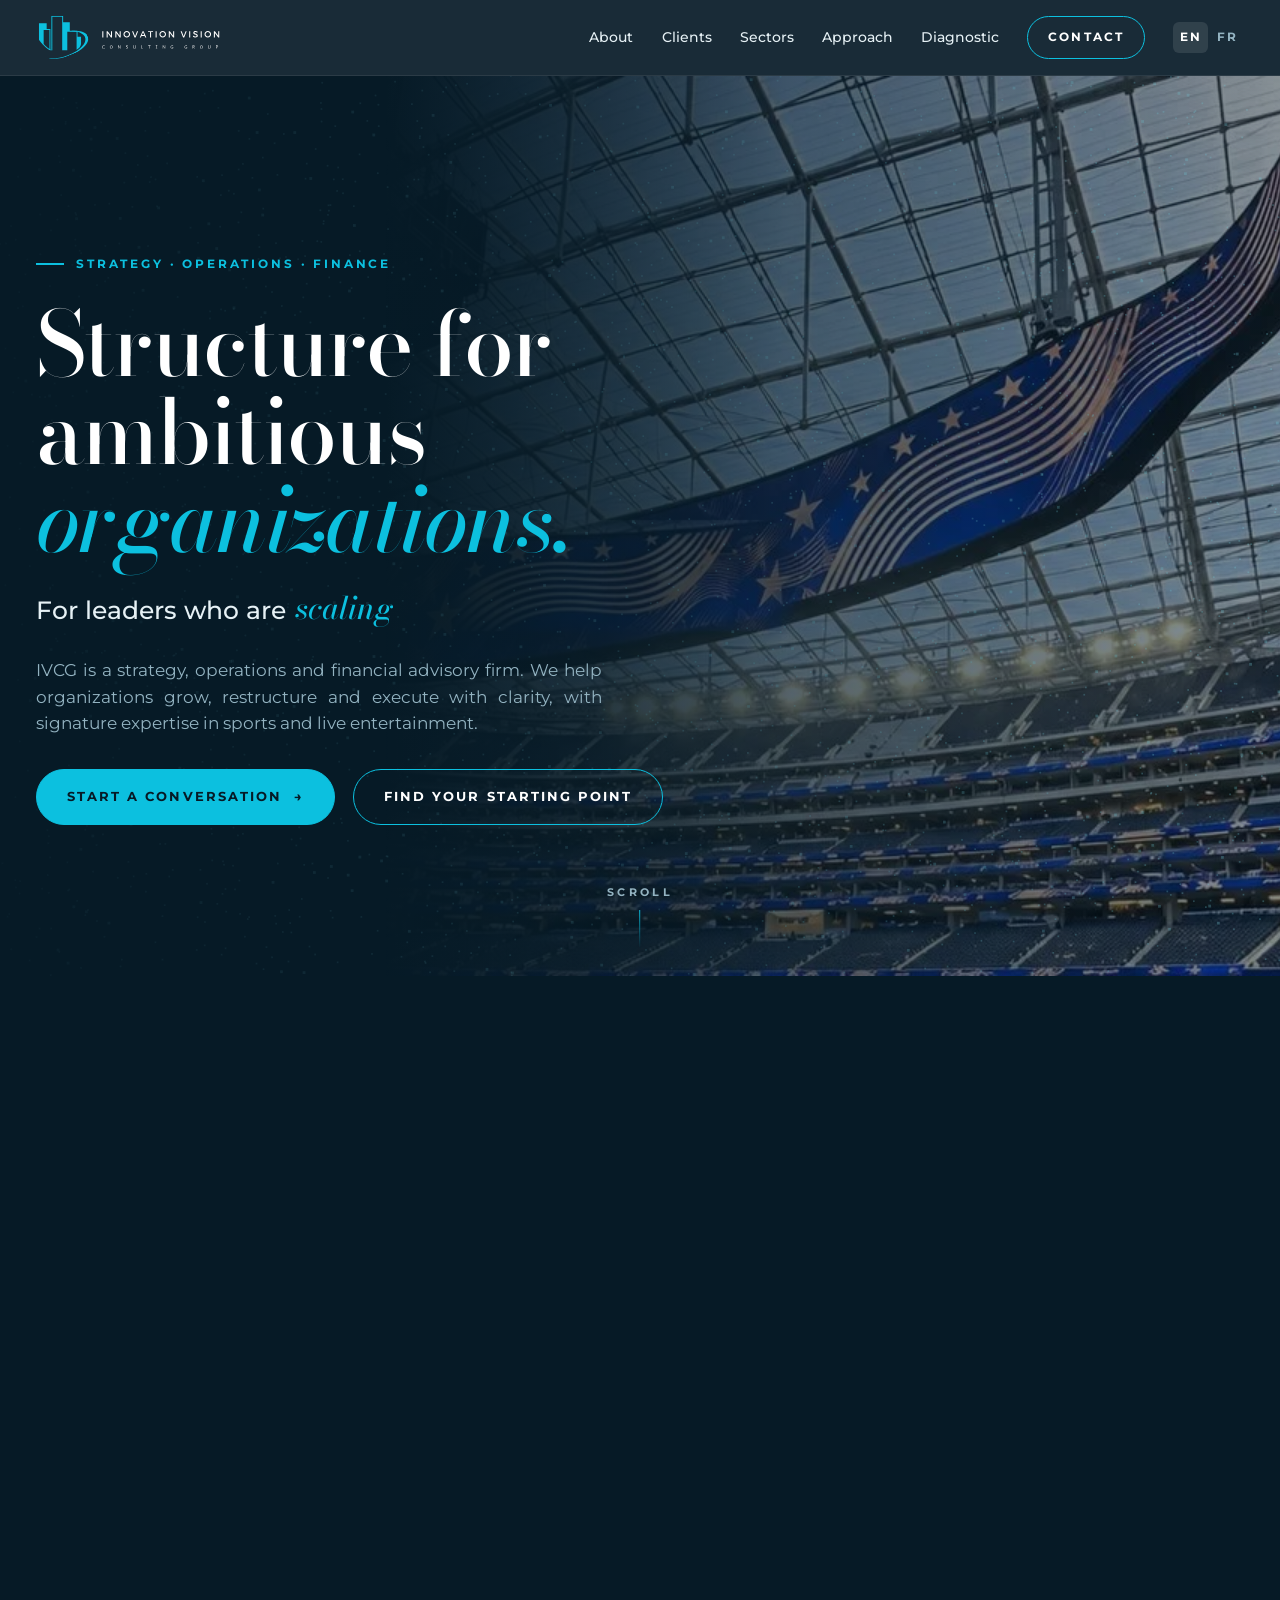
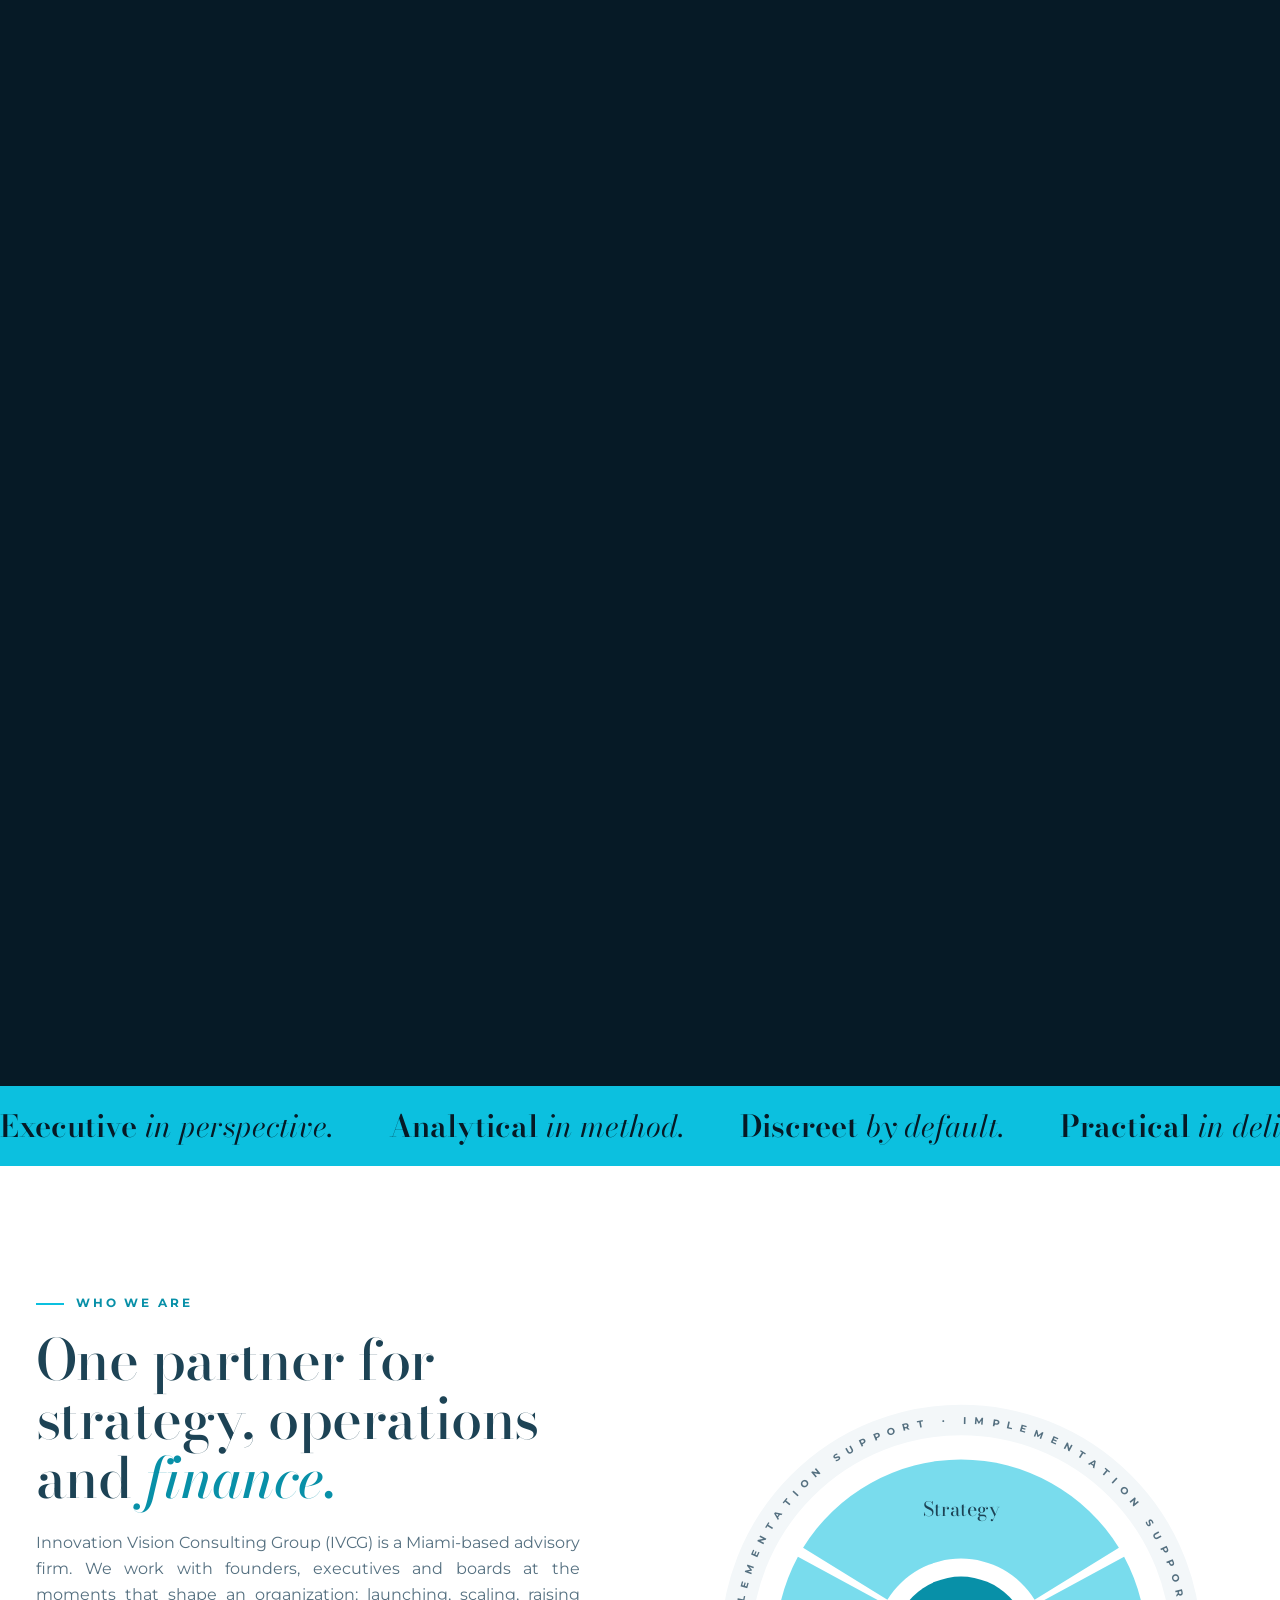
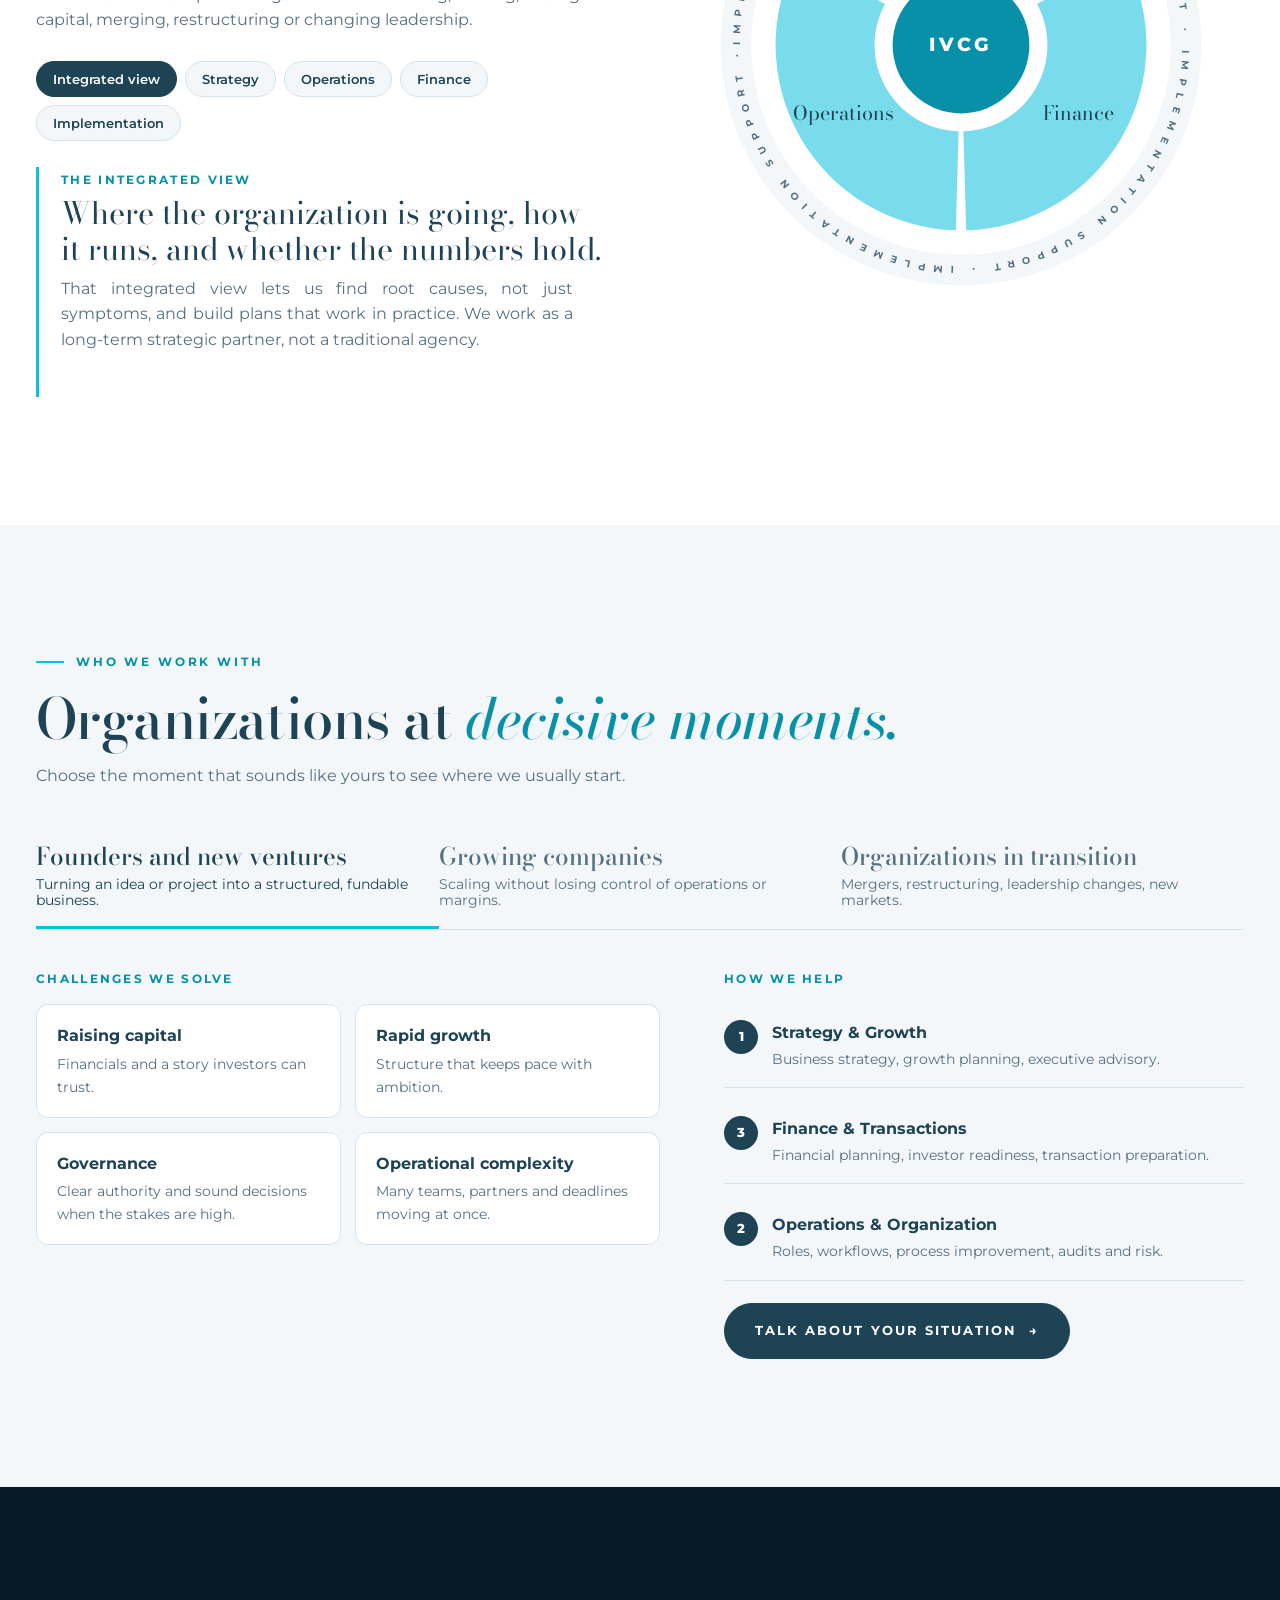
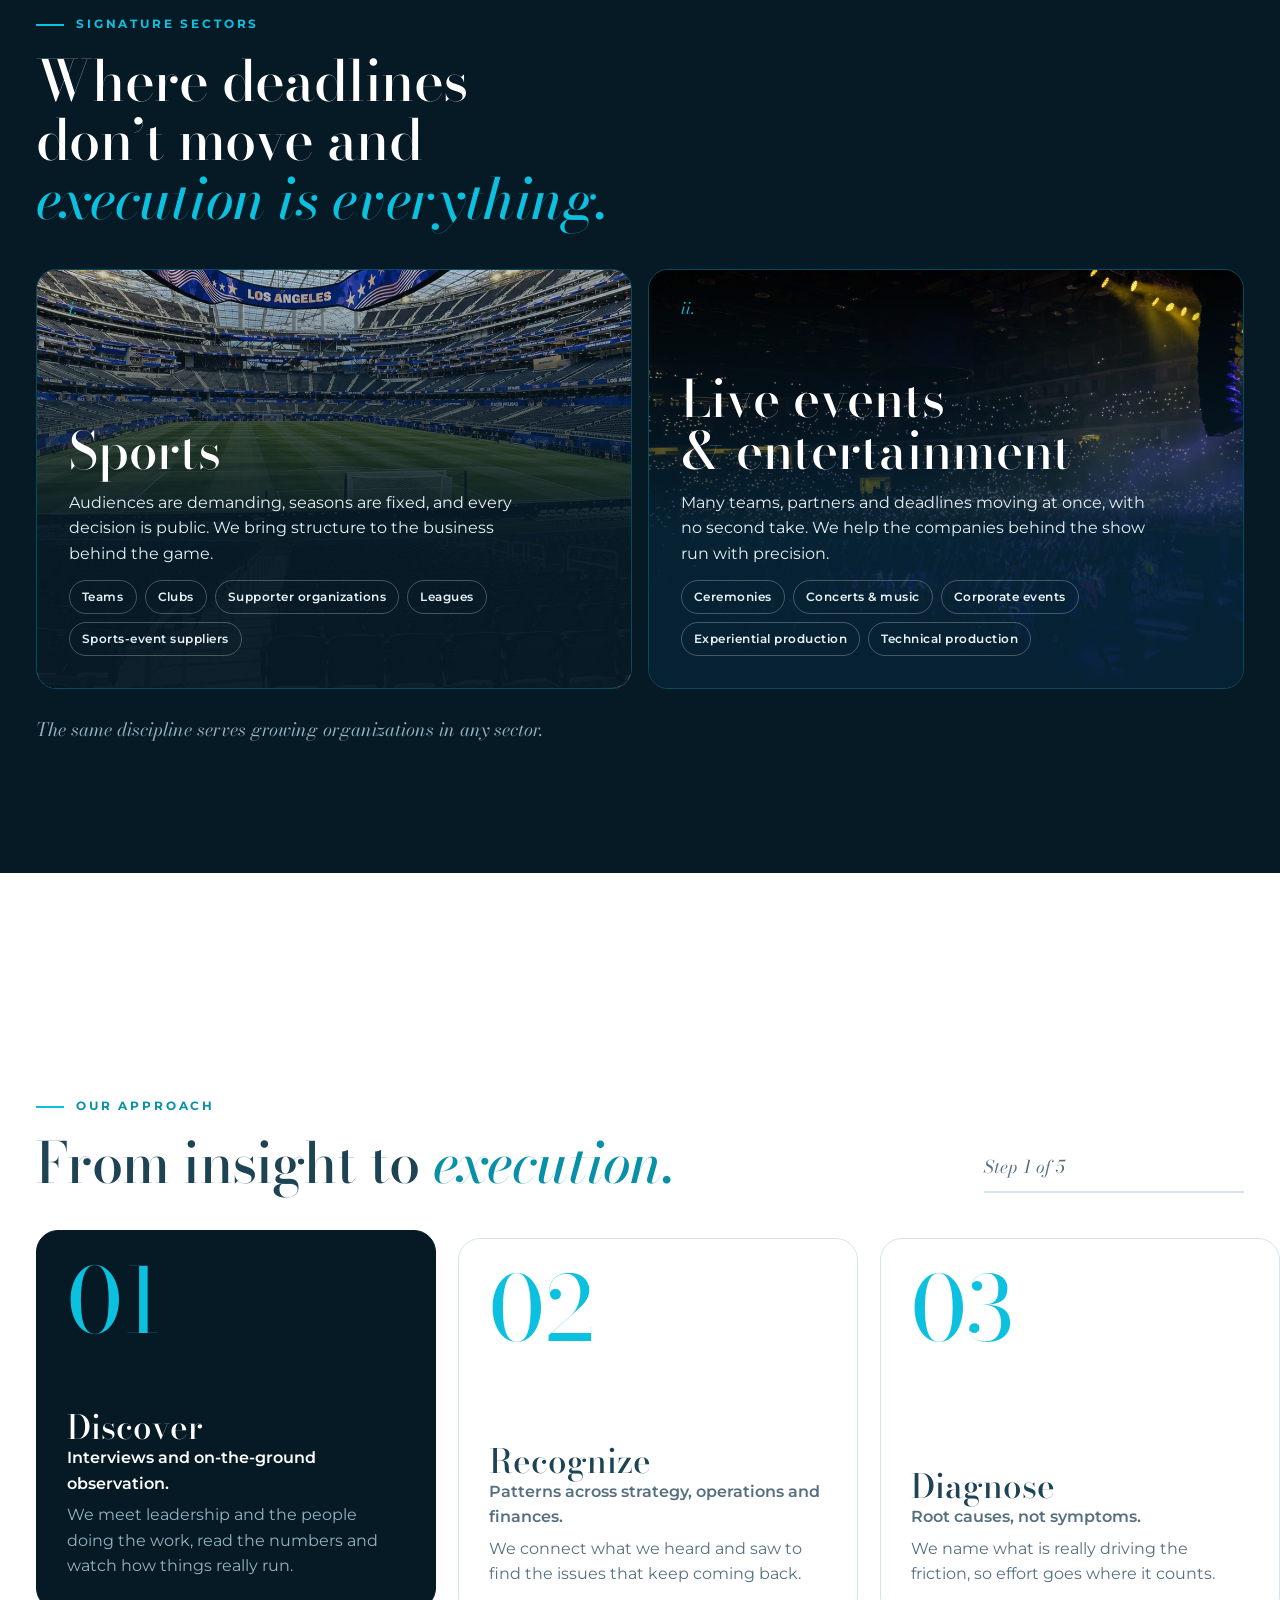
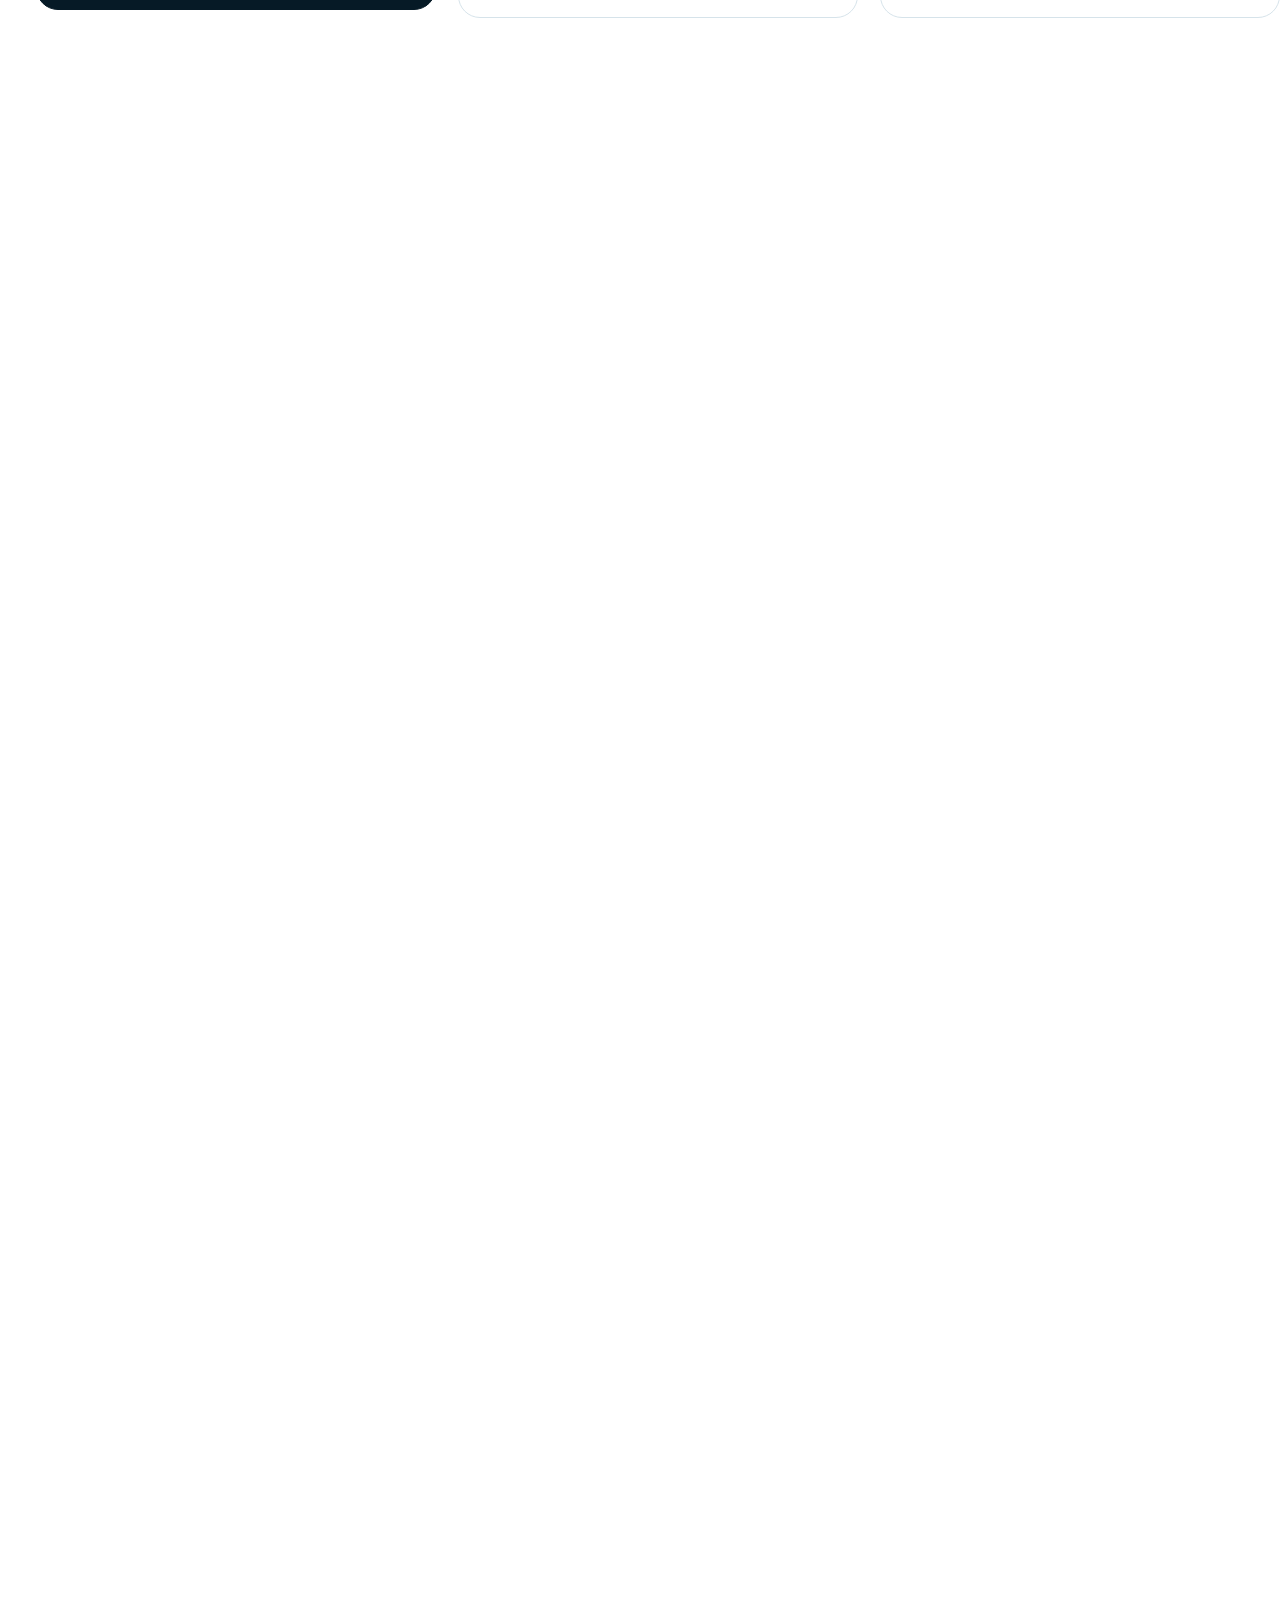
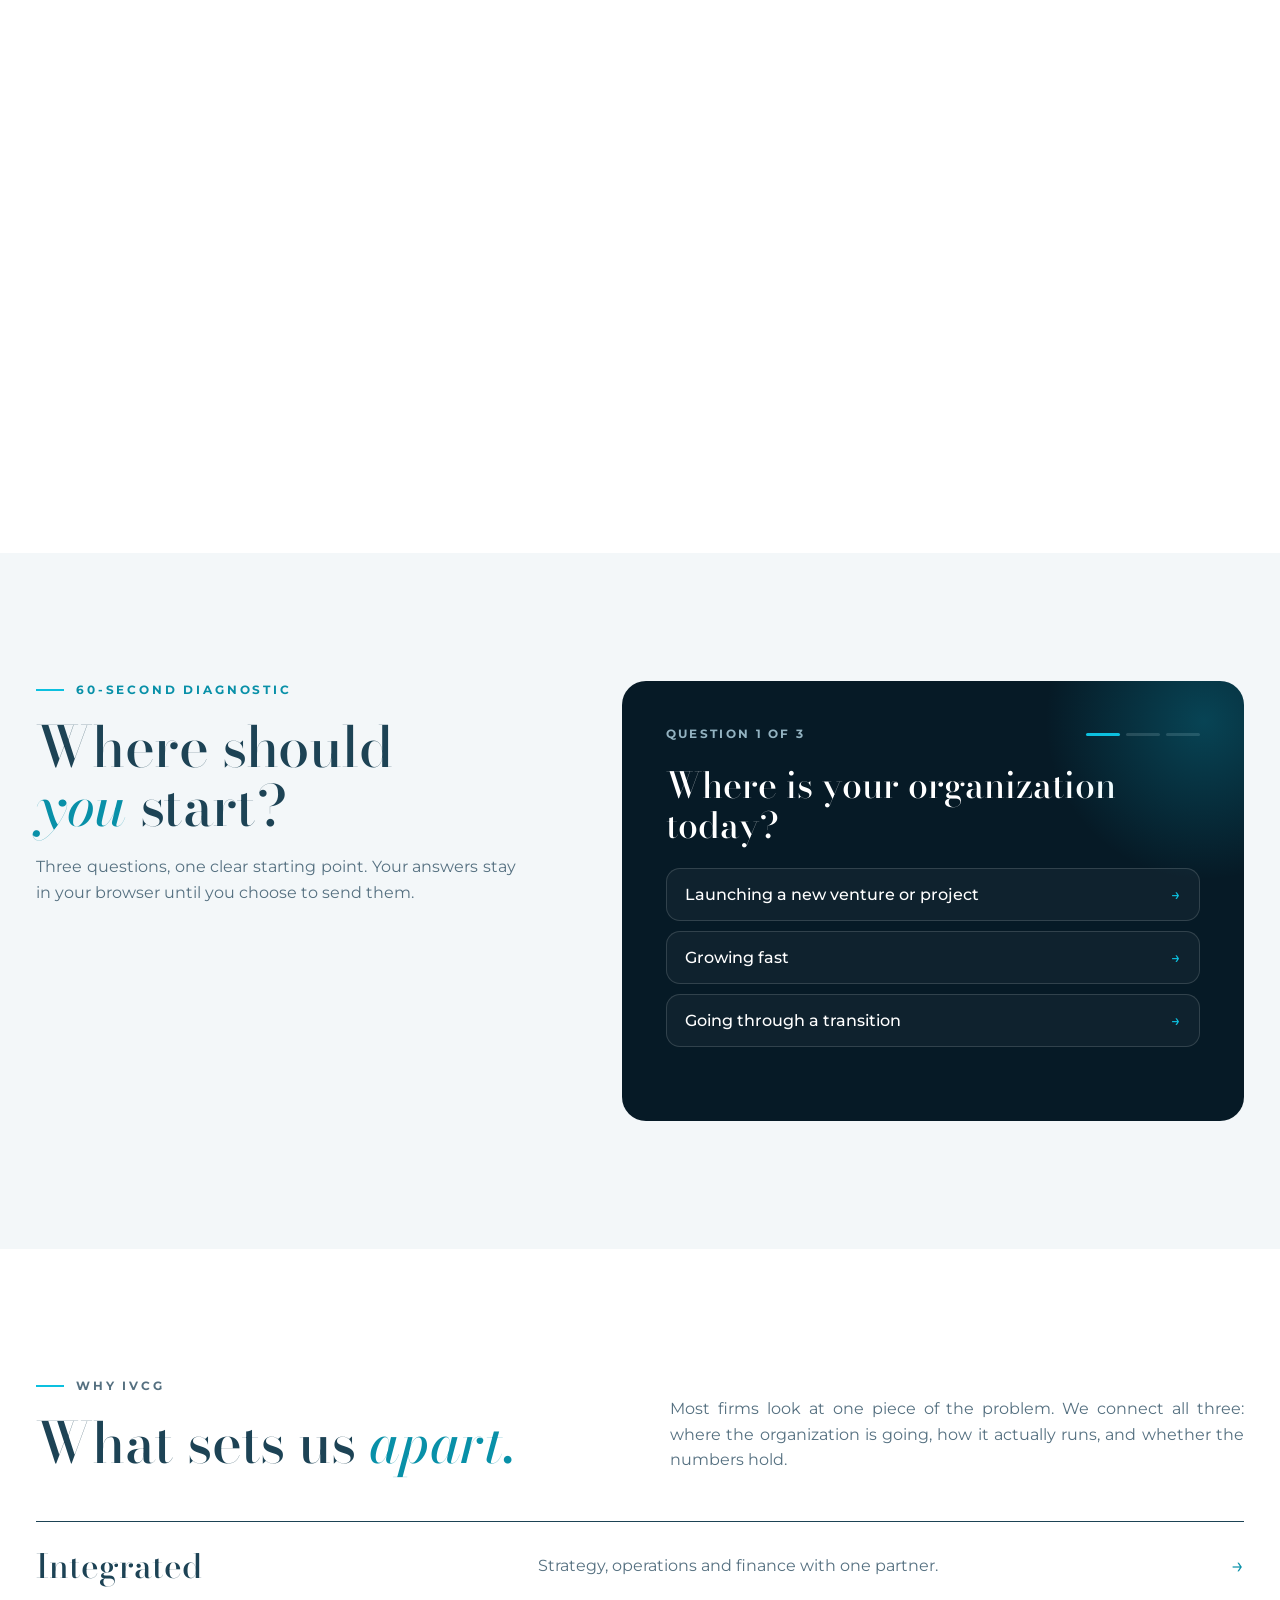
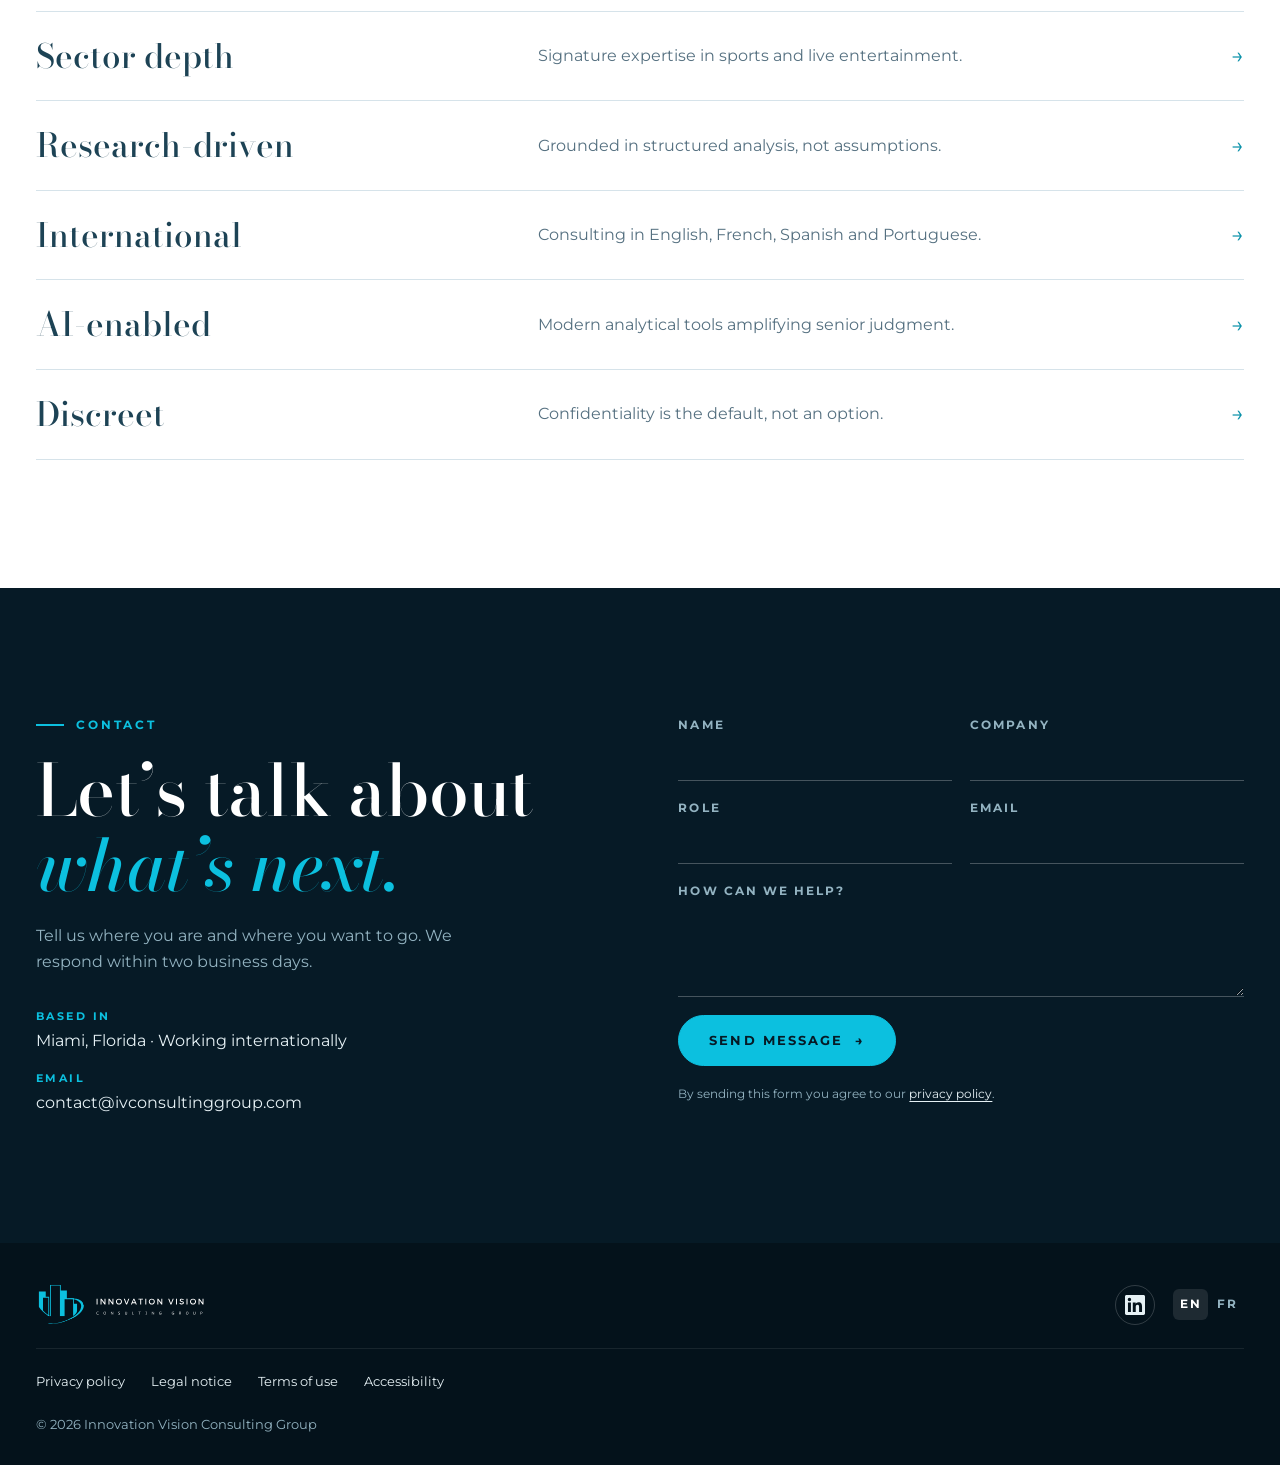
==== index.html @ 6c8be223 "Remove phone number from the site Co-Authored-By: Claude Opus 5.5 <noreply@anthropic.com> Claude-Ses" ====
<!doctype html>
<html lang="en">
<head>
  <meta charset="utf-8">
  <meta name="viewport" content="width=device-width, initial-scale=1, viewport-fit=cover">
  <title>IVCG | Strategy, Operations &amp; Financial Advisory</title>
  <meta name="description" content="Miami-based advisory firm for strategy, operations and finance, with signature expertise in sports and live entertainment.">
  <link rel="canonical" href="https://ivconsultinggroup.com/">
  <link rel="alternate" hreflang="en" href="https://ivconsultinggroup.com/">
  <link rel="alternate" hreflang="fr" href="https://ivconsultinggroup.com/fr/">
  <link rel="alternate" hreflang="x-default" href="https://ivconsultinggroup.com/">
  <meta property="og:type" content="website">
  <meta property="og:site_name" content="Innovation Vision Consulting Group">
  <meta property="og:title" content="IVCG | Strategy, Operations &amp; Financial Advisory">
  <meta property="og:description" content="Miami-based advisory firm for strategy, operations and finance, with signature expertise in sports and live entertainment.">
  <meta property="og:url" content="https://ivconsultinggroup.com/">
  <meta property="og:locale" content="en_US">
  <meta property="og:image" content="https://ivconsultinggroup.com/assets/stadium-roof.webp">
  <meta name="theme-color" content="#061a26">
  <link rel="icon" href="/assets/icon.svg?v=3" type="image/svg+xml">
  <link rel="icon" href="/assets/icon-32.png?v=3" sizes="32x32" type="image/png">
  <link rel="apple-touch-icon" href="/assets/apple-touch-icon.png?v=3">
  <!-- Cloudflare Web Analytics -->
  <script defer src="https://static.cloudflareinsights.com/beacon.min.js" data-cf-beacon='{"token": "1effc0d702124ebe9c0d54477692b5bf"}'></script>
  <!-- End Cloudflare Web Analytics -->
<link rel="preconnect" href="https://fonts.googleapis.com">
<link rel="preconnect" href="https://fonts.gstatic.com" crossorigin>
<link href="https://fonts.googleapis.com/css2?family=Bodoni+Moda:ital,opsz,wght@0,6..96,400;0,6..96,500;0,6..96,600;1,6..96,400;1,6..96,500&family=Montserrat:wght@400;500;600;700;800&display=swap" rel="stylesheet">
<style>
  /* Layout: editorial consulting page. Deep-navy stage for the hero, sectors and contact; bright paper bands between. Big high-contrast serif for statements, Montserrat for everything that informs. One accent: IVCG cyan. Single committed look, both host themes. */
  :root {
    --ink: #061a26;          /* deepest navy, the stage */
    --navy: #1d4355;         /* IVCG brand navy */
    --cyan: #0cc0df;         /* IVCG brand cyan */
    --cyan-deep: #0890a8;
    --paper: #f3f7f9;
    --white: #ffffff;
    --line: #d6e3ea;
    --muted: #557080;
    --on-ink: #e6f1f5;
    --on-ink-muted: #93b3c1;
    --serif: "Bodoni Moda", "Didot", "Bodoni 72", Georgia, serif;
    --sans: "Montserrat", "Helvetica Neue", Arial, sans-serif;
    color-scheme: light;
  }
  * { box-sizing: border-box; }
  body { margin: 0; }
  img { max-width: 100%; }
  [hidden] { display: none !important; }
  html { scroll-behavior: smooth; }
  body { background: var(--white); color: var(--navy); font-family: var(--sans); font-size: 16px; line-height: 1.6; }
  a { color: inherit; text-decoration: none; }
  button { font-family: inherit; }
  :focus-visible { outline: 3px solid var(--cyan); outline-offset: 3px; }
  h1, h2, h3 { margin: 0; text-wrap: balance; font-weight: inherit; }
  p { margin: 0; }
  ul, ol, dl { margin: 0; padding: 0; list-style: none; }
  .wrap { max-width: 1240px; margin: 0 auto; padding-left: max(16px, env(safe-area-inset-left, 0px)); padding-right: max(16px, env(safe-area-inset-right, 0px)); }
  section { scroll-margin-top: 70px; }
  .kicker { font-weight: 700; font-size: .74rem; letter-spacing: .24em; text-transform: uppercase; color: var(--cyan-deep); display: flex; align-items: center; gap: 12px; }
  .kicker::before { content: ""; width: 28px; height: 2px; background: var(--cyan); }
  .display { font-family: var(--serif); font-weight: 500; letter-spacing: -.01em; line-height: 1.05; }
  .display em { font-style: italic; color: var(--cyan-deep); }
  .just { text-align: justify; hyphens: auto; -webkit-hyphens: auto; }

  /* ---------- Header ---------- */
  body::before { content: ""; position: fixed; inset: 0 0 auto; height: env(safe-area-inset-top, 0px); z-index: 20; background: var(--ink); }
  .top { position: sticky; top: env(safe-area-inset-top, 0px); z-index: 19; background: rgba(6,26,38,.92); backdrop-filter: blur(10px); border-bottom: 1px solid rgba(255,255,255,.08); }
  .top .wrap { display: flex; align-items: center; justify-content: space-between; gap: 20px; padding-block: 14px; }
  .top .logo img { display: block; width: 186px; height: auto; }
  .top nav { display: flex; align-items: center; gap: clamp(16px, 2.2vw, 32px); color: var(--on-ink); font-size: .9rem; font-weight: 500; }
  .top nav a:not(.cta) { position: relative; padding: 4px 0; }
  .top nav a:not(.cta)::after { content: ""; position: absolute; left: 0; right: 0; bottom: -3px; height: 2px; background: var(--cyan); transform: scaleX(0); transition: transform .3s; }
  .top nav a:not(.cta):hover::after { transform: scaleX(1); }
  .top .cta { font-weight: 700; font-size: .74rem; letter-spacing: .18em; text-transform: uppercase; padding: 11px 20px; border: 1.5px solid var(--cyan); border-radius: 999px; color: var(--white); transition: background .2s; }
  .top .cta:hover { background: var(--cyan); color: var(--ink); }
  .lang { display: flex; gap: 2px; font-size: .74rem; font-weight: 700; letter-spacing: .12em; }
  .top nav .lang a { padding: 6px 7px; border-radius: 6px; color: var(--on-ink-muted); }
  .top nav .lang a::after { display: none; }
  .top nav .lang a[aria-current] { color: var(--white); background: rgba(255,255,255,.1); }
  @media (max-width: 900px) { .top nav a:not(.cta):not(.lang a) { display: none; } }

  /* ---------- Hero ---------- */
  .story { position: relative; height: 290vh; background: var(--ink); }
  .hero { position: relative; background: var(--ink); color: var(--white); overflow: hidden; }
  .pin.hero { position: sticky; top: 0; height: 100vh; height: 100svh; display: flex; align-items: center; }
  .hero-copy { position: relative; z-index: 2; width: 100%; will-change: transform, opacity; }
  .beats { position: absolute; z-index: 2; left: max(16px, calc((100vw - 1240px) / 2 + 16px)); top: 50%; width: min(600px, 46vw); height: 0; }
  .beat { position: absolute; left: 0; right: 0; top: 0; transform: translateY(calc(-50% + 30px)); opacity: 0; transition: opacity .7s, transform .9s cubic-bezier(.2,.8,.2,1); font-family: var(--serif); font-weight: 500; font-size: clamp(2.2rem, 4.6vw, 4.4rem); line-height: 1.04; letter-spacing: -.01em; color: var(--white); pointer-events: none; }
  .beat.on { opacity: 1; transform: translateY(-50%); }
  .beat em { font-style: italic; color: var(--cyan); }
  .beat span { display: block; font-family: var(--sans); font-size: clamp(1rem, 1.4vw, 1.15rem); color: var(--on-ink-muted); margin-top: 22px; letter-spacing: 0; }
  .cue { position: absolute; z-index: 2; left: 50%; bottom: 28px; translate: -50% 0; display: grid; justify-items: center; gap: 8px; font-size: .68rem; font-weight: 700; letter-spacing: .3em; text-transform: uppercase; color: var(--on-ink-muted); transition: opacity .4s; }
  .cue i { width: 1px; height: 38px; background: linear-gradient(var(--cyan), transparent); animation: cue 1.8s ease-in-out infinite; transform-origin: top; }
  @keyframes cue { 0% { transform: scaleY(0); } 50% { transform: scaleY(1); } 100% { transform: scaleY(1); opacity: 0; } }
  @media (max-width: 760px) {
    .story { height: 240vh; }
    .beats { width: calc(100% - 32px); top: 68%; }
    .beat { font-size: clamp(1.9rem, 8vw, 2.6rem); }
  }
  .hero canvas { position: absolute; inset: 0; width: 100%; height: 100%; }
  .hero-photo {
    position: absolute; top: 0; right: 0; bottom: 0; width: 70%;
    background: url("/assets/stadium-roof.webp") 55% 20% / cover no-repeat; opacity: .55;
    -webkit-mask-image: linear-gradient(to right, transparent, #000 45%); mask-image: linear-gradient(to right, transparent, #000 45%);
    animation: drift 30s ease-in-out infinite alternate;
  }
  @keyframes drift { from { transform: scale(1.04) translateX(0); } to { transform: scale(1.1) translateX(-2%); } }
  @media (max-width: 760px) { .hero-photo { width: 100%; opacity: .35; } }
  .hero::after { content: ""; position: absolute; inset: 0; background: linear-gradient(90deg, rgba(6,26,38,.92) 0%, rgba(6,26,38,.55) 48%, rgba(6,26,38,.05) 100%); pointer-events: none; }
  .hero .wrap { position: relative; z-index: 2; padding-block: 70px 40px; display: grid; gap: 26px; }
  .hero .kicker { color: var(--cyan); }
  .hero h1 { font-family: var(--serif); font-weight: 500; font-size: clamp(2.6rem, min(7vw, 10vh), 6.4rem); line-height: .98; letter-spacing: -.02em; max-width: 11ch; }
  .hero h1 em { font-style: italic; color: var(--cyan); }
  .rotator { font-size: clamp(1.15rem, 2vw, 1.55rem); font-weight: 500; color: var(--on-ink); display: flex; flex-wrap: wrap; gap: .35em; align-items: baseline; }
  .rotator .slot { display: inline-grid; overflow: hidden; height: 1.5em; vertical-align: bottom; }
  .rotator .word { font-family: var(--serif); font-style: italic; font-size: 1.25em; line-height: 1.2; color: var(--cyan); display: inline-block; transition: transform .55s cubic-bezier(.2,.8,.2,1), opacity .55s; }
  .rotator .word.out { transform: translateY(-100%); opacity: 0; }
  .rotator .word.in { transform: translateY(100%); opacity: 0; }
  .hero .lede { max-width: 34em; color: var(--on-ink-muted); font-size: clamp(1rem, 1.3vw, 1.12rem); }
  .hero .actions { display: flex; flex-wrap: wrap; gap: 14px 18px; padding-top: 6px; }
  .btn { display: inline-flex; align-items: center; justify-content: center; gap: 12px; font-weight: 700; font-size: .8rem; letter-spacing: .16em; text-transform: uppercase; padding: 17px 30px; border-radius: 999px; border: 1.5px solid var(--cyan); cursor: pointer; transition: background .2s, color .2s, transform .2s; }
  .btn:hover { transform: translateY(-2px); }
  .btn.solid { background: var(--cyan); color: var(--ink); }
  .btn.solid:hover { background: var(--white); border-color: var(--white); }
  .btn.ghost { color: var(--white); background: transparent; }
  .btn.ghost:hover { background: rgba(12,192,223,.15); }
  .hero .disciplines { display: flex; flex-wrap: wrap; gap: 8px 28px; padding-top: clamp(28px, 5vw, 56px); border-top: 1px solid rgba(255,255,255,.12); margin-top: clamp(12px, 3vw, 28px); }
  .hero .disciplines span { font-family: var(--serif); font-size: clamp(1.4rem, 2.6vw, 2.2rem); color: var(--on-ink); }
  .hero .disciplines span:not(:last-child)::after { content: "·"; color: var(--cyan); margin-left: 28px; }
  @media (max-width: 600px) { .btn { width: 100%; } .hero .disciplines span:not(:last-child)::after { margin-left: 18px; } .hero .disciplines { gap: 8px 18px; } }

  /* ---------- Marquee ---------- */
  .marquee { background: var(--cyan); color: var(--ink); overflow: hidden; padding-block: 16px; }
  .marquee .track { display: flex; gap: 56px; width: max-content; animation: slide 38s linear infinite; }
  .marquee span { font-family: var(--serif); font-size: clamp(1.3rem, 2.4vw, 1.9rem); white-space: nowrap; }
  .marquee span b { font-weight: 600; }
  .marquee span i { font-style: italic; }
  @keyframes slide { to { transform: translateX(-50%); } }
  .marquee:hover .track { animation-play-state: paused; }

  /* ---------- One view (interactive diagram) ---------- */
  .oneview { background: var(--white); padding-block: clamp(72px, 10vw, 130px); }
  .oneview .grid { display: grid; grid-template-columns: 1fr 1fr; gap: clamp(36px, 6vw, 90px); align-items: center; }
  .oneview h2 { font-size: clamp(2.2rem, 4.4vw, 3.8rem); margin: 18px 0 22px; }
  .oneview .intro { color: var(--muted); max-width: 34em; }
  .venn-wrap { position: relative; min-width: 0; }
  .venn { width: 100%; max-width: 540px; height: auto; display: block; margin: 0 auto; overflow: visible; }
  .venn .ring { fill: none; stroke: var(--paper); stroke-width: 34; cursor: pointer; pointer-events: stroke; transition: stroke .35s; }
  .venn .ring:hover { stroke: #e3eff4; }
  .venn .ring.on { stroke: var(--cyan); }
  .venn .ring.on + .ring-t { fill: var(--ink); }
  .venn .c { fill: var(--cyan); fill-opacity: .1; stroke: none; cursor: pointer; transition: fill-opacity .35s, stroke .35s; }
  .venn .c:hover { fill-opacity: .16; }
  .venn .c.on { fill-opacity: .55; }
  .venn .lbl { font-family: var(--serif); font-size: 22px; fill: var(--navy); text-anchor: middle; pointer-events: none; }
  .venn .core { fill: var(--navy); cursor: pointer; transition: fill .3s; }
  .venn .core.on { fill: var(--cyan-deep); }
  .venn .core-t { font-family: var(--sans); font-weight: 800; font-size: 21px; letter-spacing: 4px; fill: var(--white); text-anchor: middle; pointer-events: none; }
  .venn .ring-t { font-family: var(--sans); font-weight: 700; font-size: 11px; fill: var(--muted); pointer-events: none; transition: fill .35s; }
  .switch { display: flex; flex-wrap: wrap; gap: 8px; margin-top: 28px; }
  .switch button { font-weight: 600; font-size: .82rem; color: var(--navy); background: var(--paper); border: 1px solid var(--line); border-radius: 999px; padding: 9px 16px; cursor: pointer; transition: background .2s, color .2s, border-color .2s; }
  .switch button[aria-pressed="true"] { background: var(--navy); color: var(--white); border-color: var(--navy); }
  .panel { margin-top: 26px; border-left: 3px solid var(--cyan); padding: 4px 0 4px 22px; min-height: 230px; }
  .panel .tag { font-weight: 700; font-size: .72rem; letter-spacing: .2em; text-transform: uppercase; color: var(--cyan-deep); }
  .panel h3 { font-family: var(--serif); font-size: clamp(1.6rem, 2.4vw, 2.1rem); line-height: 1.15; margin: 6px 0 10px; }
  .panel p { color: var(--muted); max-width: 32em; }
  .panel ul { display: flex; flex-wrap: wrap; gap: 8px; margin-top: 16px; }
  .panel li { font-size: .82rem; font-weight: 600; padding: 6px 12px; border-radius: 6px; background: var(--paper); color: var(--navy); }
  .panel.swap { animation: swap .45s ease; }
  @keyframes swap { from { transform: translateY(8px); } to { transform: none; } }
  @media (max-width: 900px) { .oneview .grid { grid-template-columns: 1fr; } }

  /* ---------- Moment selector ---------- */
  .moment { background: var(--paper); padding-block: clamp(72px, 10vw, 130px); }
  .moment h2 { font-size: clamp(2.2rem, 4.4vw, 3.8rem); margin: 18px 0 14px; }
  .moment .sub { color: var(--muted); max-width: 40em; margin-bottom: 36px; }
  .tabs { display: grid; grid-template-columns: repeat(3, 1fr); border-bottom: 1px solid var(--line); }
  .tabs button { text-align: left; background: none; border: 0; border-bottom: 3px solid transparent; padding: 18px 20px 18px 0; cursor: pointer; display: grid; gap: 4px; color: var(--muted); transition: color .2s, border-color .3s; min-width: 0; }
  .tabs button b { font-family: var(--serif); font-weight: 500; font-size: clamp(1.15rem, 1.9vw, 1.6rem); line-height: 1.2; }
  .tabs button span { font-size: .85rem; }
  .tabs button[aria-selected="true"] { color: var(--navy); border-bottom-color: var(--cyan); }
  .tabs button:hover { color: var(--navy); }
  .stage { display: grid; grid-template-columns: 1.2fr 1fr; gap: clamp(28px, 5vw, 64px); padding-top: 40px; }
  .stage h4 { font-weight: 700; font-size: .72rem; letter-spacing: .2em; text-transform: uppercase; color: var(--cyan-deep); margin: 0 0 16px; }
  .chal-list { display: grid; grid-template-columns: 1fr 1fr; gap: 14px; }
  .chal { background: var(--white); border: 1px solid var(--line); border-radius: 12px; padding: 18px 20px; display: grid; gap: 4px; align-content: start; min-width: 0; animation: rise .5s both; }
  .chal b { font-size: 1rem; }
  .chal span { font-size: .9rem; color: var(--muted); }
  .help { display: grid; gap: 12px; }
  .help li { display: grid; grid-template-columns: 34px 1fr; gap: 14px; align-items: start; padding: 16px 0; border-bottom: 1px solid var(--line); animation: rise .5s both; }
  .help li i { width: 34px; height: 34px; border-radius: 50%; background: var(--navy); color: var(--white); display: grid; place-items: center; font-style: normal; font-weight: 800; font-size: .8rem; }
  .help li b { display: block; }
  .help li span { font-size: .9rem; color: var(--muted); }
  .stage .btn { margin-top: 22px; background: var(--navy); border-color: var(--navy); color: var(--white); }
  .stage .btn:hover { background: var(--cyan); border-color: var(--cyan); color: var(--ink); }
  @keyframes rise { from { transform: translateY(10px); } to { transform: none; } }
  @media (max-width: 900px) { .stage { grid-template-columns: 1fr; } }
  @media (max-width: 640px) { .tabs { grid-template-columns: 1fr; } .tabs button { padding-right: 0; } .chal-list { grid-template-columns: 1fr; } }

  /* ---------- Cinematic band ---------- */
  .band { position: relative; height: clamp(240px, 40vw, 520px); overflow: hidden; background: var(--ink); }
  .band-img { position: absolute; inset: -18% 0; background: url("/assets/stands.webp") center / cover no-repeat; will-change: transform; }
  .band::after { content: ""; position: absolute; inset: 0; background: linear-gradient(to bottom, var(--paper) 0%, rgba(6,26,38,.35) 22%, rgba(6,26,38,.35) 70%, var(--ink) 100%); }
  .band-t { position: absolute; z-index: 1; left: 50%; top: 50%; translate: -50% -50%; width: max-content; max-width: calc(100% - 32px); text-align: center; font-family: var(--serif); font-style: italic; font-size: clamp(1.8rem, 5vw, 4.4rem); color: var(--white); text-shadow: 0 4px 30px rgba(6,26,38,.6); }

  /* ---------- Signature sectors ---------- */
  .sectors { background: var(--ink); color: var(--white); padding-block: clamp(72px, 10vw, 130px); }
  .sectors .kicker { color: var(--cyan); }
  .sectors h2 { font-size: clamp(2.2rem, 4.4vw, 3.8rem); margin: 18px 0 40px; max-width: 16ch; }
  .sectors h2 em { color: var(--cyan); }
  .split { display: flex; gap: 16px; min-height: 420px; }
  .sector { position: relative; flex: 1; border-radius: 20px; overflow: hidden; padding: 32px; display: flex; flex-direction: column; justify-content: flex-end; gap: 14px; transition: flex .6s cubic-bezier(.2,.8,.2,1); border: 1px solid rgba(12,192,223,.3); min-width: 0; isolation: isolate; }
  .sector:hover, .sector:focus-within { flex: 1.6; }
  .sector canvas { position: absolute; inset: 0; width: 100%; height: 100%; z-index: -1; }
  .sector .ph { position: absolute; inset: 0; z-index: -2; background-position: center 40%; background-size: cover; transform: scale(1.02); transition: transform 1.2s cubic-bezier(.2,.8,.2,1); }
  .sector .ph::after { content: ""; position: absolute; inset: 0; background: linear-gradient(to bottom, rgba(6,26,38,.2) 0%, rgba(6,26,38,.72) 38%, rgba(6,26,38,.97) 62%); }
  .sector:hover .ph, .sector:focus-within .ph { transform: scale(1.08); }
  .sector .ph-bright { filter: brightness(1.35) saturate(1.1); }
  .sector .ph-bright::after { background: linear-gradient(to bottom, rgba(6,26,38,0) 0%, rgba(6,26,38,.55) 38%, rgba(6,26,38,.94) 62%); }
  .sector .ph-top { inset: 0 0 30% 0; background-size: cover; background-position: center 40%; background-repeat: no-repeat; -webkit-mask-image: linear-gradient(#000 45%, transparent); mask-image: linear-gradient(#000 45%, transparent); }
  .sector .ph-top::after { background: linear-gradient(to bottom, rgba(6,26,38,.1), rgba(6,26,38,.55)); }
  .sector .num { position: absolute; top: 26px; left: 32px; font-family: var(--serif); font-style: italic; font-size: 1rem; color: var(--cyan); }
  .sector h3 { font-family: var(--serif); font-weight: 500; font-size: clamp(2rem, 4vw, 3.4rem); line-height: 1; }
  .sector p { color: var(--on-ink); max-width: 30em; }
  .sector ul { display: flex; flex-wrap: wrap; gap: 8px; }
  .sector li { font-size: .78rem; font-weight: 600; letter-spacing: .04em; padding: 6px 12px; border: 1px solid rgba(255,255,255,.25); border-radius: 999px; color: var(--on-ink); }
  .also { margin-top: 26px; color: var(--on-ink-muted); font-family: var(--serif); font-style: italic; font-size: 1.15rem; }
  @media (max-width: 760px) { .split { flex-direction: column; min-height: 0; } .sector { min-height: 320px; } .sector:hover, .sector:focus-within { flex: 1; } }

  /* ---------- Approach: vertical scroll drives a horizontal track ---------- */
  .approach { background: var(--white); }
  .h-story { position: relative; height: 320vh; }
  .h-pin { position: sticky; top: 0; height: 100vh; height: 100svh; overflow: hidden; display: flex; flex-direction: column; justify-content: center; gap: clamp(28px, 5vh, 52px); padding-top: 70px; }
  .h-head { display: grid; grid-template-columns: 1fr auto; align-items: end; gap: 20px 40px; width: 100%; }
  .approach h2 { font-size: clamp(2.2rem, 4.4vw, 3.8rem); margin-top: 18px; }
  .h-progress { width: min(260px, 30vw); height: 2px; background: var(--line); position: relative; }
  .h-progress span { position: absolute; inset: 0 auto 0 0; width: 0; background: var(--cyan); }
  .h-count { font-family: var(--serif); font-style: italic; color: var(--muted); font-size: 1.1rem; margin-bottom: 10px; font-variant-numeric: tabular-nums; }
  .h-track { display: flex; gap: 22px; padding-left: max(16px, calc((100vw - 1240px) / 2 + 16px)); padding-right: 40vw; will-change: transform; }
  .h-card { flex: 0 0 min(400px, 32vw); min-height: min(380px, 46vh); border: 1px solid var(--line); border-radius: 22px; padding: 30px; display: flex; flex-direction: column; justify-content: space-between; gap: 22px; background: var(--white); transition: background .5s, color .5s, border-color .5s, transform .5s; }
  .h-card .h-num { font-family: var(--serif); font-size: clamp(3.6rem, 7vw, 6rem); line-height: .9; color: var(--cyan); }
  .h-card h3 { font-family: var(--serif); font-weight: 500; font-size: clamp(1.8rem, 2.6vw, 2.4rem); line-height: 1.05; }
  .h-card p { color: var(--muted); }
  .h-card p b { display: block; color: inherit; font-weight: 600; margin-bottom: 6px; }
  .h-card.on { background: var(--ink); color: var(--white); border-color: var(--ink); transform: translateY(-8px); }
  .h-card.on p { color: var(--on-ink-muted); }
  .h-card.on p b { color: var(--white); }
  @media (max-width: 900px) {
    .h-story { height: auto; }
    .h-pin { position: static; height: auto; overflow: visible; padding-block: 72px; }
    .h-head { grid-template-columns: 1fr; }
    .h-progress, .h-count { display: none; }
    .h-track { flex-direction: column; padding-right: max(16px, env(safe-area-inset-right, 0px)); transform: none !important; }
    .h-card { flex: none; min-height: 0; }
  }

  /* ---------- Diagnostic ---------- */
  .diag { background: var(--paper); padding-block: clamp(72px, 10vw, 130px); }
  .diag-grid { display: grid; grid-template-columns: .9fr 1.1fr; gap: clamp(32px, 6vw, 90px); align-items: start; }
  .diag h2 { font-size: clamp(2.2rem, 4.4vw, 3.8rem); margin: 18px 0 18px; }
  .diag .intro { color: var(--muted); max-width: 30em; }
  .diag-card { background: var(--ink); color: var(--white); border-radius: 24px; padding: clamp(24px, 4vw, 44px); min-height: 440px; display: flex; flex-direction: column; gap: 22px; position: relative; overflow: hidden; min-width: 0; }
  .diag-card::before { content: ""; position: absolute; right: -120px; top: -120px; width: 320px; height: 320px; border-radius: 50%; background: radial-gradient(circle, rgba(12,192,223,.25), transparent 70%); pointer-events: none; }
  .d-top { display: flex; justify-content: space-between; align-items: center; gap: 12px; font-size: .72rem; font-weight: 700; letter-spacing: .2em; text-transform: uppercase; color: var(--on-ink-muted); }
  .d-bar { display: flex; gap: 6px; }
  .d-bar i { width: 34px; height: 3px; border-radius: 2px; background: rgba(255,255,255,.15); }
  .d-bar i.done { background: var(--cyan); }
  .d-q { font-family: var(--serif); font-weight: 500; font-size: clamp(1.6rem, 2.8vw, 2.4rem); line-height: 1.12; }
  .d-opts { display: grid; gap: 10px; }
  .d-opts button { text-align: left; font: 500 1rem var(--sans); color: var(--white); background: rgba(255,255,255,.04); border: 1px solid rgba(255,255,255,.14); border-radius: 14px; padding: 16px 18px; cursor: pointer; display: flex; justify-content: space-between; align-items: center; gap: 14px; transition: background .2s, border-color .2s, transform .2s; }
  .d-opts button::after { content: "→"; color: var(--cyan); transition: transform .2s; }
  .d-opts button:hover { background: rgba(12,192,223,.12); border-color: var(--cyan); }
  .d-opts button:hover::after { transform: translateX(4px); }
  .d-back { align-self: flex-start; background: none; border: 0; color: var(--on-ink-muted); font: 600 .82rem var(--sans); cursor: pointer; padding: 0; margin-top: auto; }
  .d-back:hover { color: var(--white); }
  .d-res-tag { font-size: .72rem; font-weight: 700; letter-spacing: .2em; text-transform: uppercase; color: var(--cyan); }
  .d-res h3 { font-family: var(--serif); font-weight: 500; font-size: clamp(2rem, 3.4vw, 2.9rem); line-height: 1.05; margin: 8px 0 12px; }
  .d-res > p { color: var(--on-ink); }
  .d-plan { display: grid; gap: 0; margin-top: 18px; border-top: 1px solid rgba(255,255,255,.12); }
  .d-plan li { display: grid; grid-template-columns: 7.5rem 1fr; gap: 14px; padding: 13px 0; border-bottom: 1px solid rgba(255,255,255,.12); font-size: .93rem; }
  .d-plan li b { color: var(--cyan); font-weight: 600; font-variant-numeric: tabular-nums; }
  .d-plan li span { color: var(--on-ink); }
  .d-actions { display: flex; flex-wrap: wrap; gap: 12px; margin-top: 22px; }
  .d-note { font-size: .78rem; color: var(--on-ink-muted); margin-top: 10px; }
  .d-anim { animation: dIn .5s cubic-bezier(.2,.8,.2,1); }
  @keyframes dIn { from { transform: translateX(18px); } to { transform: none; } }
  @media (max-width: 900px) { .diag-grid { grid-template-columns: 1fr; } }
  @media (max-width: 480px) { .d-plan li { grid-template-columns: 1fr; gap: 2px; } }

  /* ---------- Cursor (mouse only) ---------- */
  .cursor { position: fixed; left: 0; top: 0; width: 34px; height: 34px; margin: -17px 0 0 -17px; border: 1.5px solid var(--cyan); border-radius: 50%; pointer-events: none; z-index: 60; opacity: 0; transition: width .25s, height .25s, margin .25s, background .25s, opacity .3s; mix-blend-mode: difference; }
  .cursor.show { opacity: 1; }
  .cursor.big { width: 72px; height: 72px; margin: -36px 0 0 -36px; background: rgba(12,192,223,.25); }

  /* ---------- Why IVCG ---------- */
  .why { background: var(--white); padding-block: clamp(72px, 10vw, 130px); }
  .why .head { display: grid; grid-template-columns: 1fr 1fr; gap: 24px 60px; align-items: end; margin-bottom: 48px; }
  .why h2 { font-size: clamp(2.2rem, 4.4vw, 3.8rem); margin-top: 18px; }
  .why .head p { color: var(--muted); }
  .why-list { border-top: 1px solid var(--navy); }
  .why-row { display: grid; grid-template-columns: 1fr 1.4fr auto; gap: 24px; align-items: center; padding: 26px 0; border-bottom: 1px solid var(--line); transition: padding .3s, background .3s; }
  .why-row b { font-family: var(--serif); font-weight: 500; font-size: clamp(1.5rem, 2.6vw, 2.2rem); line-height: 1.1; transition: color .3s, transform .3s; }
  .why-row span { color: var(--muted); }
  .why-row i { font-style: normal; color: var(--cyan-deep); font-size: 1.4rem; transition: transform .3s; }
  .why-row:hover b { color: var(--cyan-deep); transform: translateX(8px); }
  .why-row:hover i { transform: rotate(-45deg); }
  @media (max-width: 760px) { .why .head { grid-template-columns: 1fr; } .why-row { grid-template-columns: 1fr; gap: 6px; } .why-row i { display: none; } }

  /* ---------- Contact ---------- */
  .contact { background: var(--ink); color: var(--white); padding-block: clamp(72px, 10vw, 130px); position: relative; overflow: hidden; }
  .contact .grid { display: grid; grid-template-columns: 1fr 1fr; gap: clamp(36px, 6vw, 90px); align-items: start; }
  .contact .kicker { color: var(--cyan); }
  .contact h2 { font-size: clamp(2.6rem, 5.6vw, 4.8rem); margin: 18px 0 20px; }
  .contact h2 em { color: var(--cyan); }
  .contact .lede { color: var(--on-ink-muted); max-width: 30em; }
  .details { display: grid; gap: 16px; margin-top: 34px; }
  .details dt { font-weight: 700; font-size: .7rem; letter-spacing: .22em; text-transform: uppercase; color: var(--cyan); }
  .details dd { margin: 2px 0 0; color: var(--on-ink); user-select: all; overflow-wrap: anywhere; }
  form { display: grid; gap: 18px; min-width: 0; }
  .two { display: grid; grid-template-columns: 1fr 1fr; gap: 18px; }
  label { display: grid; gap: 6px; font-size: .72rem; font-weight: 700; letter-spacing: .18em; text-transform: uppercase; color: var(--on-ink-muted); min-width: 0; }
  input, textarea { font: 400 1.05rem var(--sans); color: var(--white); background: transparent; border: 0; border-bottom: 1px solid rgba(255,255,255,.25); padding: 10px 0; width: 100%; border-radius: 0; transition: border-color .2s; }
  input:focus, textarea:focus { outline: none; border-bottom-color: var(--cyan); }
  textarea { min-height: 90px; resize: vertical; }
  form .btn { justify-self: start; }
  .sent { color: var(--cyan); font-weight: 600; }
  .sent.err { color: #ffb4a8; }
  .hp { position: absolute; left: -9999px; width: 1px; height: 1px; opacity: 0; }
  .fine { font-size: .78rem; color: var(--on-ink-muted); }
  .fine a { color: var(--on-ink); text-decoration: underline; text-underline-offset: 3px; }
  @media (max-width: 860px) { .contact .grid { grid-template-columns: 1fr; } }
  @media (max-width: 480px) { .two { grid-template-columns: 1fr; } form .btn { justify-self: stretch; } }

  footer { background: #04121b; color: var(--on-ink-muted); font-size: .82rem; }
  footer .wrap { display: grid; gap: 22px; padding-block: 40px 30px; }
  .f-top { display: flex; flex-wrap: wrap; justify-content: space-between; align-items: center; gap: 18px; padding-bottom: 22px; border-bottom: 1px solid rgba(255,255,255,.08); }
  .f-top img { width: 170px; height: auto; display: block; }
  .f-social { display: flex; align-items: center; gap: 18px; }
  .f-social > a { color: var(--on-ink); display: grid; place-items: center; width: 40px; height: 40px; border: 1px solid rgba(255,255,255,.18); border-radius: 50%; transition: color .2s, border-color .2s; }
  .f-social > a:hover { color: var(--cyan); border-color: var(--cyan); }
  .f-social .lang a { padding: 6px 7px; border-radius: 6px; }
  .f-social .lang a[aria-current] { color: var(--white); background: rgba(255,255,255,.1); }
  .f-links { display: flex; flex-wrap: wrap; gap: 8px 26px; }
  .f-links a { color: var(--on-ink); }
  .f-links a:hover { color: var(--cyan); }
  .f-legal { max-width: 70em; }

  /* Elements drift up slightly as they enter; they are always visible */
  .lift { transition: transform .9s cubic-bezier(.2,.8,.2,1); }
  .lift.pre { transform: translateY(24px); }

  @media (prefers-reduced-motion: reduce) {
    html { scroll-behavior: auto; }
    *, *::before, *::after { animation: none !important; transition: none !important; }
    .lift.pre { transform: none; }
  }
</style>
</head>
<body>
<header class="top">
  <div class="wrap">
    <a class="logo" href="#top"><img src="/assets/logo-white.svg" alt="Innovation Vision Consulting Group" width="340" height="85"></a>
    <nav>
      <a href="#oneview">About</a>
      <a href="#moment">Clients</a>
      <a href="#sectors">Sectors</a>
      <a href="#approach">Approach</a>
      <a href="#diagnostic">Diagnostic</a>
      <a href="#contact" class="cta">Contact</a>
      <span class="lang"><a href="/" aria-current="true">EN</a><a href="/fr/" lang="fr" hreflang="fr">FR</a></span>
    </nav>
  </div>
</header>

<main>
  <!-- HERO: a pinned scroll story. Scattered particles assemble into the IVCG mark. -->
  <section class="story" id="top">
    <div class="pin hero">
      <div class="hero-photo" aria-hidden="true"></div>
      <canvas id="field" aria-hidden="true"></canvas>
      <div class="wrap hero-copy" id="hero-copy">
        <p class="kicker">Strategy · Operations · Finance</p>
        <h1>Structure for ambitious <em>organizations.</em></h1>
        <p class="rotator" aria-live="polite">For leaders who are <span class="slot"><span class="word" id="word">launching</span></span></p>
        <p class="lede just">IVCG is a strategy, operations and financial advisory firm. We help organizations grow, restructure and execute with clarity, with signature expertise in sports and live entertainment.</p>
        <div class="actions">
          <a class="btn solid magnetic" href="#contact">Start a conversation <span aria-hidden="true">→</span></a>
          <a class="btn ghost magnetic" href="#diagnostic">Find your starting point</a>
        </div>
      </div>
      <div class="beats">
        <p class="beat" data-at="0.2">Growth brings <em>complexity.</em></p>
        <p class="beat" data-at="0.45">Teams, partners, numbers and deadlines, <em>all at once.</em></p>
        <p class="beat" data-at="0.7">We bring <em>structure.</em><span>One partner for strategy, operations and finance.</span></p>
      </div>
      <div class="cue" id="cue" aria-hidden="true"><span>Scroll</span><i></i></div>
    </div>
  </section>

  <div class="marquee" aria-hidden="true">
    <div class="track">
      <span><b>Executive</b> <i>in perspective.</i></span><span><b>Analytical</b> <i>in method.</i></span><span><b>Discreet</b> <i>by default.</i></span><span><b>Practical</b> <i>in delivery.</i></span>
      <span><b>Executive</b> <i>in perspective.</i></span><span><b>Analytical</b> <i>in method.</i></span><span><b>Discreet</b> <i>by default.</i></span><span><b>Practical</b> <i>in delivery.</i></span>
    </div>
  </div>

  <!-- ONE VIEW -->
  <section class="oneview" id="oneview">
    <div class="wrap grid">
      <div class="lift">
        <p class="kicker">Who we are</p>
        <h2 class="display">One partner for strategy, operations and <em>finance.</em></h2>
        <p class="intro just">Innovation Vision Consulting Group (IVCG) is a Miami-based advisory firm. We work with founders, executives and boards at the moments that shape an organization: launching, scaling, raising capital, merging, restructuring or changing leadership.</p>
        <div class="switch" role="group" aria-label="Explore our practices">
          <button type="button" data-k="core" aria-pressed="true">Integrated view</button>
          <button type="button" data-k="strategy" aria-pressed="false">Strategy</button>
          <button type="button" data-k="operations" aria-pressed="false">Operations</button>
          <button type="button" data-k="finance" aria-pressed="false">Finance</button>
          <button type="button" data-k="impl" aria-pressed="false">Implementation</button>
        </div>
        <div class="panel" id="panel" aria-live="polite"></div>
      </div>
      <div class="venn-wrap lift">
        <svg class="venn" viewBox="0 0 600 600" role="img" aria-label="IVCG at the center, surrounded by strategy, operations and finance, all held by implementation support">
          <defs><path id="ringpath" d="M 300 300 m -250 0 a 250 250 0 1 1 500 0 a 250 250 0 1 1 -500 0"></path></defs>
          <circle class="ring" id="ring" cx="300" cy="300" r="250"></circle>
          <text class="ring-t" dy="4"><textPath href="#ringpath" textLength="1560" lengthAdjust="spacing">IMPLEMENTATION SUPPORT · IMPLEMENTATION SUPPORT · IMPLEMENTATION SUPPORT · IMPLEMENTATION SUPPORT ·</textPath></text>
          <path class="c" data-k="strategy" d="M 124.54 192.06 A 206 206 0 0 1 475.46 192.06 L 381.77 249.70 A 96 96 0 0 0 218.23 249.70 Z"></path>
          <path class="c" data-k="finance" d="M 481.21 202.02 A 206 206 0 0 1 305.75 505.92 L 302.68 395.96 A 96 96 0 0 0 384.45 254.34 Z"></path>
          <path class="c" data-k="operations" d="M 294.25 505.92 A 206 206 0 0 1 118.79 202.02 L 215.55 254.34 A 96 96 0 0 0 297.32 395.96 Z"></path>
          <text class="lbl" x="300.0" y="157.0">Strategy</text>
          <text class="lbl" x="430.8" y="383.5">Finance</text>
          <text class="lbl" x="169.2" y="383.5">Operations</text>
          <circle class="core on" data-k="core" cx="300" cy="300" r="76"></circle>
          <text class="core-t" x="300" y="307">IVCG</text>
        </svg>
      </div>
    </div>
  </section>

  <!-- MOMENT SELECTOR -->
  <section class="moment" id="moment">
    <div class="wrap">
      <div class="lift">
        <p class="kicker">Who we work with</p>
        <h2 class="display">Organizations at <em>decisive moments.</em></h2>
        <p class="sub">Choose the moment that sounds like yours to see where we usually start.</p>
      </div>
      <div class="tabs" role="tablist" aria-label="Choose your situation">
        <button type="button" role="tab" id="t-founders" aria-selected="true" aria-controls="stage" data-m="founders"><b>Founders and new ventures</b><span>Turning an idea or project into a structured, fundable business.</span></button>
        <button type="button" role="tab" id="t-growing" aria-selected="false" aria-controls="stage" data-m="growing" tabindex="-1"><b>Growing companies</b><span>Scaling without losing control of operations or margins.</span></button>
        <button type="button" role="tab" id="t-transition" aria-selected="false" aria-controls="stage" data-m="transition" tabindex="-1"><b>Organizations in transition</b><span>Mergers, restructuring, leadership changes, new markets.</span></button>
      </div>
      <div class="stage" id="stage" role="tabpanel" aria-labelledby="t-founders">
        <div>
          <h4>Challenges we solve</h4>
          <div class="chal-list" id="chal-list"></div>
        </div>
        <div>
          <h4>How we help</h4>
          <ul class="help" id="help"></ul>
          <a class="btn magnetic" href="#contact">Talk about your situation <span aria-hidden="true">→</span></a>
        </div>
      </div>
    </div>
  </section>


  <!-- SECTORS -->
  <section class="sectors" id="sectors">
    <div class="wrap">
      <p class="kicker">Signature sectors</p>
      <h2 class="display">Where deadlines don’t move and <em>execution is everything.</em></h2>
      <div class="split">
        <article class="sector" tabindex="0">
          <div class="ph" style="background-image: url('/assets/stadium-field.webp')" aria-hidden="true"></div>
          <span class="num">i.</span>
          <h3>Sports</h3>
          <p>Audiences are demanding, seasons are fixed, and every decision is public. We bring structure to the business behind the game.</p>
          <ul><li>Teams</li><li>Clubs</li><li>Supporter organizations</li><li>Leagues</li><li>Sports-event suppliers</li></ul>
        </article>
        <article class="sector" tabindex="0">
          <div class="ph ph-bright" style="background-image: url('/assets/concert.webp'); background-position: 50% 55%" aria-hidden="true"></div>
          <span class="num">ii.</span>
          <h3>Live events &amp; entertainment</h3>
          <p>Many teams, partners and deadlines moving at once, with no second take. We help the companies behind the show run with precision.</p>
          <ul><li>Ceremonies</li><li>Concerts &amp; music</li><li>Corporate events</li><li>Experiential production</li><li>Technical production</li></ul>
        </article>
      </div>
      <p class="also">The same discipline serves growing organizations in any sector.</p>
    </div>
  </section>

  <!-- APPROACH -->
  <section class="approach" id="approach">
    <div class="h-story" id="hstory">
      <div class="h-pin">
        <div class="wrap h-head">
          <div>
            <p class="kicker">Our approach</p>
            <h2 class="display">From insight to <em>execution.</em></h2>
          </div>
          <div>
            <p class="h-count" id="hcount">Step 1 of 5</p>
            <div class="h-progress" aria-hidden="true"><span id="hbar"></span></div>
          </div>
        </div>
        <div class="h-track" id="htrack">
          <article class="h-card on"><span class="h-num">01</span><div><h3>Discover</h3><p><b>Interviews and on-the-ground observation.</b>We meet leadership and the people doing the work, read the numbers and watch how things really run.</p></div></article>
          <article class="h-card"><span class="h-num">02</span><div><h3>Recognize</h3><p><b>Patterns across strategy, operations and finances.</b>We connect what we heard and saw to find the issues that keep coming back.</p></div></article>
          <article class="h-card"><span class="h-num">03</span><div><h3>Diagnose</h3><p><b>Root causes, not symptoms.</b>We name what is really driving the friction, so effort goes where it counts.</p></div></article>
          <article class="h-card"><span class="h-num">04</span><div><h3>Recommend</h3><p><b>Clear, prioritized recommendations.</b>A short list of decisions, with owners and an order to tackle them in.</p></div></article>
          <article class="h-card"><span class="h-num">05</span><div><h3>Execute</h3><p><b>Hands-on support until it works.</b>We stay alongside your team while the change is put in place.</p></div></article>
        </div>
      </div>
    </div>
  </section>

  <!-- DIAGNOSTIC -->
  <section class="diag" id="diagnostic">
    <div class="wrap diag-grid">
      <div class="lift">
        <p class="kicker">60-second diagnostic</p>
        <h2 class="display">Where should <em>you</em> start?</h2>
        <p class="intro just">Three questions, one clear starting point. Your answers stay in your browser until you choose to send them.</p>
      </div>
      <div class="diag-card" id="diag" aria-live="polite">
        <div class="d-top"><span>Question 1 of 3</span><span class="d-bar"><i class="done"></i><i></i><i></i></span></div>
        <p class="d-q">Where is your organization today?</p>
        <div class="d-opts"><button type="button">Launching a new venture or project</button><button type="button">Growing fast</button><button type="button">Going through a transition</button></div>
      </div>
    </div>
  </section>

  <!-- WHY -->
  <section class="why" id="why">
    <div class="wrap">
      <div class="head lift">
        <div>
          <p class="kicker">Why IVCG</p>
          <h2 class="display">What sets us <em>apart.</em></h2>
        </div>
        <p class="just">Most firms look at one piece of the problem. We connect all three: where the organization is going, how it actually runs, and whether the numbers hold.</p>
      </div>
      <div class="why-list">
        <div class="why-row"><b>Integrated</b><span>Strategy, operations and finance with one partner.</span><i aria-hidden="true">→</i></div>
        <div class="why-row"><b>Sector depth</b><span>Signature expertise in sports and live entertainment.</span><i aria-hidden="true">→</i></div>
        <div class="why-row"><b>Research-driven</b><span>Grounded in structured analysis, not assumptions.</span><i aria-hidden="true">→</i></div>
        <div class="why-row"><b>International</b><span>Consulting in English, French, Spanish and Portuguese.</span><i aria-hidden="true">→</i></div>
        <div class="why-row"><b>AI-enabled</b><span>Modern analytical tools amplifying senior judgment.</span><i aria-hidden="true">→</i></div>
        <div class="why-row"><b>Discreet</b><span>Confidentiality is the default, not an option.</span><i aria-hidden="true">→</i></div>
      </div>
    </div>
  </section>

  <!-- CONTACT -->
  <section class="contact" id="contact">
    <div class="wrap grid">
      <div>
        <p class="kicker">Contact</p>
        <h2 class="display">Let’s talk about <em>what’s next.</em></h2>
        <p class="lede">Tell us where you are and where you want to go. We respond within two business days.</p>
        <dl class="details">
          <div><dt>Based in</dt><dd>Miami, Florida · Working internationally</dd></div>
          <div><dt>Email</dt><dd>contact@ivconsultinggroup.com</dd></div>
        </dl>
      </div>
      <form id="form" method="POST">
        <div class="two">
          <label for="c-name">Name<input id="c-name" name="name" type="text" autocomplete="name" required></label>
          <label for="c-company">Company<input id="c-company" name="company" type="text" autocomplete="organization"></label>
        </div>
        <div class="two">
          <label for="c-role">Role<input id="c-role" name="role" type="text" autocomplete="organization-title"></label>
          <label for="c-email">Email<input id="c-email" name="email" type="email" autocomplete="email" required></label>
        </div>
        <label for="c-msg">How can we help?<textarea id="c-msg" name="message" required></textarea></label>
        <button class="btn solid magnetic" type="submit">Send message <span aria-hidden="true">→</span></button>
        <input type="text" name="_gotcha" tabindex="-1" autocomplete="off" class="hp" aria-hidden="true">
        <p class="fine">By sending this form you agree to our <a href="/privacy.html">privacy policy</a>.</p>
        <p class="sent" id="sent" role="status" hidden></p>
      </form>
    </div>
  </section>
</main>

<footer>
  <div class="wrap">
    <div class="f-top">
      <img src="/assets/logo-white.svg" alt="Innovation Vision Consulting Group" width="340" height="85">
      <div class="f-social">
        <a href="https://www.linkedin.com/company/ivconsultinggroup" target="_blank" rel="noopener" aria-label="IVCG on LinkedIn"><svg viewBox="0 0 24 24" width="20" height="20" aria-hidden="true"><path fill="currentColor" d="M20.45 20.45h-3.56v-5.57c0-1.33-.02-3.04-1.85-3.04-1.85 0-2.14 1.45-2.14 2.94v5.67H9.34V9h3.42v1.56h.05c.48-.9 1.64-1.85 3.37-1.85 3.6 0 4.27 2.37 4.27 5.46v6.28zM5.34 7.43a2.07 2.07 0 1 1 0-4.14 2.07 2.07 0 0 1 0 4.14zM7.12 20.45H3.56V9h3.56v11.45zM22.22 0H1.77C.79 0 0 .77 0 1.73v20.54C0 23.23.79 24 1.77 24h20.45c.98 0 1.78-.77 1.78-1.73V1.73C24 .77 23.2 0 22.22 0z"/></svg></a>
        <span class="lang"><a href="/" aria-current="true">EN</a><a href="/fr/" lang="fr" hreflang="fr">FR</a></span>
      </div>
    </div>
    <nav class="f-links" aria-label="Legal">
      <a href="/privacy.html">Privacy policy</a><a href="/legal.html">Legal notice</a><a href="/terms.html">Terms of use</a><a href="/accessibility.html">Accessibility</a>
    </nav>
    <p class="f-legal">© 2026 Innovation Vision Consulting Group</p>
  </div>
</footer>

<script>
  const reduce = matchMedia("(prefers-reduced-motion: reduce)").matches;

  /* ---------- Hero story: particles assemble into the IVCG mark as you scroll ---------- */
  (() => {
    const story = document.querySelector(".story"), cv = document.getElementById("field"), ctx = cv.getContext("2d");
    const copy = document.getElementById("hero-copy"), cue = document.getElementById("cue"), photo = document.querySelector(".hero-photo");
    const beats = [...document.querySelectorAll(".beat")];
    let w = 0, h = 0, dpr = 1, P = [], targets = null, prog = 0, mx = -999, my = -999, t0 = performance.now();
    const N = matchMedia("(max-width: 760px)").matches ? 1400 : 2600;
    const ease = x => x < 0 ? 0 : x > 1 ? 1 : x * x * (3 - 2 * x);

    function size() {
      dpr = Math.min(devicePixelRatio || 1, 2); w = cv.clientWidth; h = cv.clientHeight;
      cv.width = w * dpr; cv.height = h * dpr; ctx.setTransform(dpr, 0, 0, dpr, 0, 0);
      place();
    }
    function seed() {
      P = Array.from({ length: N }, () => ({ x: Math.random(), y: Math.random(), s: Math.random() * Math.PI * 2, v: .3 + Math.random() * .7, d: Math.random(), tx: 0, ty: 0, r: Math.random() < .14 ? 2.8 : 1.7 }));
    }
    function place() {
      if (!targets) return;
      const mobile = w < 760, S = mobile ? Math.min(w * .62, h * .32) : Math.min(h * .62, w * .38);
      const cx = mobile ? w * .5 : w * .72, cy = mobile ? h * .3 : h * .5;
      P.forEach((p, i) => { const t = targets[i % targets.length]; p.tx = cx + (t[0] - .5) * S; p.ty = cy + (t[1] - .5) * S; });
    }
    function sample(img) {
      // Read the mark at high resolution, then keep one point per small grid cell.
      // Even spacing keeps the thin swoosh and the building outlines as visible as the solid parts.
      const R = 480, oc = document.createElement("canvas"); oc.width = oc.height = R;
      const o = oc.getContext("2d"); o.drawImage(img, 0, 0, R, R);
      const d = o.getImageData(0, 0, R, R).data, ink = [];
      for (let y = 0; y < R; y++) for (let x = 0; x < R; x++) if (d[(y * R + x) * 4 + 3] > 90) ink.push(x, y);
      const cellsFor = g => { const seen = new Map(); for (let k = 0; k < ink.length; k += 2) { const key = ((ink[k + 1] / g) | 0) * 10000 + ((ink[k] / g) | 0); if (!seen.has(key)) seen.set(key, [ink[k] + g / 2, ink[k + 1] + g / 2]); } return seen; };
      let lo = 1, hi = 40, cells = cellsFor(lo);
      while (hi - lo > .25) { const mid = (lo + hi) / 2, c = cellsFor(mid); if (c.size > N) { lo = mid; cells = c; } else hi = mid; }
      const pts = [...cells.values()].map(([x, y]) => [Math.min(x, R) / R, Math.min(y, R) / R]);
      for (let i = pts.length - 1; i > 0; i--) { const j = Math.floor(Math.random() * (i + 1)); [pts[i], pts[j]] = [pts[j], pts[i]]; }
      return pts;
    }
    function fallback() { // a ring, if the mark cannot be read
      return Array.from({ length: 600 }, (_, i) => { const a = i / 600 * Math.PI * 2; return [.5 + Math.cos(a) * .42, .5 + Math.sin(a) * .42]; });
    }
    function progress() {
      const r = story.getBoundingClientRect(), span = story.offsetHeight - innerHeight;
      prog = Math.min(1, Math.max(0, -r.top / span));
      copy.style.opacity = 1 - ease((prog - .04) / .16);
      copy.style.transform = `translateY(${-prog * 160}px)`;
      cue.style.opacity = prog > .03 ? 0 : 1;
      photo.style.opacity = (.55 * (1 - ease((prog - .08) / .3))).toFixed(3);
      beats.forEach((b, i) => { const at = +b.dataset.at, next = beats[i + 1] ? +beats[i + 1].dataset.at : 2; b.classList.toggle("on", prog >= at && prog < next); });
    }
    function draw(now) {
      const t = reduce ? 0 : (now - t0) / 1000;
      ctx.clearRect(0, 0, w, h);
      for (const p of P) {
        const a = targets ? ease((prog - .14 - p.d * .3) / .38) : 0;
        const fx = (p.x + Math.sin(t * .05 * p.v + p.s) * .04) * w, fy = (p.y + Math.cos(t * .04 * p.v + p.s * 1.3) * .05) * h;
        let x = fx + (p.tx - fx) * a, y = fy + (p.ty - fy) * a;
        if (a > .98) { x += Math.sin(t * 1.2 + p.s) * .6; y += Math.cos(t * 1.1 + p.s) * .6; }
        const dx = x - mx, dy = y - my, dd = dx * dx + dy * dy;
        if (dd < 14400) { const f = (1 - Math.sqrt(dd) / 120) * 26; const m = Math.sqrt(dd) || 1; x += dx / m * f; y += dy / m * f; }
        ctx.globalAlpha = .28 + .72 * a;
        ctx.fillStyle = a > .5 ? "#0cc0df" : "#7fd9ea";
        const r = a > .9 ? 1.9 : p.r;
        ctx.fillRect(x - r / 2, y - r / 2, r, r);
      }
      ctx.globalAlpha = 1;
      requestAnimationFrame(draw);
    }
    seed(); size();
    const img = new Image();
    img.onload = () => { try { targets = sample(img); } catch (e) { targets = fallback(); } if (!targets.length) targets = fallback(); place(); };
    img.onerror = () => { targets = fallback(); place(); };
    img.src = "/assets/icon.svg";
    addEventListener("resize", size);
    addEventListener("scroll", progress, { passive: true });
    cv.parentElement.addEventListener("pointermove", e => { const r = cv.getBoundingClientRect(); mx = e.clientX - r.left; my = e.clientY - r.top; });
    cv.parentElement.addEventListener("pointerleave", () => { mx = my = -999; });
    progress(); requestAnimationFrame(draw);
  })();

  /* ---------- Hero: rotating moment word ---------- */
  (() => {
    const words = ["launching", "scaling", "raising capital", "merging", "restructuring", "changing leadership"];
    const el = document.getElementById("word"); let i = 0;
    if (reduce) return;
    setInterval(() => {
      el.classList.add("out");
      setTimeout(() => {
        i = (i + 1) % words.length; el.textContent = words[i];
        el.classList.remove("out"); el.classList.add("in");
        requestAnimationFrame(() => requestAnimationFrame(() => el.classList.remove("in")));
      }, 450);
    }, 2400);
  })();

  /* ---------- One view: practices diagram ---------- */
  (() => {
    const data = {
      core: { tag: "The integrated view", title: "Where the organization is going, how it runs, and whether the numbers hold.", text: "That integrated view lets us find root causes, not just symptoms, and build plans that work in practice. We work as a long-term strategic partner, not a traditional agency.", items: [] },
      strategy: { tag: "Practice 01", title: "Strategy & Growth", text: "A clear direction, and leadership decisions grounded in evidence.", items: ["Business strategy", "Strategic growth planning", "Executive advisory"] },
      operations: { tag: "Practice 02", title: "Operations & Organization", text: "Clear roles, efficient workflows and an honest view of where the risk sits.", items: ["Operations consulting", "Organizational analysis", "Process improvement", "Operational audits", "Risk identification"] },
      finance: { tag: "Practice 03", title: "Finance & Transactions", text: "Financial foundations that support the strategy and stand up to investors and partners.", items: ["Financial planning and modeling", "Investor readiness", "Transaction preparation", "Restructuring support"] },
      impl: { tag: "Practice 04", title: "Implementation Support", text: "We don’t stop at recommendations: we work alongside your team until the change is in place.", items: ["Hands-on execution support"] }
    };
    const panel = document.getElementById("panel");
    const btns = document.querySelectorAll(".switch button");
    const shapes = document.querySelectorAll(".venn [data-k]");
    const ring = document.getElementById("ring");
    function show(k) {
      const d = data[k];
      panel.innerHTML = `<p class="tag">${d.tag}</p><h3>${d.title}</h3><p class="just">${d.text}</p>` + (d.items.length ? `<ul>${d.items.map(x => `<li>${x}</li>`).join("")}</ul>` : "");
      panel.classList.remove("swap"); void panel.offsetWidth; panel.classList.add("swap");
      btns.forEach(b => b.setAttribute("aria-pressed", b.dataset.k === k));
      shapes.forEach(s => s.classList.toggle("on", s.dataset.k === k || k === "core" && s.classList.contains("c")));
      ring.classList.toggle("on", k === "impl");
    }
    btns.forEach(b => b.addEventListener("click", () => show(b.dataset.k)));
    shapes.forEach(s => s.addEventListener("click", () => show(s.dataset.k)));
    ring.addEventListener("click", () => show("impl"));
    show("core");
  })();

  /* ---------- Moment selector ---------- */
  (() => {
    const C = {
      "Rapid growth": "Structure that keeps pace with ambition.",
      "Operational complexity": "Many teams, partners and deadlines moving at once.",
      "Raising capital": "Financials and a story investors can trust.",
      "Mergers & acquisitions": "Preparing for the transaction and integrating what follows.",
      "Restructuring": "Resetting the organization on solid ground.",
      "Governance": "Clear authority and sound decisions when the stakes are high.",
      "Leadership transitions": "Founder succession without losing what works.",
      "International expansion": "Consistent execution across markets."
    };
    const P = {
      S: ["Strategy & Growth", "Business strategy, growth planning, executive advisory."],
      O: ["Operations & Organization", "Roles, workflows, process improvement, audits and risk."],
      F: ["Finance & Transactions", "Financial planning, investor readiness, transaction preparation."],
      I: ["Implementation Support", "Hands-on support until the change is in place."]
    };
    const M = {
      founders: { ch: ["Raising capital", "Rapid growth", "Governance", "Operational complexity"], p: ["S", "F", "O"] },
      growing: { ch: ["Rapid growth", "Operational complexity", "International expansion", "Governance"], p: ["O", "S", "I"] },
      transition: { ch: ["Mergers & acquisitions", "Restructuring", "Leadership transitions", "Governance"], p: ["F", "O", "I"] }
    };
    const list = document.getElementById("chal-list"), help = document.getElementById("help"), stage = document.getElementById("stage");
    const tabs = [...document.querySelectorAll(".tabs button")];
    const esc = s => s.replace(/&/g, "&amp;");
    function pick(m) {
      list.innerHTML = M[m].ch.map((c, i) => `<div class="chal" style="animation-delay:${i * 60}ms"><b>${esc(c)}</b><span>${C[c]}</span></div>`).join("");
      help.innerHTML = M[m].p.map((k, i) => `<li style="animation-delay:${i * 80}ms"><i>${["S","O","F","I"].indexOf(k) + 1}</i><div><b>${esc(P[k][0])}</b><span>${esc(P[k][1])}</span></div></li>`).join("");
      tabs.forEach(t => { const on = t.dataset.m === m; t.setAttribute("aria-selected", on); t.tabIndex = on ? 0 : -1; if (on) stage.setAttribute("aria-labelledby", t.id); });
    }
    tabs.forEach((t, i) => {
      t.addEventListener("click", () => pick(t.dataset.m));
      t.addEventListener("keydown", e => {
        const d = e.key === "ArrowRight" || e.key === "ArrowDown" ? 1 : e.key === "ArrowLeft" || e.key === "ArrowUp" ? -1 : 0;
        if (!d) return; e.preventDefault();
        const n = tabs[(i + d + tabs.length) % tabs.length]; n.focus(); pick(n.dataset.m);
      });
    });
    pick("founders");
  })();

  /* ---------- Sector line art ---------- */
  document.querySelectorAll(".sector canvas").forEach(cv => {
    const ctx = cv.getContext("2d"), art = cv.dataset.art;
    function paint(t) {
      const dpr = Math.min(devicePixelRatio || 1, 2), w = cv.clientWidth, h = cv.clientHeight;
      if (cv.width !== w * dpr) { cv.width = w * dpr; cv.height = h * dpr; }
      ctx.setTransform(dpr, 0, 0, dpr, 0, 0);
      const bg = ctx.createLinearGradient(0, 0, w, h);
      bg.addColorStop(0, art === "pitch" ? "#0b3346" : "#10283a"); bg.addColorStop(1, "#061a26");
      ctx.fillStyle = bg; ctx.fillRect(0, 0, w, h);
      ctx.strokeStyle = "rgba(12,192,223,.28)"; ctx.lineWidth = 1;
      const s = t * .0003;
      if (art === "pitch") {
        // a pitch seen in perspective: touchline, halfway line, centre circle
        const cx = w * .62, cy = h * .34;
        ctx.beginPath(); ctx.ellipse(cx, cy, w * .2, h * .08, 0, 0, Math.PI * 2); ctx.stroke();
        ctx.beginPath(); ctx.moveTo(cx, cy - h * .3); ctx.lineTo(cx, cy + h * .3); ctx.stroke();
        for (let i = 0; i < 9; i++) {
          const y = cy - h * .22 + i * h * .06 + Math.sin(s + i) * 2;
          ctx.globalAlpha = .35 + .4 * Math.sin(s * 2 + i * .7) ** 2;
          ctx.beginPath(); ctx.moveTo(w * .05, y + i * 6); ctx.lineTo(w * 1.1, y - i * 2); ctx.stroke();
        }
        ctx.globalAlpha = 1;
      } else {
        // stage lights: beams fanning down from a truss
        for (let i = 0; i < 7; i++) {
          const x = w * (.25 + i * .12), sway = Math.sin(s * 2 + i) * w * .08;
          const g = ctx.createLinearGradient(x, 0, x + sway, h * .7);
          g.addColorStop(0, "rgba(12,192,223,.35)"); g.addColorStop(1, "rgba(12,192,223,0)");
          ctx.fillStyle = g;
          ctx.beginPath(); ctx.moveTo(x - 3, 10); ctx.lineTo(x + sway - w * .07, h * .75); ctx.lineTo(x + sway + w * .07, h * .75); ctx.lineTo(x + 3, 10); ctx.fill();
        }
        ctx.beginPath(); ctx.moveTo(w * .15, 10); ctx.lineTo(w * 1.05, 10); ctx.stroke();
      }
      const shade = ctx.createLinearGradient(0, h * .35, 0, h);
      shade.addColorStop(0, "rgba(6,26,38,0)"); shade.addColorStop(1, "rgba(6,26,38,.95)");
      ctx.fillStyle = shade; ctx.fillRect(0, 0, w, h);
      if (!reduce) requestAnimationFrame(paint);
    }
    requestAnimationFrame(paint);
  });

  /* ---------- Approach: vertical scroll moves the cards sideways ---------- */
  (() => {
    const story = document.getElementById("hstory"), track = document.getElementById("htrack");
    const cards = [...track.children], bar = document.getElementById("hbar"), count = document.getElementById("hcount");
    const wide = matchMedia("(min-width: 901px)");
    function update() {
      if (!wide.matches) { track.style.transform = ""; cards.forEach(c => c.classList.remove("on")); return; }
      const r = story.getBoundingClientRect(), span = story.offsetHeight - innerHeight;
      const q = Math.min(1, Math.max(0, -r.top / span));
      const last = cards[cards.length - 1];
      const travel = last.offsetLeft + last.offsetWidth / 2 - innerWidth * .5 - (cards[0].offsetLeft + cards[0].offsetWidth / 2 - innerWidth * .5);
      track.style.transform = `translateX(${-q * Math.max(0, travel)}px)`;
      const idx = Math.min(cards.length - 1, Math.round(q * (cards.length - 1)));
      cards.forEach((c, i) => c.classList.toggle("on", i === idx));
      bar.style.width = (q * 100).toFixed(1) + "%";
      count.textContent = `Step ${idx + 1} of ${cards.length}`;
    }
    addEventListener("scroll", update, { passive: true }); addEventListener("resize", update); update();
  })();

  /* ---------- Band parallax ---------- */
  (() => {
    const img = document.getElementById("band-img"); if (reduce || !img) return;
    const band = img.parentElement;
    function move() { const r = band.getBoundingClientRect(); if (r.bottom < 0 || r.top > innerHeight) return; const k = (r.top + r.height / 2 - innerHeight / 2) / innerHeight; img.style.transform = `translateY(${k * -60}px) scale(1.05)`; }
    addEventListener("scroll", move, { passive: true }); move();
  })();

  /* ---------- Diagnostic ---------- */
  (() => {
    const Q = [
      { q: "Where is your organization today?", o: [["launch", "Launching a new venture or project"], ["grow", "Growing fast"], ["transition", "Going through a transition"]] },
      { q: "What needs attention first?", o: [["S", "Direction and priorities"], ["O", "Day-to-day operations and execution"], ["F", "Funding, numbers and deals"], ["I", "Getting the plan actually done"]] },
      { q: "What would success look like in 12 months?", o: [["plan", "A clear plan everyone follows"], ["team", "A team that runs without me fixing everything"], ["money", "Financials investors and partners trust"], ["done", "The change fully in place"]] }
    ];
    const R = {
      S: { name: "Strategy & Growth", why: "You need a clear direction before anything else. We start by agreeing where the organization is going and which decisions matter most.",
        plan: [["Weeks 1–3", "Interviews with leadership and a close look at the numbers."], ["Weeks 4–6", "A short list of strategic choices and a growth plan."], ["Weeks 7–12", "Priorities, owners and milestones in motion."]] },
      O: { name: "Operations & Organization", why: "Your ambition is ahead of your structure. We start with how work really flows: roles, handoffs and where the risk sits.",
        plan: [["Weeks 1–3", "Map roles, workflows and handoffs on the ground."], ["Weeks 4–6", "An operational audit and a prioritized fix list."], ["Weeks 7–12", "New routines, clear roles and the KPIs to track them."]] },
      F: { name: "Finance & Transactions", why: "The numbers need to hold before the next move. We start with financial foundations that stand up to investors and partners.",
        plan: [["Weeks 1–3", "Review financials and build a working model."], ["Weeks 4–6", "The plan, the financial story and the materials investors or partners will review."], ["Weeks 7–12", "Support while you prepare for investors, a transaction or a restructuring."]] },
      I: { name: "Implementation Support", why: "The plan exists; it needs to happen. We start by setting owners and a rhythm, then work alongside your team until it is done.",
        plan: [["Weeks 1–3", "Review the plan already on the table and its blockers."], ["Weeks 4–6", "Owners, cadence and progress tracking in place."], ["Weeks 7–12", "Hands-on support until the change holds."]] }
    };
    const box = document.getElementById("diag"); let a = [];
    const esc = s => s.replace(/&/g, "&amp;");
    function q(i) {
      const d = Q[i];
      box.innerHTML = `<div class="d-top"><span>Question ${i + 1} of 3</span><span class="d-bar">${Q.map((_, k) => `<i class="${k <= i ? "done" : ""}"></i>`).join("")}</span></div>
        <p class="d-q d-anim">${d.q}</p>
        <div class="d-opts d-anim">${d.o.map(([k, l]) => `<button type="button" data-k="${k}">${esc(l)}</button>`).join("")}</div>
        ${i ? `<button class="d-back" type="button">← Back</button>` : ""}`;
      box.querySelectorAll(".d-opts button").forEach(b => b.addEventListener("click", () => { a[i] = [b.dataset.k, b.textContent]; i < 2 ? q(i + 1) : result(); }));
      const back = box.querySelector(".d-back"); if (back) back.addEventListener("click", () => q(i - 1));
    }
    function result() {
      const r = R[a[1][0]];
      box.innerHTML = `<div class="d-top"><span>Your starting point</span><span class="d-bar"><i class="done"></i><i class="done"></i><i class="done"></i></span></div>
        <div class="d-res d-anim"><p class="d-res-tag">Recommended practice</p><h3>${esc(r.name)}</h3><p class="just">${r.why}</p>
        <ol class="d-plan">${r.plan.map(([w, x]) => `<li><b>${w}</b><span>${x}</span></li>`).join("")}</ol>
        <p class="d-note">An outline of how the first 90 days could look. Every engagement is shaped around your situation.</p>
        <div class="d-actions"><button class="btn solid magnetic" type="button" id="d-send">Send this to IVCG <span aria-hidden="true">→</span></button><button class="btn ghost" type="button" id="d-redo">Start over</button></div></div>`;
      document.getElementById("d-redo").addEventListener("click", () => { a = []; q(0); });
      document.getElementById("d-send").addEventListener("click", () => {
        document.getElementById("c-msg").value = `Diagnostic answers:\n- Today: ${a[0][1]}\n- First priority: ${a[1][1]}\n- Success in 12 months: ${a[2][1]}\nSuggested starting point: ${r.name}`;
        document.getElementById("contact").scrollIntoView({ behavior: reduce ? "auto" : "smooth" });
        setTimeout(() => document.getElementById("c-name").focus({ preventScroll: true }), 700);
      });
      bindMagnets();
    }
    q(0);
  })();

  /* ---------- Cursor and magnetic buttons (mouse only) ---------- */
  function bindMagnets() {
    if (reduce || !matchMedia("(pointer: fine)").matches) return;
    document.querySelectorAll(".magnetic:not([data-mag])").forEach(el => {
      el.dataset.mag = "1";
      el.addEventListener("pointermove", e => { const r = el.getBoundingClientRect(); el.style.transform = `translate(${(e.clientX - r.left - r.width / 2) * .22}px, ${(e.clientY - r.top - r.height / 2) * .35}px)`; });
      el.addEventListener("pointerleave", () => { el.style.transform = ""; });
    });
  }
  (() => {
    if (reduce || !matchMedia("(pointer: fine)").matches) return;
    const c = document.createElement("div"); c.className = "cursor"; c.setAttribute("aria-hidden", "true"); document.body.append(c);
    let x = 0, y = 0, cx = 0, cy = 0;
    addEventListener("pointermove", e => { x = e.clientX; y = e.clientY; c.classList.add("show"); c.classList.toggle("big", !!e.target.closest("a, button, .c, .core, .sector, input, textarea, .why-row")); });
    document.addEventListener("pointerleave", () => c.classList.remove("show"));
    (function loop() { cx += (x - cx) * .2; cy += (y - cy) * .2; c.style.transform = `translate(${cx}px, ${cy}px)`; requestAnimationFrame(loop); })();
    bindMagnets();
  })();

  /* ---------- Gentle lift on entry (content stays visible) ---------- */
  (() => {
    if (reduce || !("IntersectionObserver" in window)) return;
    const els = document.querySelectorAll(".lift");
    const io = new IntersectionObserver(es => es.forEach(e => { if (e.isIntersecting) { e.target.classList.remove("pre"); io.unobserve(e.target); } }), { threshold: .15 });
    els.forEach(el => { if (el.getBoundingClientRect().top > innerHeight) { el.classList.add("pre"); io.observe(el); } });
  })();

  /* ---------- Contact form: sent to Formspree, which emails contact@ivconsultinggroup.com ---------- */
  (() => {
    // Bot protection: the address is only known to this script, a hidden field traps autofill bots,
    // and a form sent within seconds of loading the page is treated as a bot.
    const ENDPOINT = ["https://formspree.io/f/", "xoeeqgao"].join("");
    const form = document.getElementById("form"), out = document.getElementById("sent"), btn = form.querySelector("button[type=submit]");
    const loadedAt = Date.now();
    const T = { sending: "Sending…", ok: "Thank you. Your message is on its way. We respond within two business days.", missing: "Please add your name, a valid email and a short message.", fail: "Your message could not be sent. Please email us at contact@ivconsultinggroup.com." };
    form.addEventListener("submit", async e => {
      e.preventDefault();
      if (!form.checkValidity()) { out.textContent = T.missing; out.className = "sent err"; out.hidden = false; form.reportValidity(); return; }
      if (form.elements._gotcha.value || Date.now() - loadedAt < 4000) { form.reset(); out.textContent = T.ok; out.className = "sent"; out.hidden = false; return; }
      btn.disabled = true; out.textContent = T.sending; out.className = "sent"; out.hidden = false;
      try {
        const data = new FormData(form);
        data.append("_subject", "New inquiry from ivconsultinggroup.com");
        data.append("page_language", document.documentElement.lang);
        const r = await fetch(ENDPOINT, { method: "POST", body: data, headers: { Accept: "application/json" } });
        if (!r.ok) throw new Error(r.status);
        form.reset(); out.textContent = T.ok;
      } catch (err) { out.textContent = T.fail; out.className = "sent err"; }
      btn.disabled = false;
    });
  })();
</script>
</body>
</html>
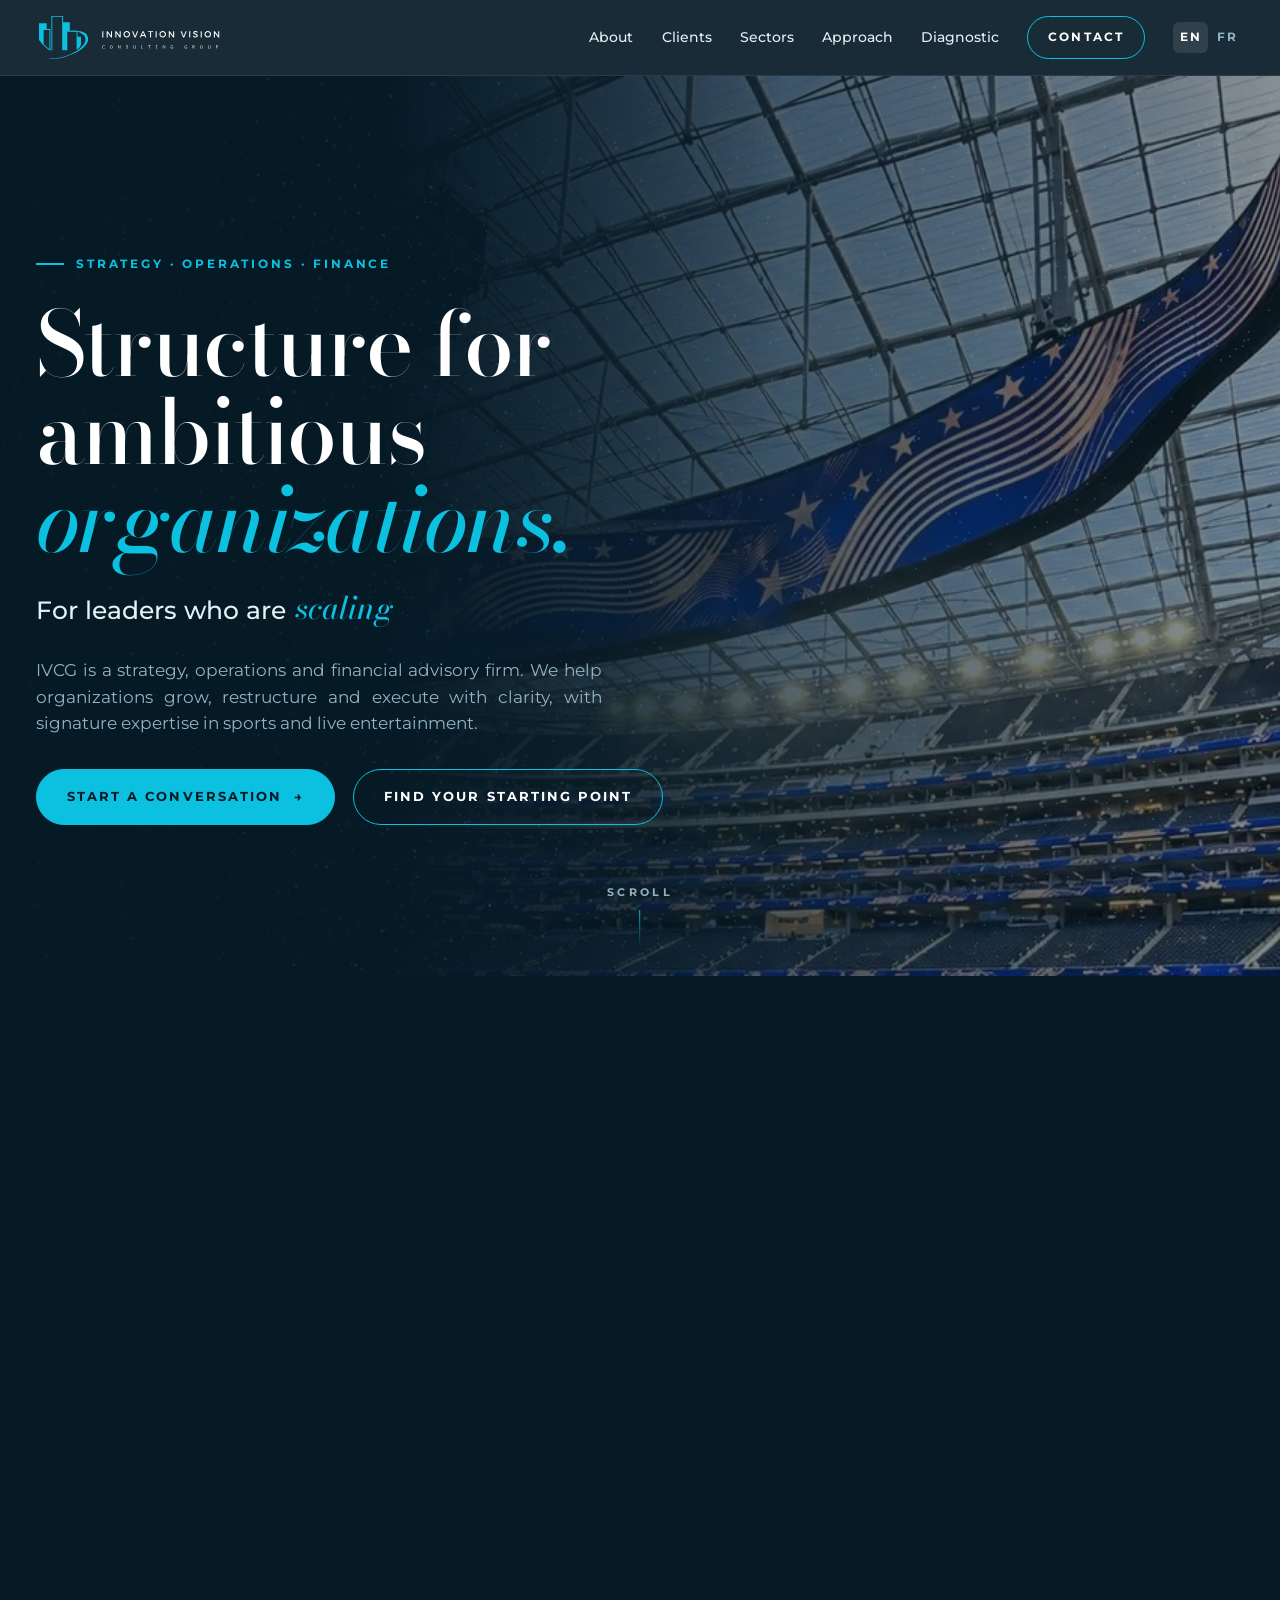
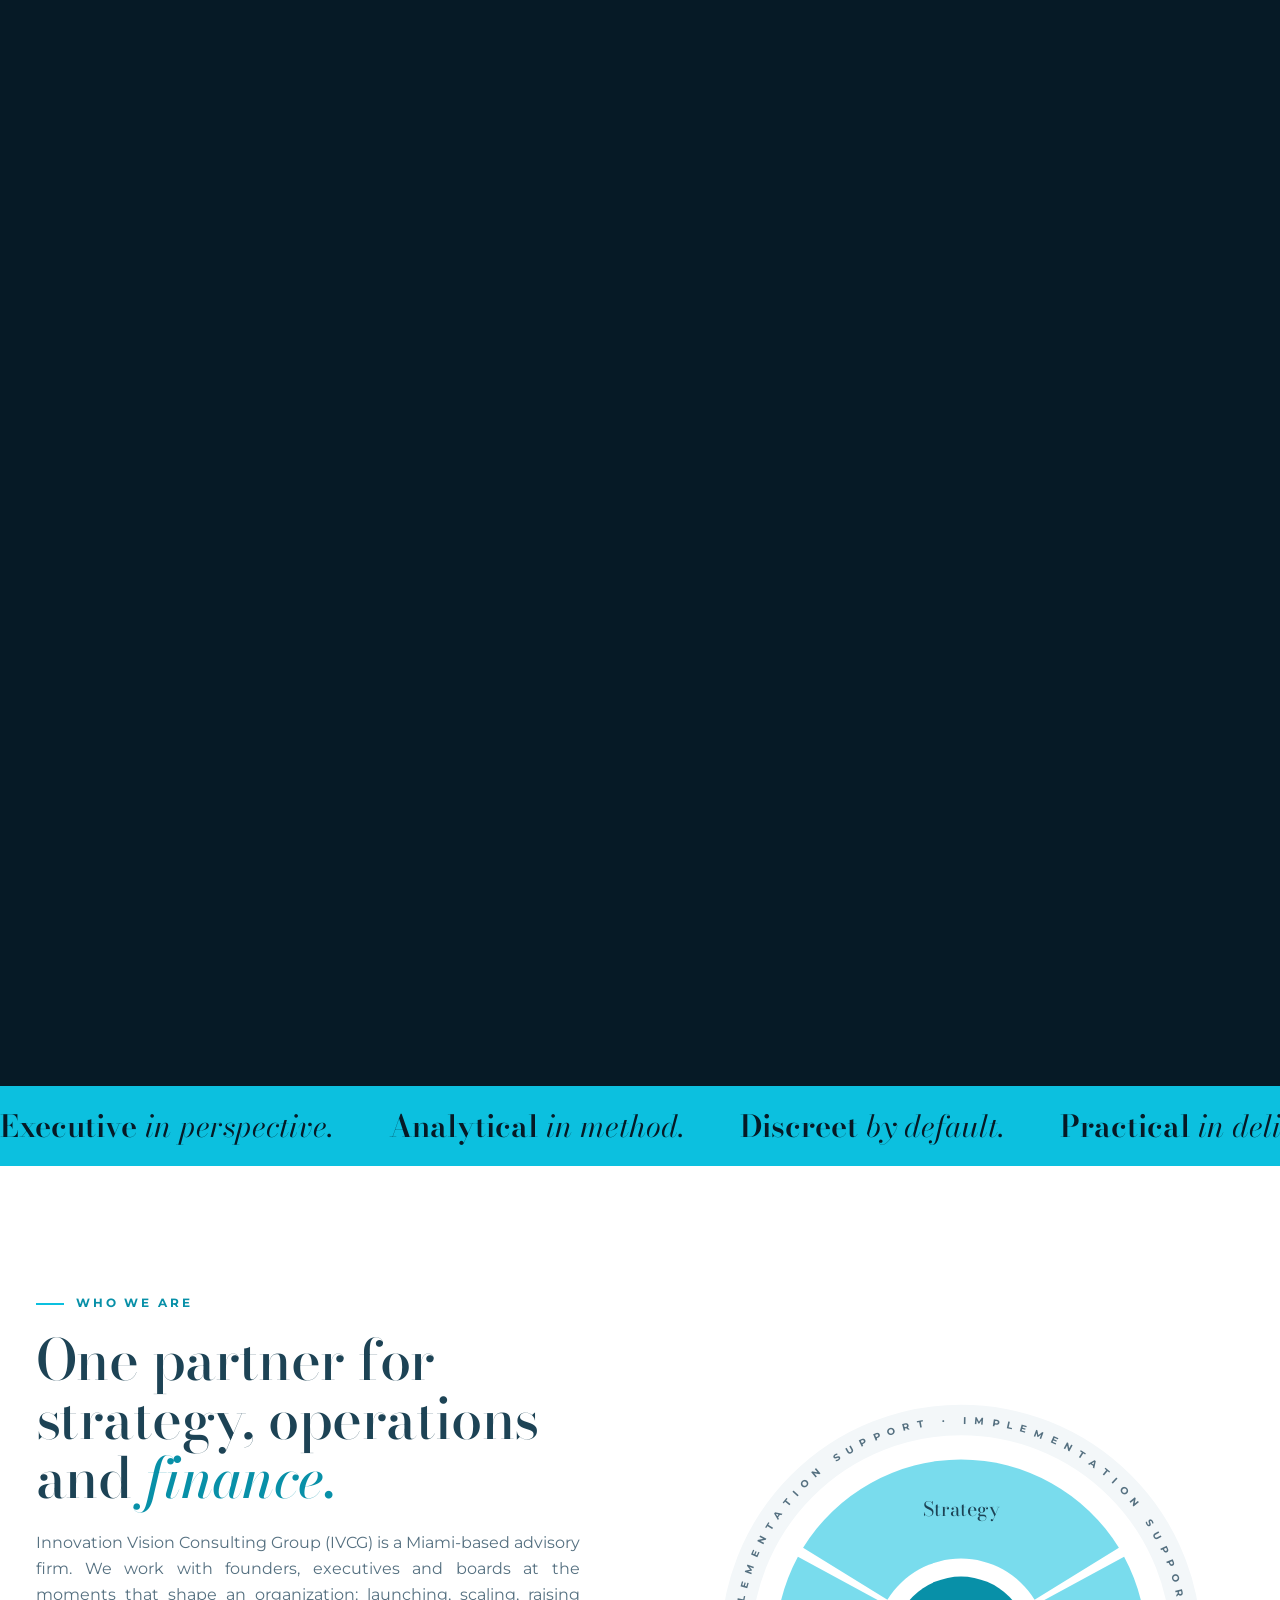
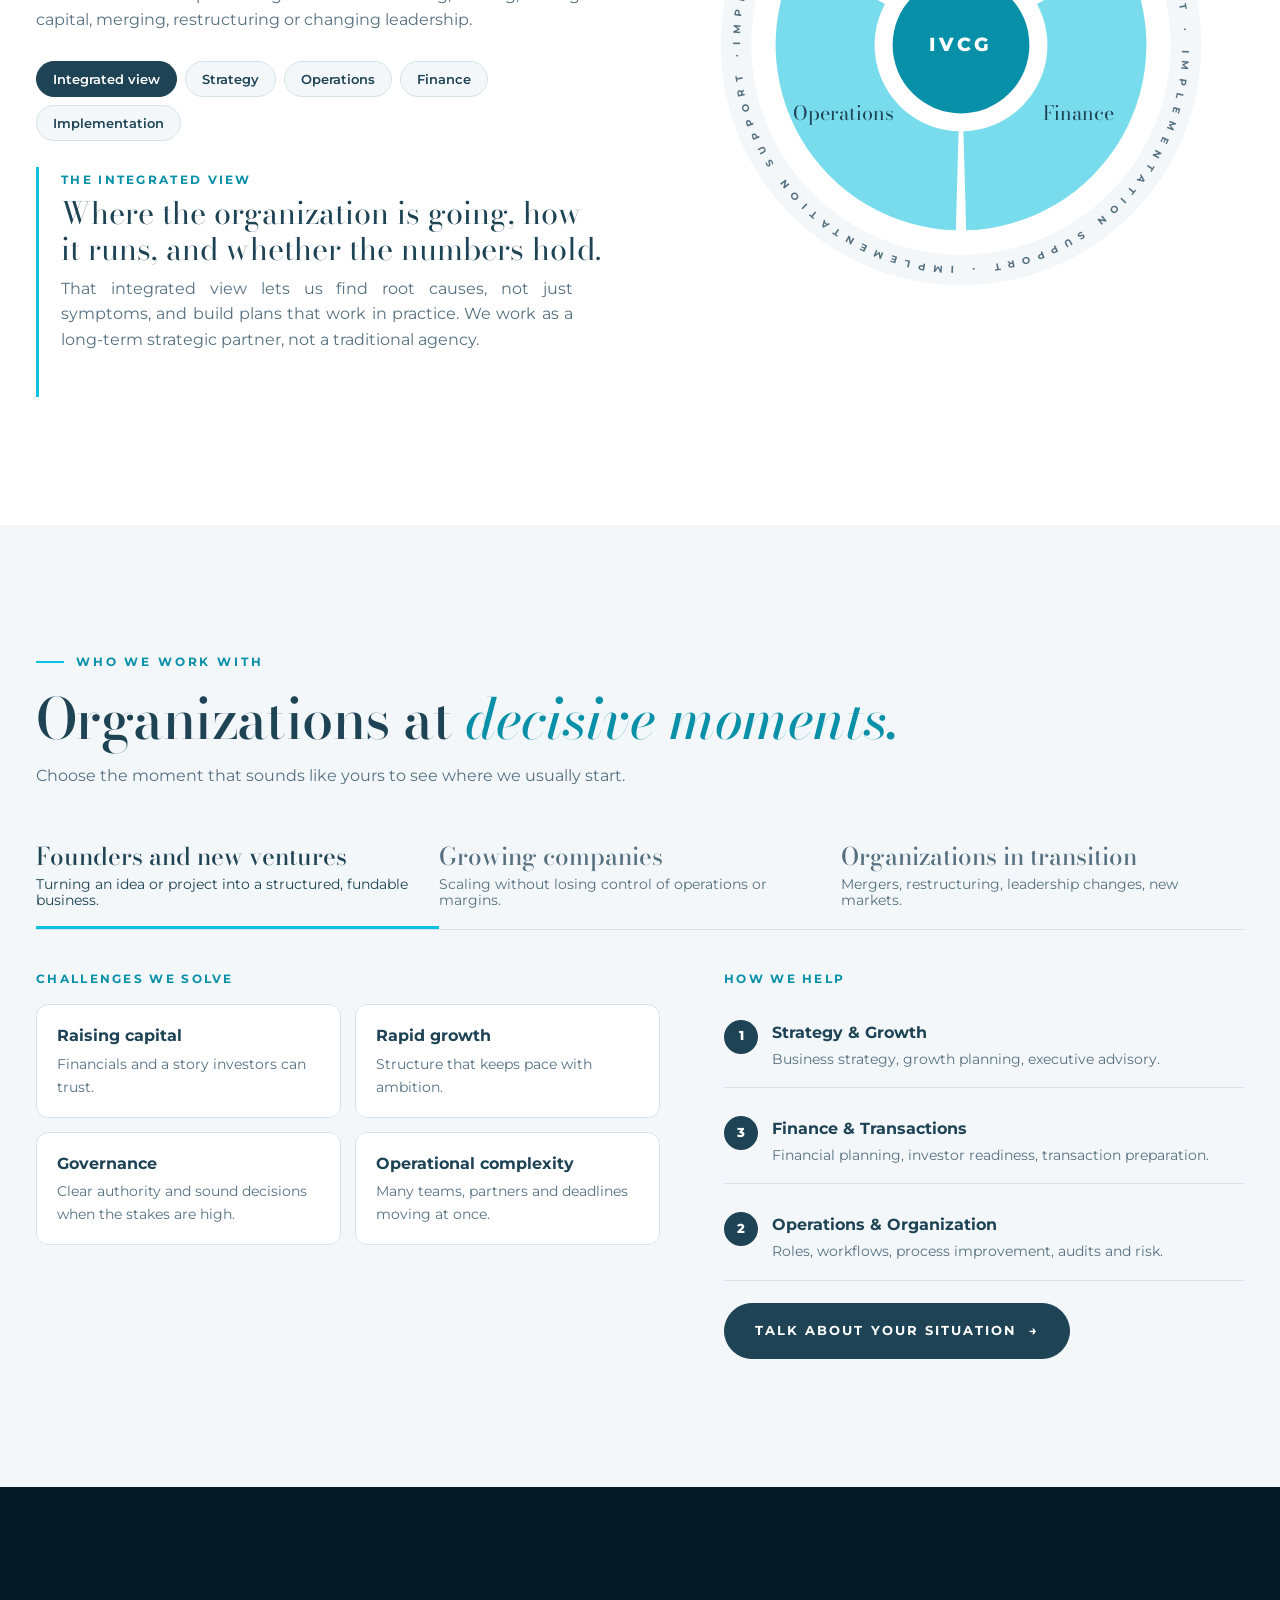
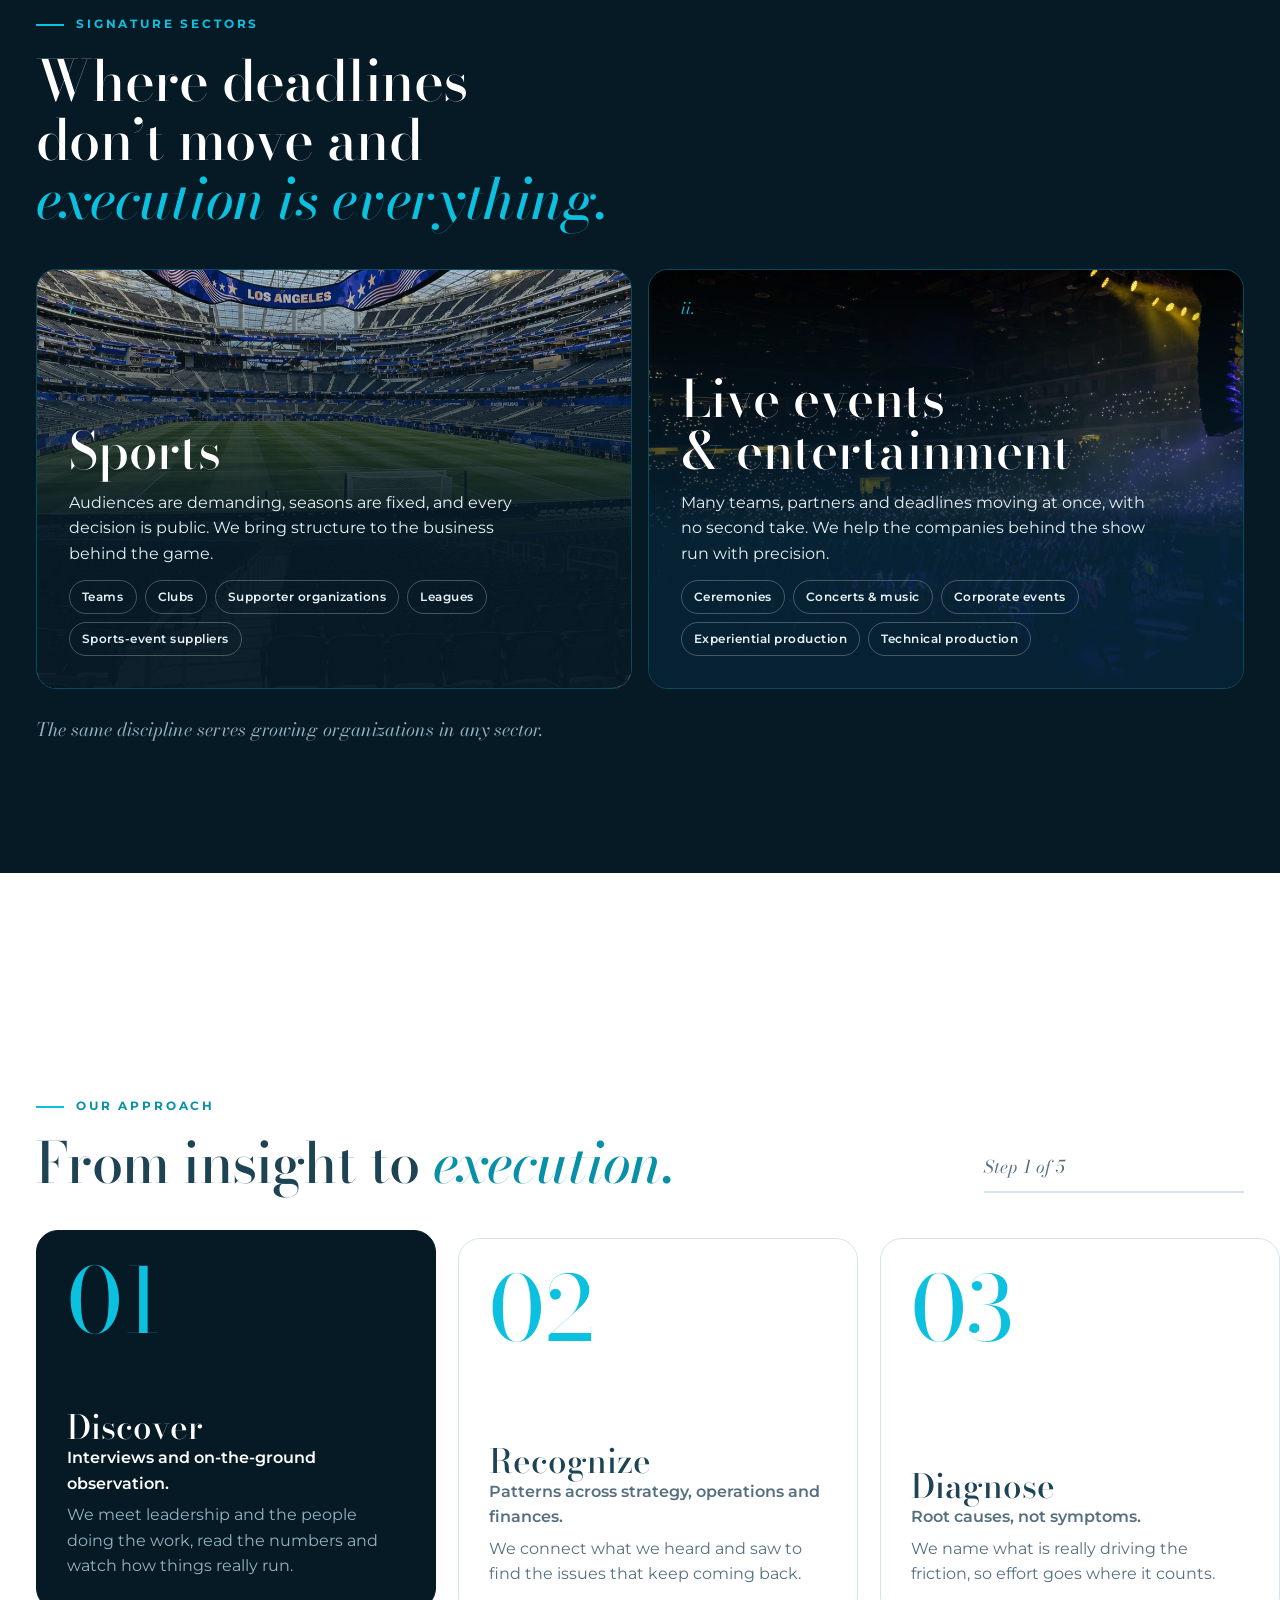
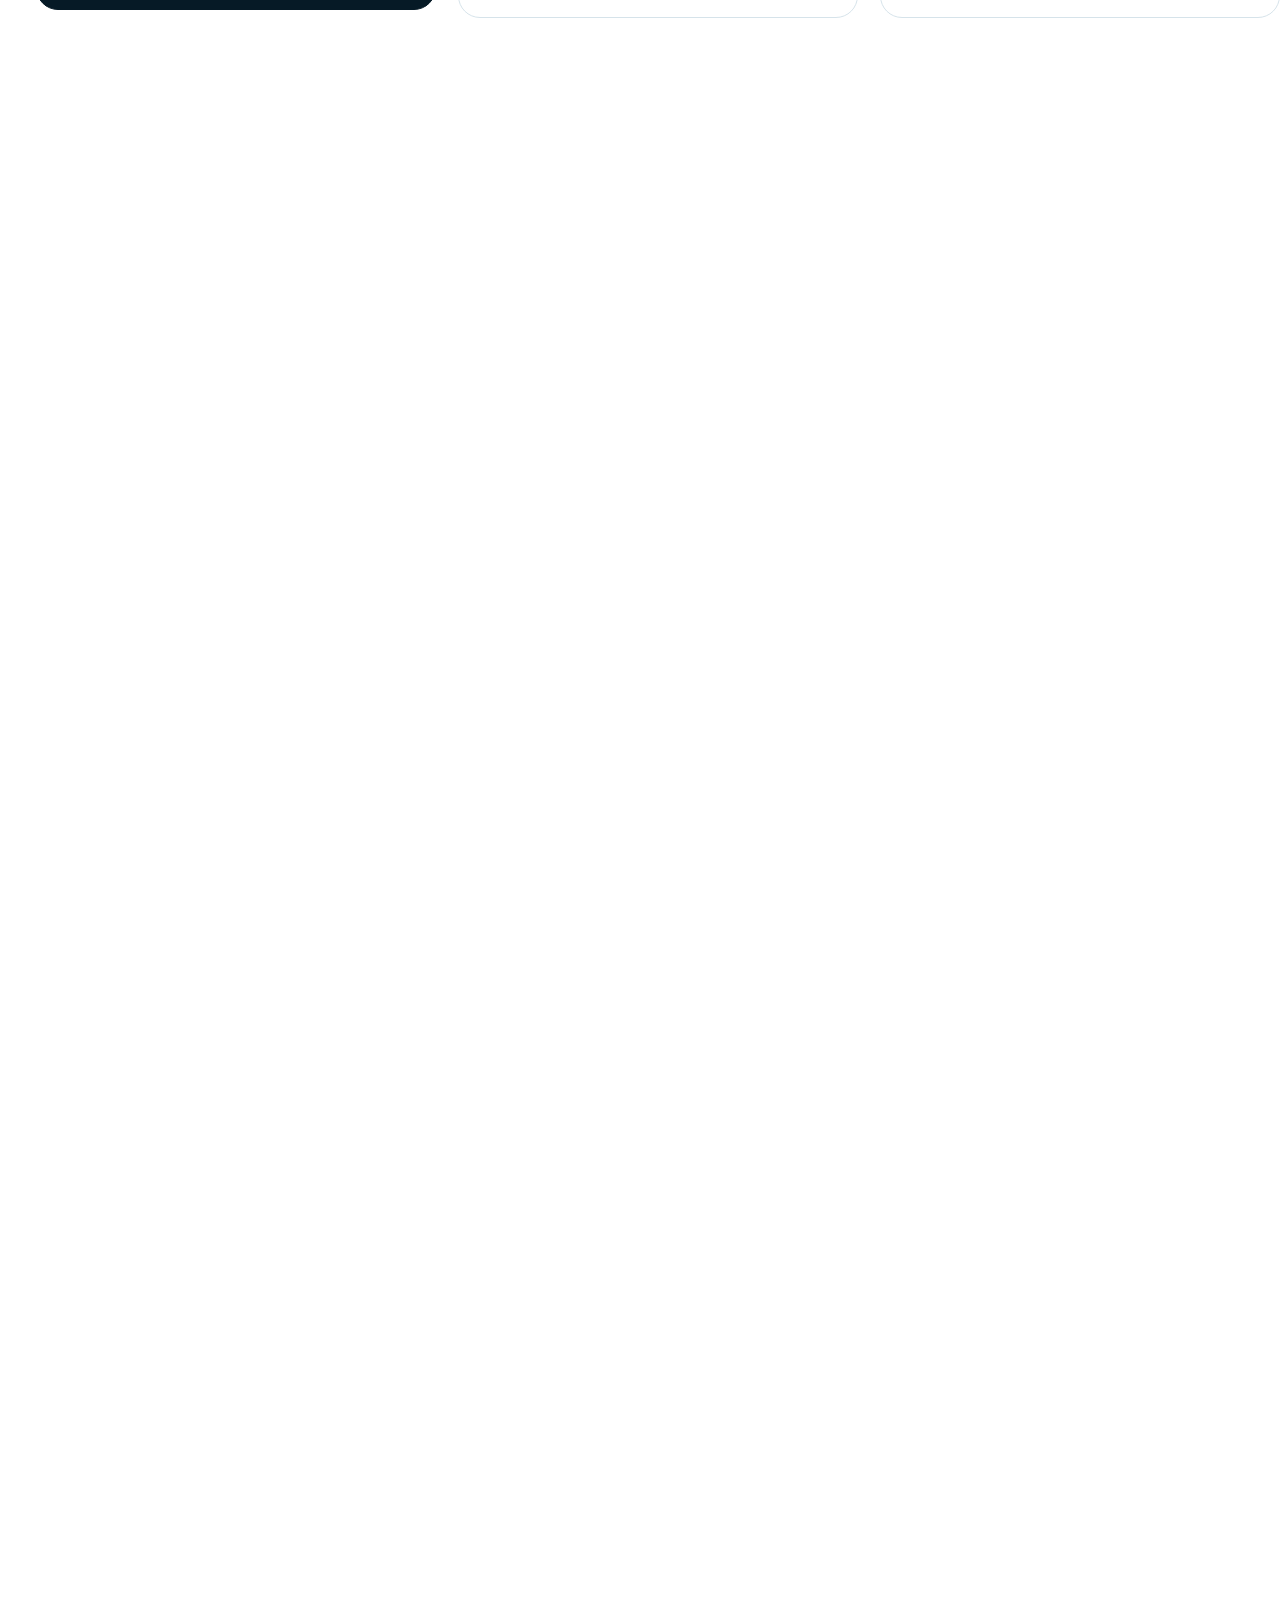
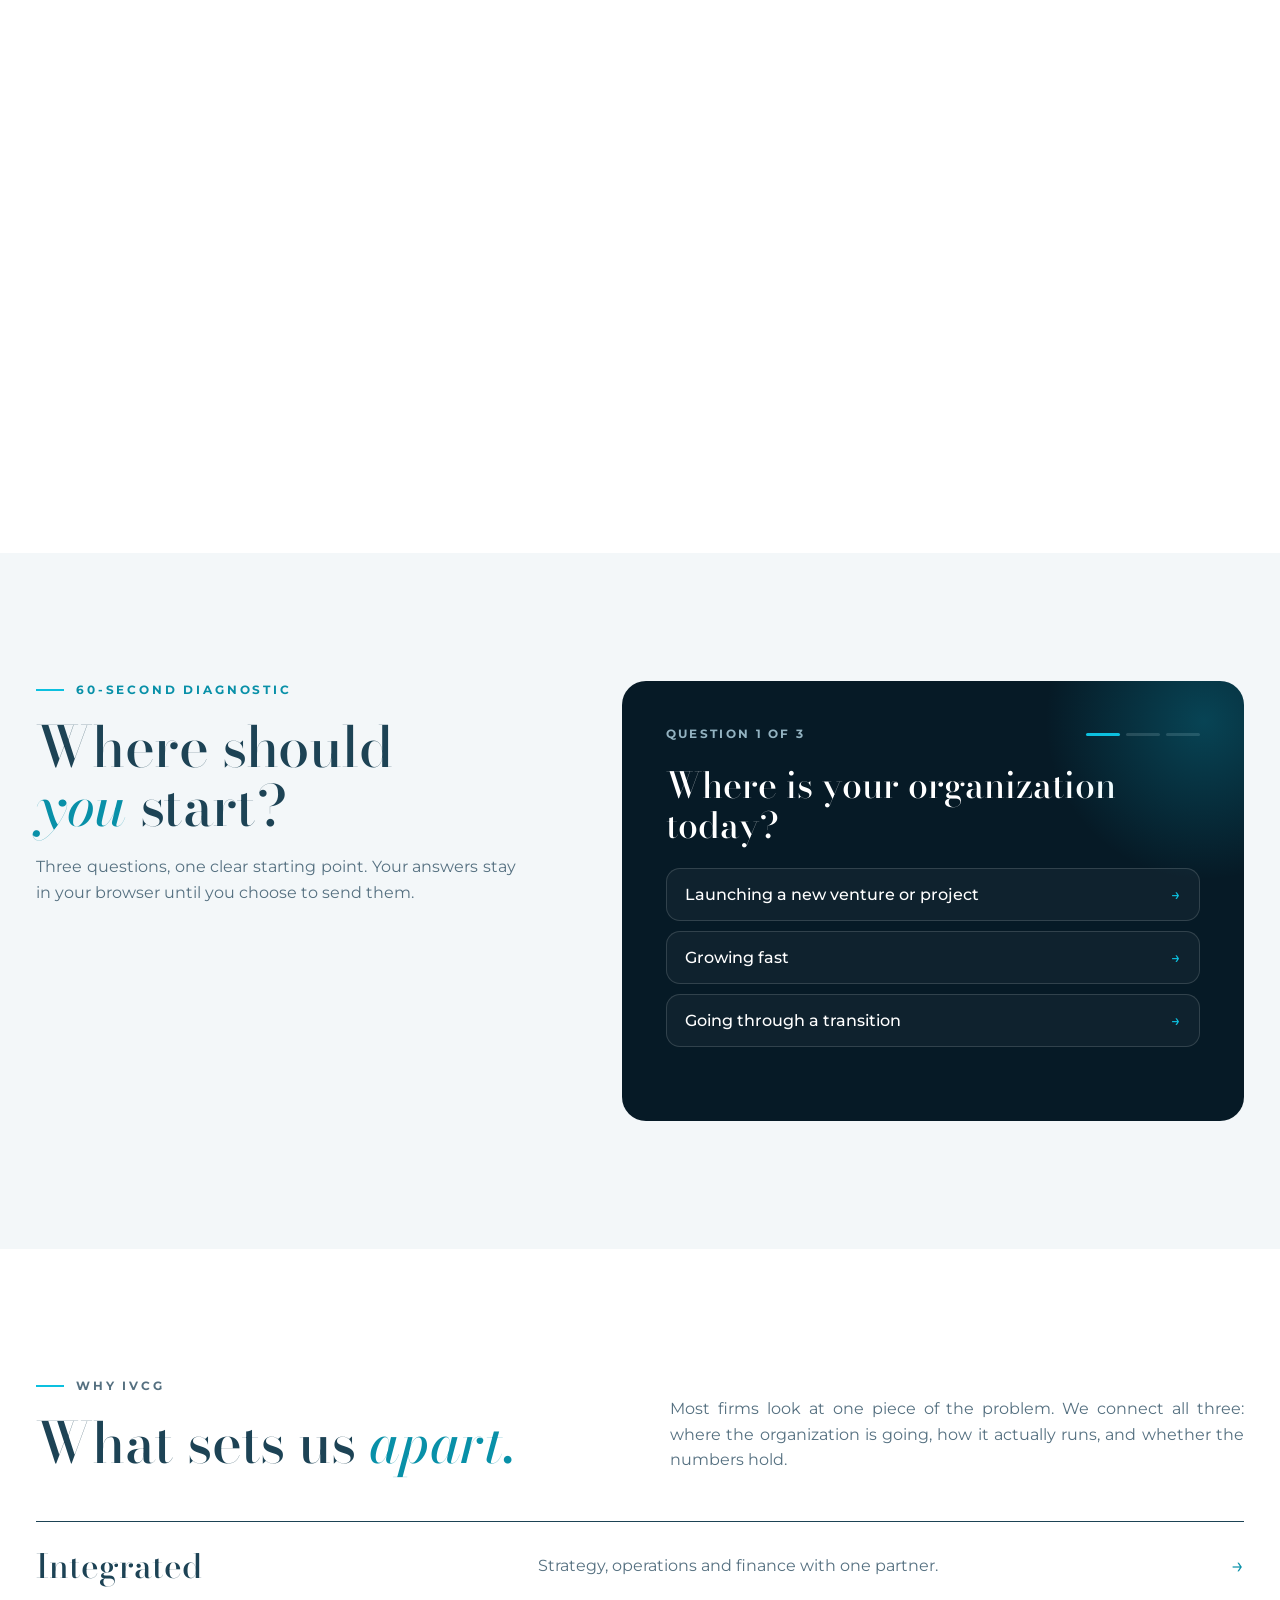
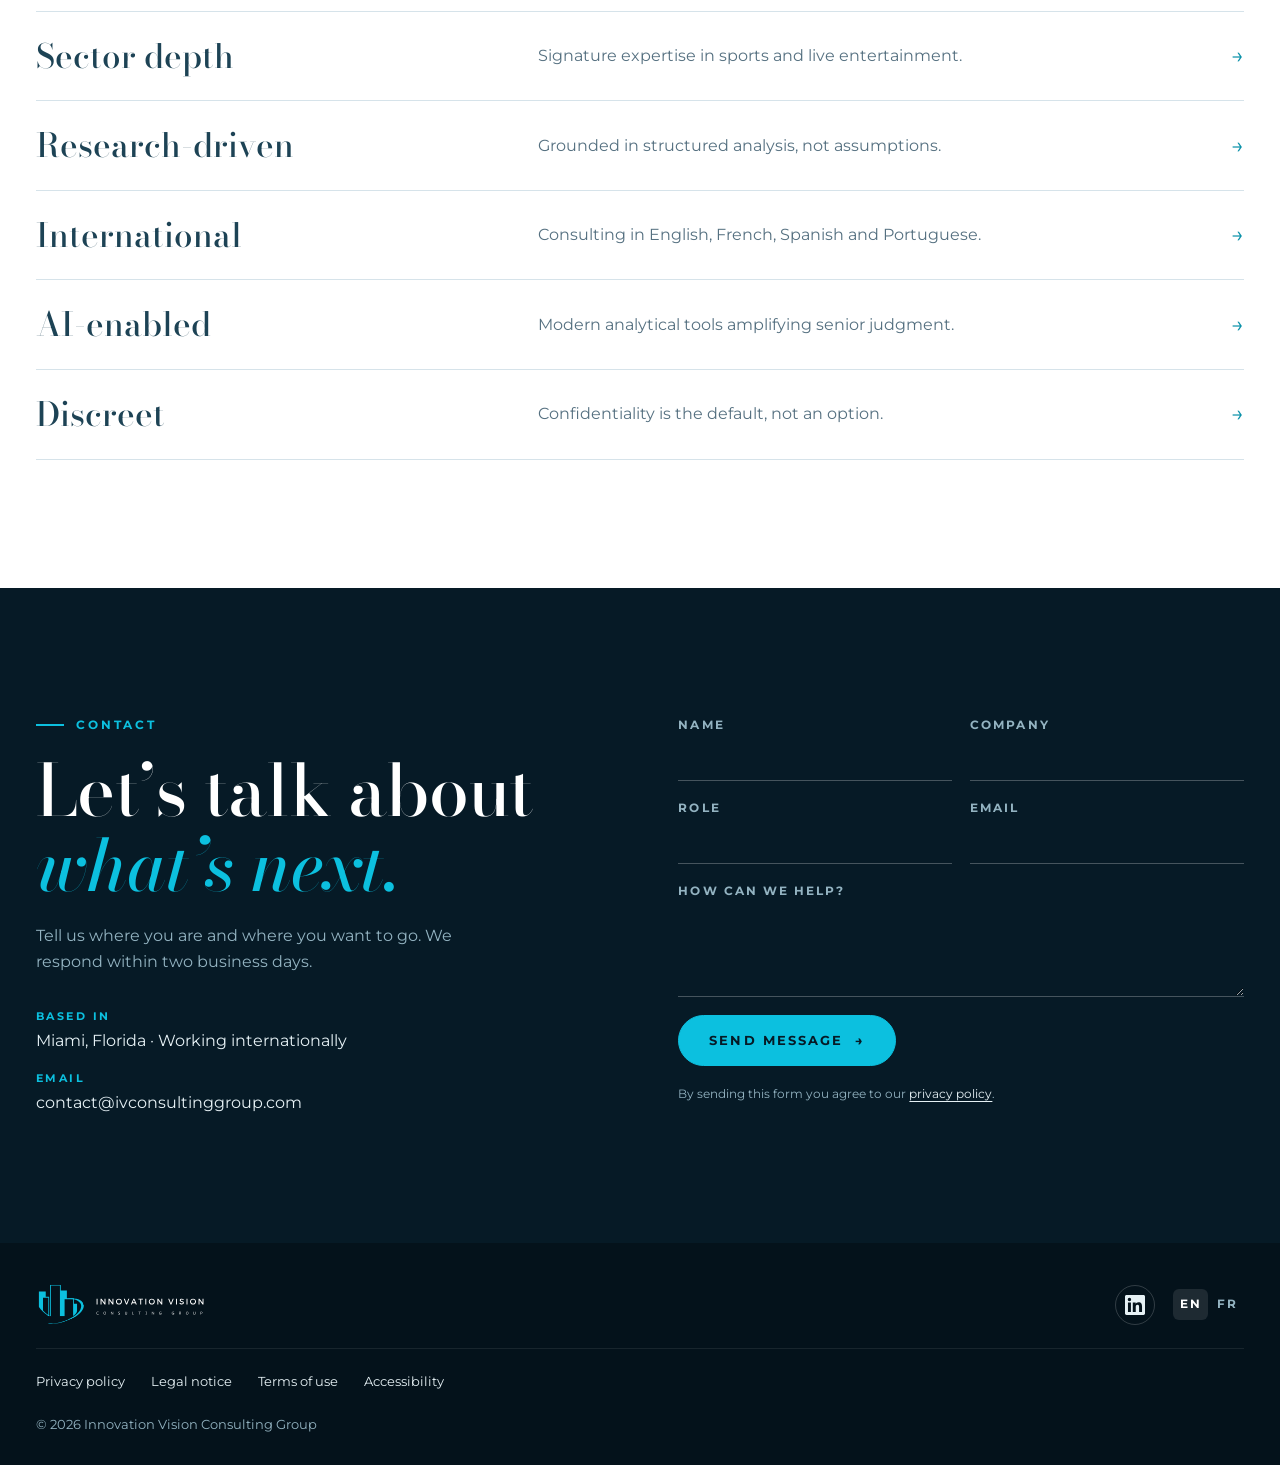
==== commit e5454728: "Add branded share cards, structured data and email logo Co-Authored-By: Claude Opus 5.5 <noreply@ant" ====
--- a/index.html
+++ b/index.html
@@ -15,7 +15,12 @@
   <meta property="og:description" content="Miami-based advisory firm for strategy, operations and finance, with signature expertise in sports and live entertainment.">
   <meta property="og:url" content="https://ivconsultinggroup.com/">
   <meta property="og:locale" content="en_US">
-  <meta property="og:image" content="https://ivconsultinggroup.com/assets/stadium-roof.webp">
+  <meta property="og:image" content="https://ivconsultinggroup.com/assets/share-en.jpg">
+  <meta property="og:image:width" content="1200">
+  <meta property="og:image:height" content="630">
+  <meta property="og:image:alt" content="Innovation Vision Consulting Group">
+  <meta name="twitter:card" content="summary_large_image">
+  <script type="application/ld+json">{"@context": "https://schema.org", "@type": "ProfessionalService", "@id": "https://ivconsultinggroup.com/#org", "name": "Innovation Vision Consulting Group", "alternateName": "IVCG", "url": "https://ivconsultinggroup.com/", "logo": "https://ivconsultinggroup.com/assets/email-logo.png", "image": "https://ivconsultinggroup.com/assets/share-en.jpg", "email": "contact@ivconsultinggroup.com", "sameAs": ["https://www.linkedin.com/company/ivconsultinggroup"], "address": {"@type": "PostalAddress", "addressLocality": "Miami", "addressRegion": "FL", "addressCountry": "US"}, "areaServed": "Worldwide", "knowsLanguage": ["en", "fr", "es", "pt"], "knowsAbout": ["Business strategy", "Operations consulting", "Financial planning", "Sports business", "Live events", "Entertainment industry", "Organizational design", "Restructuring"], "description": "Strategy, operations and financial advisory firm based in Miami, with signature expertise in sports and live entertainment."}</script>
   <meta name="theme-color" content="#061a26">
   <link rel="icon" href="/assets/icon.svg?v=3" type="image/svg+xml">
   <link rel="icon" href="/assets/icon-32.png?v=3" sizes="32x32" type="image/png">
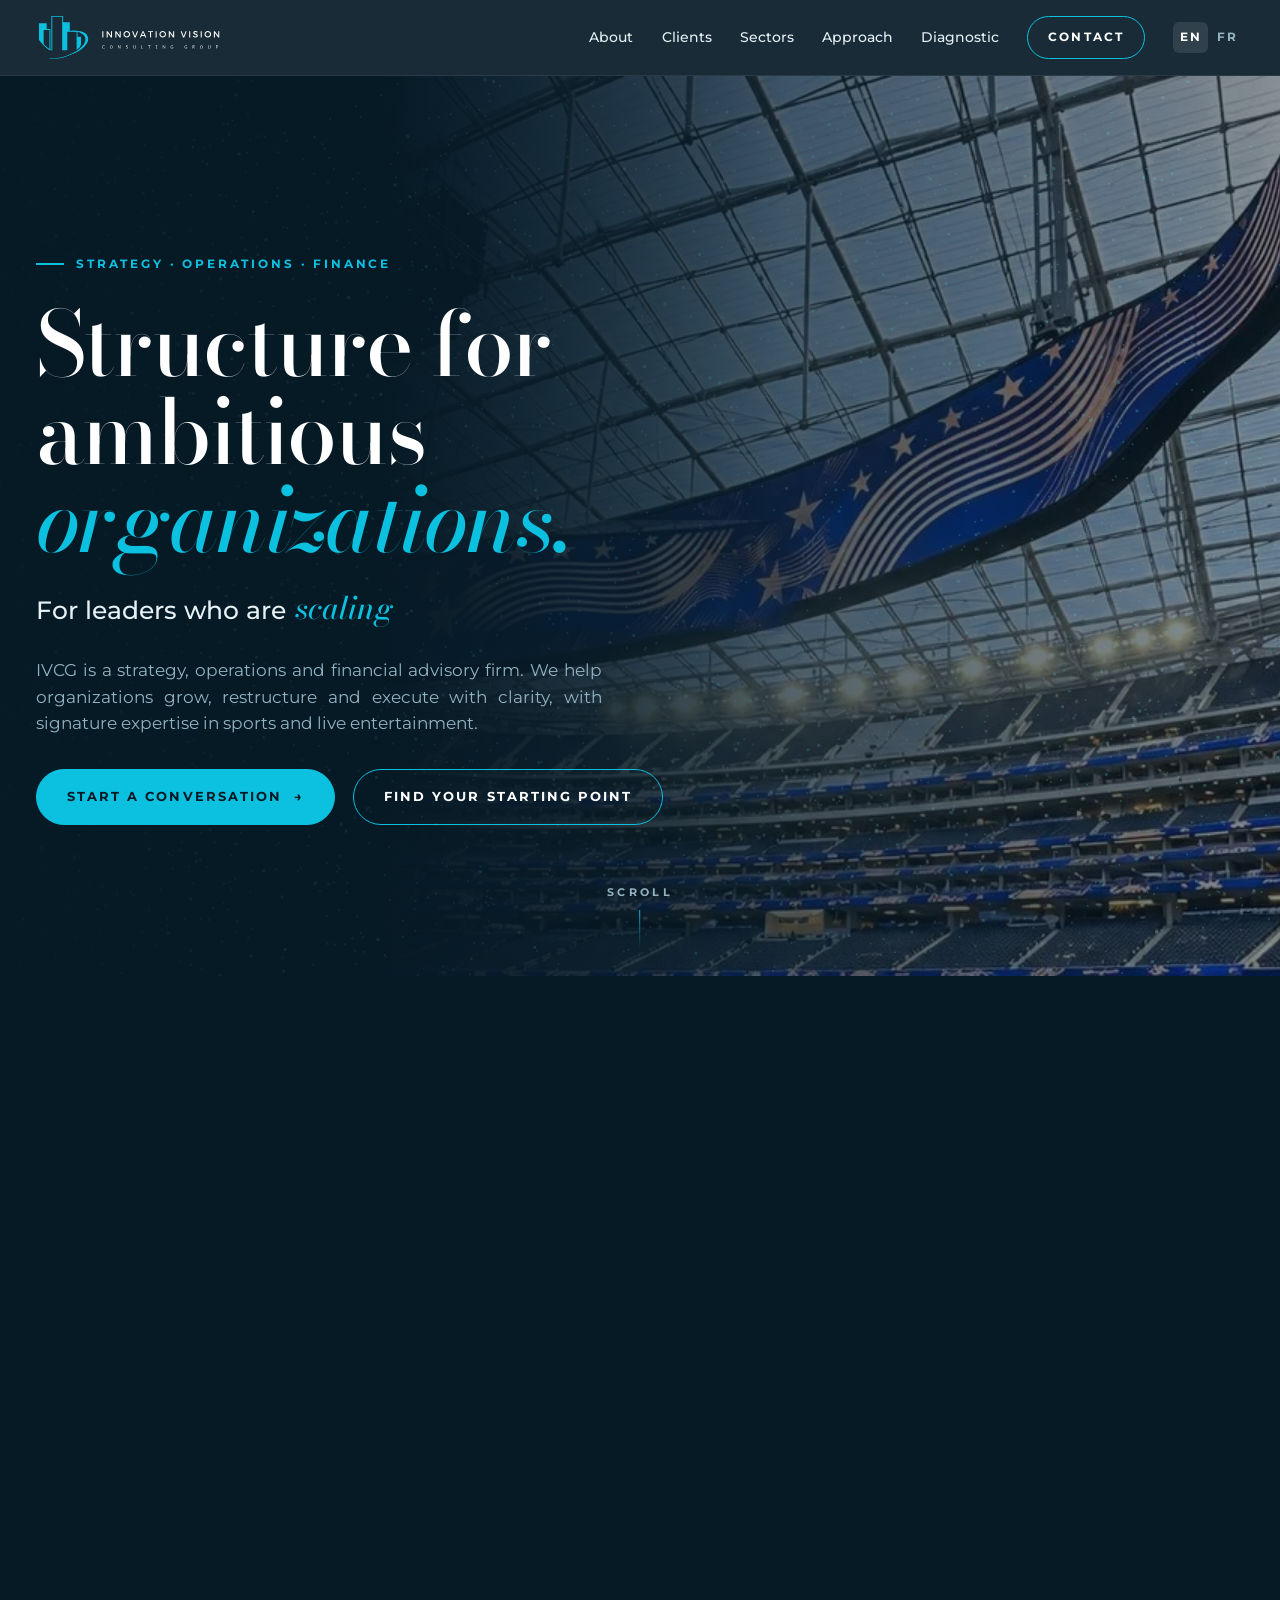
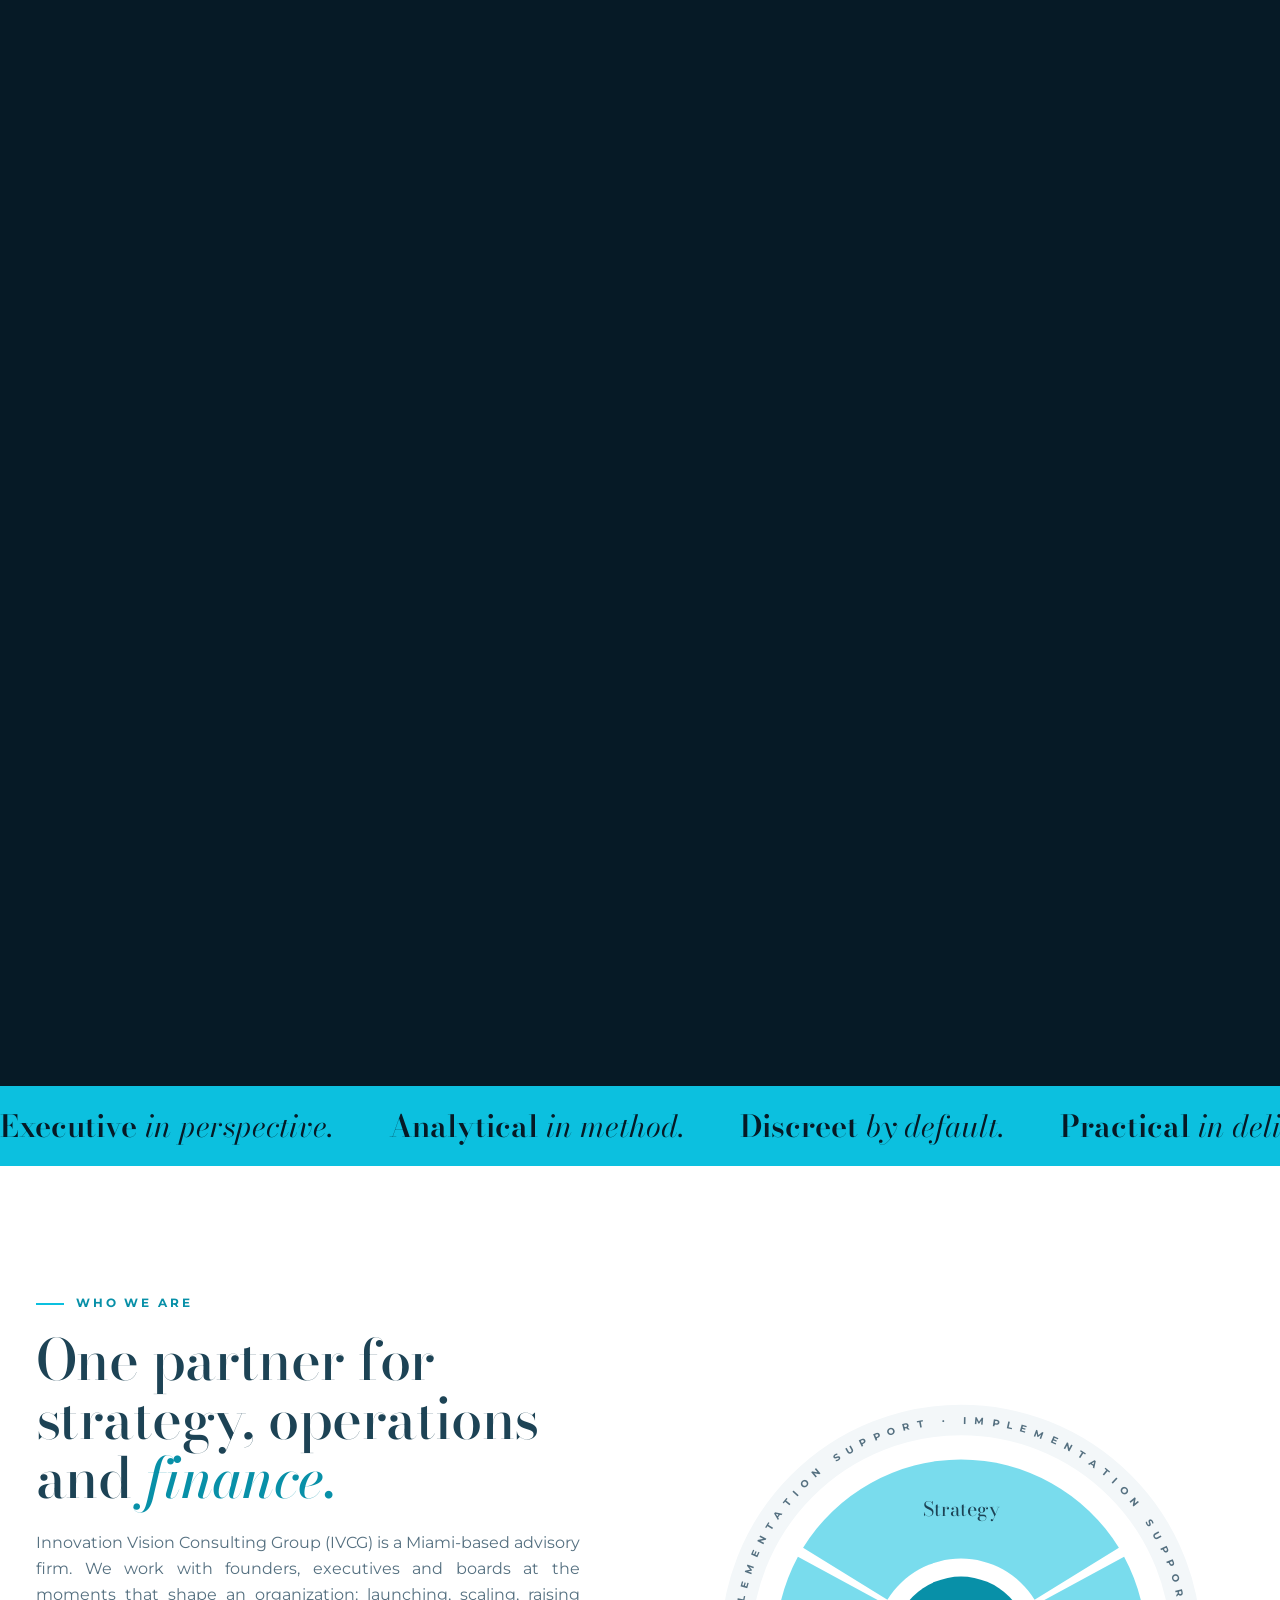
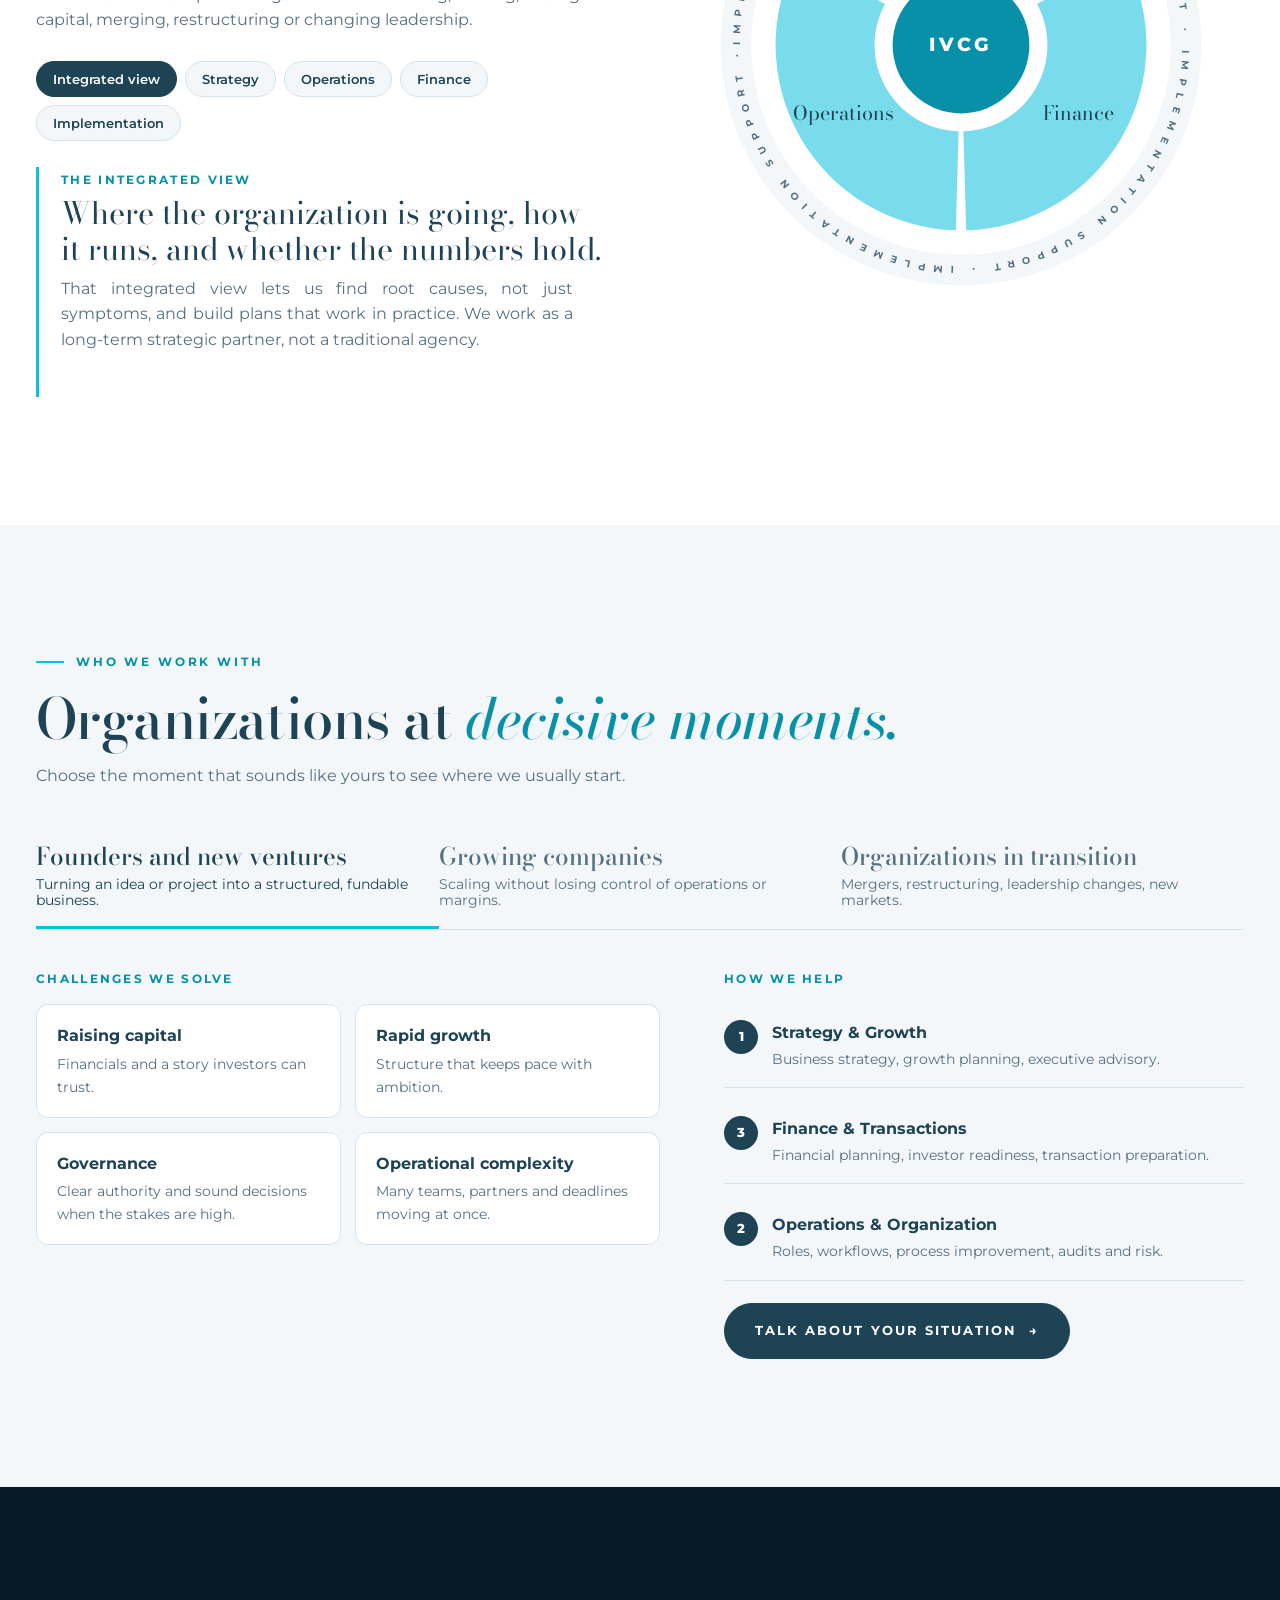
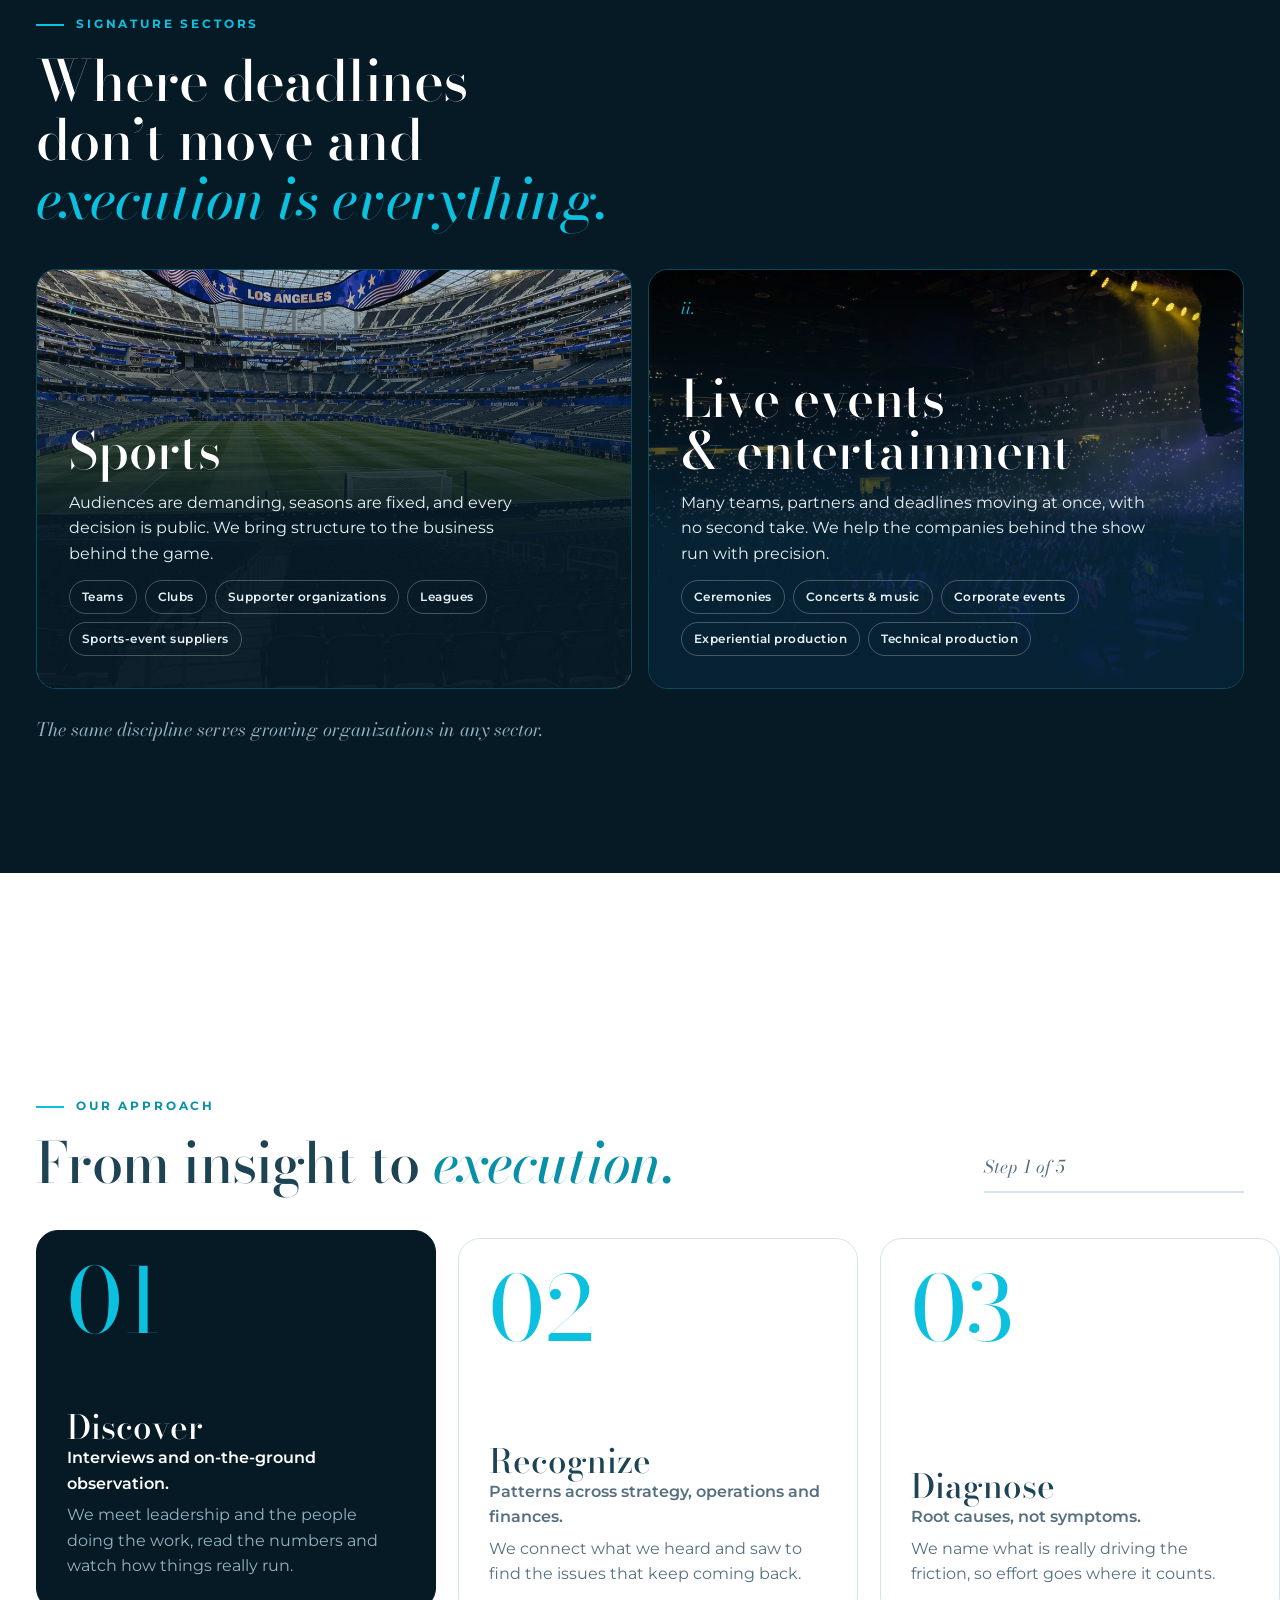
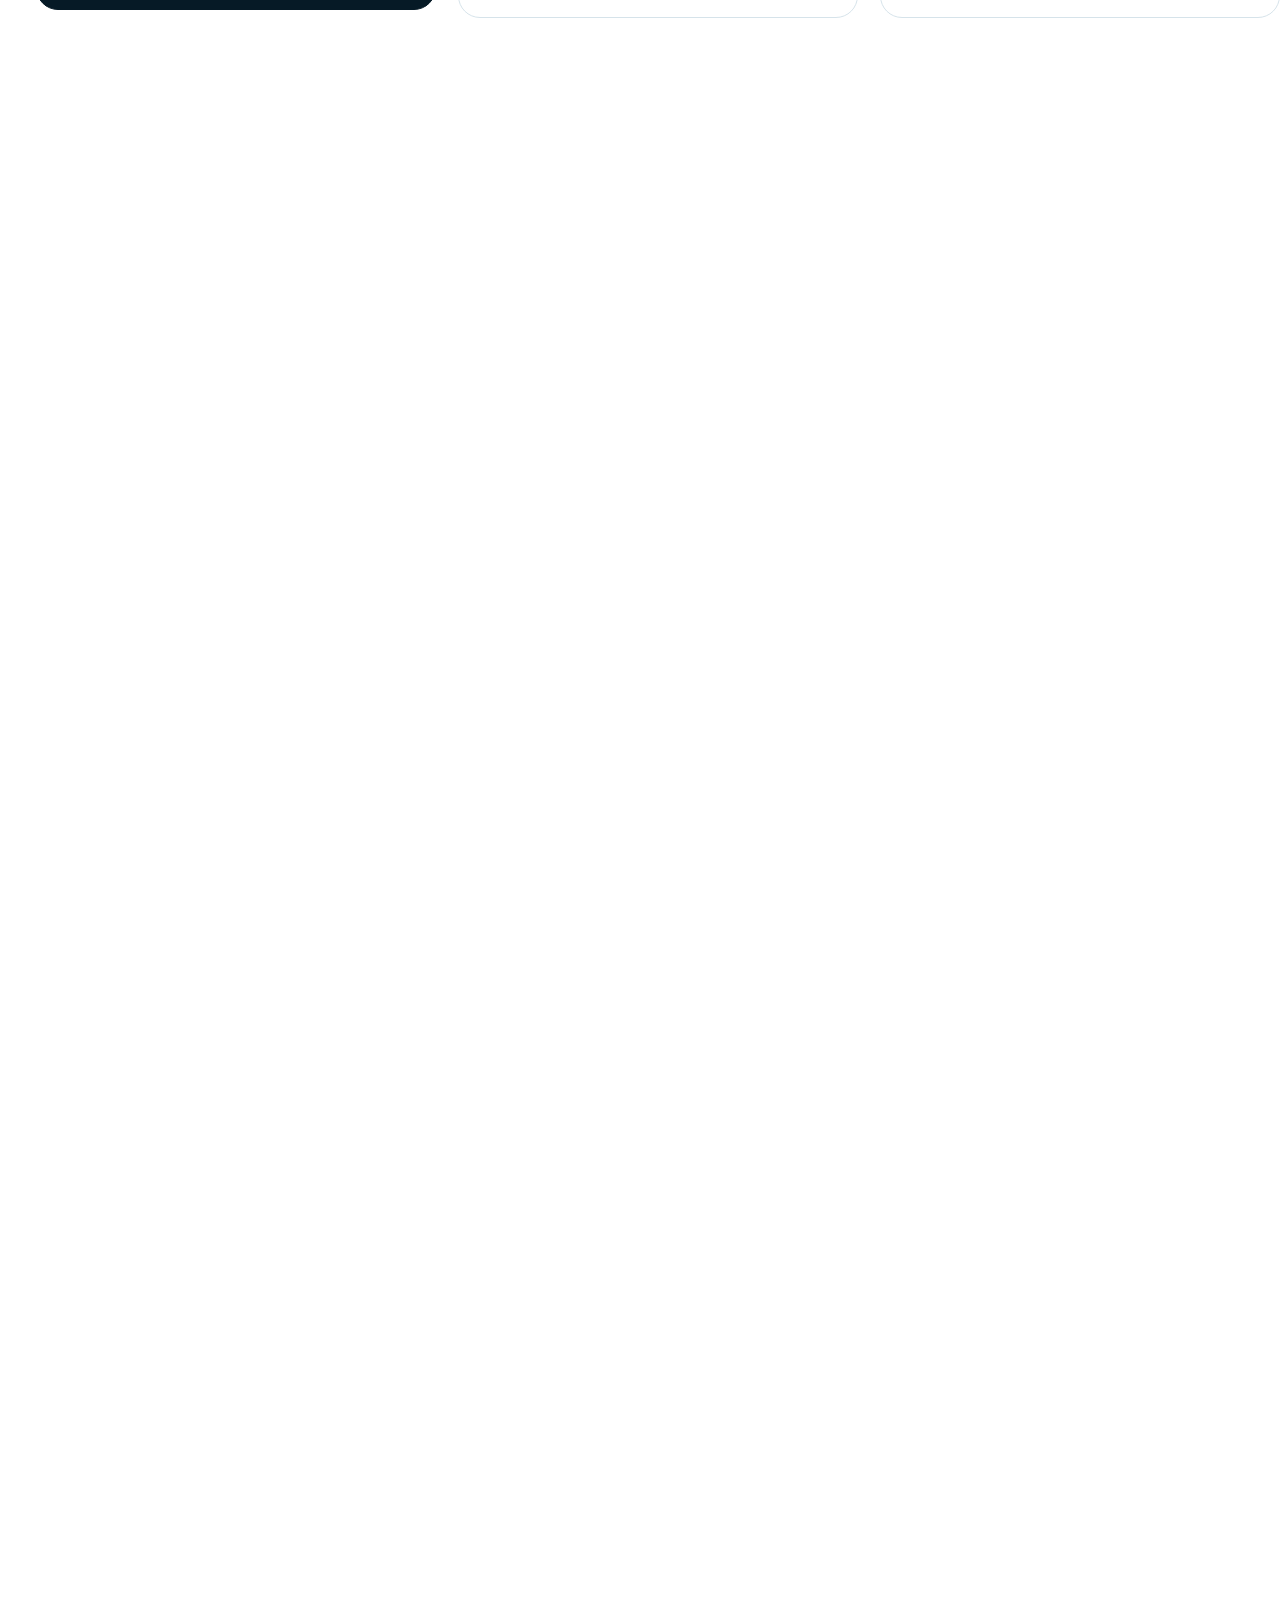
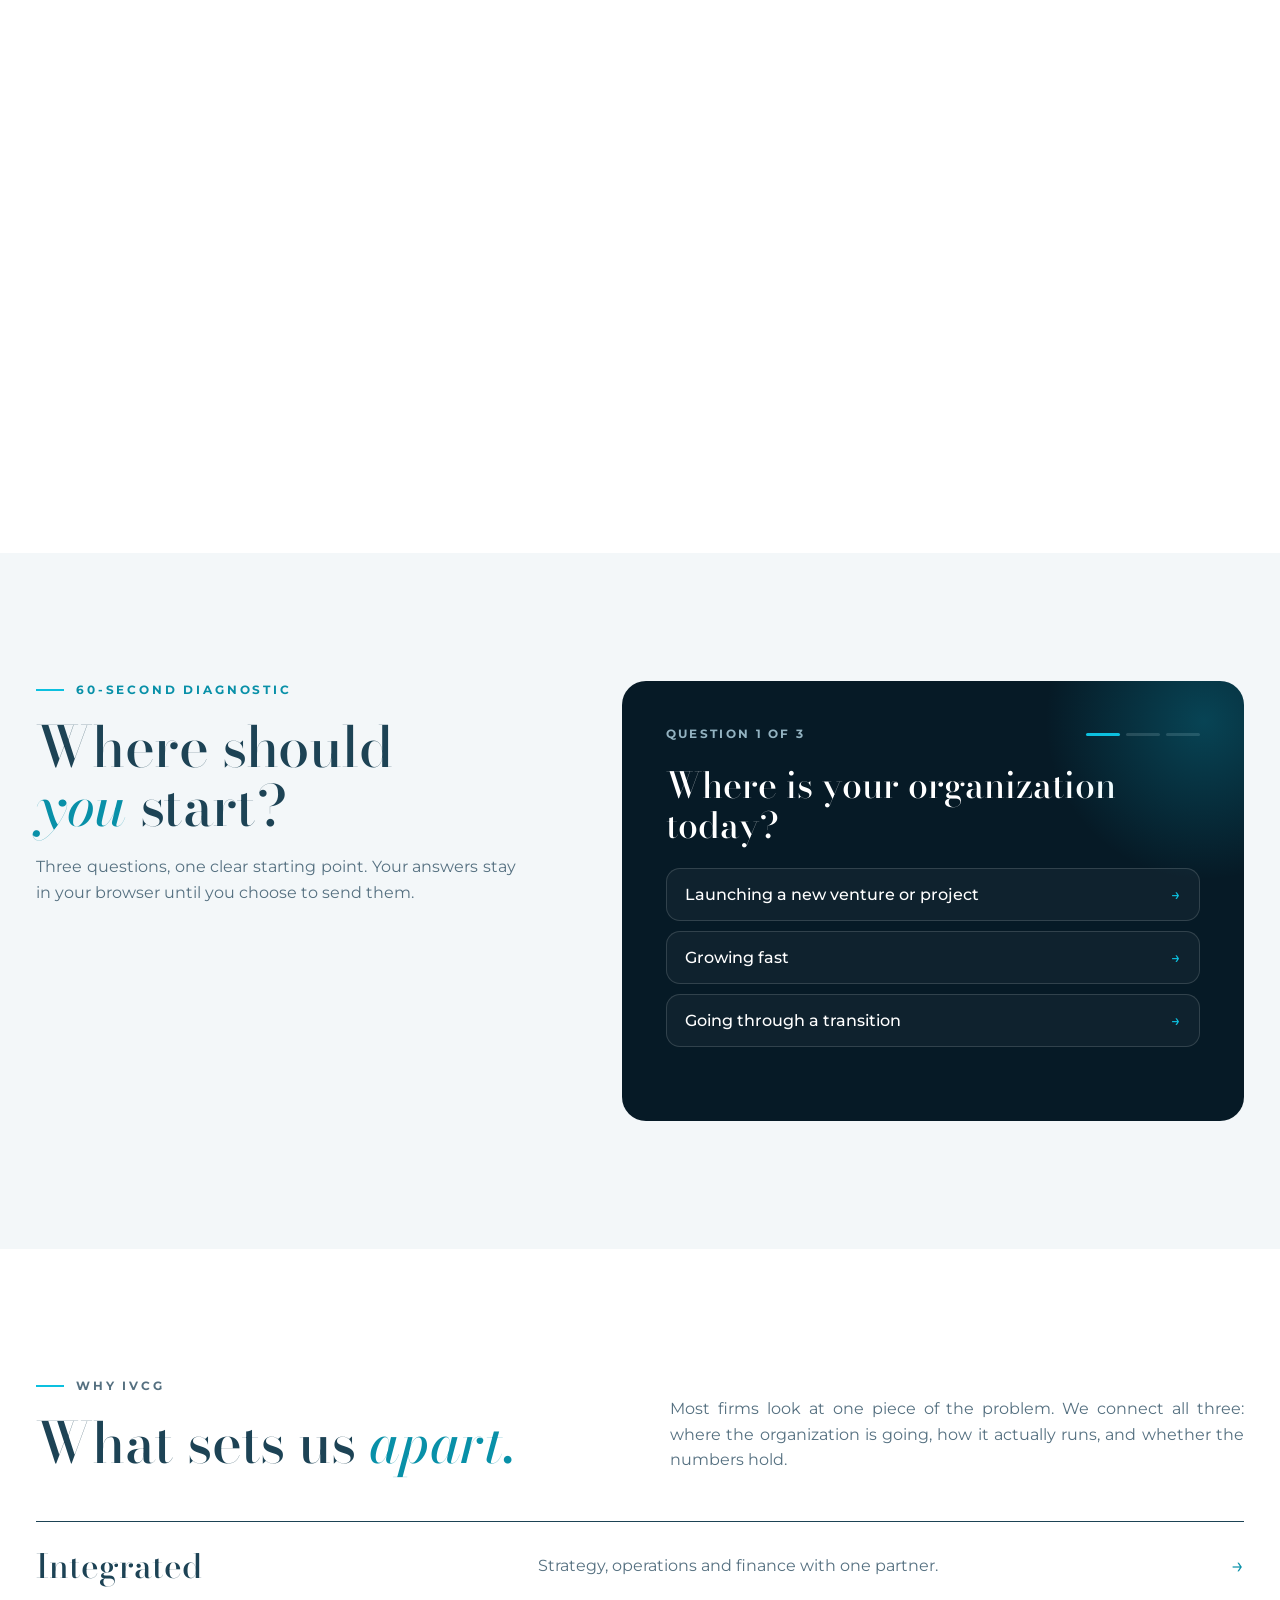
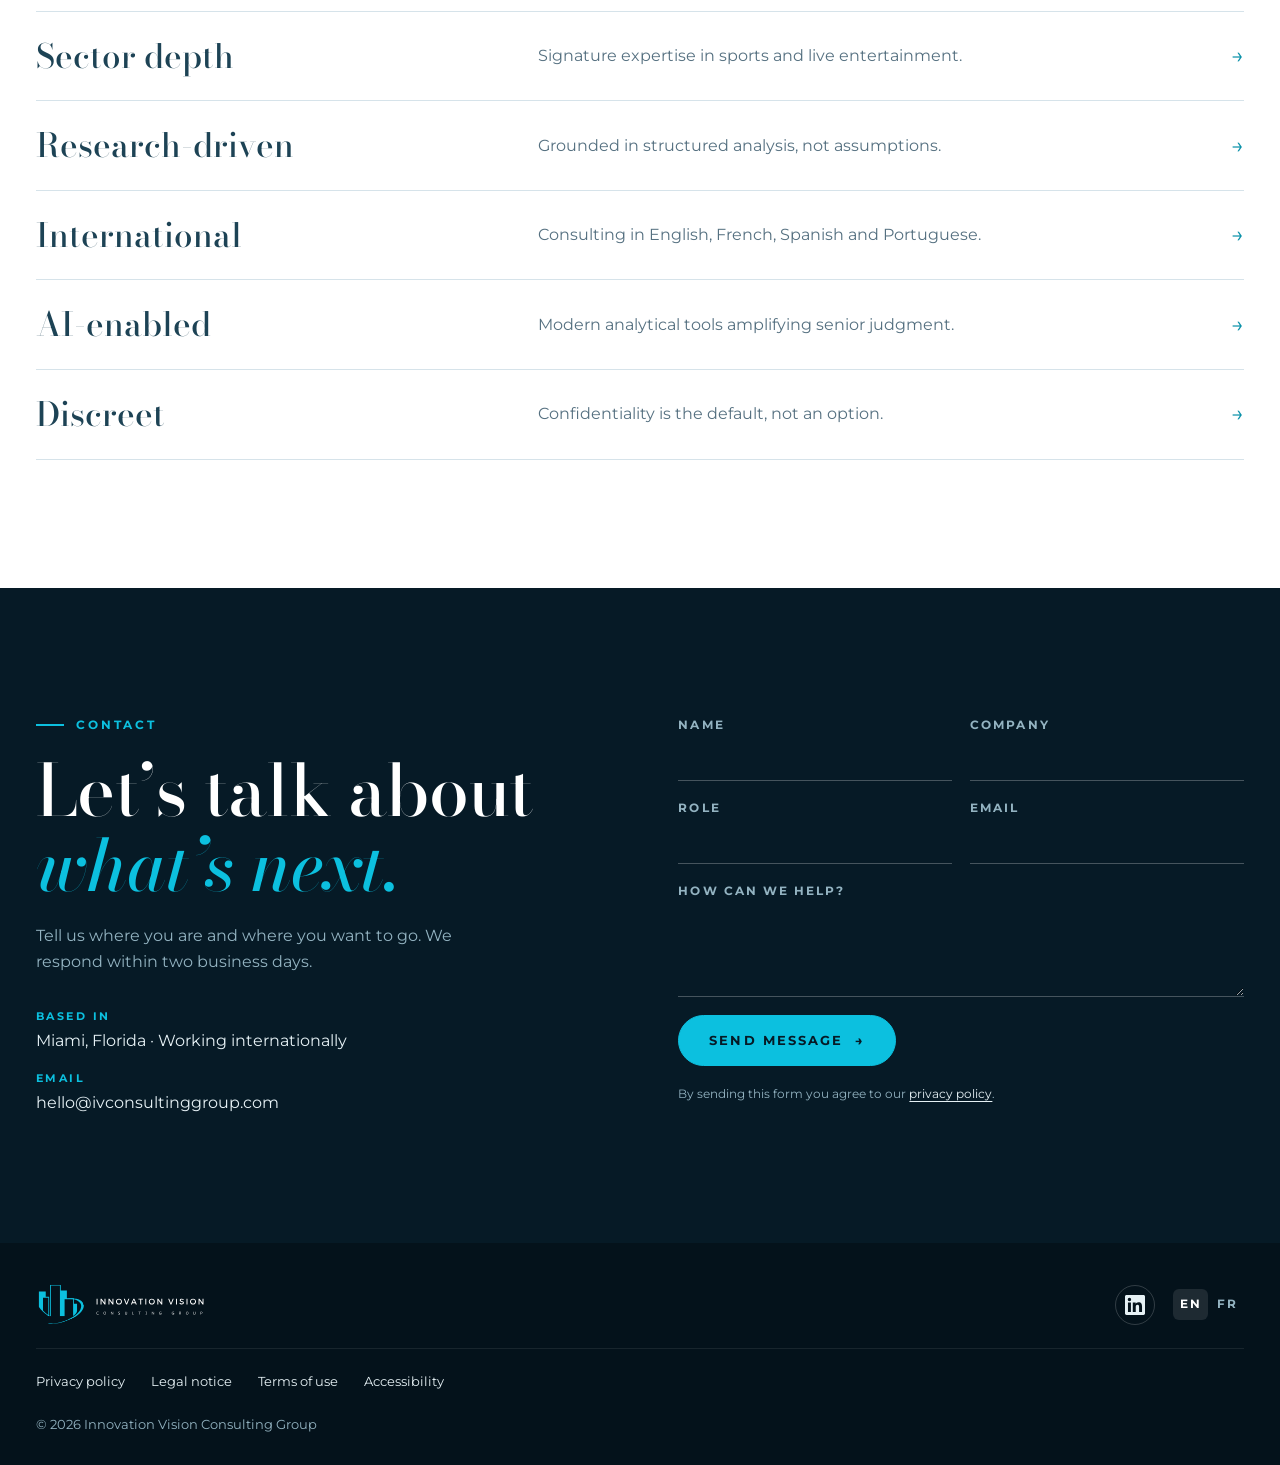
==== commit c02b8034: "Use hello@ as public email and add email signature page Co-Authored-By: Claude Opus 5.5 <noreply@ant" ====
--- a/index.html
+++ b/index.html
@@ -20,7 +20,7 @@
   <meta property="og:image:height" content="630">
   <meta property="og:image:alt" content="Innovation Vision Consulting Group">
   <meta name="twitter:card" content="summary_large_image">
-  <script type="application/ld+json">{"@context": "https://schema.org", "@type": "ProfessionalService", "@id": "https://ivconsultinggroup.com/#org", "name": "Innovation Vision Consulting Group", "alternateName": "IVCG", "url": "https://ivconsultinggroup.com/", "logo": "https://ivconsultinggroup.com/assets/email-logo.png", "image": "https://ivconsultinggroup.com/assets/share-en.jpg", "email": "contact@ivconsultinggroup.com", "sameAs": ["https://www.linkedin.com/company/ivconsultinggroup"], "address": {"@type": "PostalAddress", "addressLocality": "Miami", "addressRegion": "FL", "addressCountry": "US"}, "areaServed": "Worldwide", "knowsLanguage": ["en", "fr", "es", "pt"], "knowsAbout": ["Business strategy", "Operations consulting", "Financial planning", "Sports business", "Live events", "Entertainment industry", "Organizational design", "Restructuring"], "description": "Strategy, operations and financial advisory firm based in Miami, with signature expertise in sports and live entertainment."}</script>
+  <script type="application/ld+json">{"@context": "https://schema.org", "@type": "ProfessionalService", "@id": "https://ivconsultinggroup.com/#org", "name": "Innovation Vision Consulting Group", "alternateName": "IVCG", "url": "https://ivconsultinggroup.com/", "logo": "https://ivconsultinggroup.com/assets/email-logo.png", "image": "https://ivconsultinggroup.com/assets/share-en.jpg", "email": "hello@ivconsultinggroup.com", "sameAs": ["https://www.linkedin.com/company/ivconsultinggroup"], "address": {"@type": "PostalAddress", "addressLocality": "Miami", "addressRegion": "FL", "addressCountry": "US"}, "areaServed": "Worldwide", "knowsLanguage": ["en", "fr", "es", "pt"], "knowsAbout": ["Business strategy", "Operations consulting", "Financial planning", "Sports business", "Live events", "Entertainment industry", "Organizational design", "Restructuring"], "description": "Strategy, operations and financial advisory firm based in Miami, with signature expertise in sports and live entertainment."}</script>
   <meta name="theme-color" content="#061a26">
   <link rel="icon" href="/assets/icon.svg?v=3" type="image/svg+xml">
   <link rel="icon" href="/assets/icon-32.png?v=3" sizes="32x32" type="image/png">
@@ -568,7 +568,7 @@
         <p class="lede">Tell us where you are and where you want to go. We respond within two business days.</p>
         <dl class="details">
           <div><dt>Based in</dt><dd>Miami, Florida · Working internationally</dd></div>
-          <div><dt>Email</dt><dd>contact@ivconsultinggroup.com</dd></div>
+          <div><dt>Email</dt><dd>hello@ivconsultinggroup.com</dd></div>
         </dl>
       </div>
       <form id="form" method="POST">
@@ -915,14 +915,14 @@
     els.forEach(el => { if (el.getBoundingClientRect().top > innerHeight) { el.classList.add("pre"); io.observe(el); } });
   })();
 
-  /* ---------- Contact form: sent to Formspree, which emails contact@ivconsultinggroup.com ---------- */
+  /* ---------- Contact form: sent to Formspree, which emails hello@ivconsultinggroup.com ---------- */
   (() => {
     // Bot protection: the address is only known to this script, a hidden field traps autofill bots,
     // and a form sent within seconds of loading the page is treated as a bot.
     const ENDPOINT = ["https://formspree.io/f/", "xoeeqgao"].join("");
     const form = document.getElementById("form"), out = document.getElementById("sent"), btn = form.querySelector("button[type=submit]");
     const loadedAt = Date.now();
-    const T = { sending: "Sending…", ok: "Thank you. Your message is on its way. We respond within two business days.", missing: "Please add your name, a valid email and a short message.", fail: "Your message could not be sent. Please email us at contact@ivconsultinggroup.com." };
+    const T = { sending: "Sending…", ok: "Thank you. Your message is on its way. We respond within two business days.", missing: "Please add your name, a valid email and a short message.", fail: "Your message could not be sent. Please email us at hello@ivconsultinggroup.com." };
     form.addEventListener("submit", async e => {
       e.preventDefault();
       if (!form.checkValidity()) { out.textContent = T.missing; out.className = "sent err"; out.hidden = false; form.reportValidity(); return; }
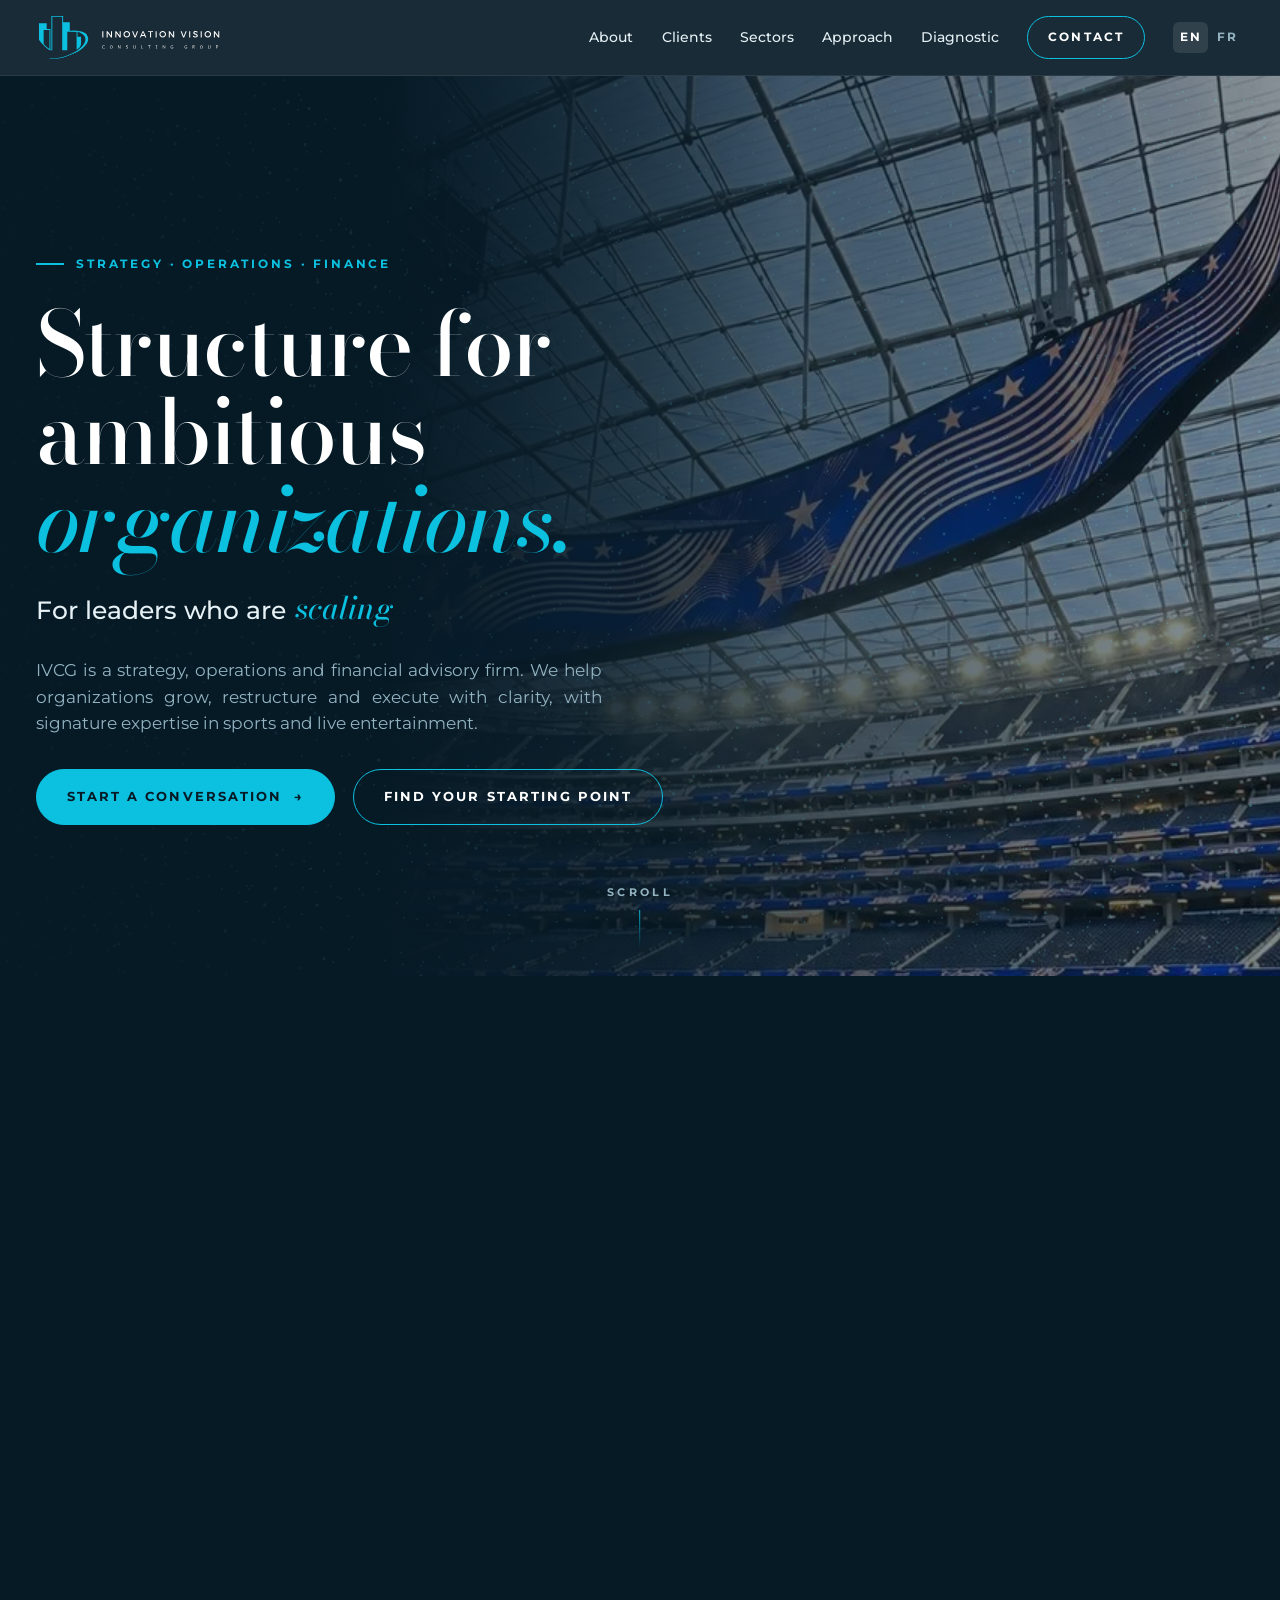
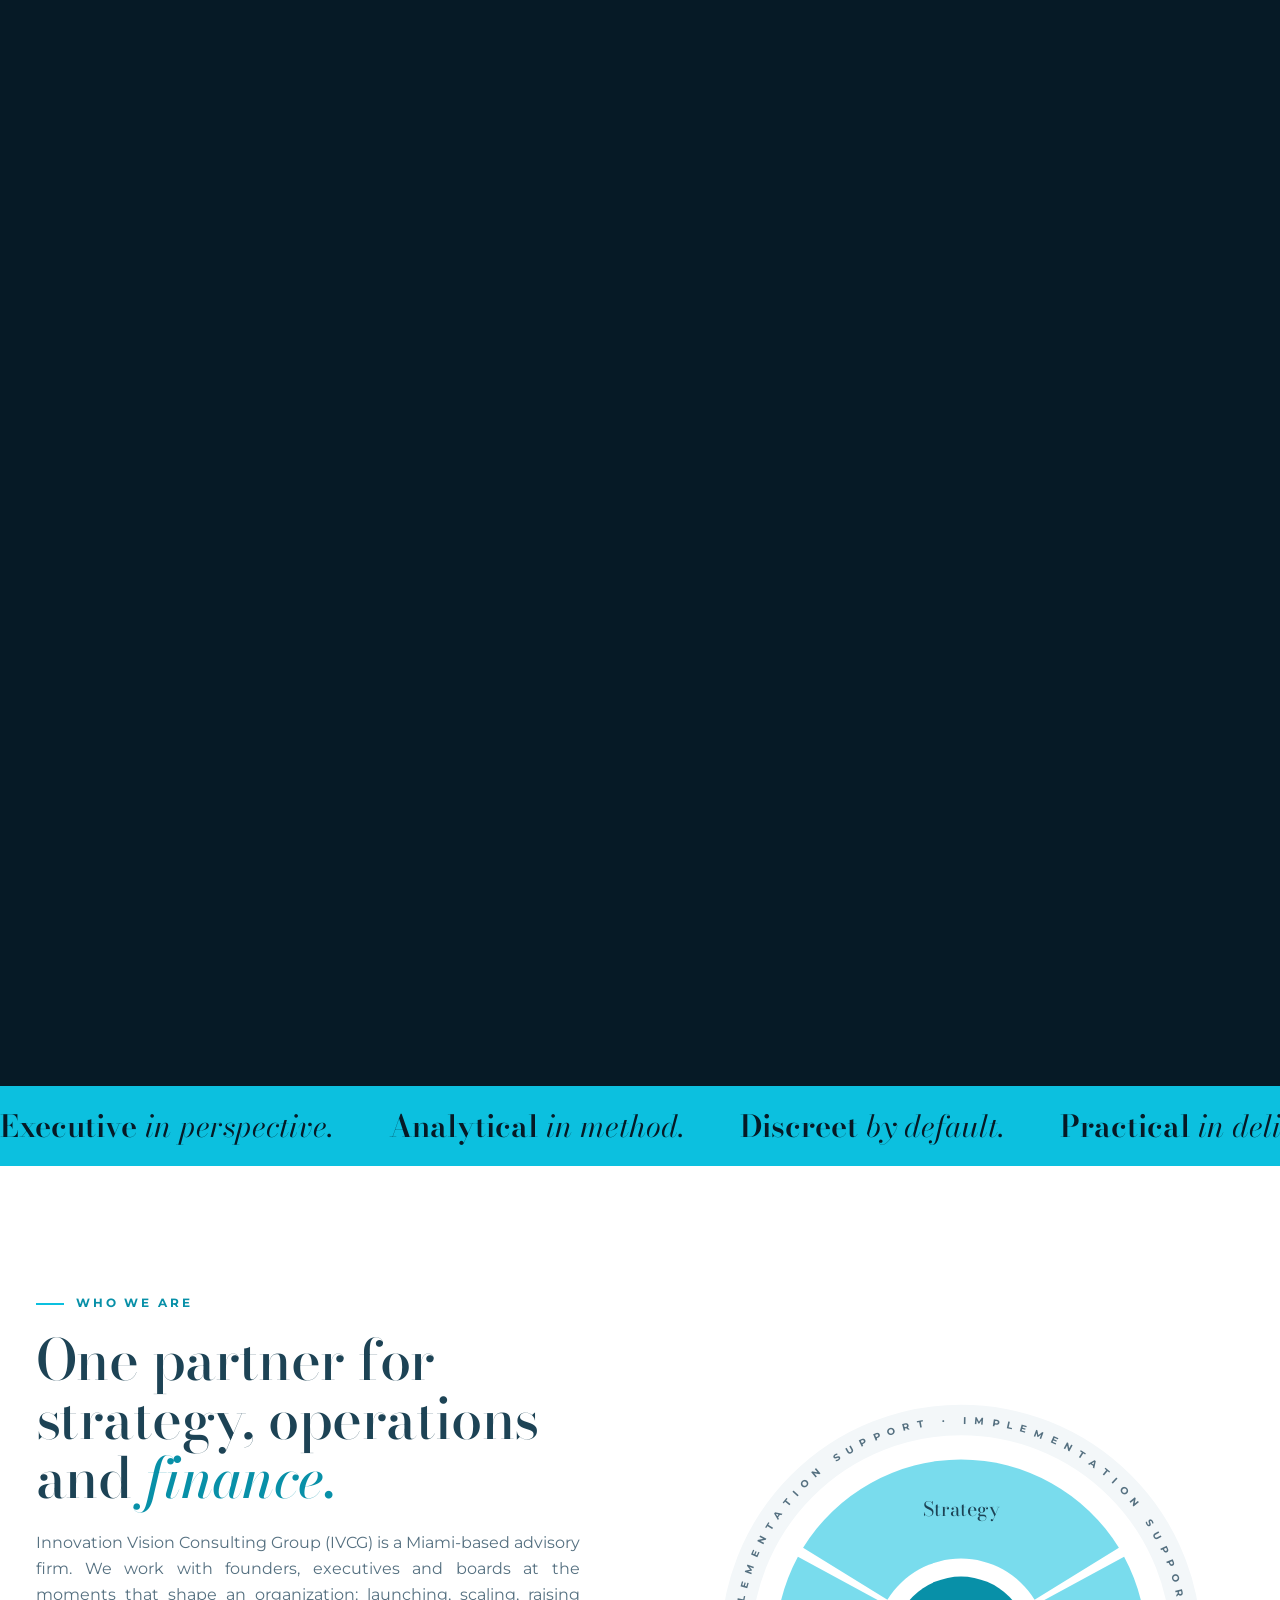
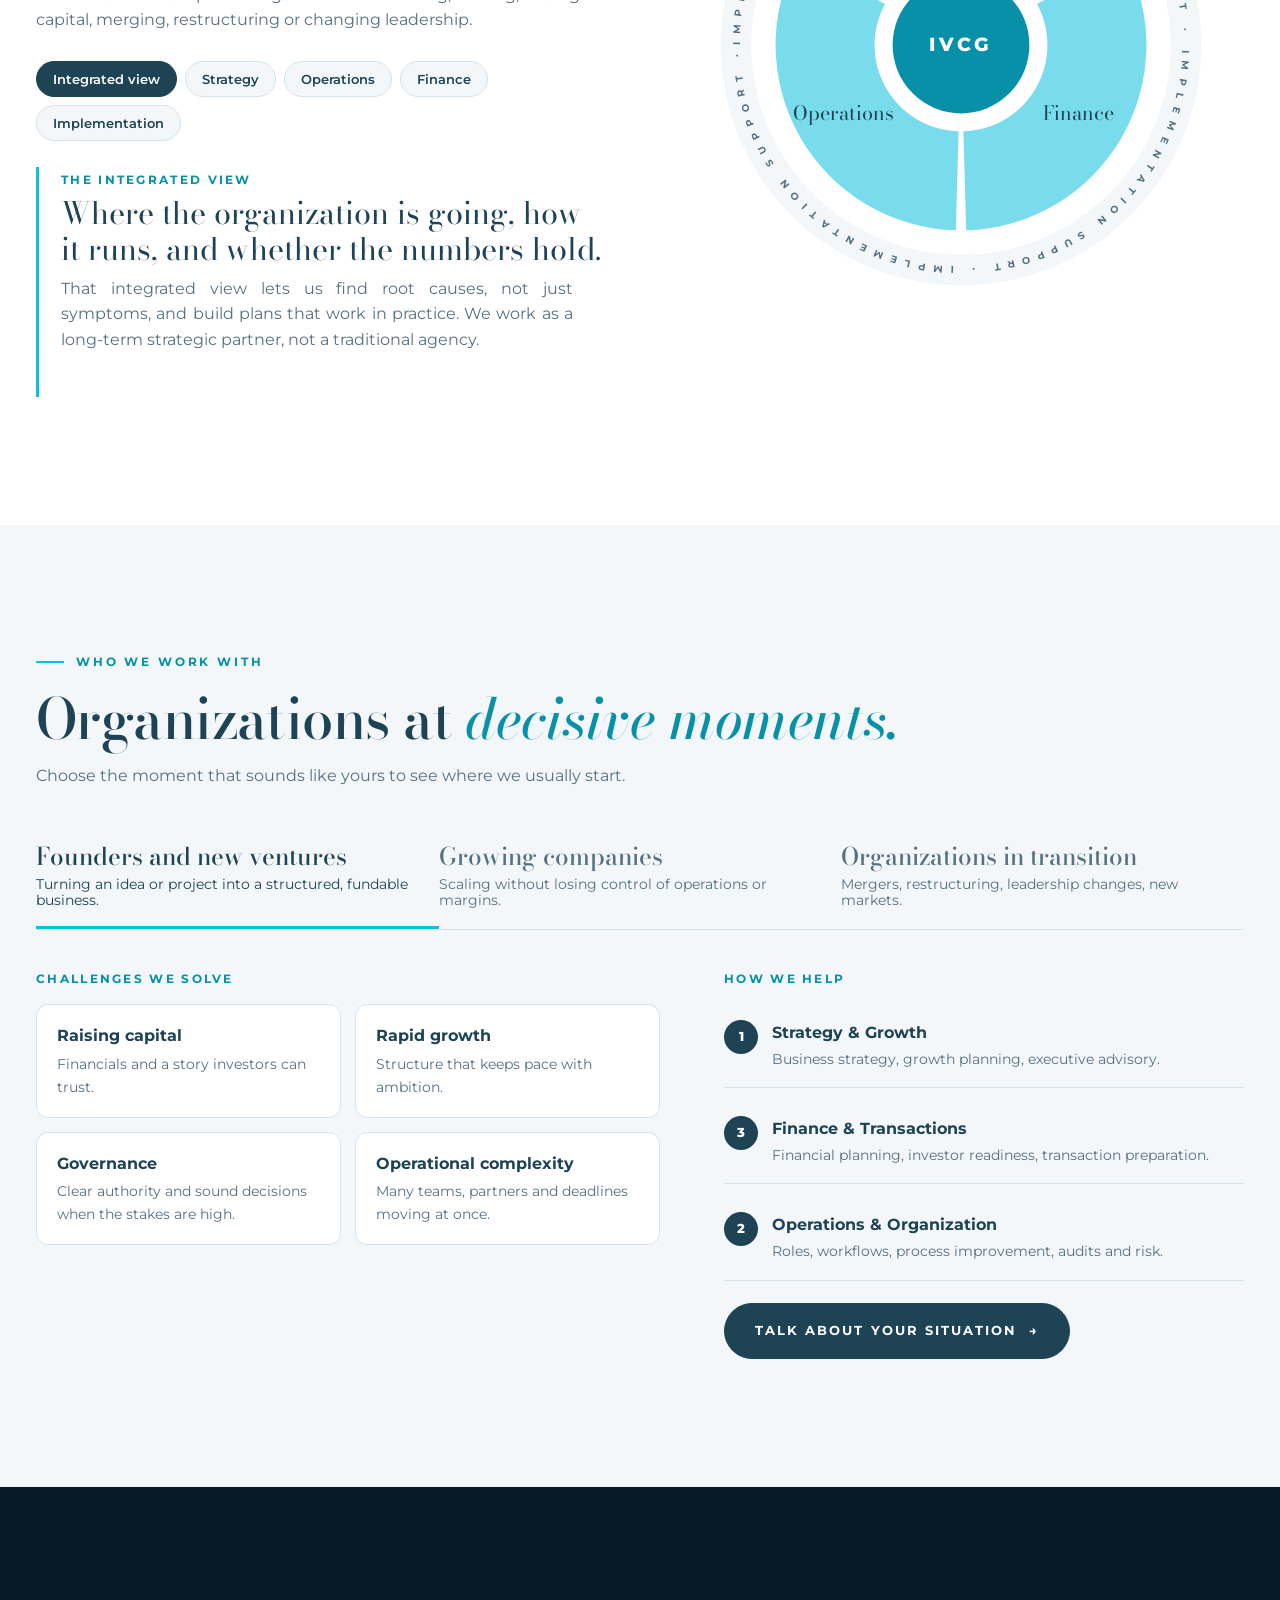
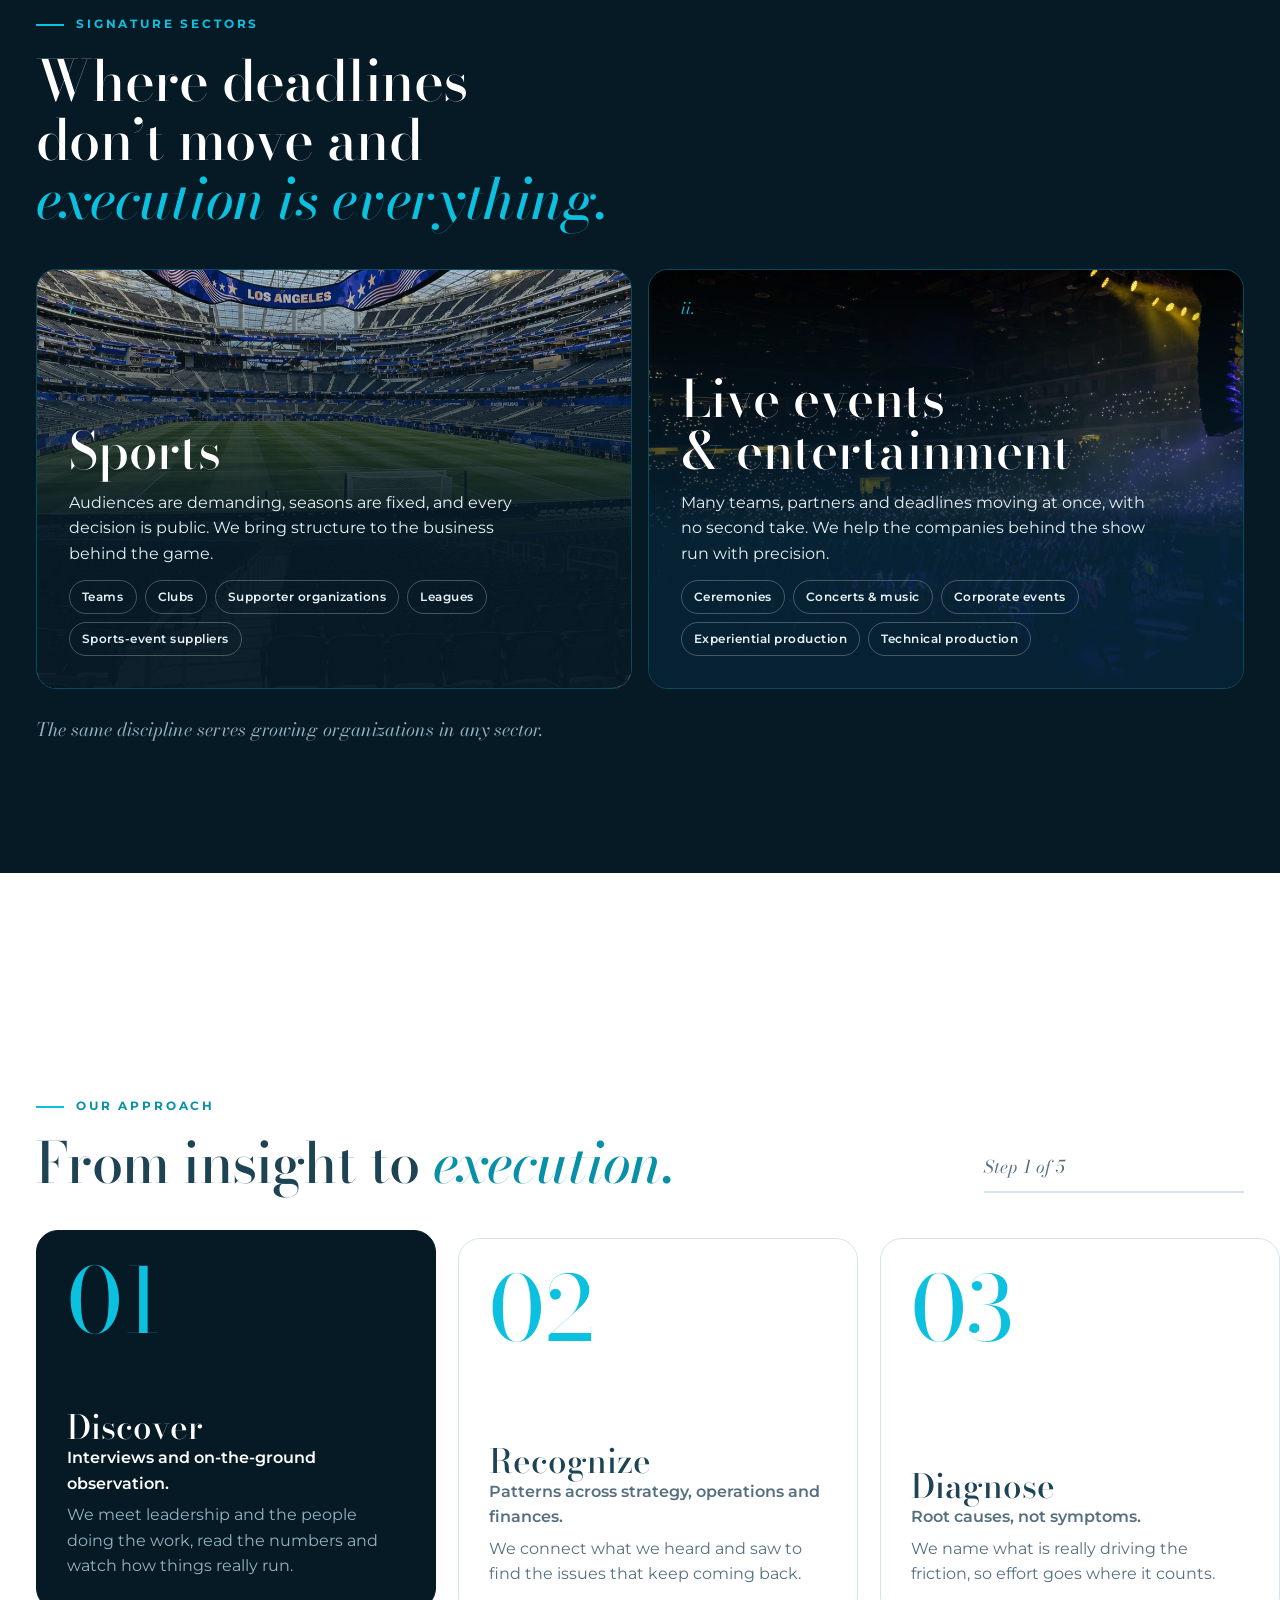
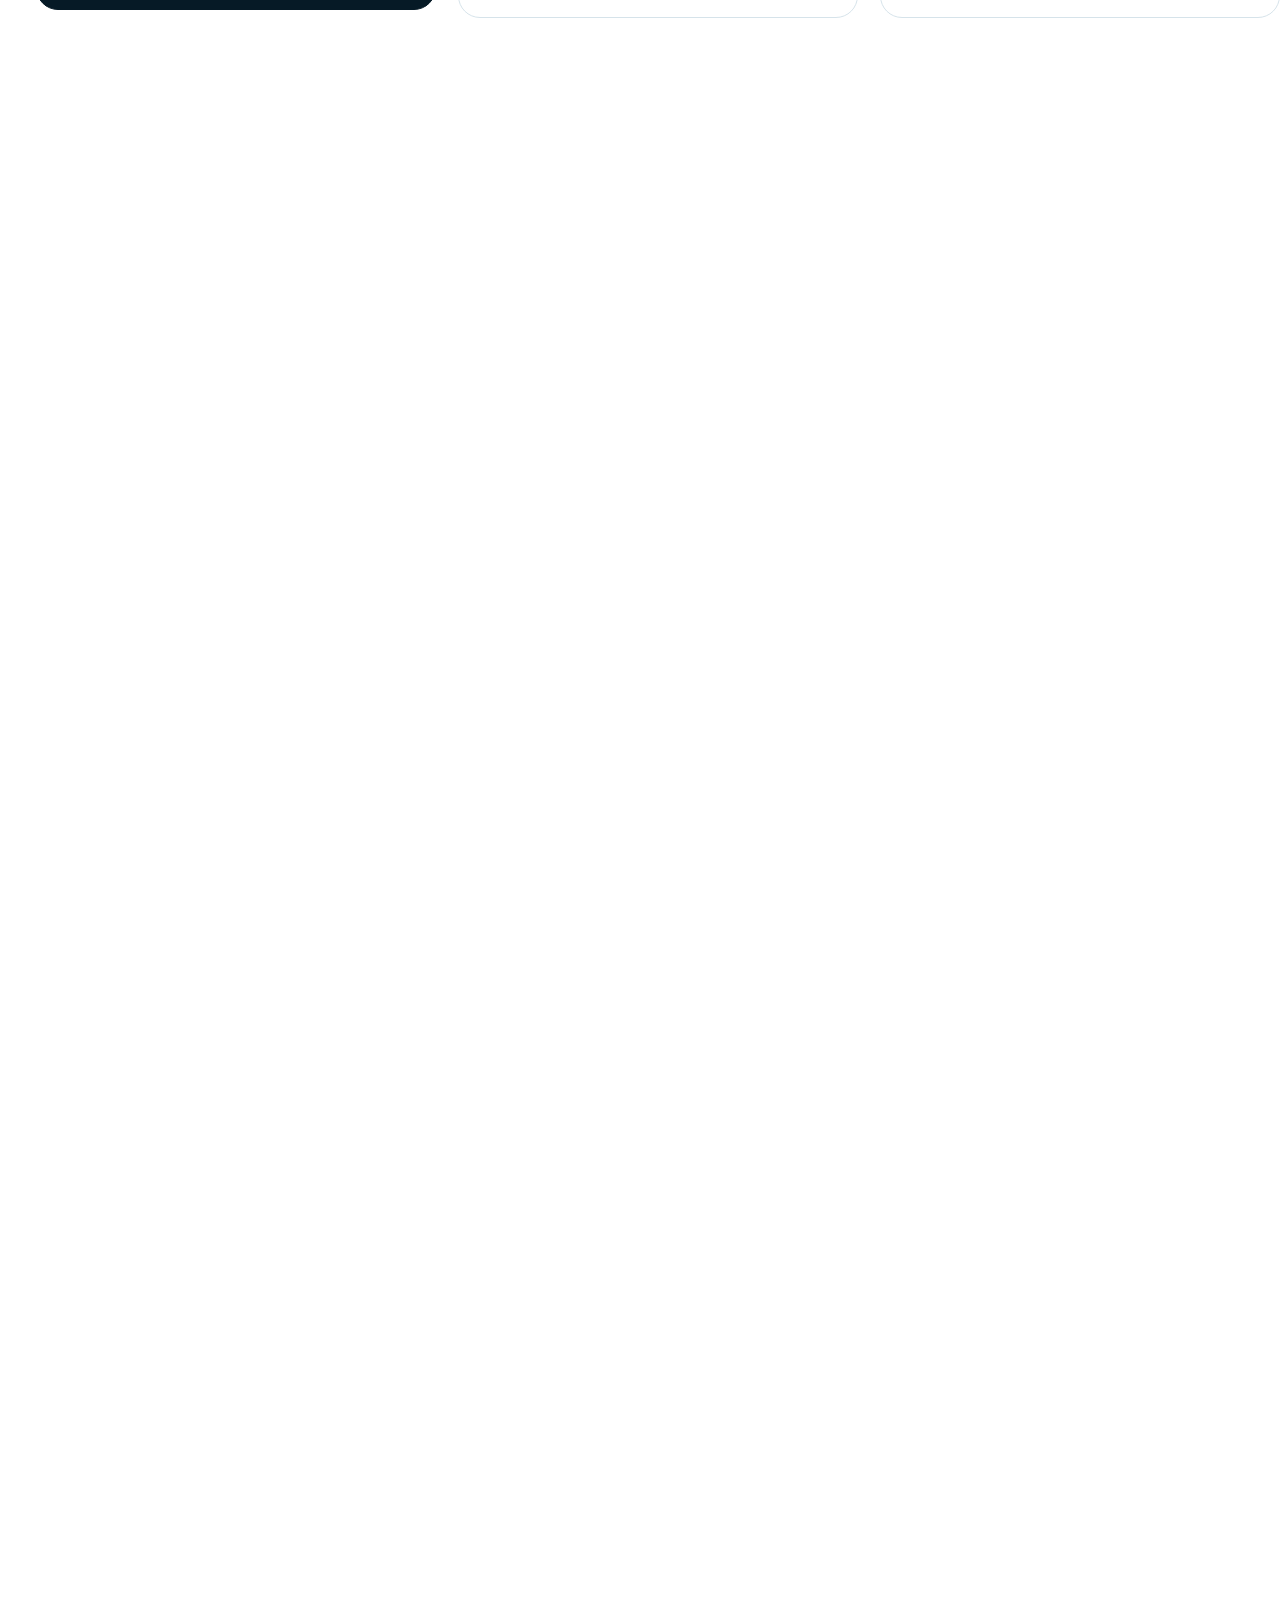
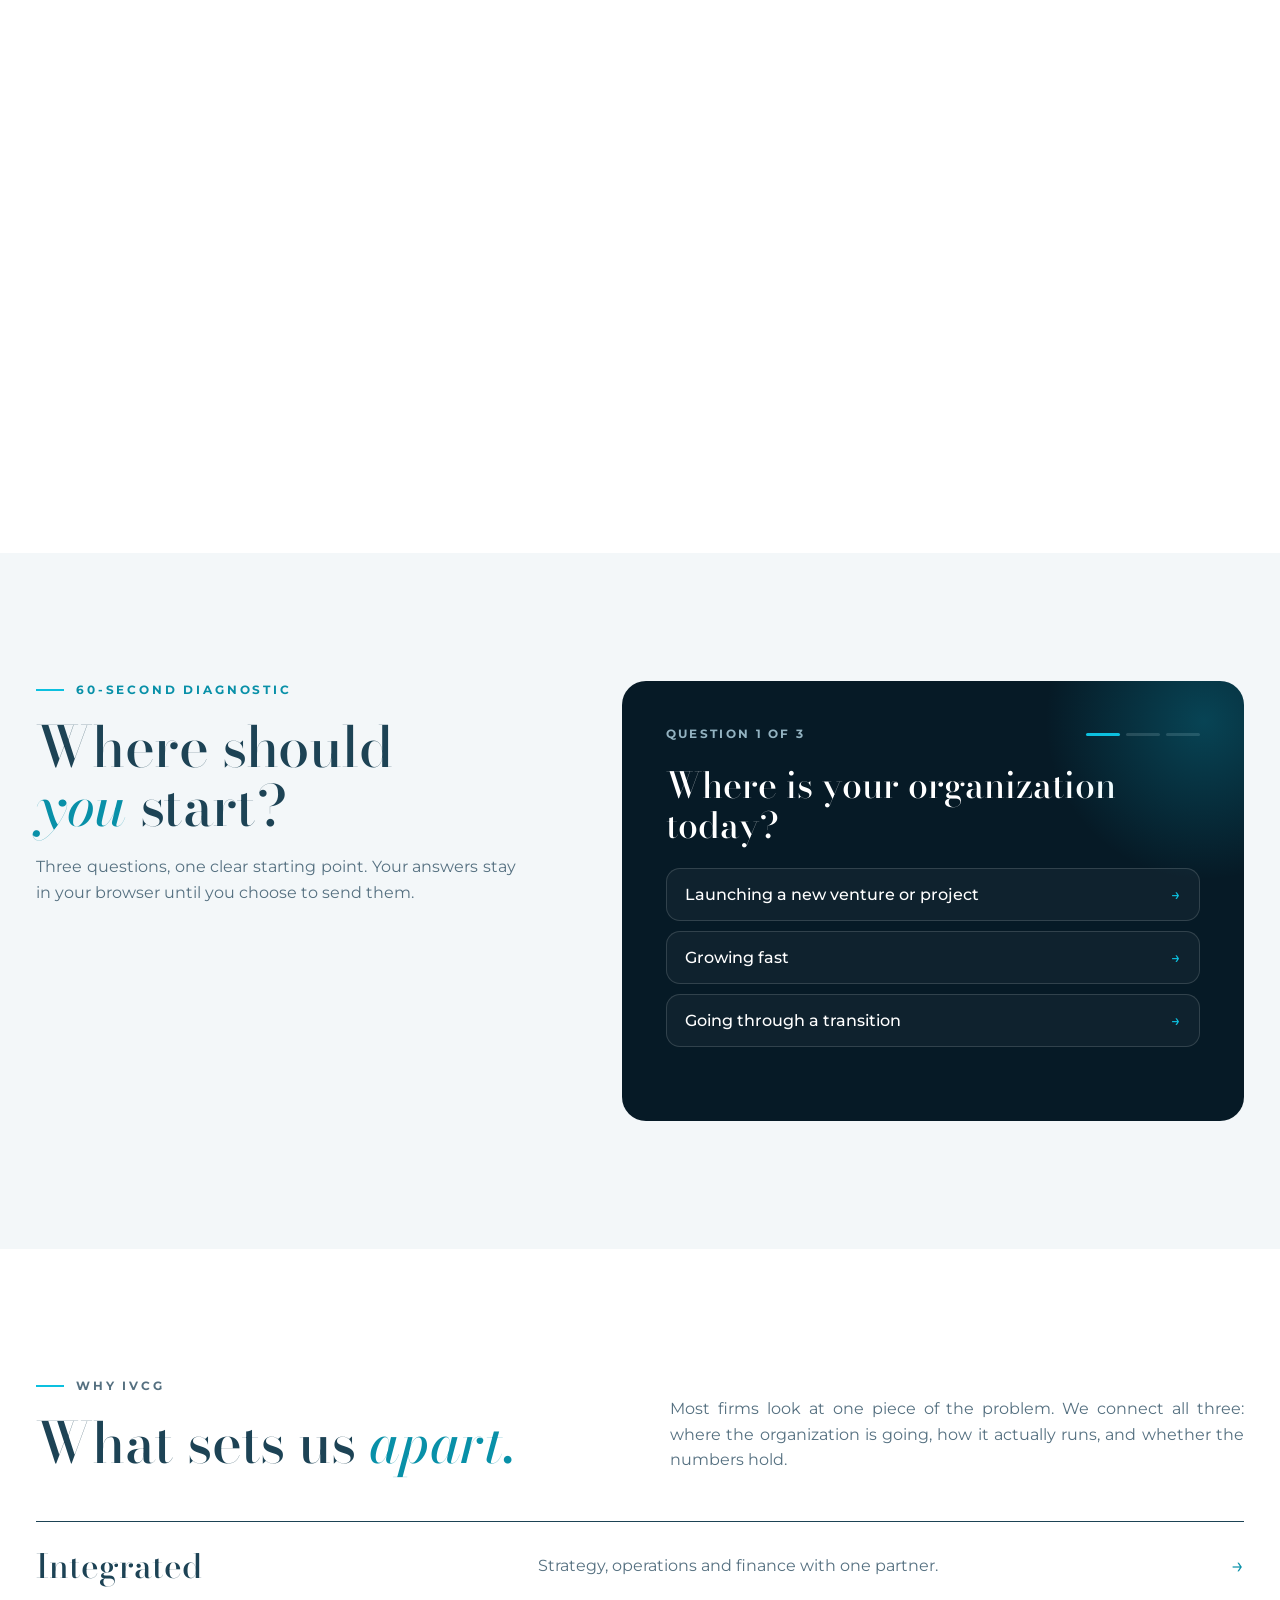
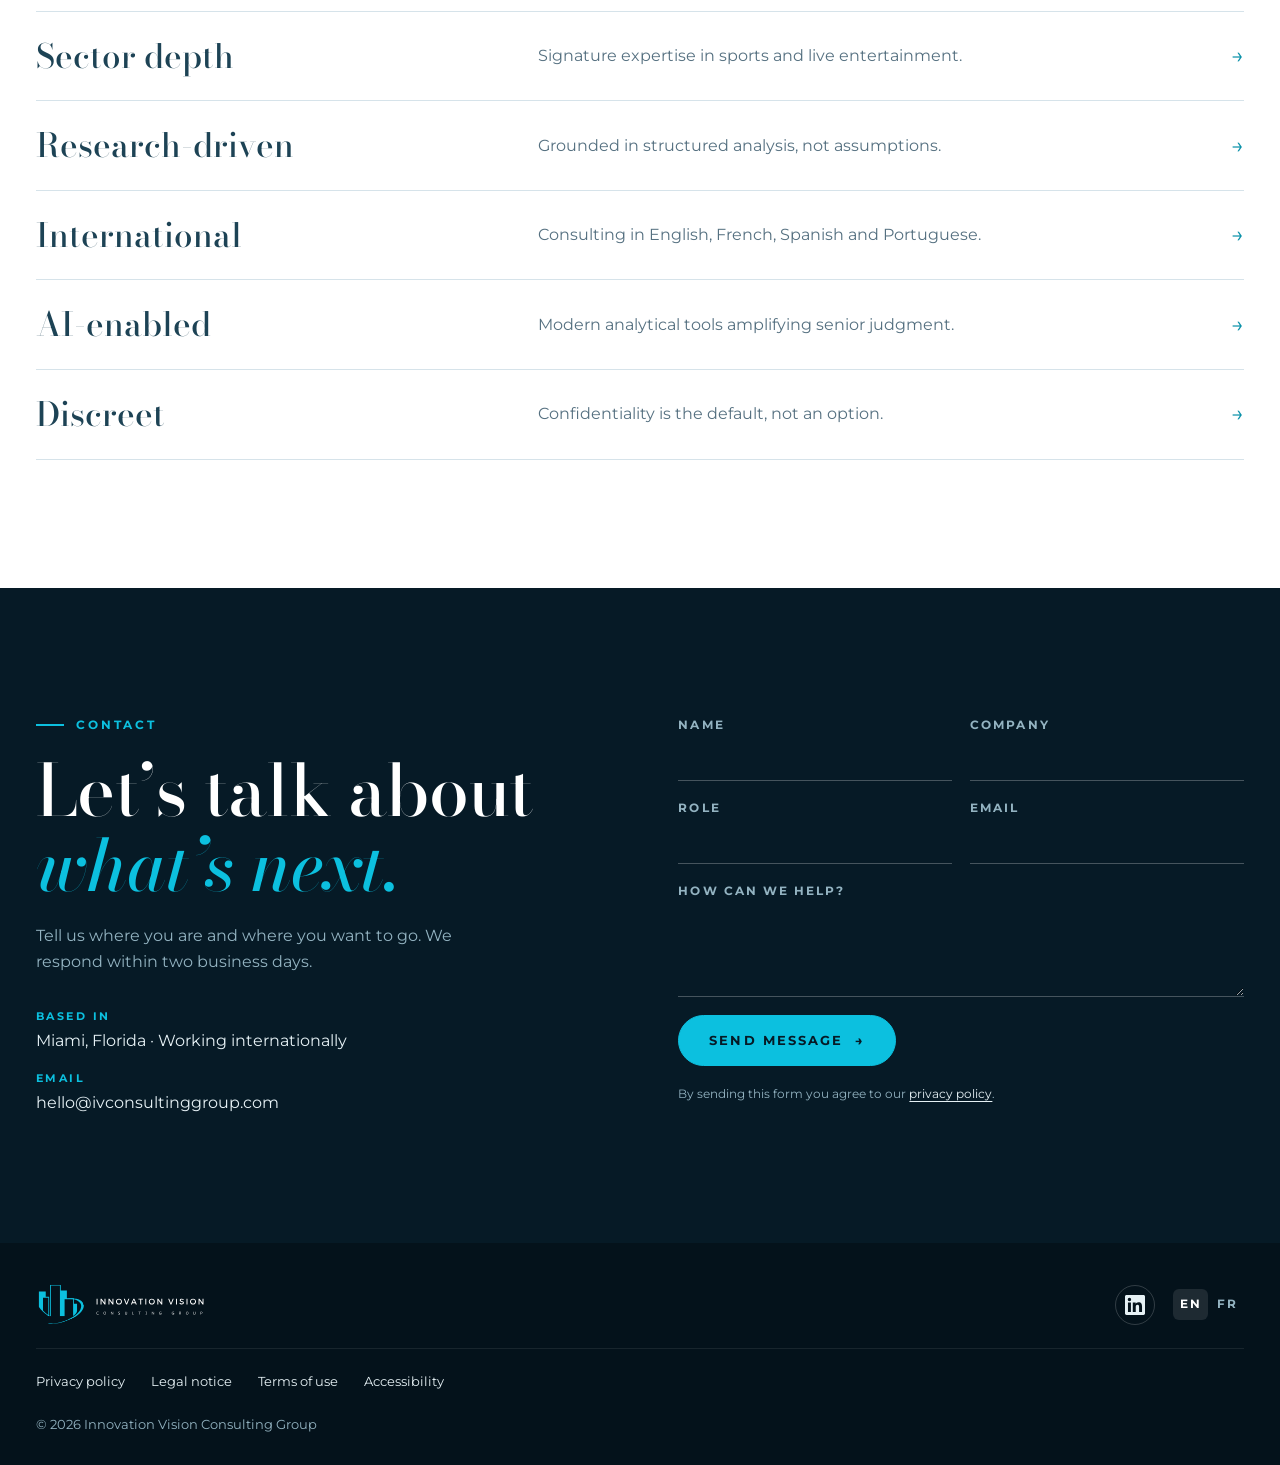
==== commit 6f3cd43a: "Fix email logo image and update signature with phone Co-Authored-By: Claude Opus 5.5 <noreply@anthro" ====
--- a/index.html
+++ b/index.html
@@ -20,7 +20,7 @@
   <meta property="og:image:height" content="630">
   <meta property="og:image:alt" content="Innovation Vision Consulting Group">
   <meta name="twitter:card" content="summary_large_image">
-  <script type="application/ld+json">{"@context": "https://schema.org", "@type": "ProfessionalService", "@id": "https://ivconsultinggroup.com/#org", "name": "Innovation Vision Consulting Group", "alternateName": "IVCG", "url": "https://ivconsultinggroup.com/", "logo": "https://ivconsultinggroup.com/assets/email-logo.png", "image": "https://ivconsultinggroup.com/assets/share-en.jpg", "email": "hello@ivconsultinggroup.com", "sameAs": ["https://www.linkedin.com/company/ivconsultinggroup"], "address": {"@type": "PostalAddress", "addressLocality": "Miami", "addressRegion": "FL", "addressCountry": "US"}, "areaServed": "Worldwide", "knowsLanguage": ["en", "fr", "es", "pt"], "knowsAbout": ["Business strategy", "Operations consulting", "Financial planning", "Sports business", "Live events", "Entertainment industry", "Organizational design", "Restructuring"], "description": "Strategy, operations and financial advisory firm based in Miami, with signature expertise in sports and live entertainment."}</script>
+  <script type="application/ld+json">{"@context": "https://schema.org", "@type": "ProfessionalService", "@id": "https://ivconsultinggroup.com/#org", "name": "Innovation Vision Consulting Group", "alternateName": "IVCG", "url": "https://ivconsultinggroup.com/", "logo": "https://ivconsultinggroup.com/assets/email-logo.png?v=2", "image": "https://ivconsultinggroup.com/assets/share-en.jpg", "email": "hello@ivconsultinggroup.com", "sameAs": ["https://www.linkedin.com/company/ivconsultinggroup"], "address": {"@type": "PostalAddress", "addressLocality": "Miami", "addressRegion": "FL", "addressCountry": "US"}, "areaServed": "Worldwide", "knowsLanguage": ["en", "fr", "es", "pt"], "knowsAbout": ["Business strategy", "Operations consulting", "Financial planning", "Sports business", "Live events", "Entertainment industry", "Organizational design", "Restructuring"], "description": "Strategy, operations and financial advisory firm based in Miami, with signature expertise in sports and live entertainment."}</script>
   <meta name="theme-color" content="#061a26">
   <link rel="icon" href="/assets/icon.svg?v=3" type="image/svg+xml">
   <link rel="icon" href="/assets/icon-32.png?v=3" sizes="32x32" type="image/png">
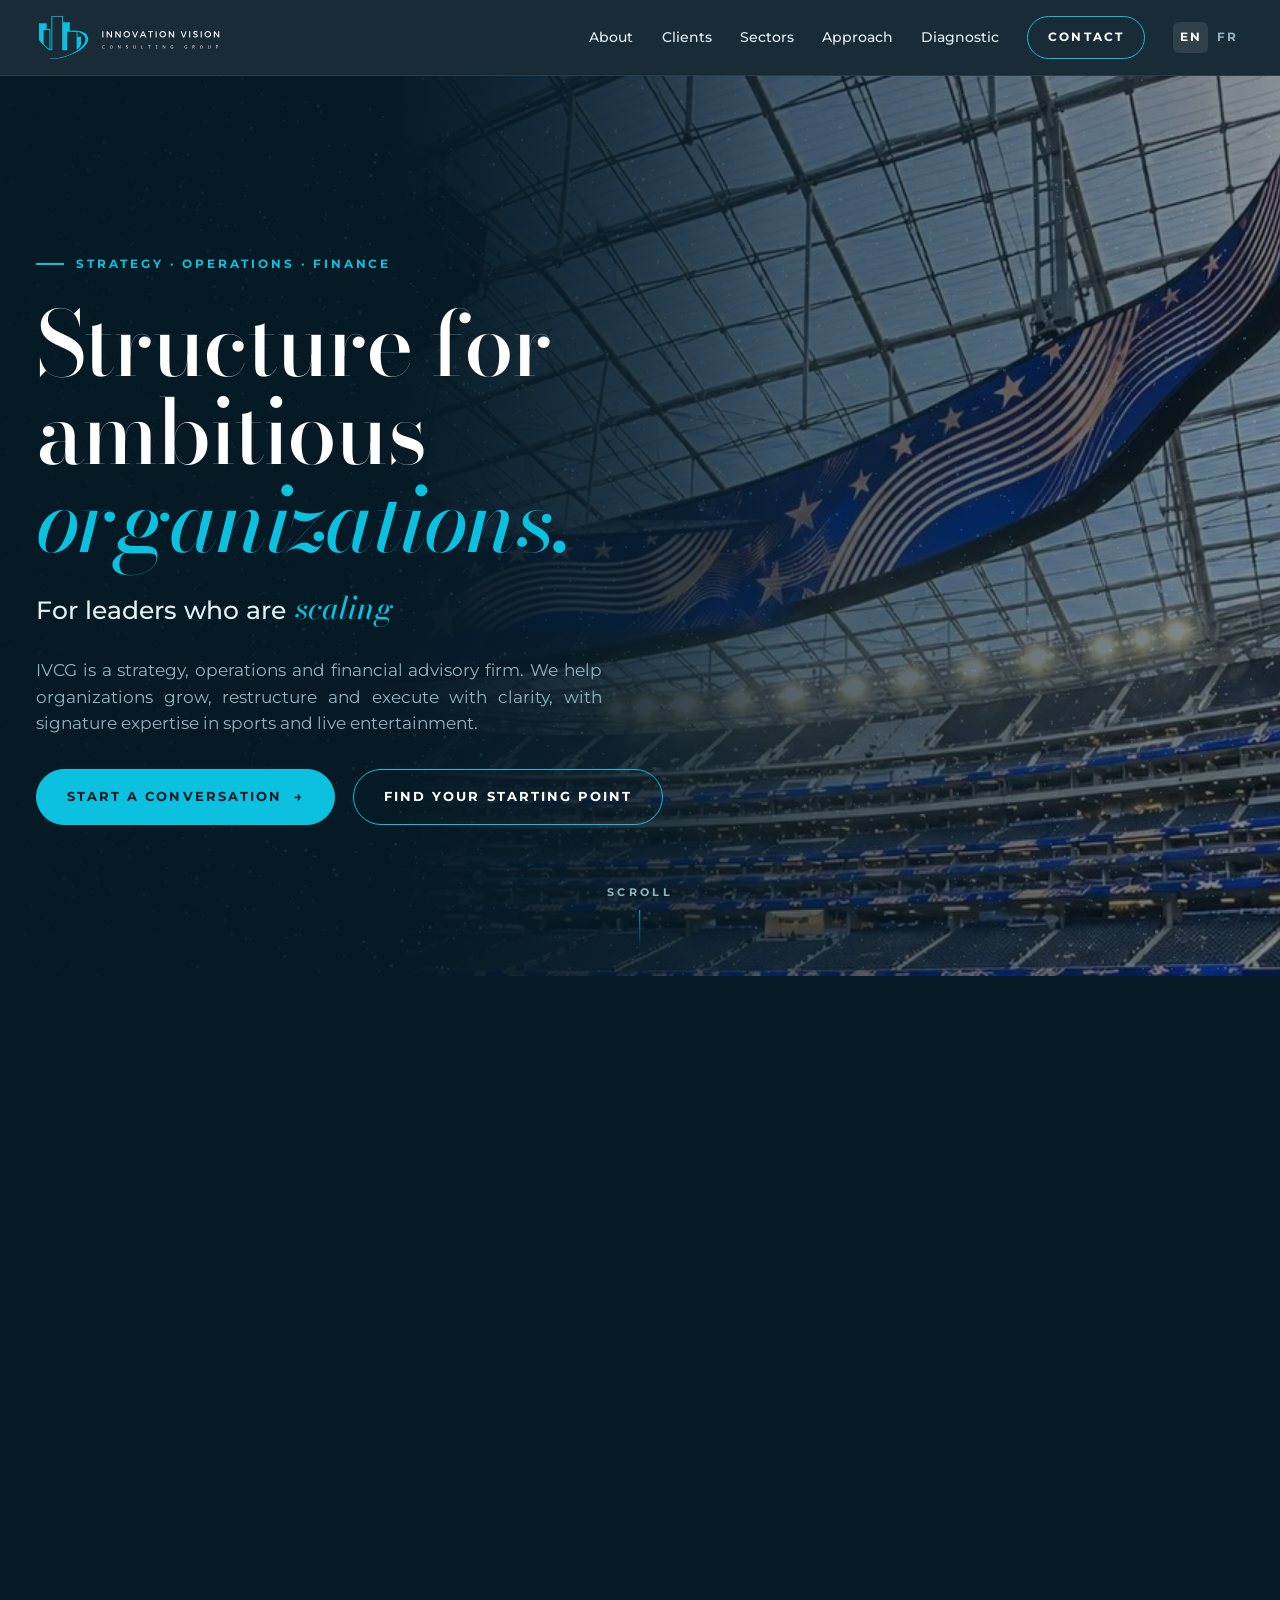
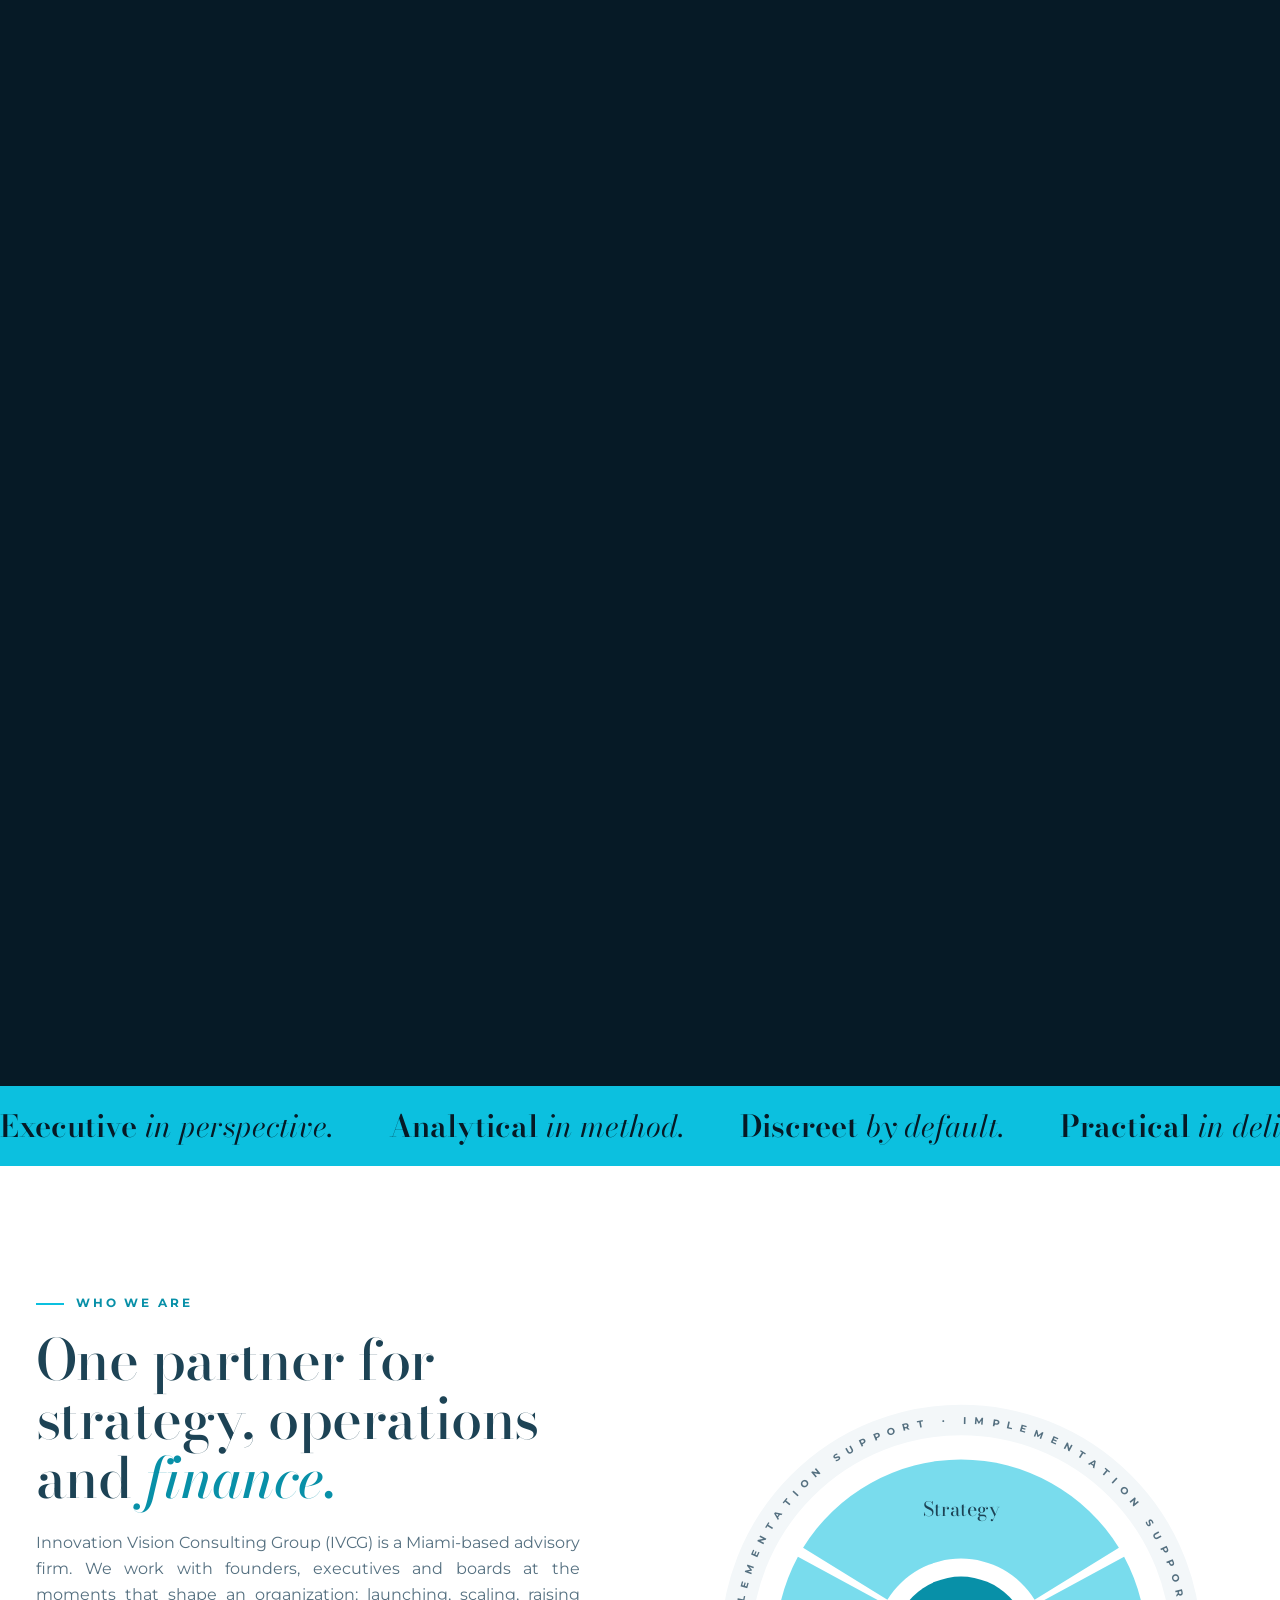
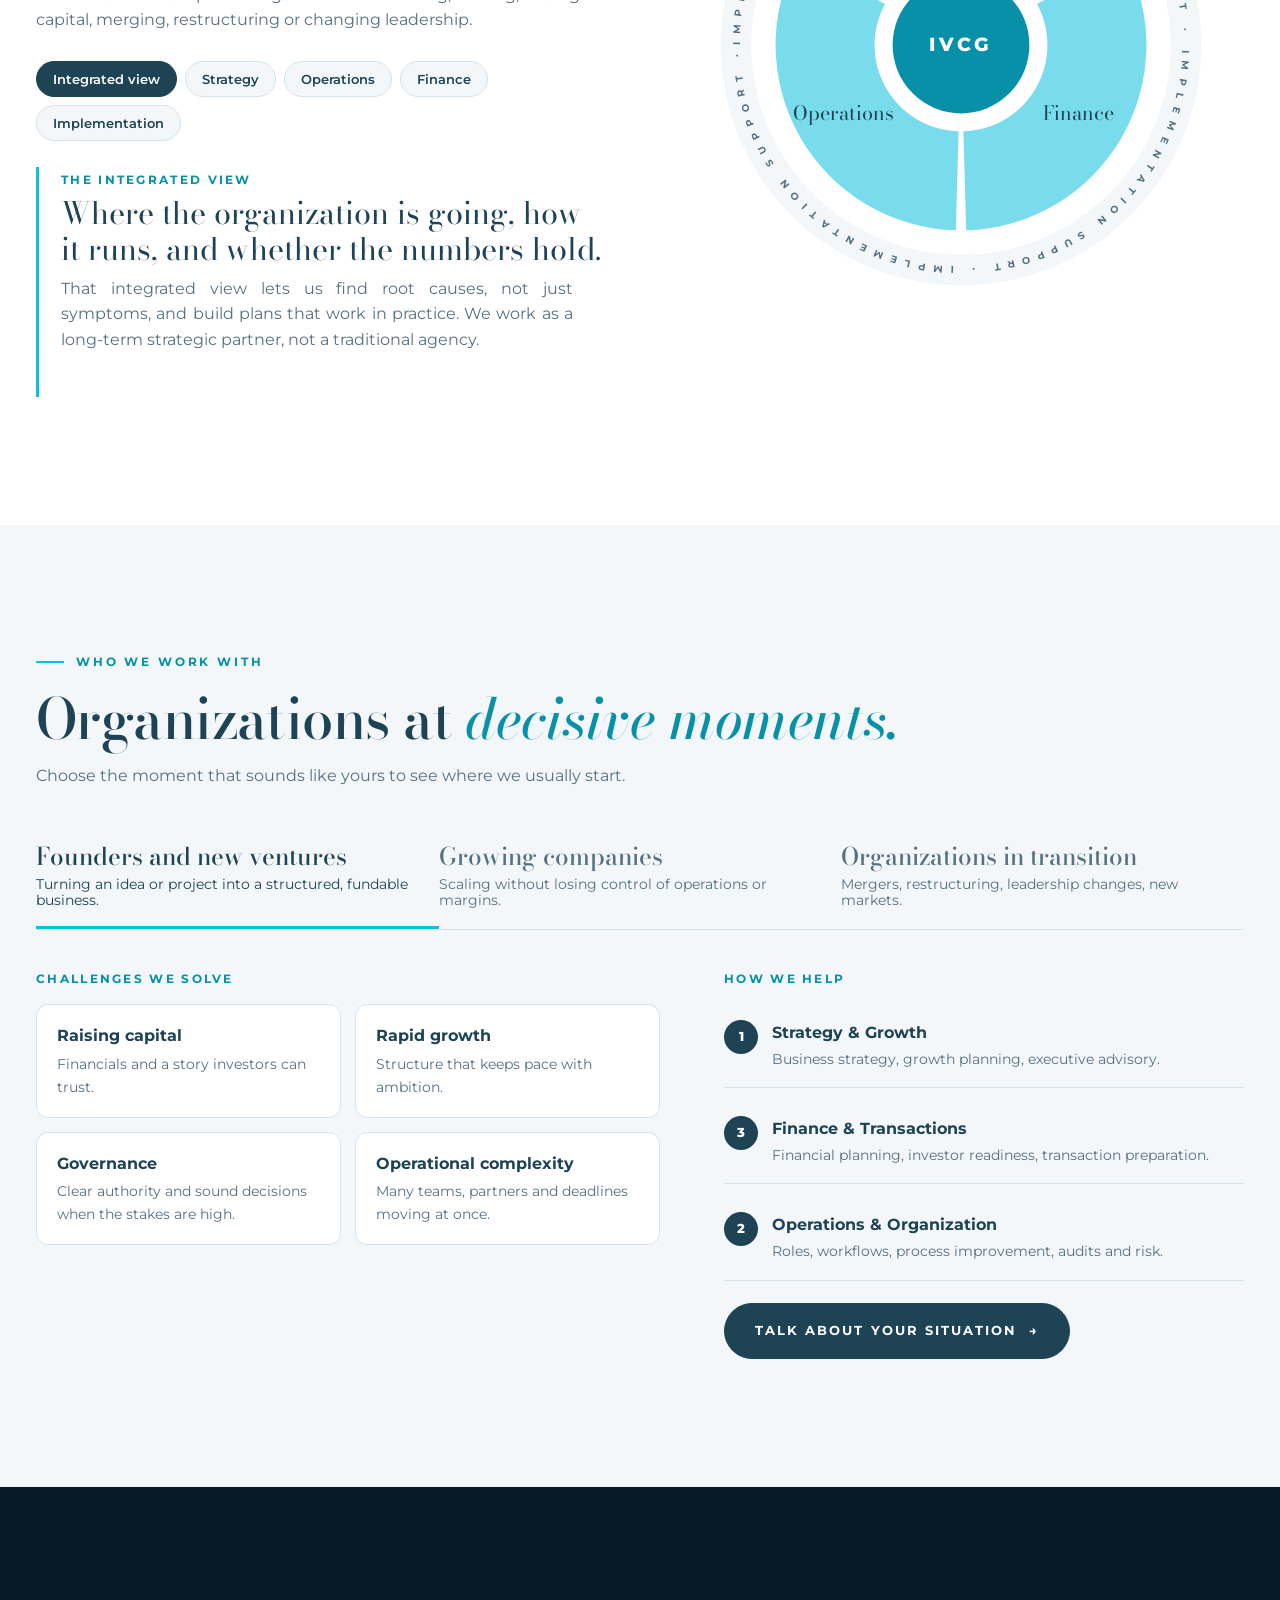
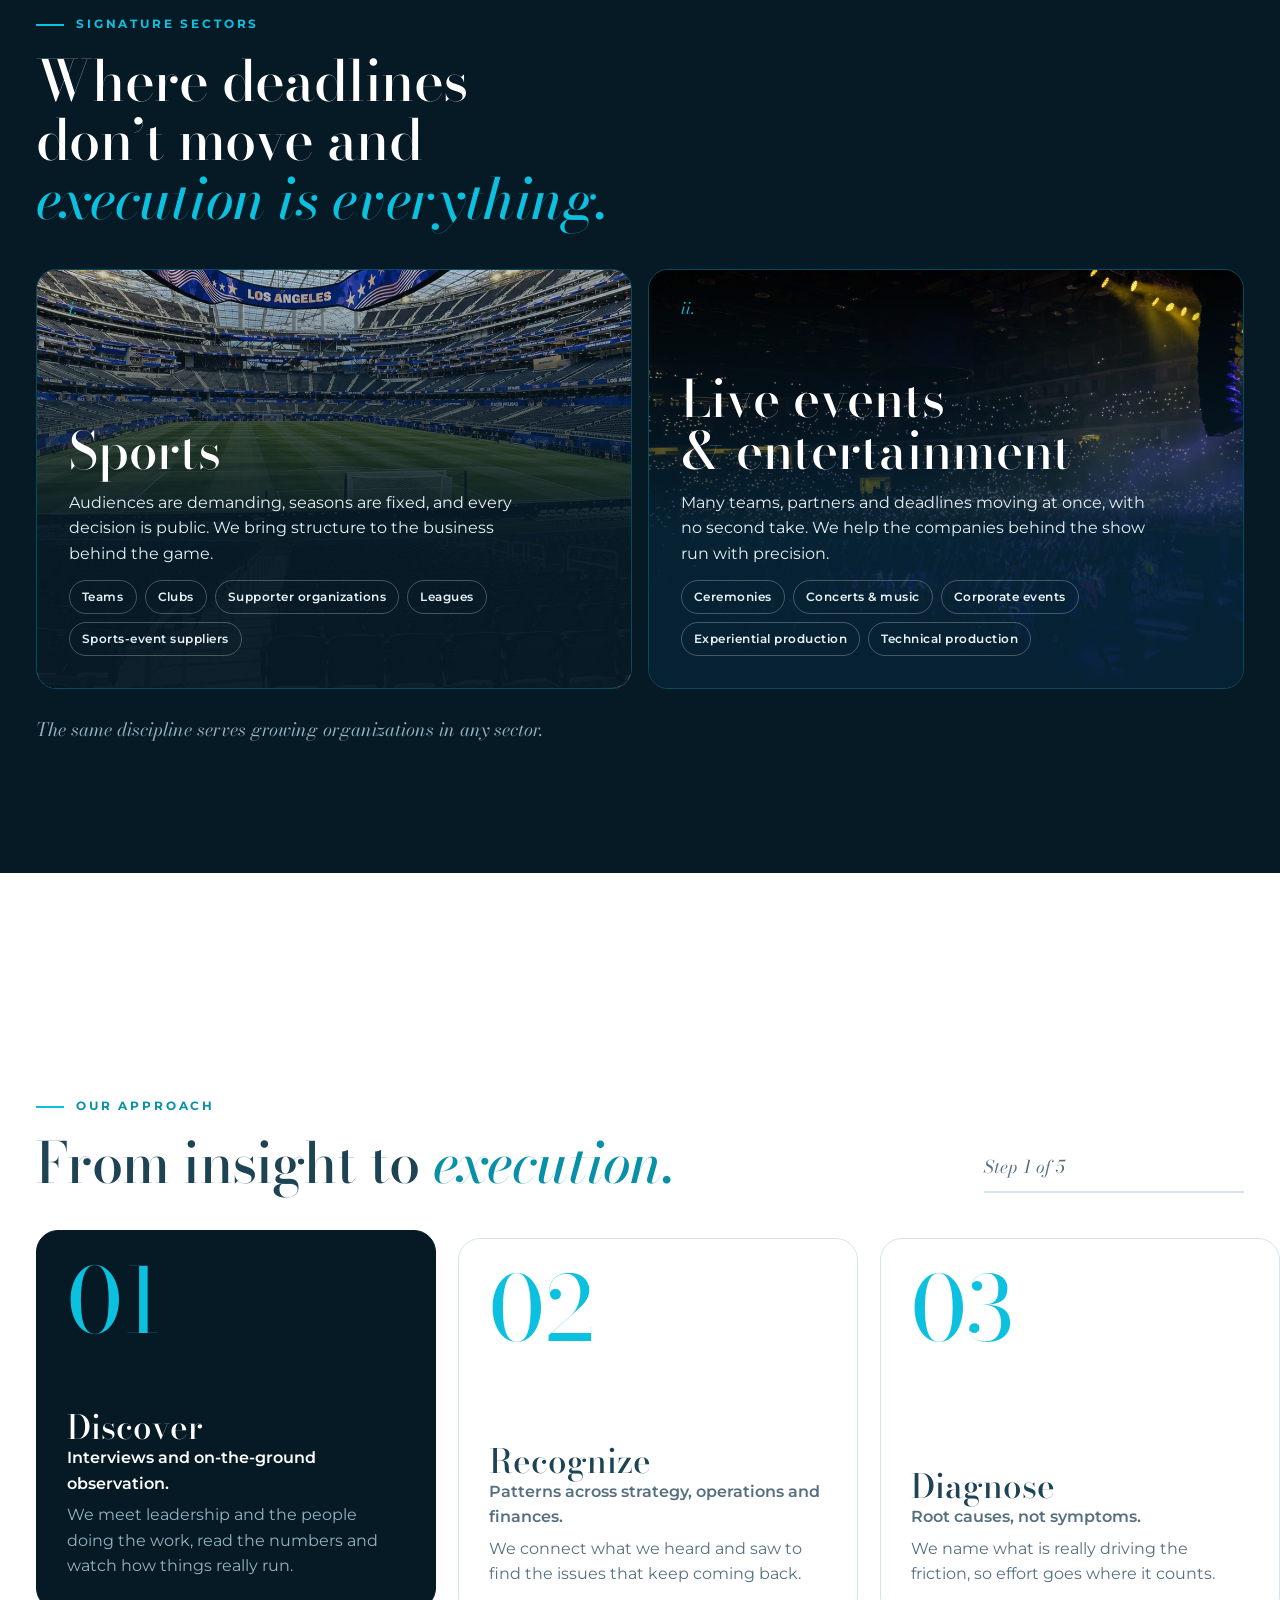
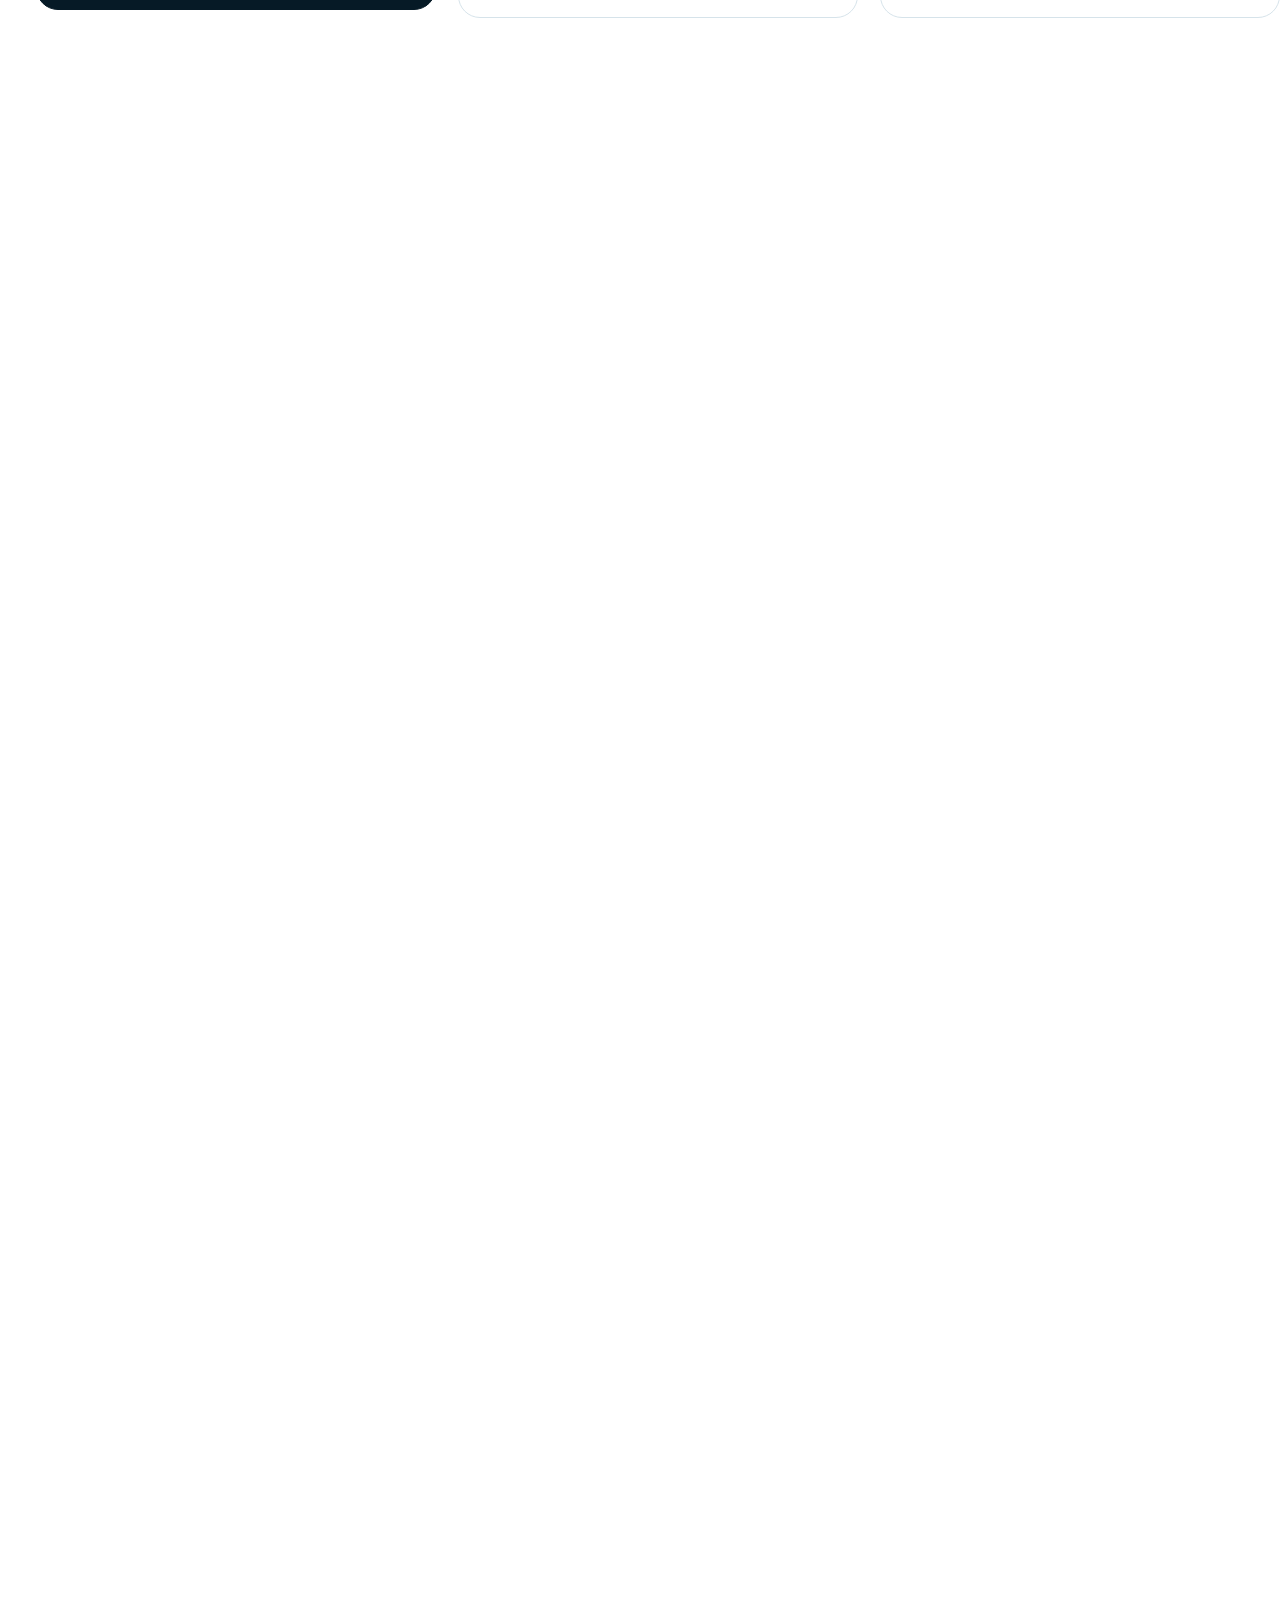
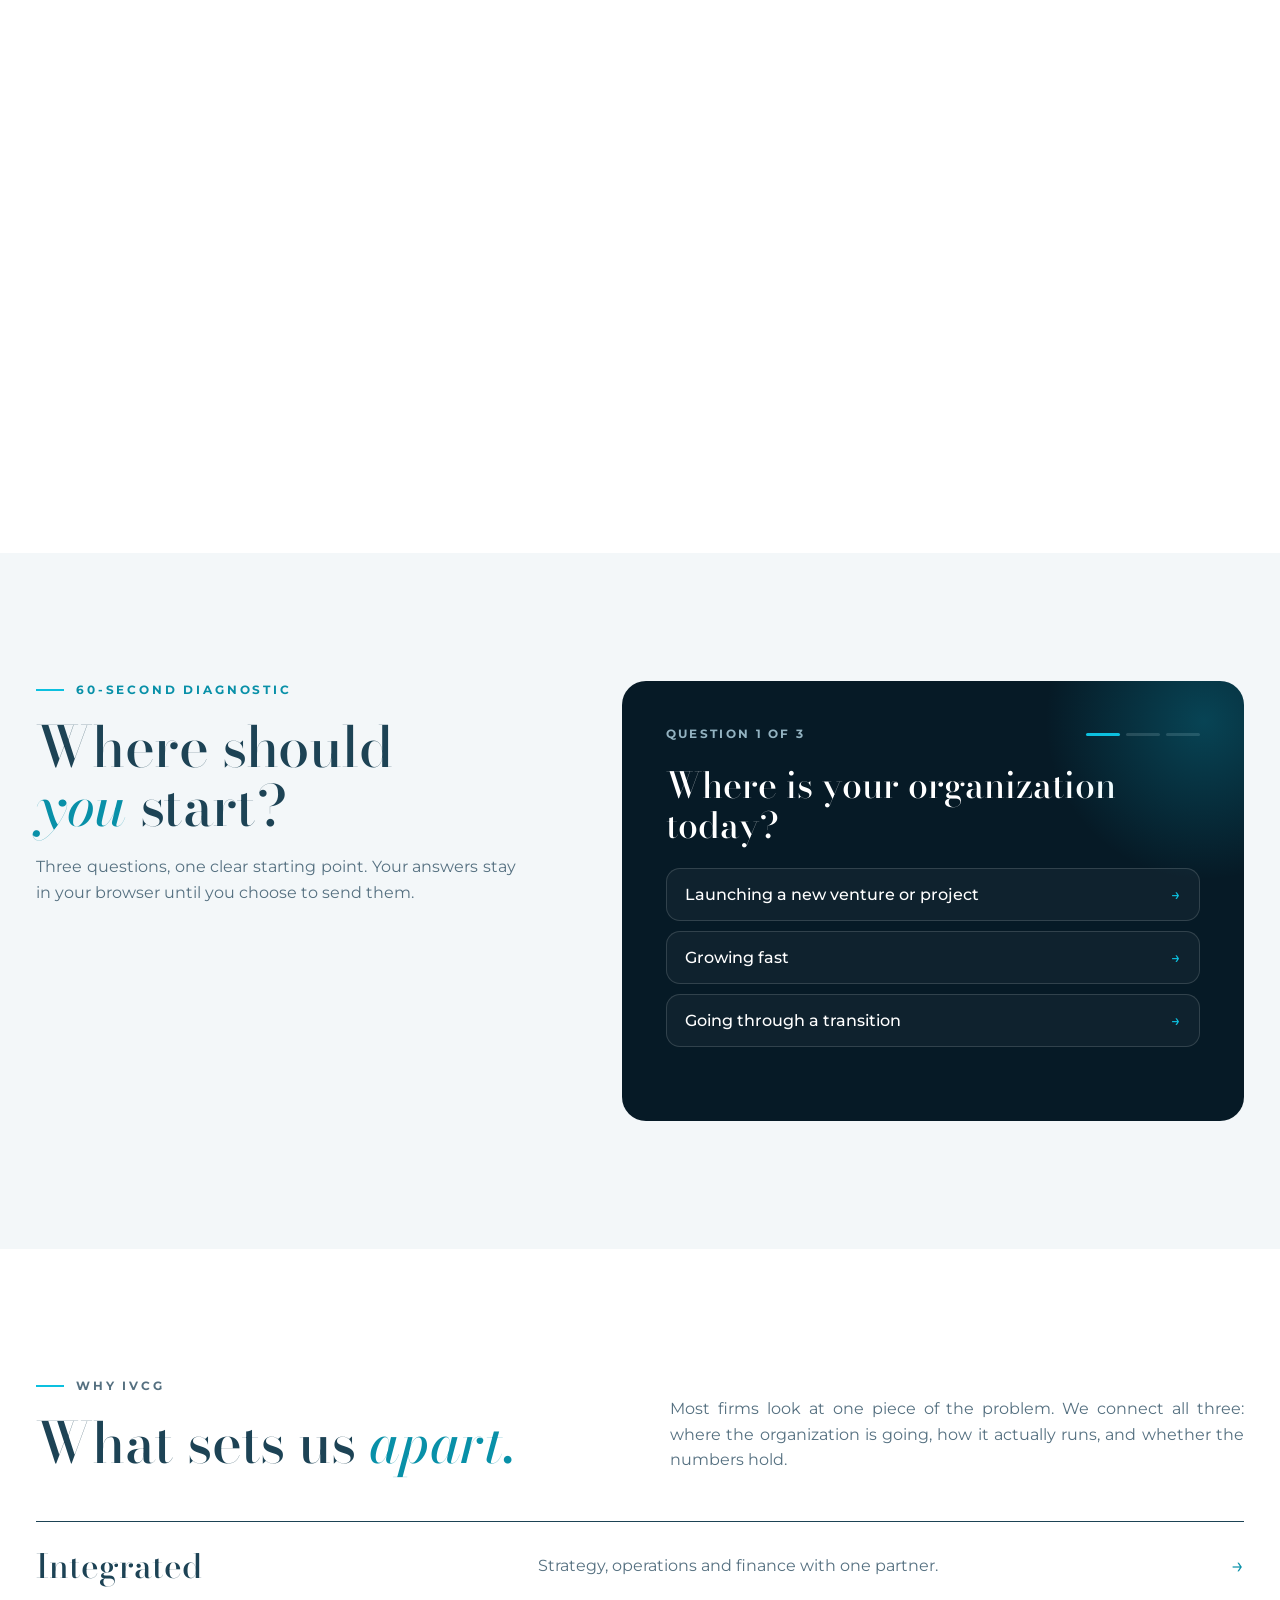
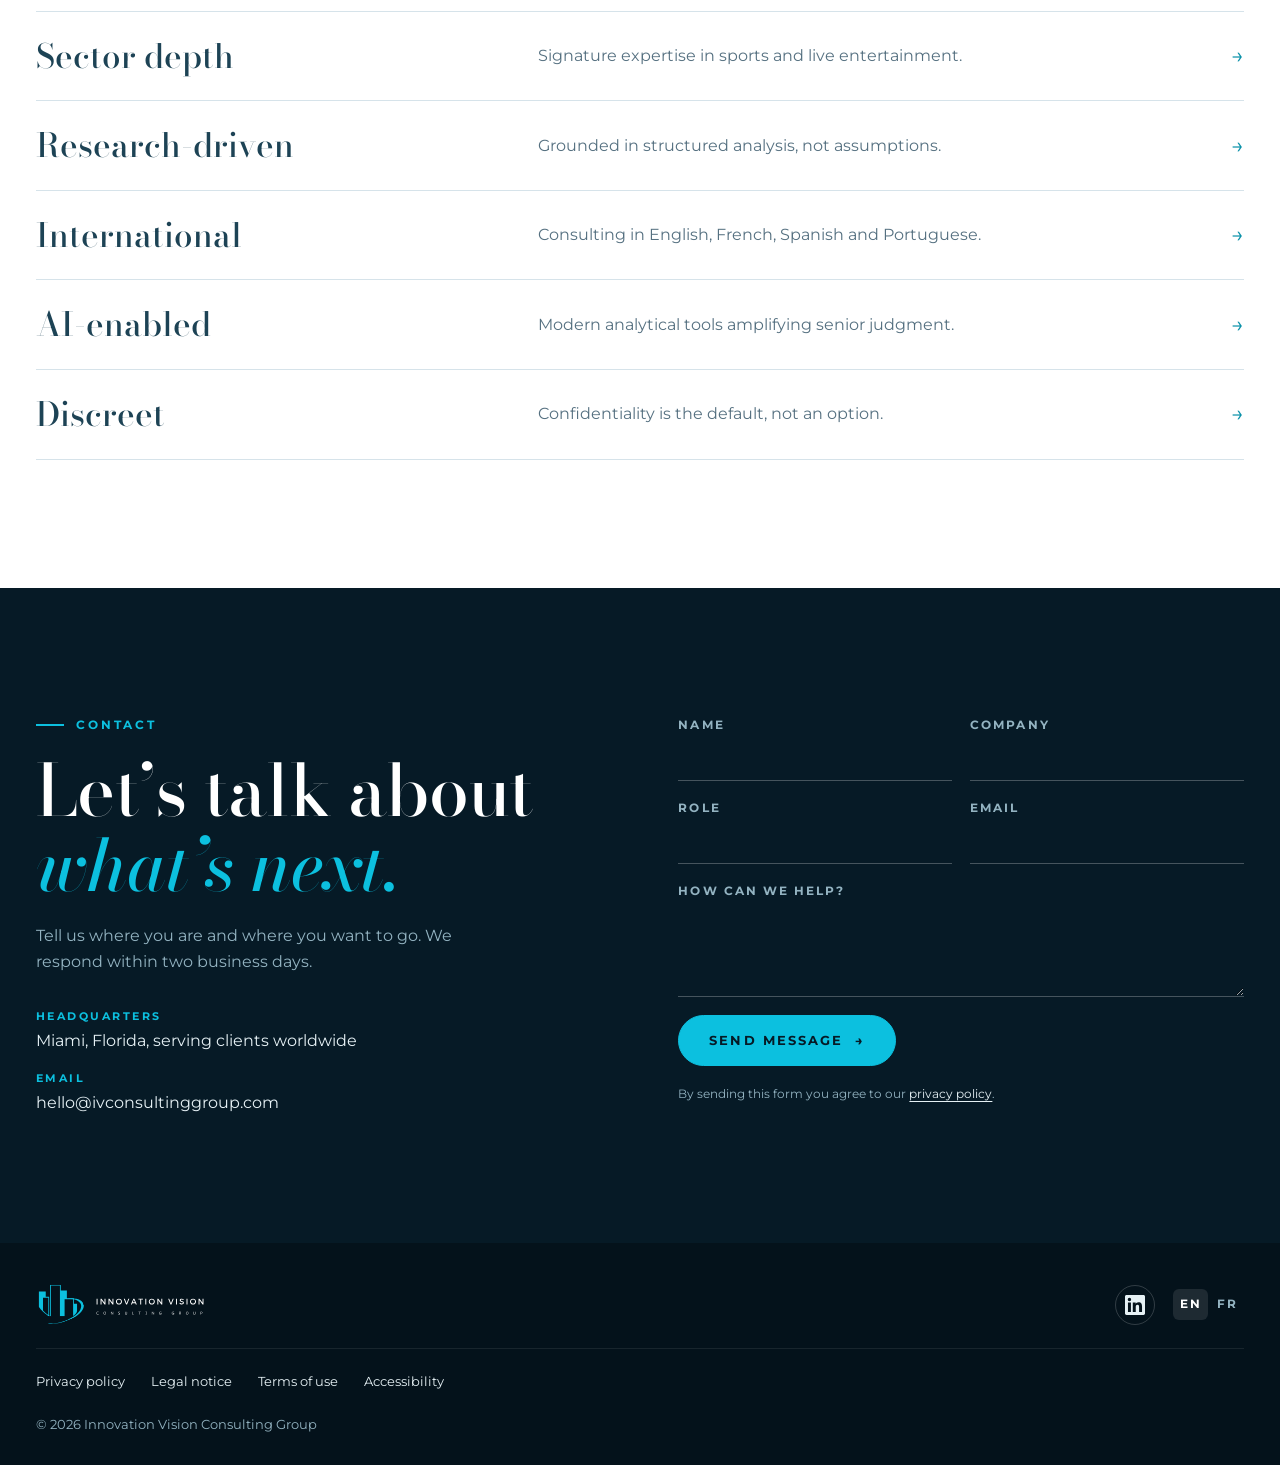
==== commit 7e0c3214: "Add general mailbox signature and reword headquarters line Co-Authored-By: Claude Opus 5.5 <noreply@" ====
--- a/index.html
+++ b/index.html
@@ -567,7 +567,7 @@
         <h2 class="display">Let’s talk about <em>what’s next.</em></h2>
         <p class="lede">Tell us where you are and where you want to go. We respond within two business days.</p>
         <dl class="details">
-          <div><dt>Based in</dt><dd>Miami, Florida · Working internationally</dd></div>
+          <div><dt>Headquarters</dt><dd>Miami, Florida, serving clients worldwide</dd></div>
           <div><dt>Email</dt><dd>hello@ivconsultinggroup.com</dd></div>
         </dl>
       </div>
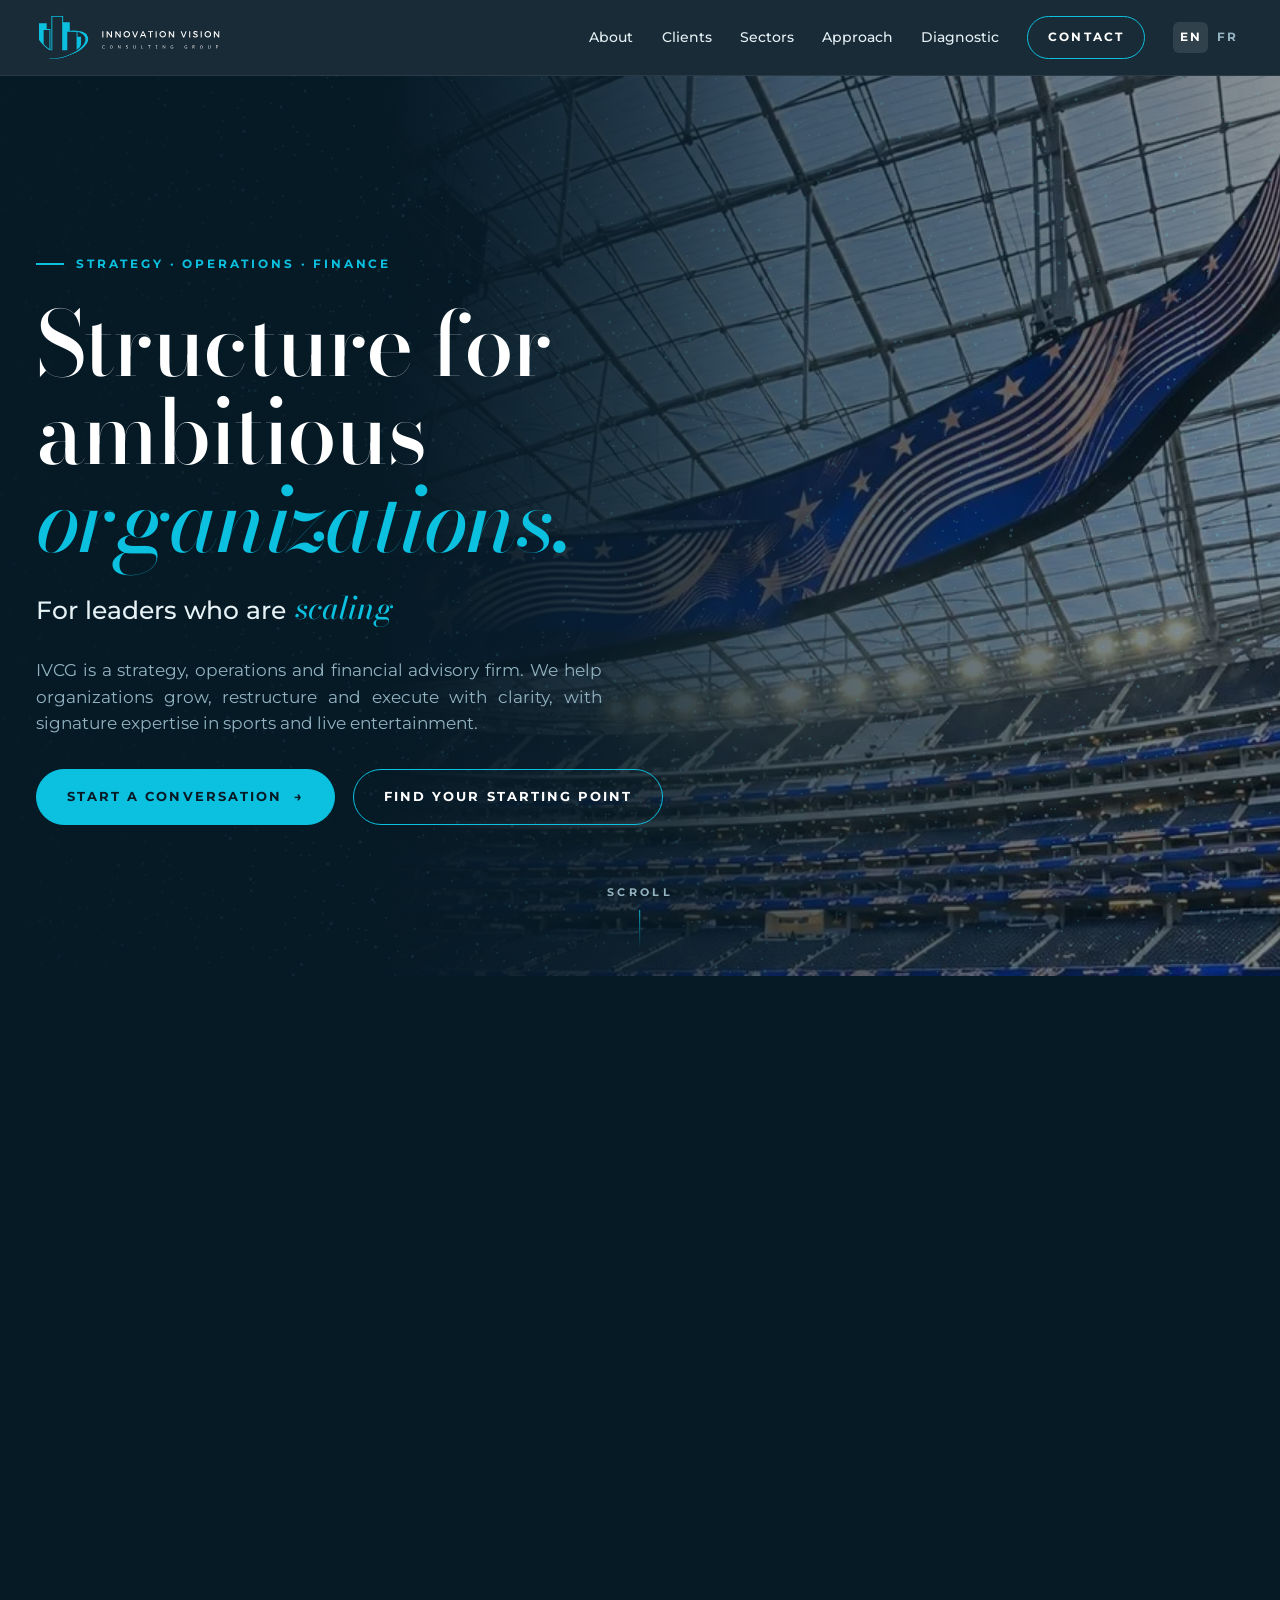
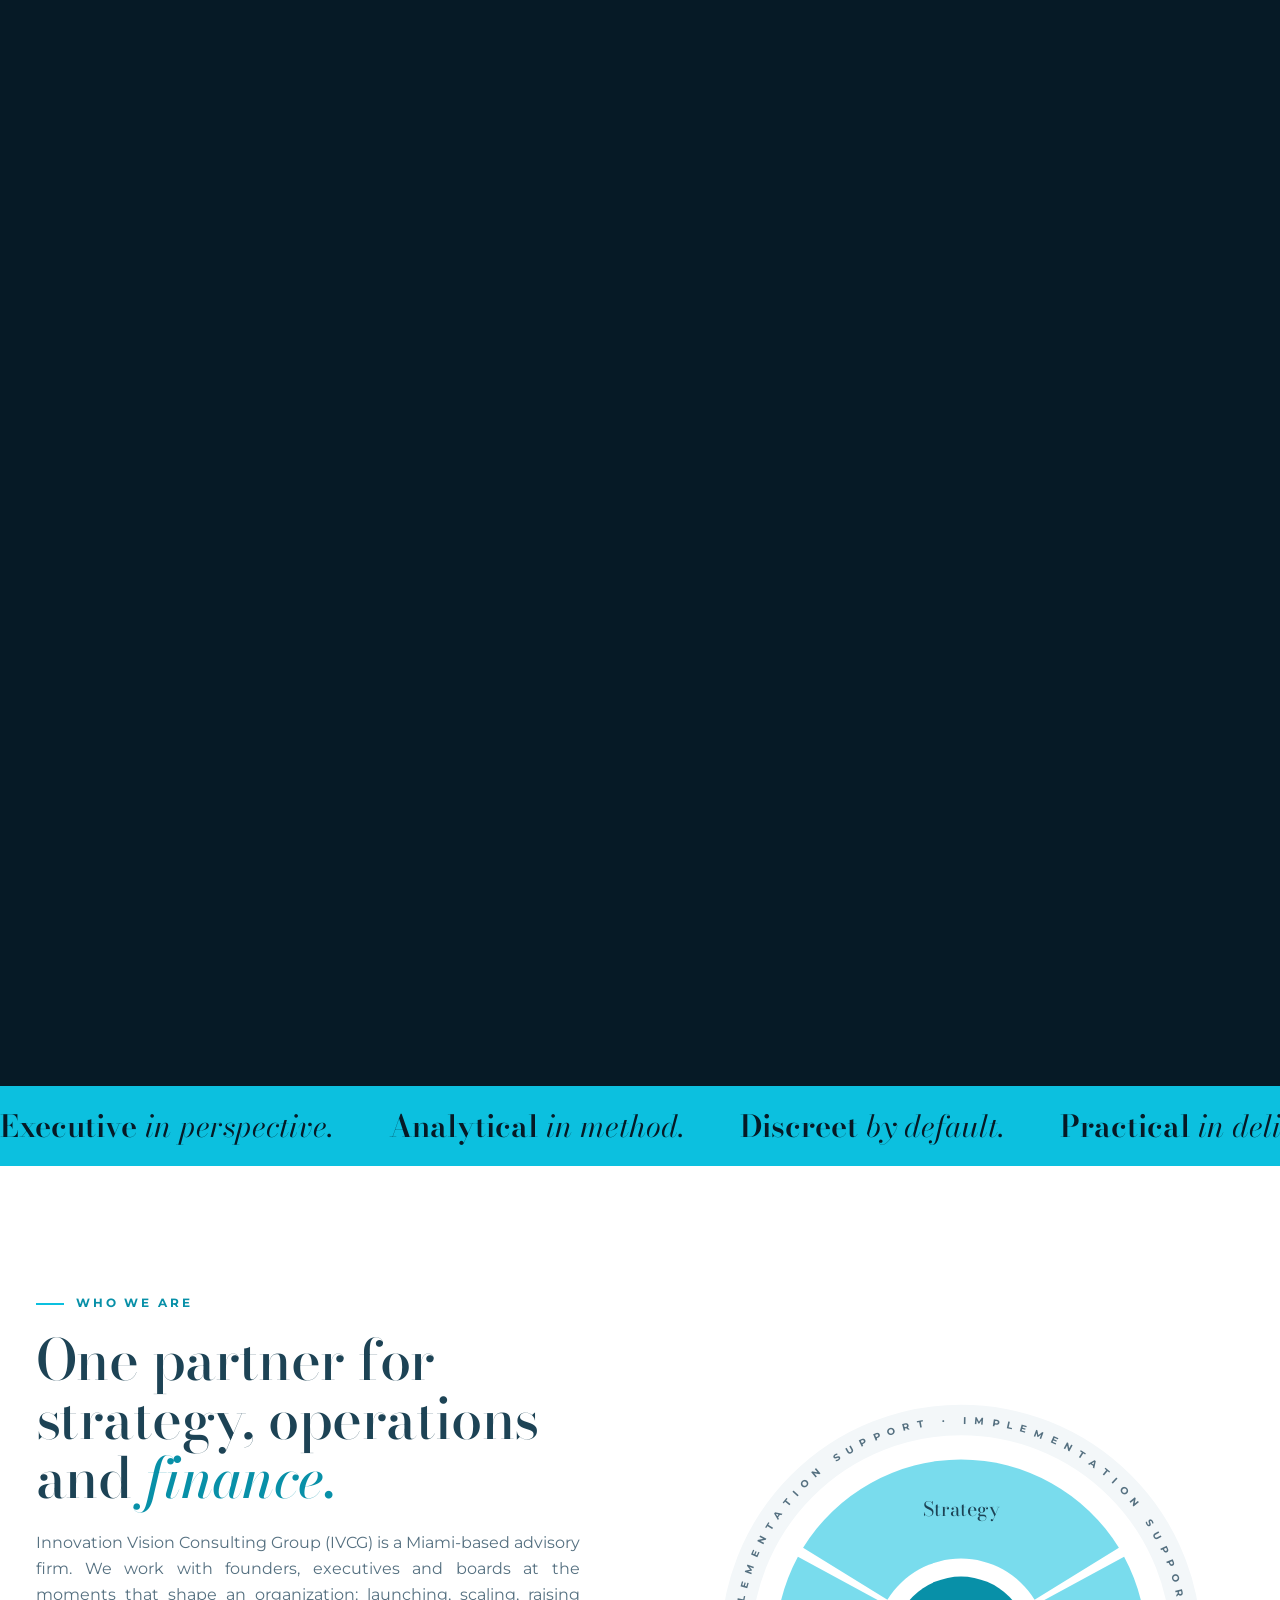
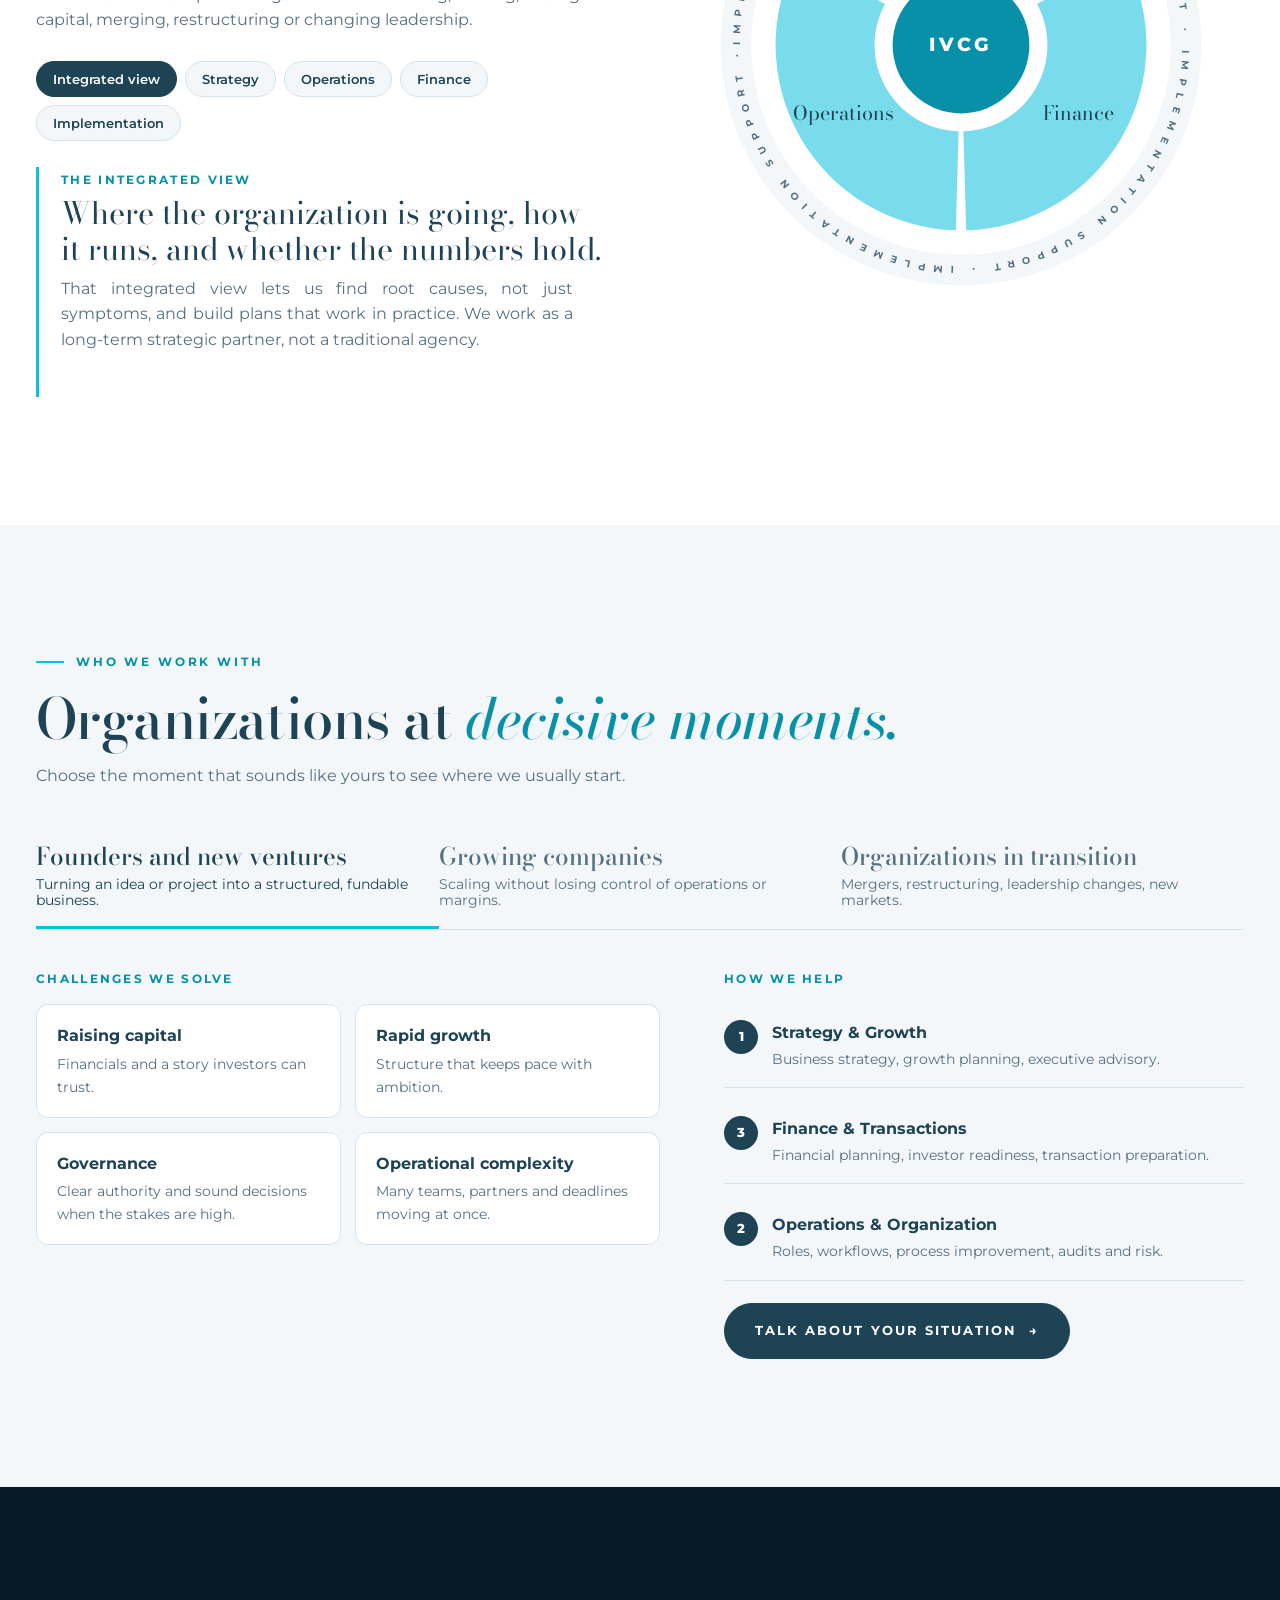
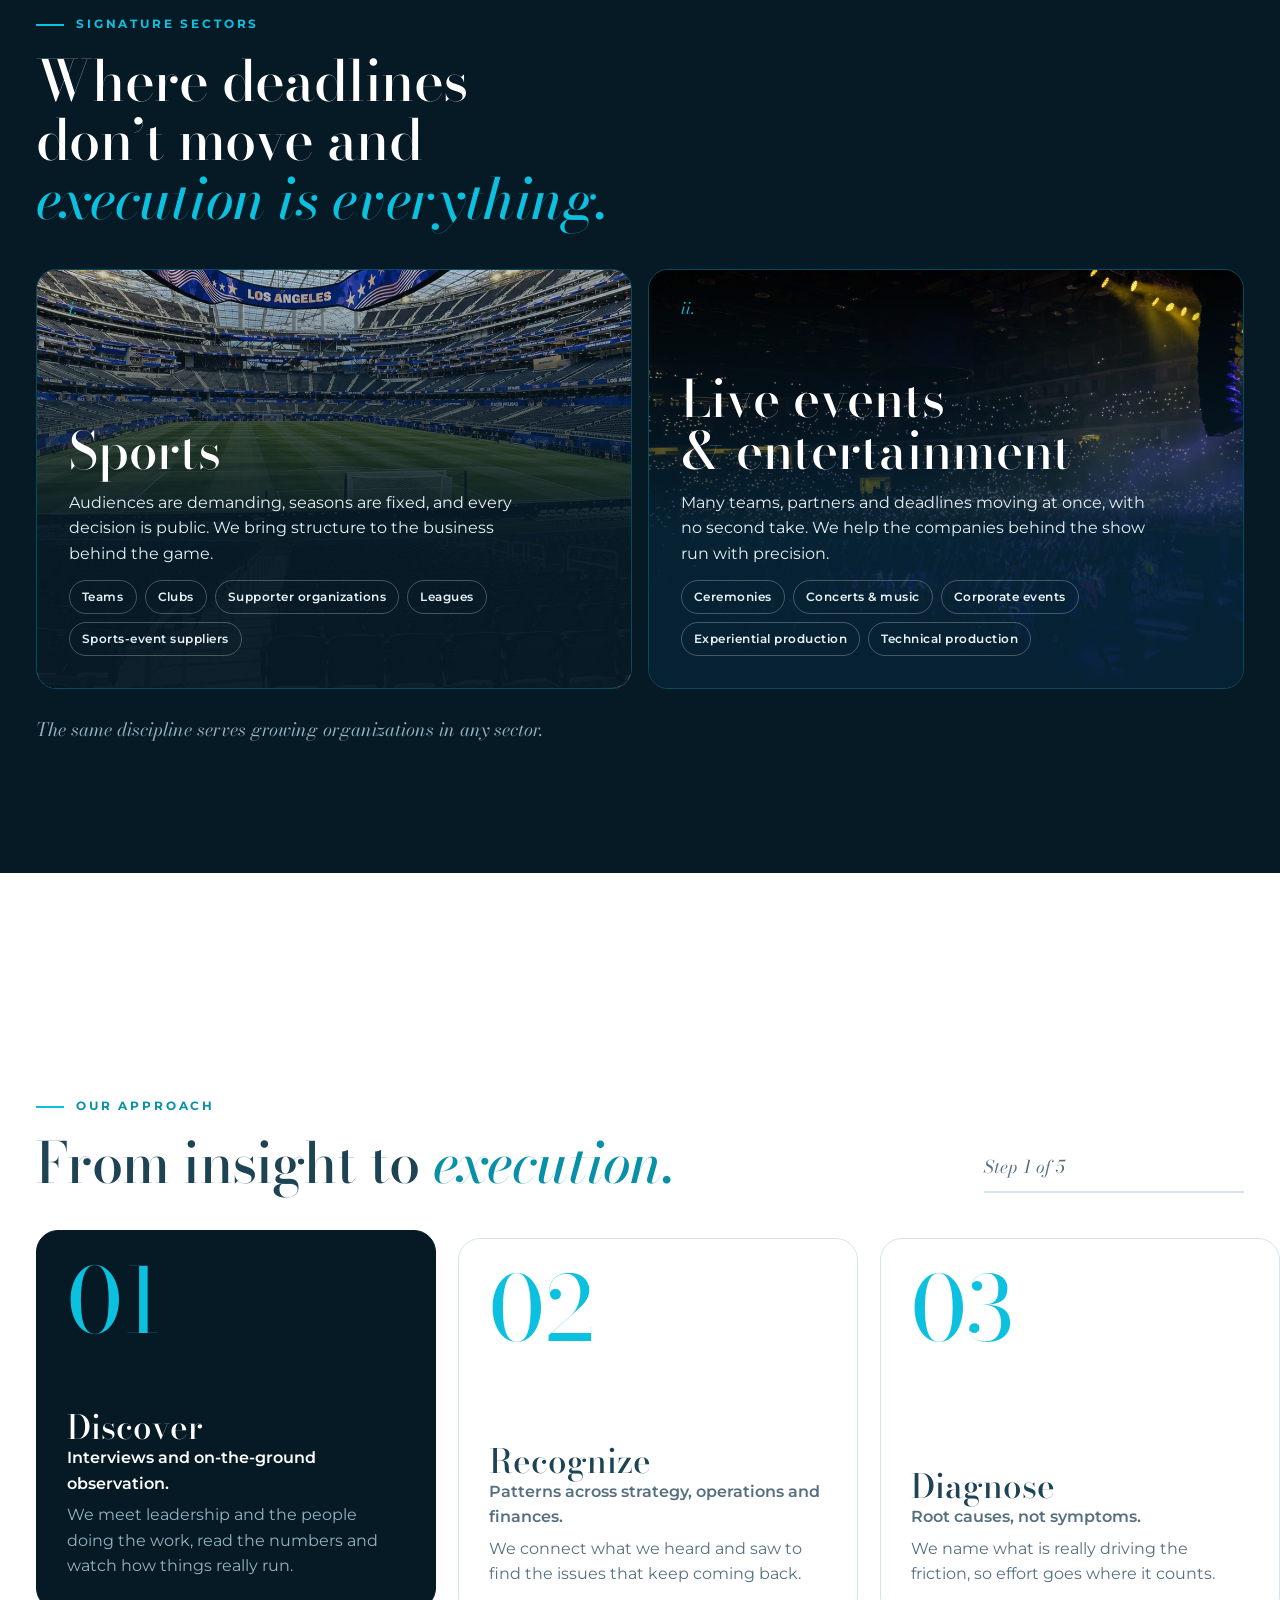
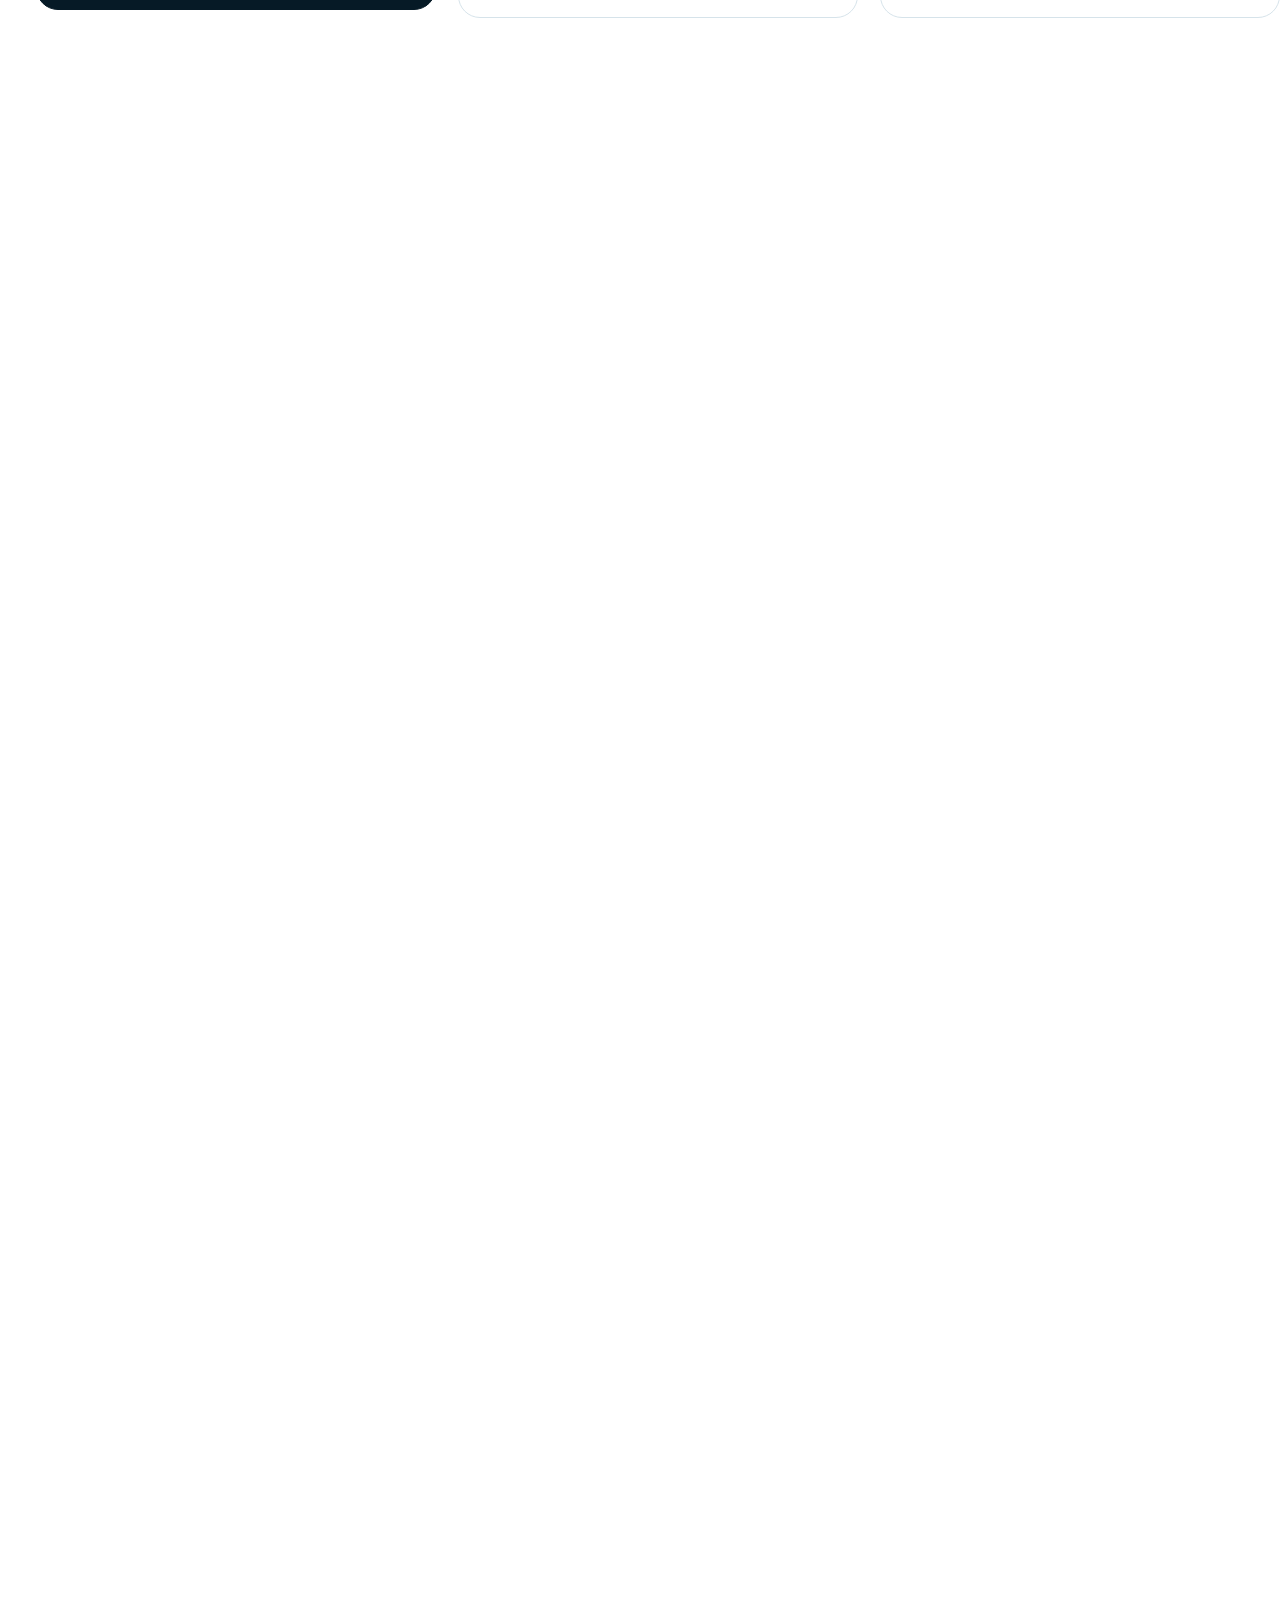
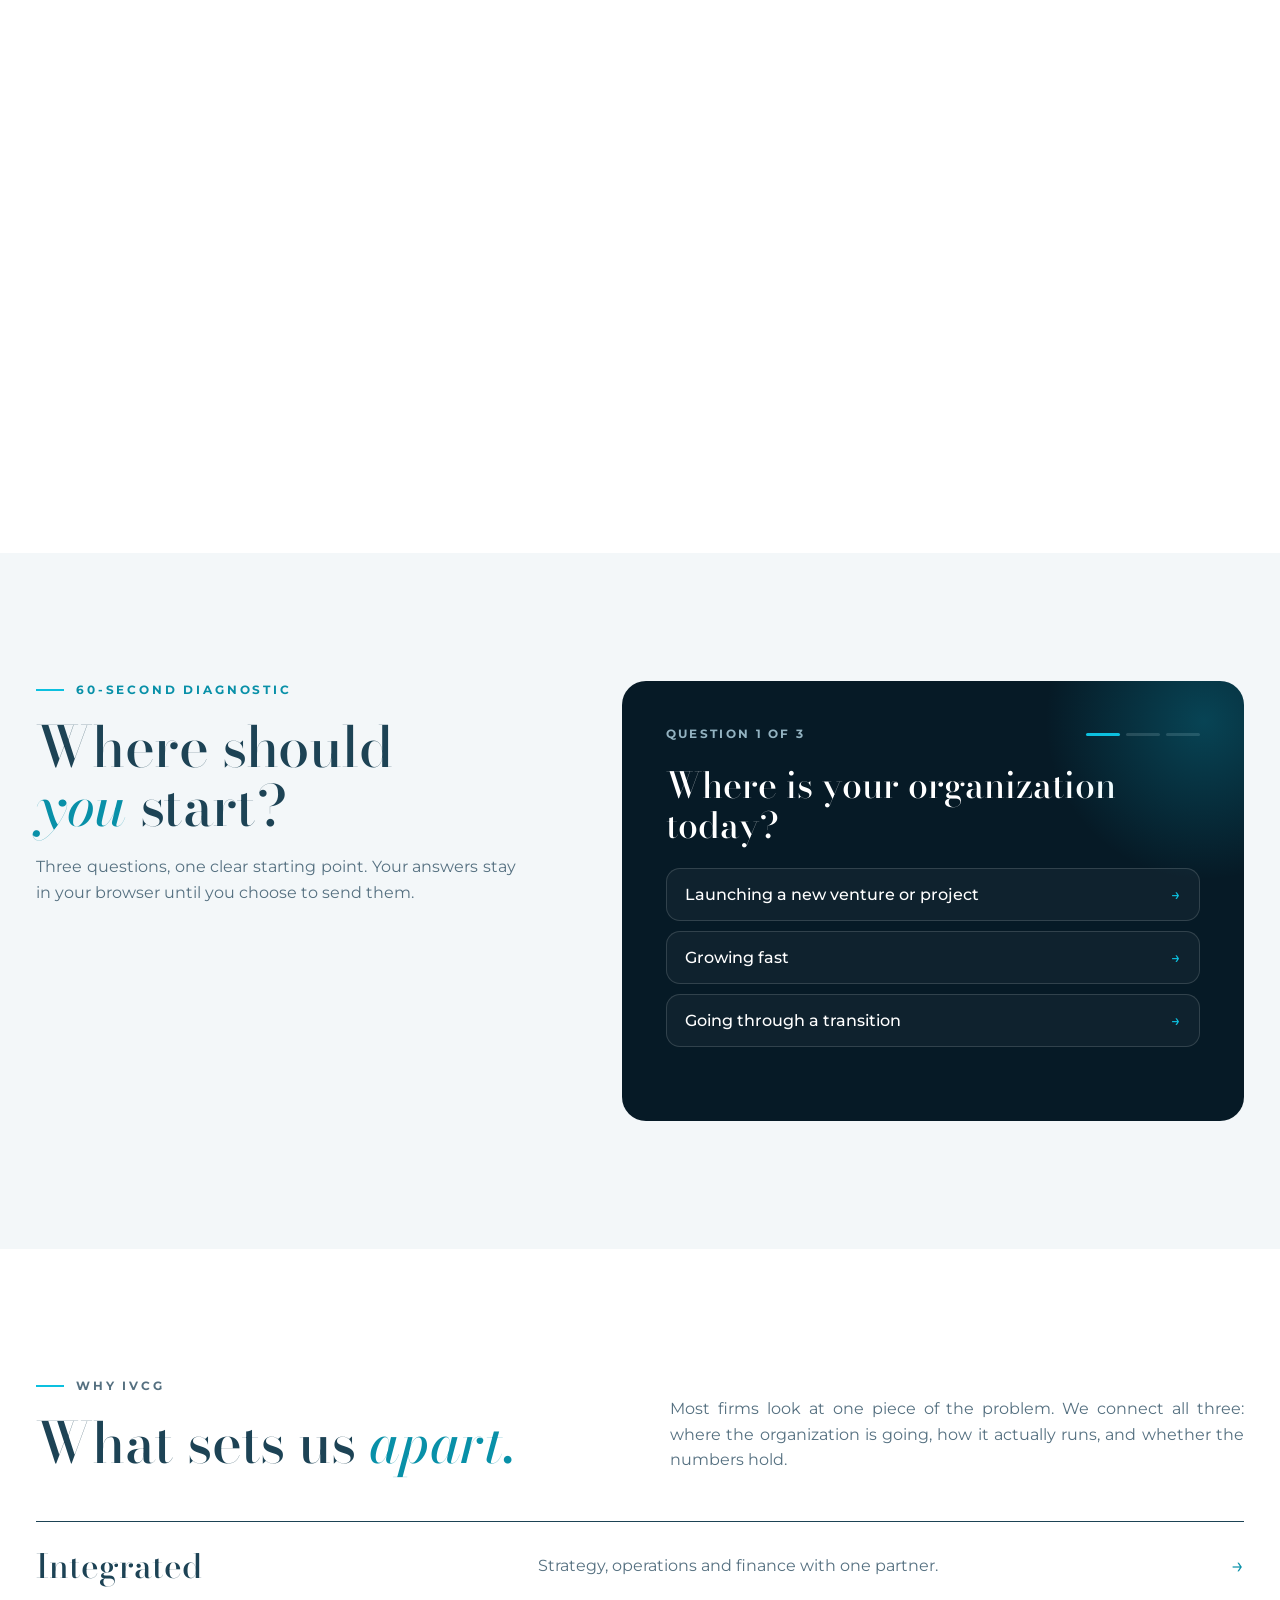
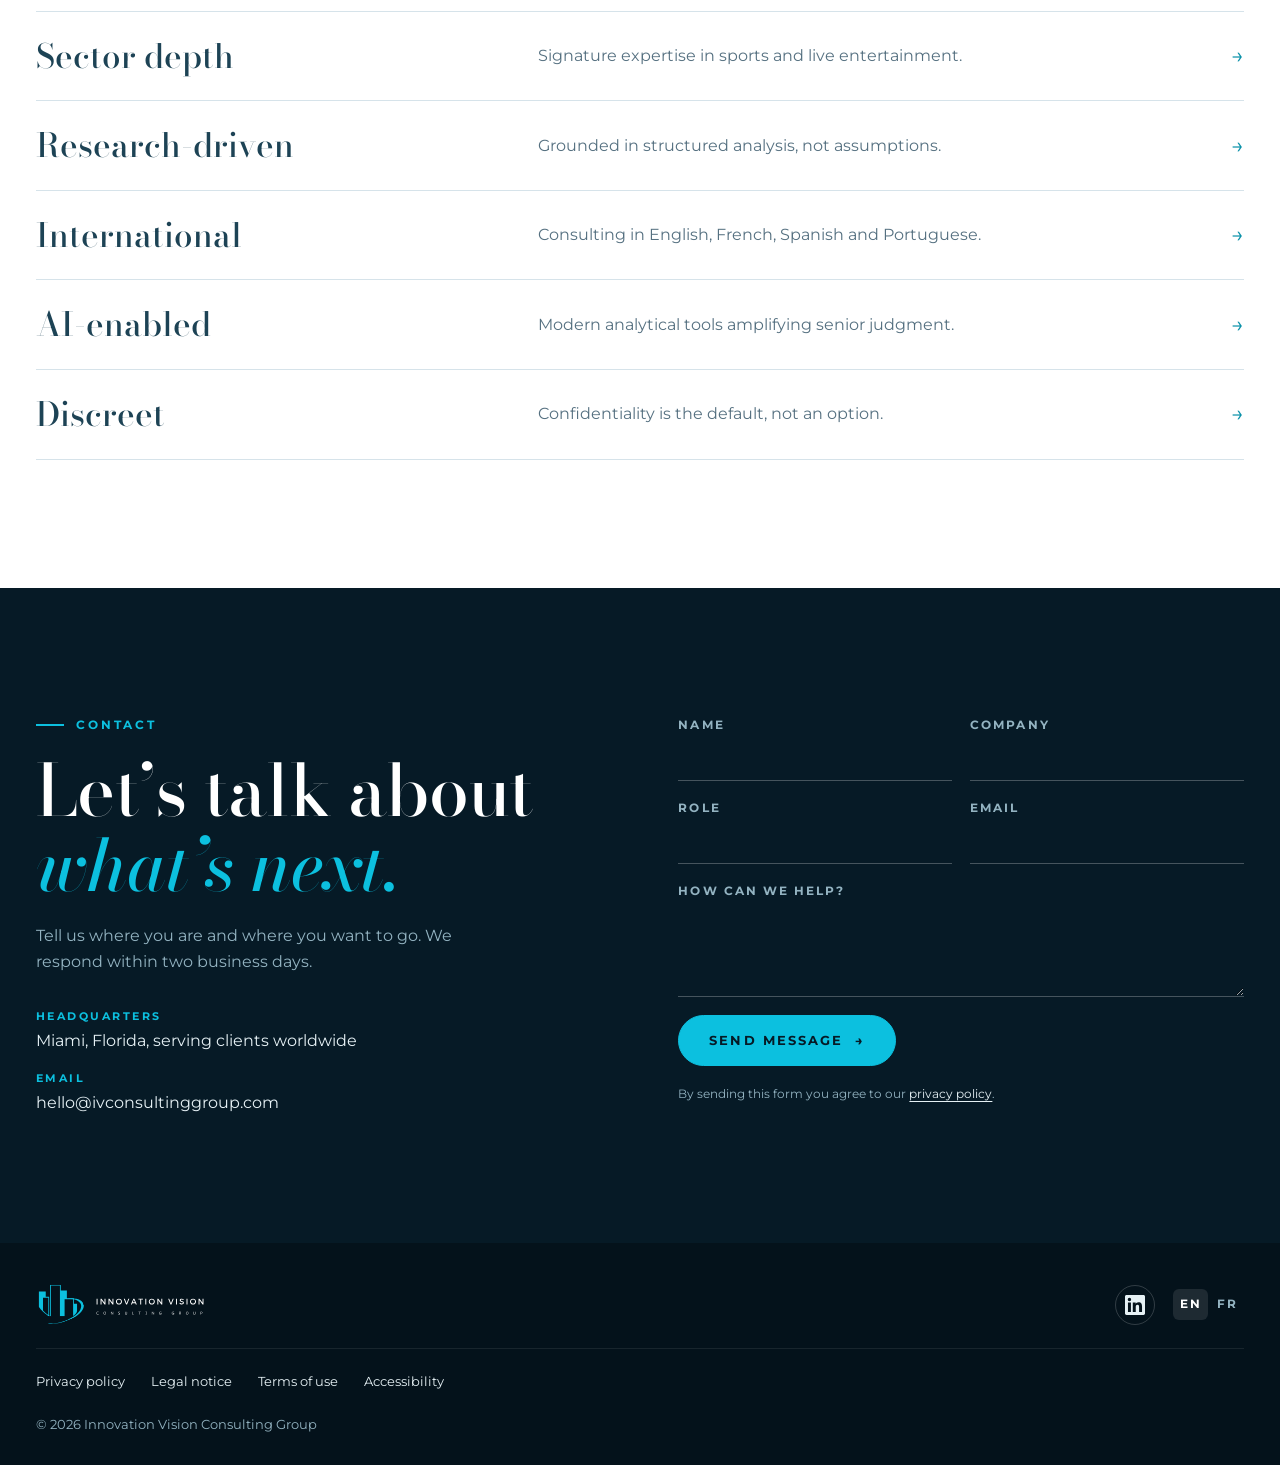
==== commit 49f5e860: "Add explicit share image type for messaging apps Co-Authored-By: Claude Opus 5.5 <noreply@anthropic." ====
--- a/index.html
+++ b/index.html
@@ -16,6 +16,8 @@
   <meta property="og:url" content="https://ivconsultinggroup.com/">
   <meta property="og:locale" content="en_US">
   <meta property="og:image" content="https://ivconsultinggroup.com/assets/share-en.jpg">
+  <meta property="og:image:secure_url" content="https://ivconsultinggroup.com/assets/share-en.jpg">
+  <meta property="og:image:type" content="image/jpeg">
   <meta property="og:image:width" content="1200">
   <meta property="og:image:height" content="630">
   <meta property="og:image:alt" content="Innovation Vision Consulting Group">
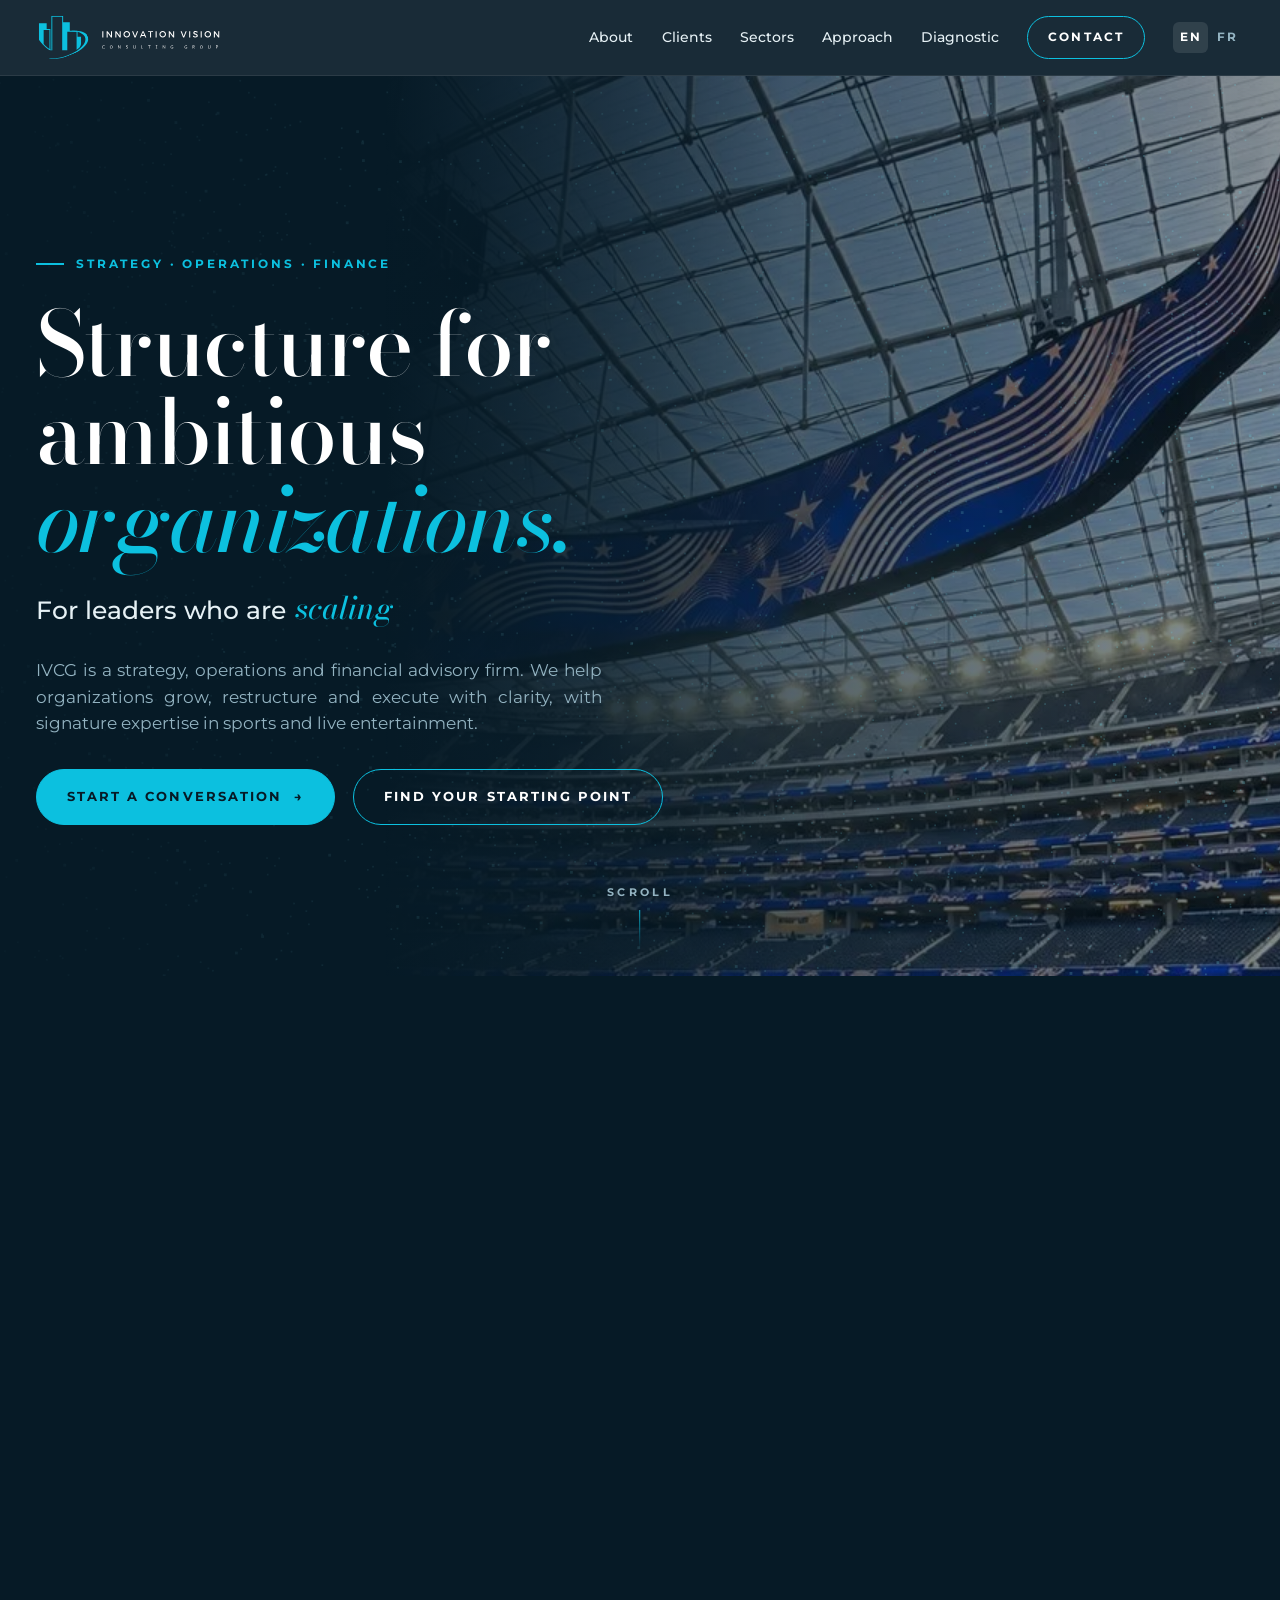
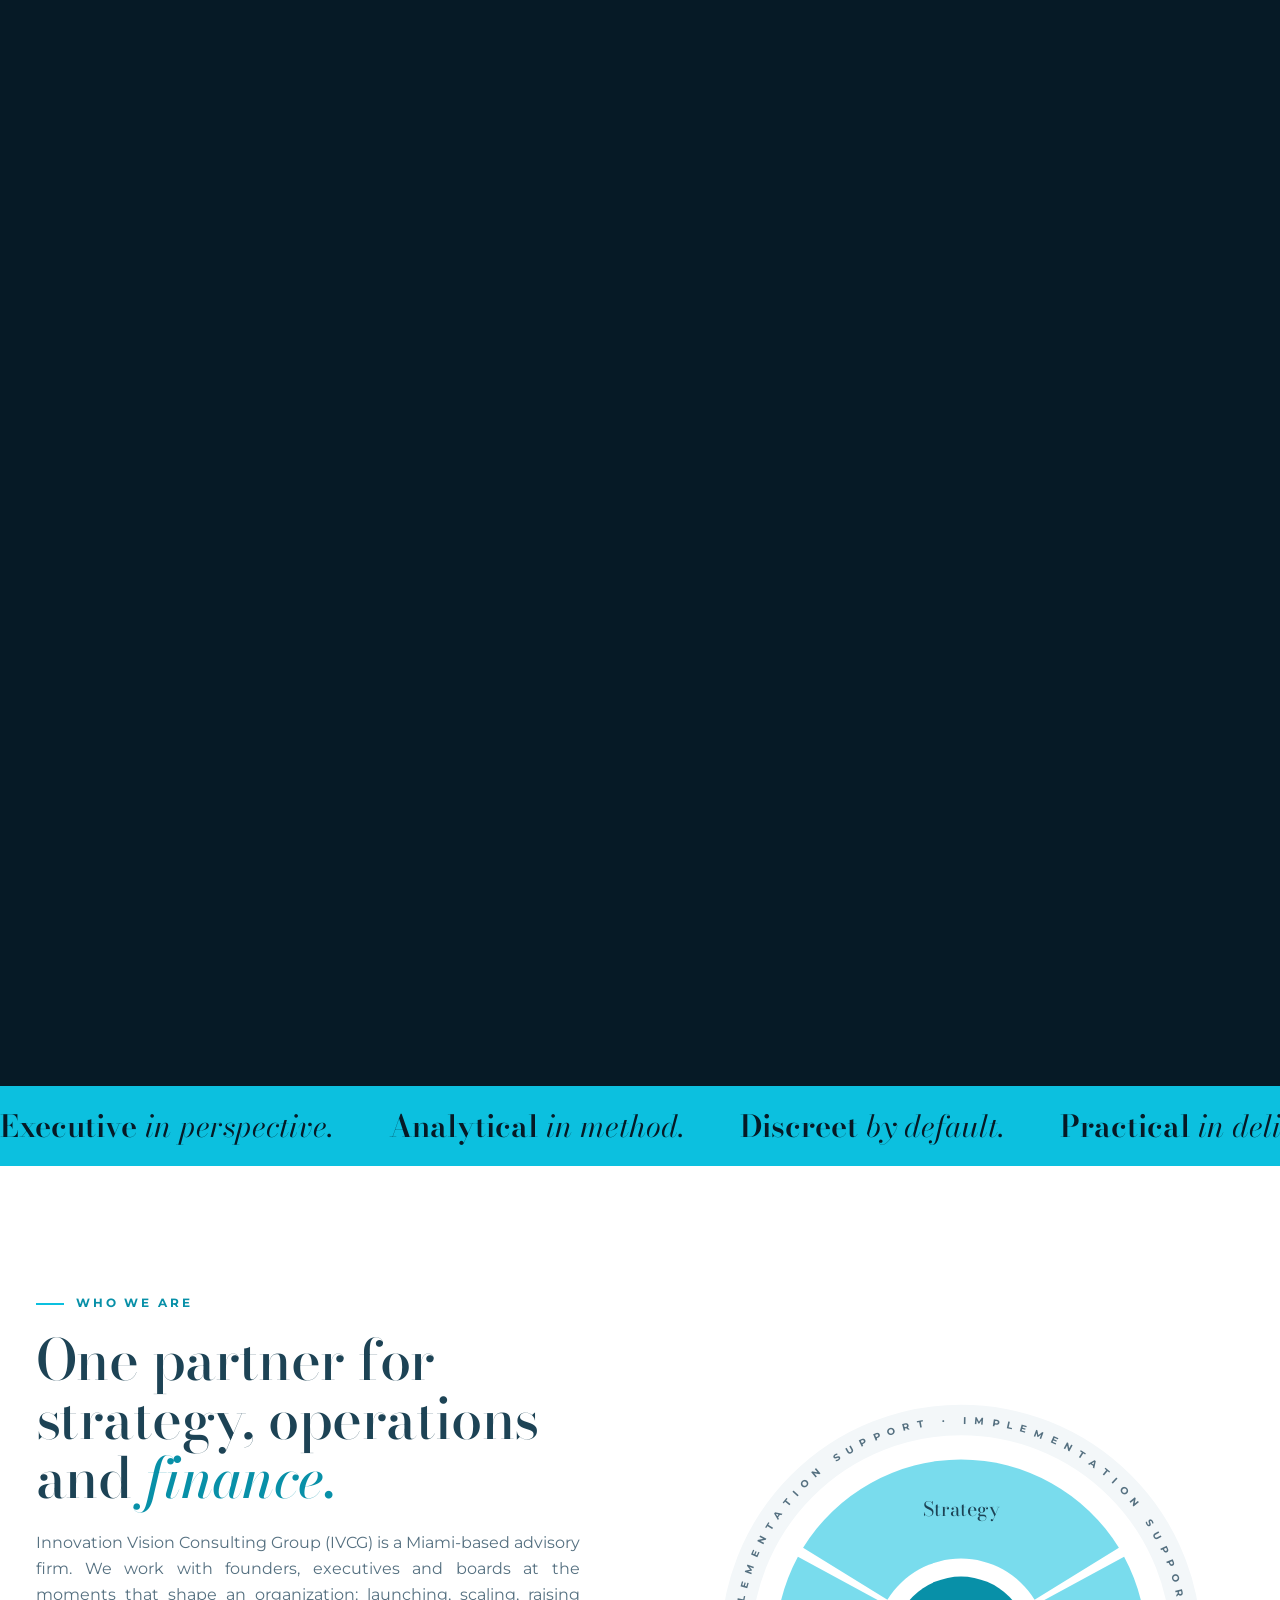
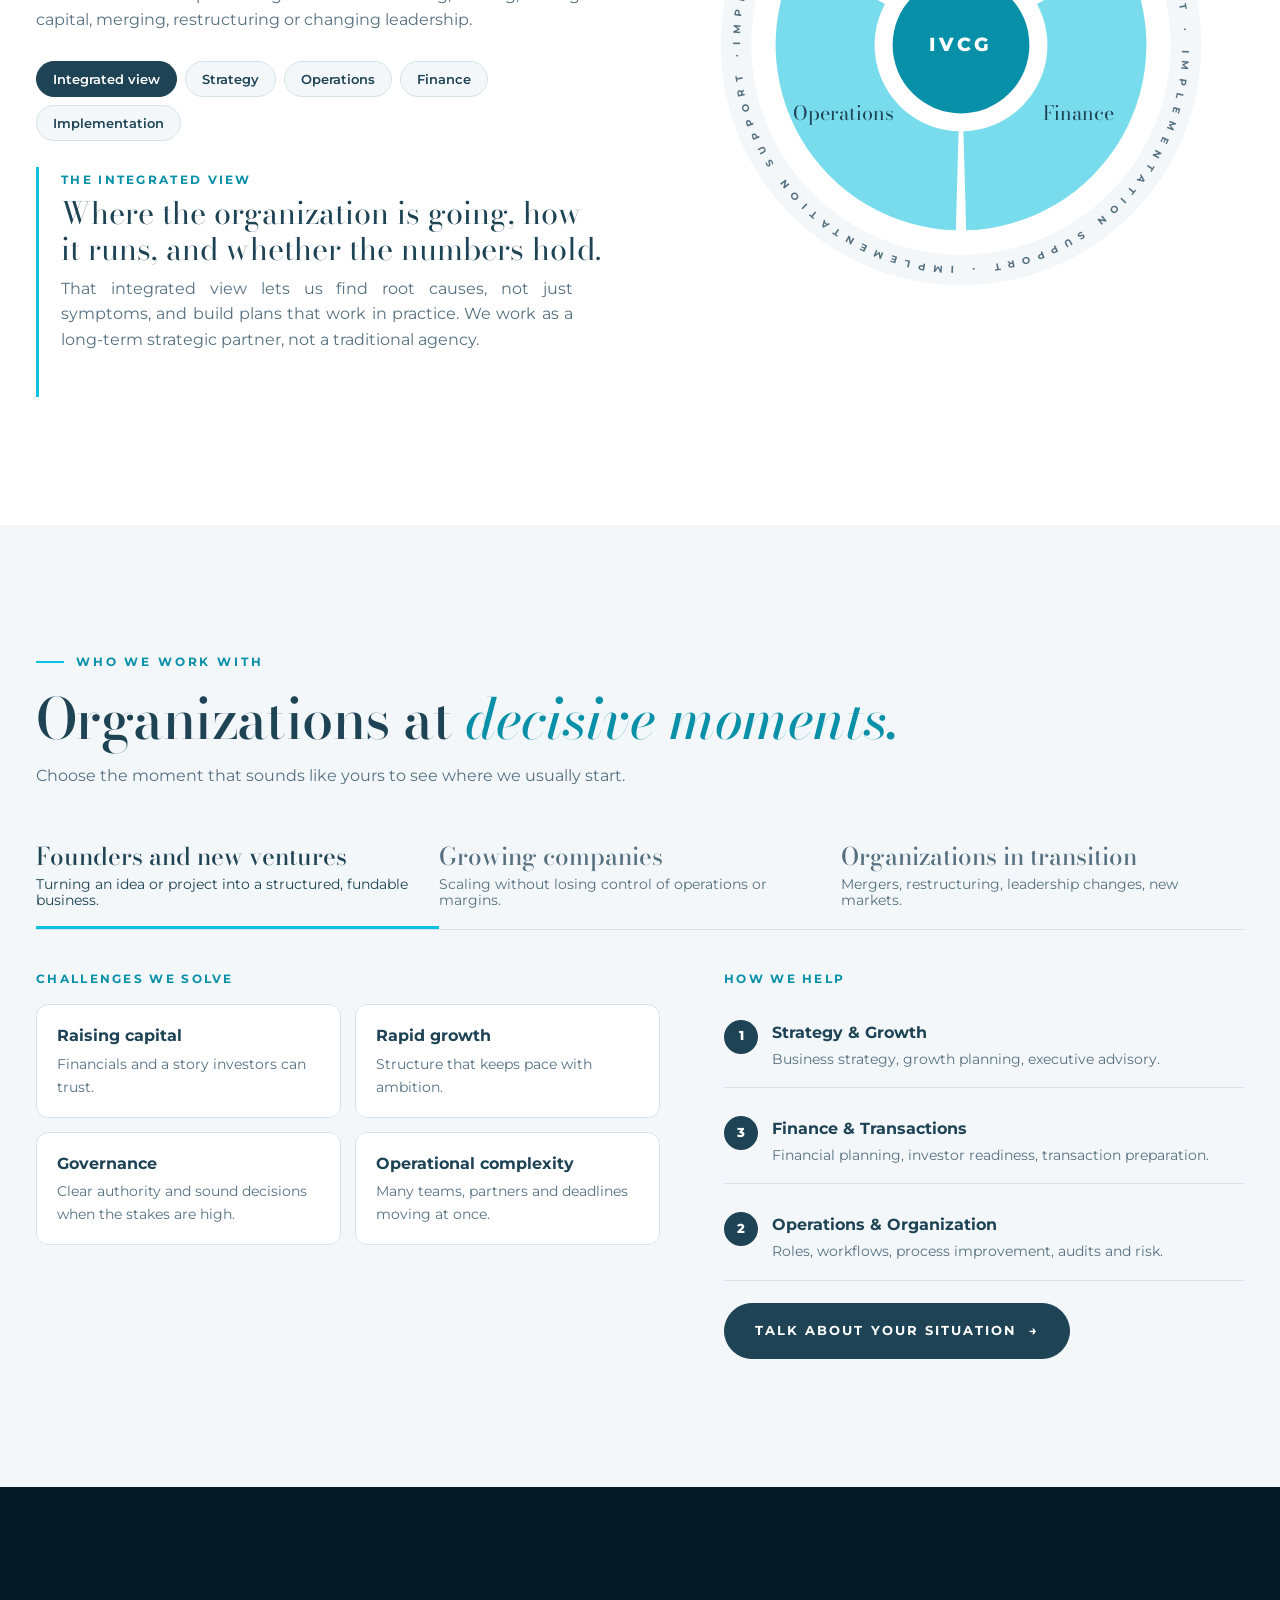
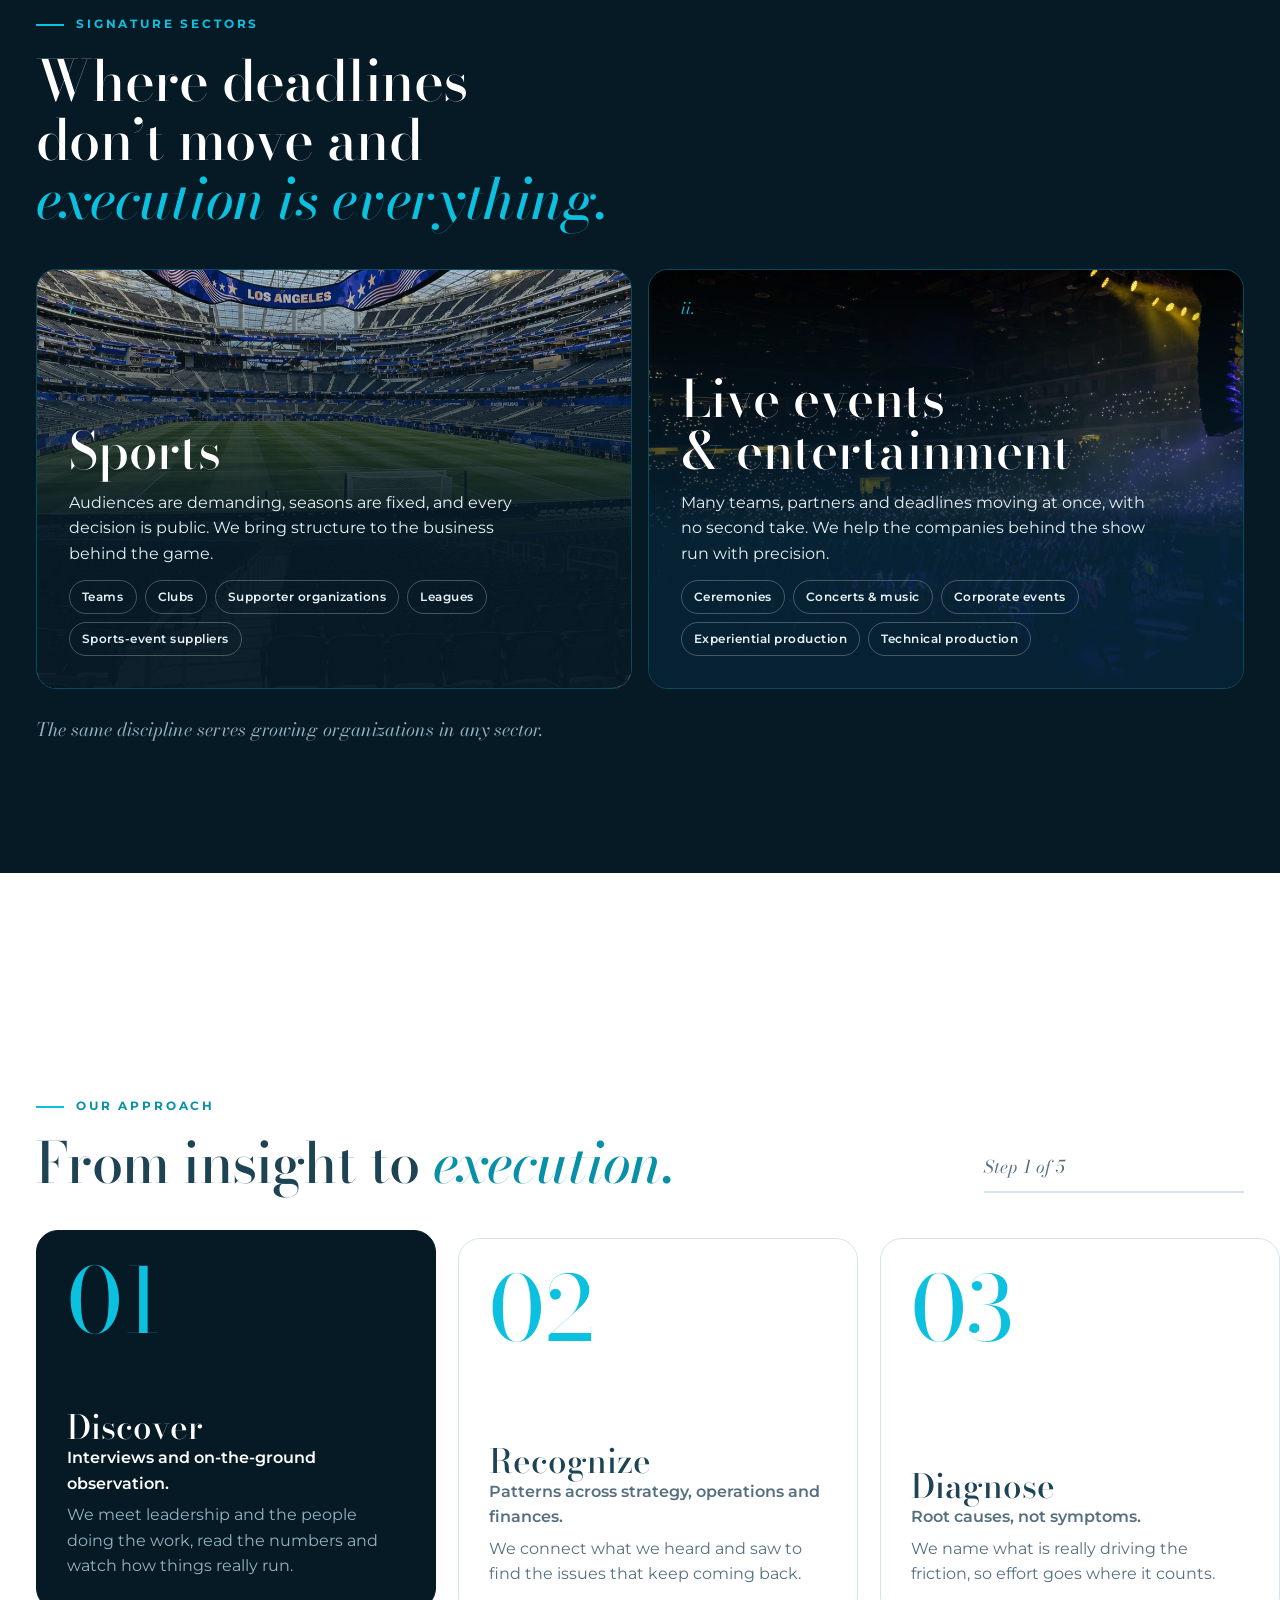
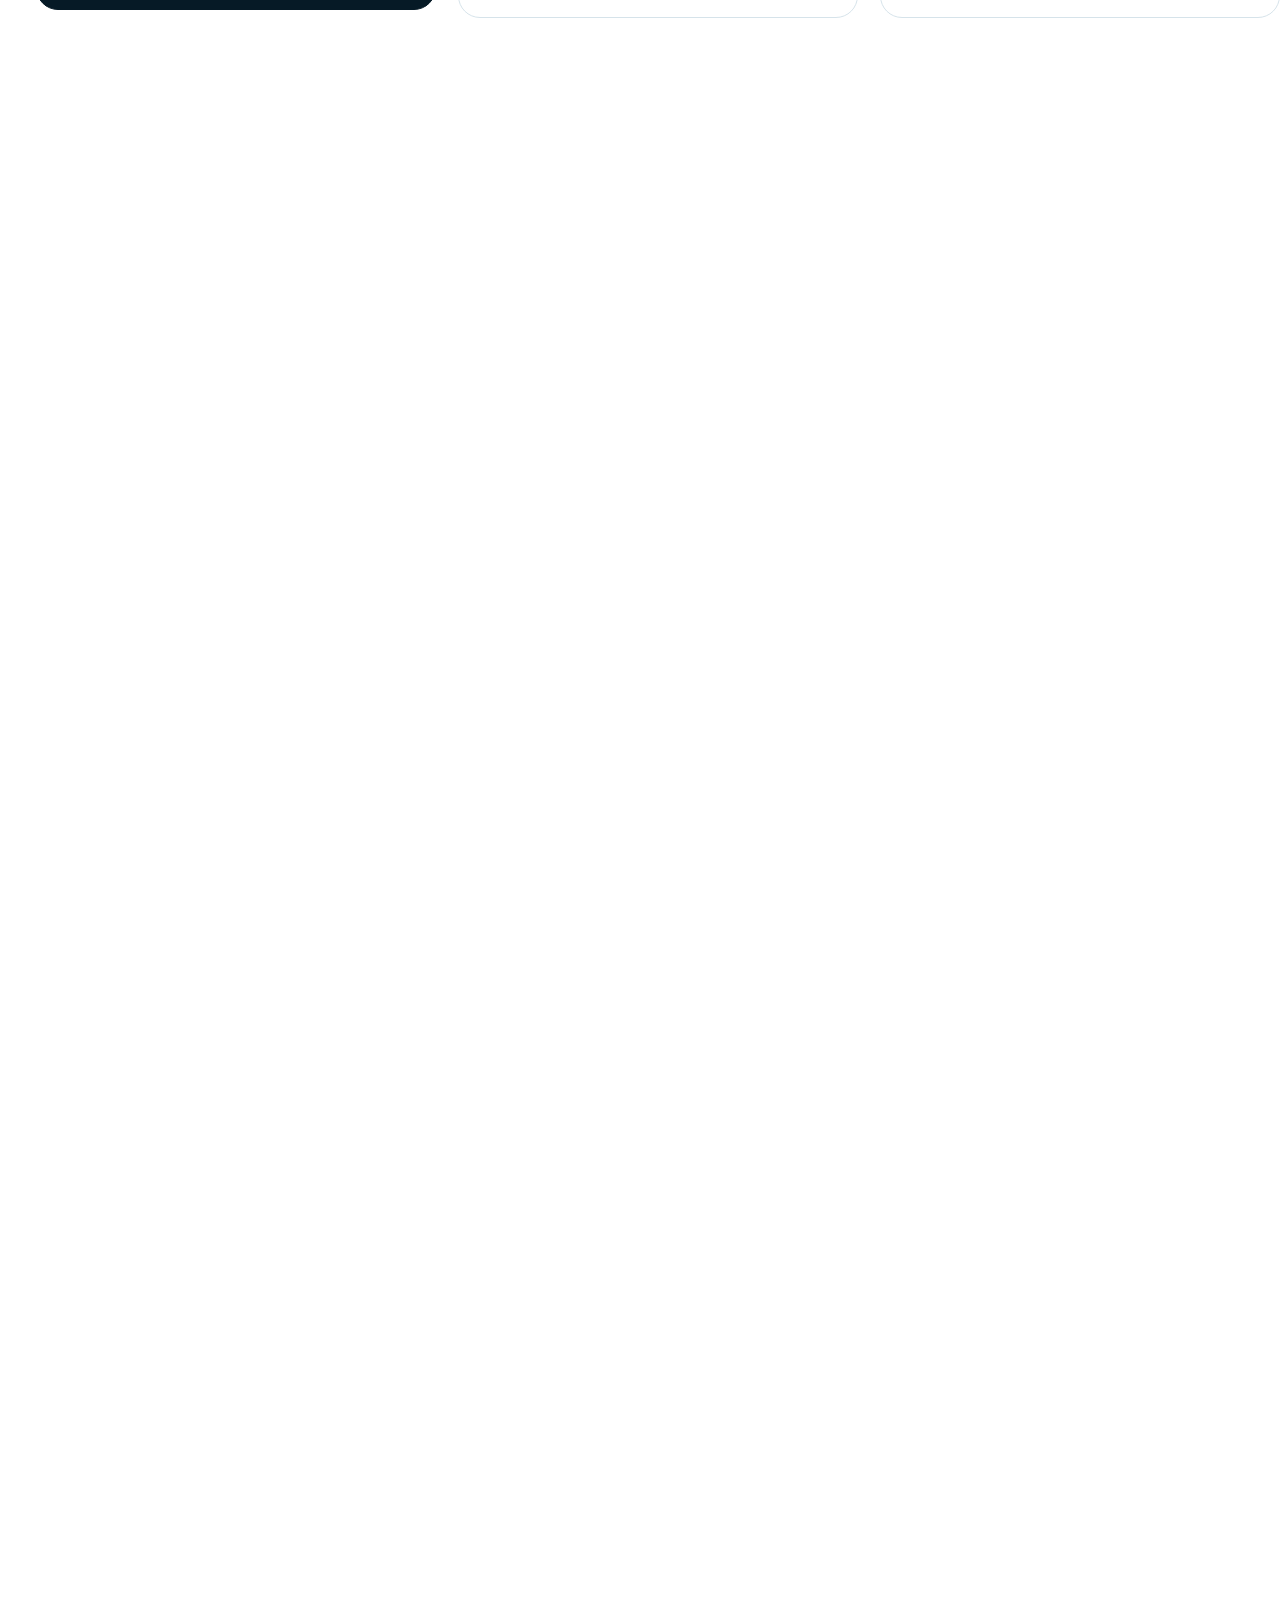
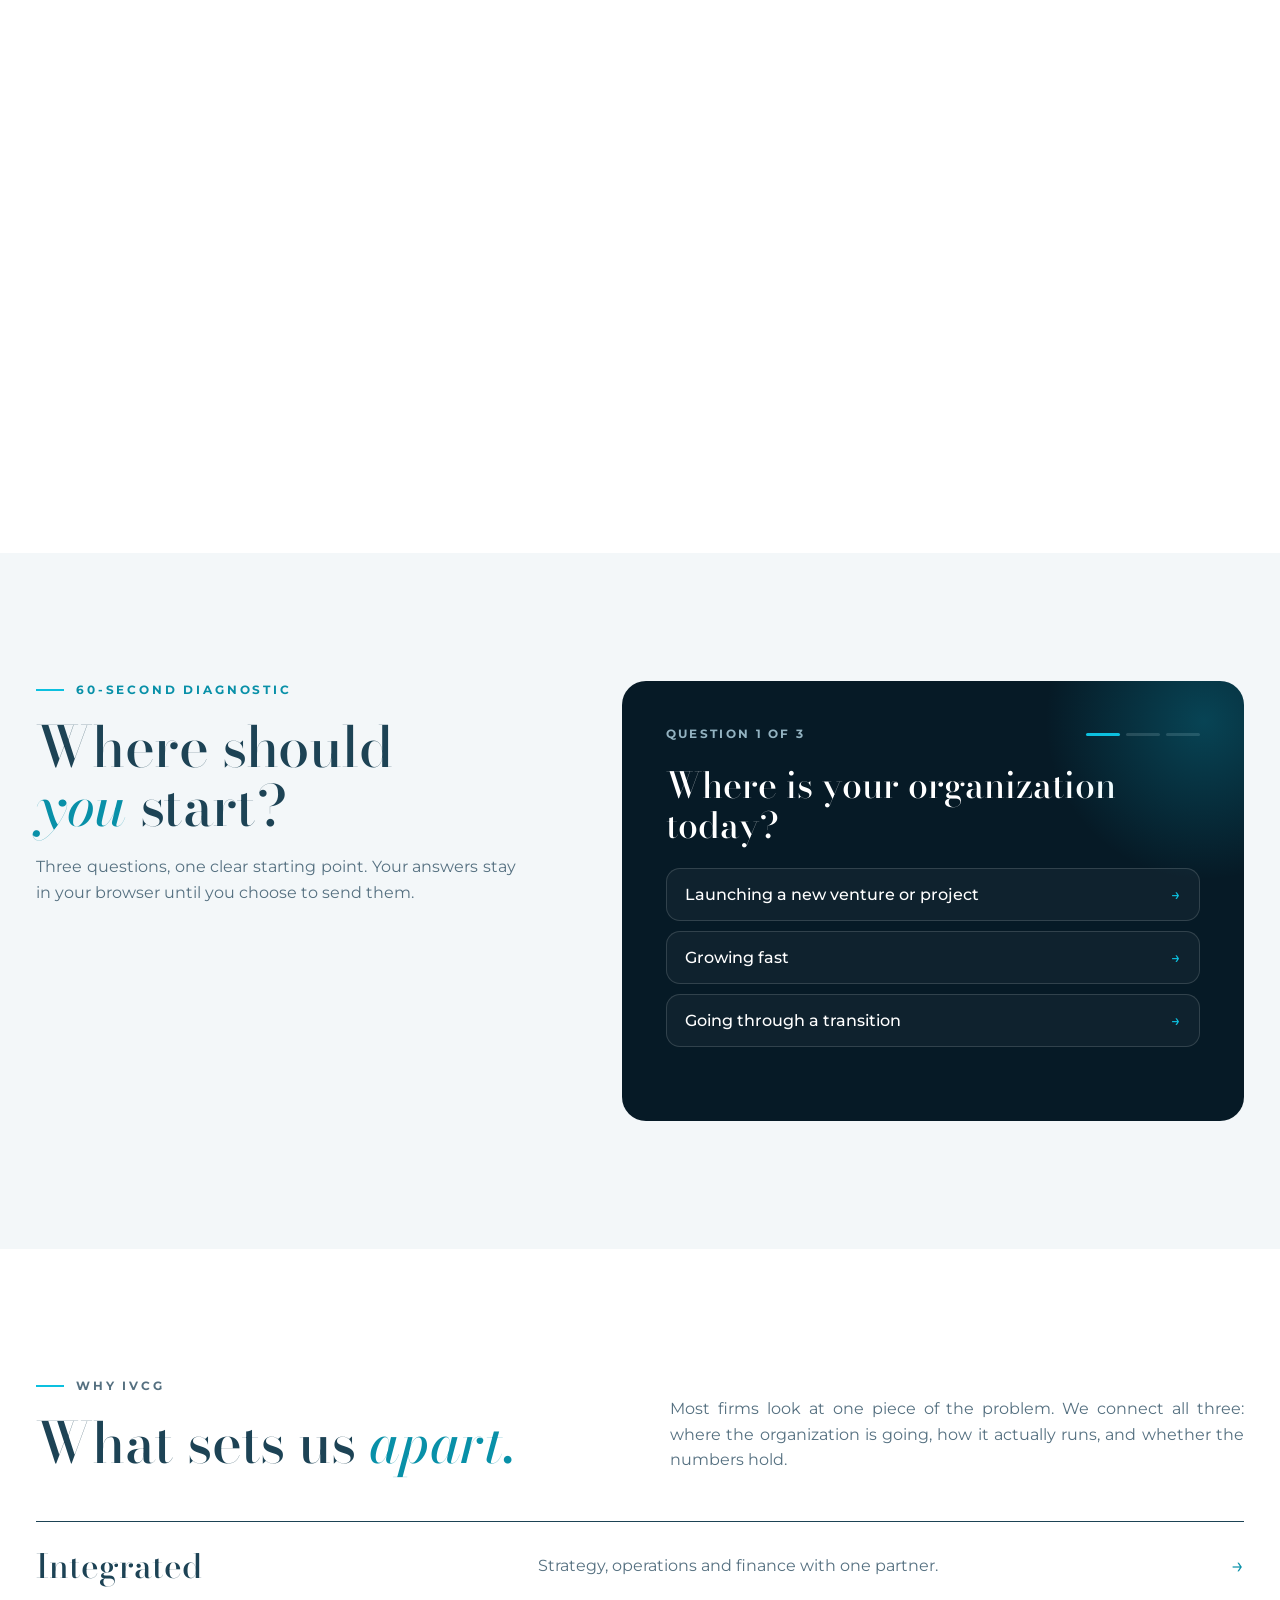
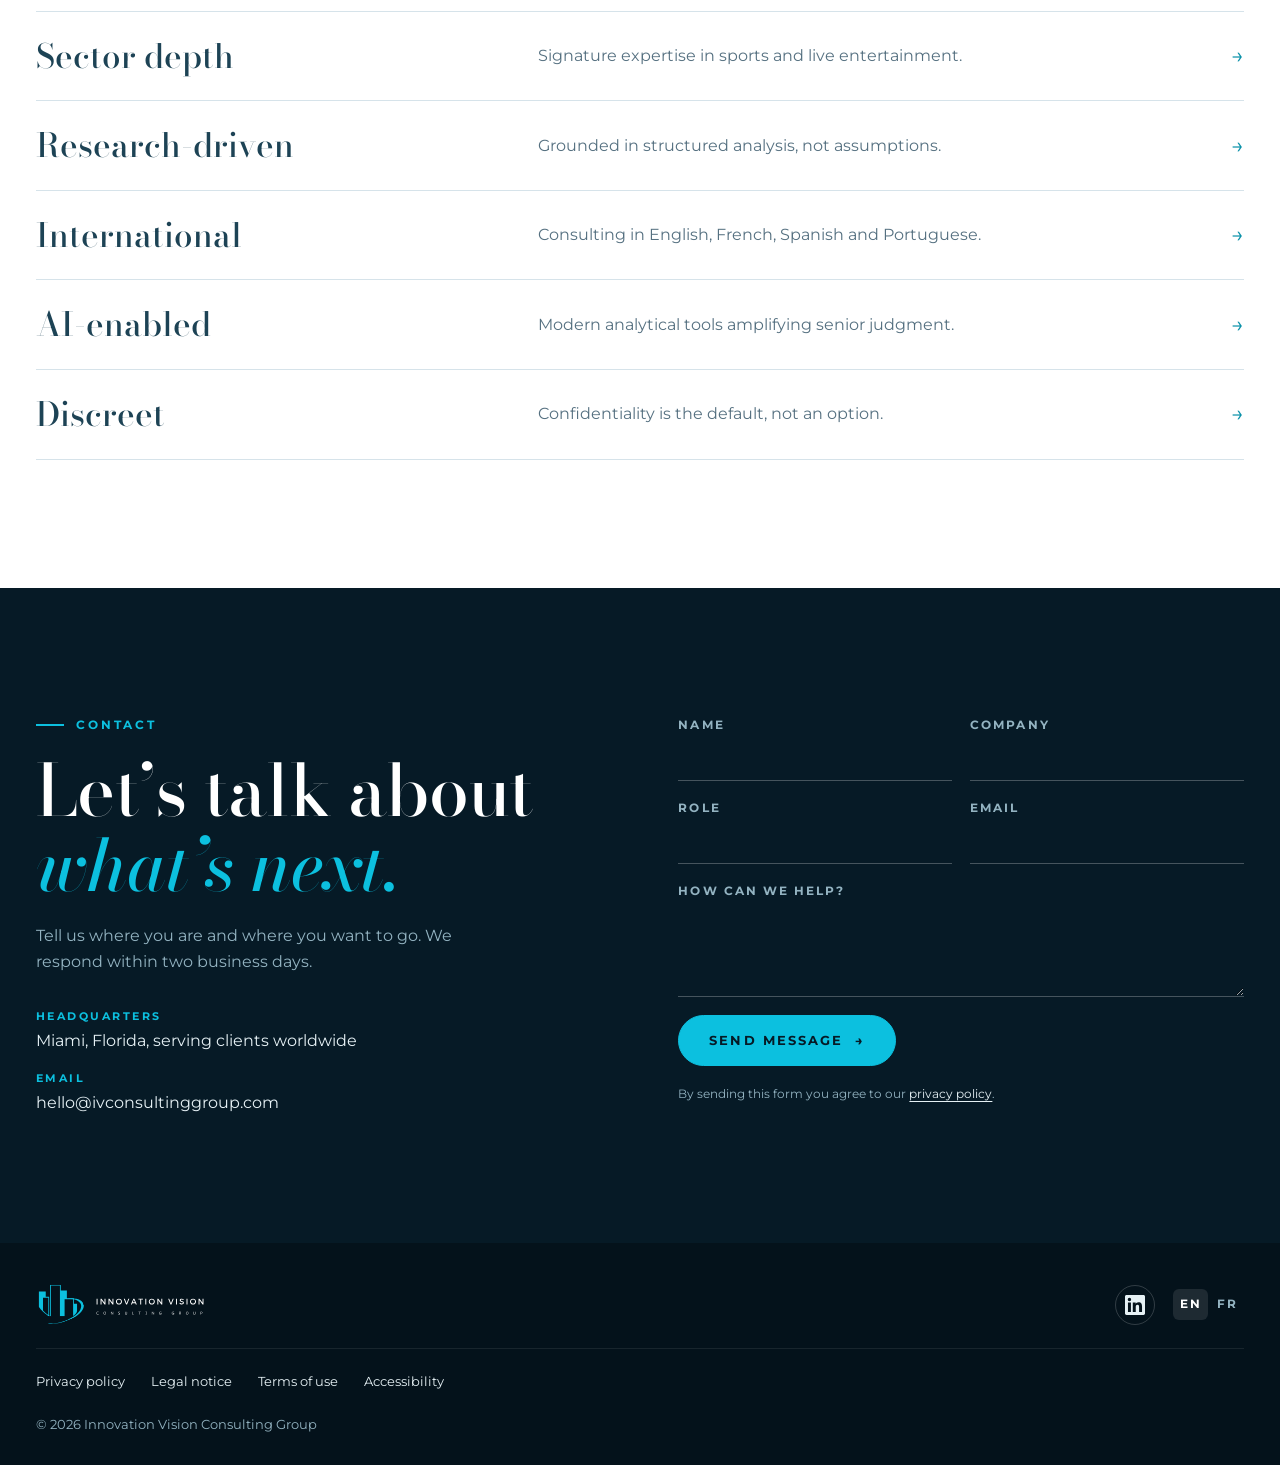
==== commit 344a4c7f: "Sharpen page titles and descriptions for search Co-Authored-By: Claude Opus 5.5 <noreply@anthropic.c" ====
--- a/index.html
+++ b/index.html
@@ -3,16 +3,16 @@
 <head>
   <meta charset="utf-8">
   <meta name="viewport" content="width=device-width, initial-scale=1, viewport-fit=cover">
-  <title>IVCG | Strategy, Operations &amp; Financial Advisory</title>
-  <meta name="description" content="Miami-based advisory firm for strategy, operations and finance, with signature expertise in sports and live entertainment.">
+  <title>IVCG | Sports &amp; Live Entertainment Business Consulting</title>
+  <meta name="description" content="Innovation Vision Consulting Group (IVCG) is a Miami-based strategy, operations and finance consulting firm for sports clubs, leagues, supporter organizations and live event production companies.">
   <link rel="canonical" href="https://ivconsultinggroup.com/">
   <link rel="alternate" hreflang="en" href="https://ivconsultinggroup.com/">
   <link rel="alternate" hreflang="fr" href="https://ivconsultinggroup.com/fr/">
   <link rel="alternate" hreflang="x-default" href="https://ivconsultinggroup.com/">
   <meta property="og:type" content="website">
   <meta property="og:site_name" content="Innovation Vision Consulting Group">
-  <meta property="og:title" content="IVCG | Strategy, Operations &amp; Financial Advisory">
-  <meta property="og:description" content="Miami-based advisory firm for strategy, operations and finance, with signature expertise in sports and live entertainment.">
+  <meta property="og:title" content="IVCG | Sports &amp; Live Entertainment Business Consulting">
+  <meta property="og:description" content="Innovation Vision Consulting Group (IVCG) is a Miami-based strategy, operations and finance consulting firm for sports clubs, leagues, supporter organizations and live event production companies.">
   <meta property="og:url" content="https://ivconsultinggroup.com/">
   <meta property="og:locale" content="en_US">
   <meta property="og:image" content="https://ivconsultinggroup.com/assets/share-en.jpg">
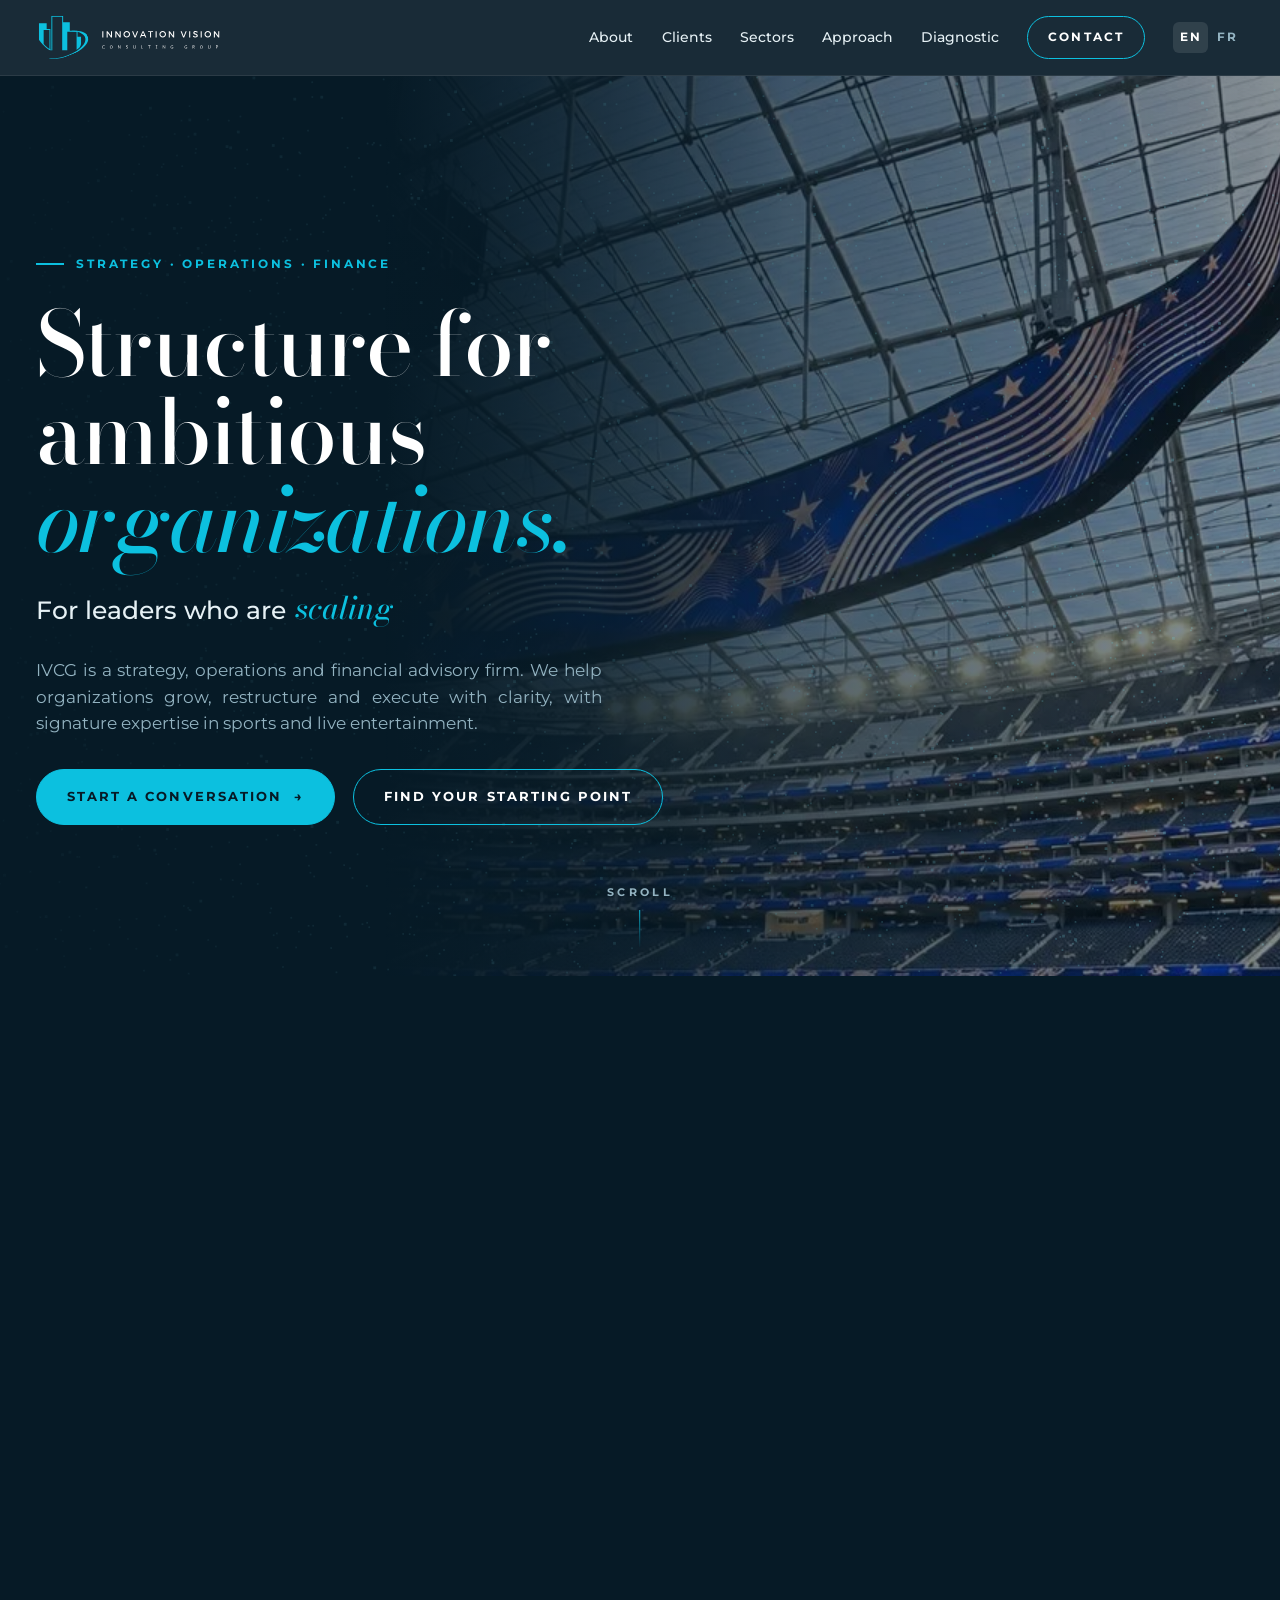
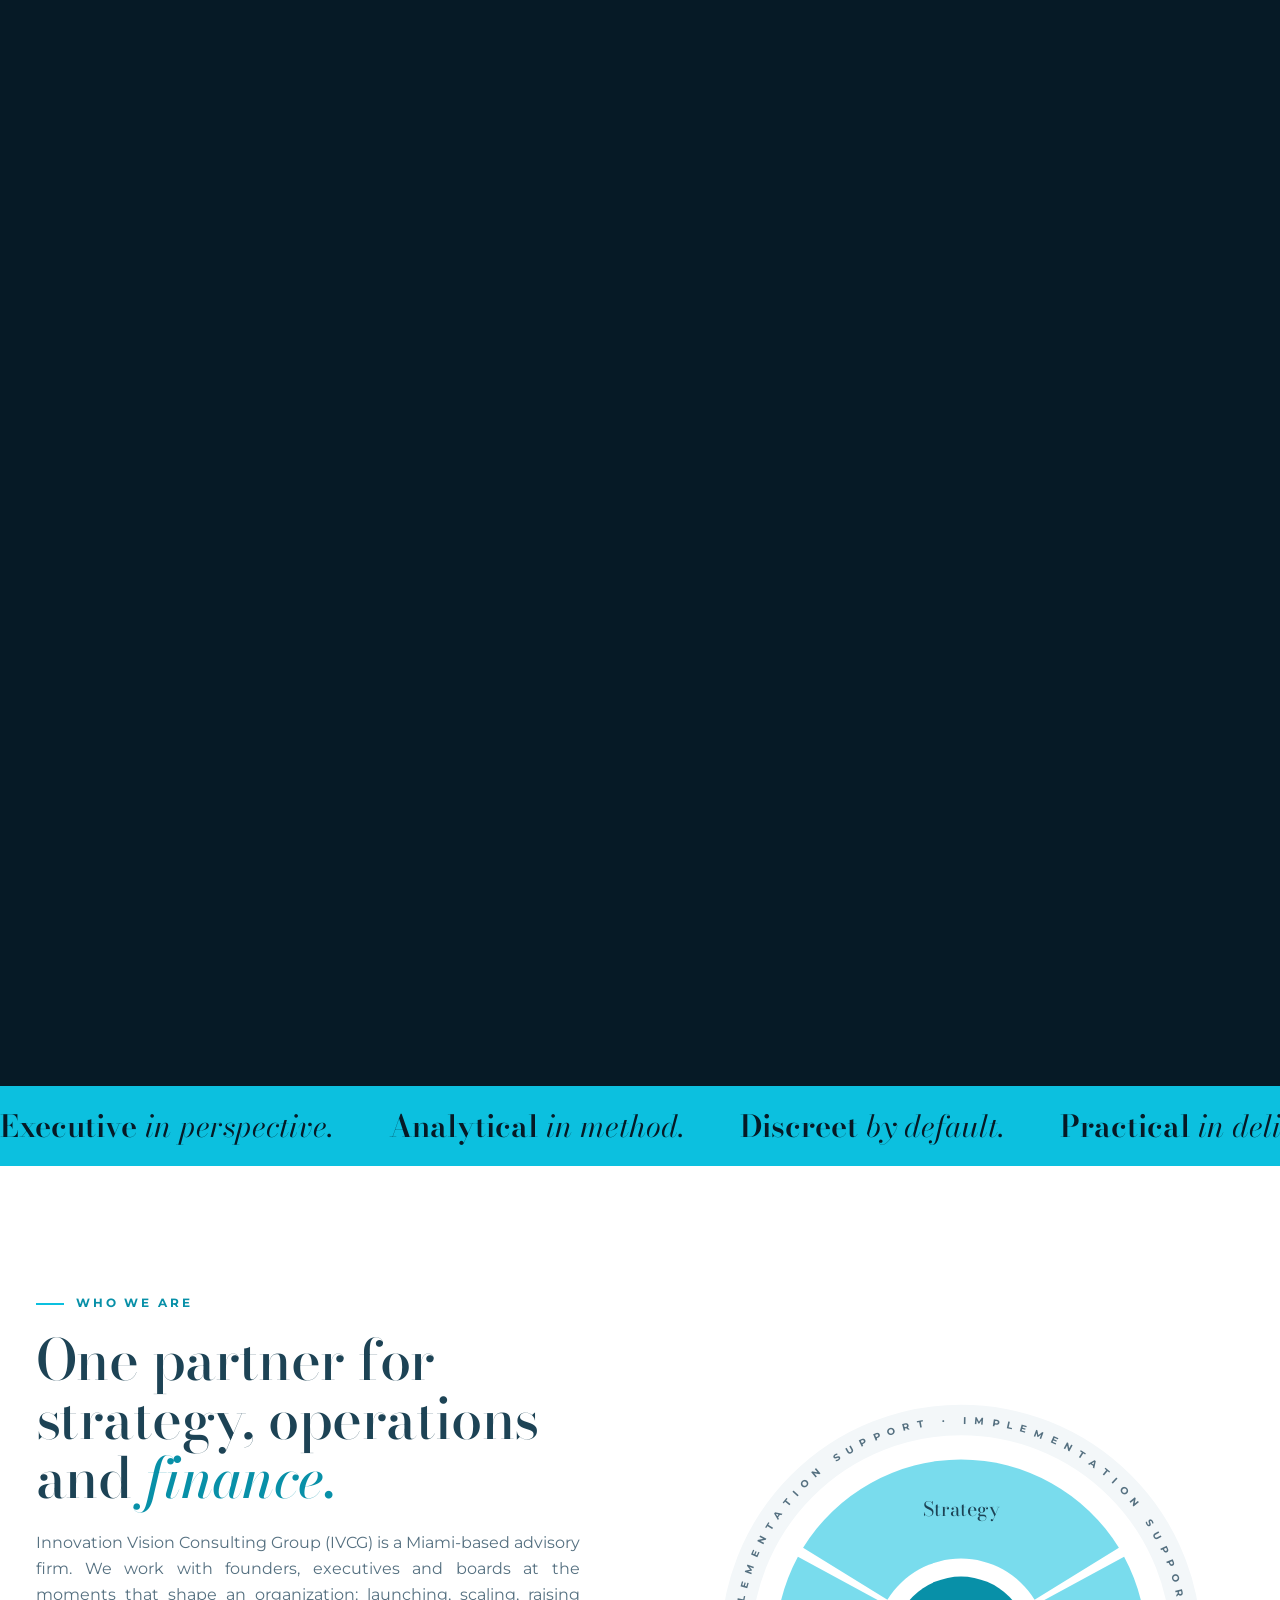
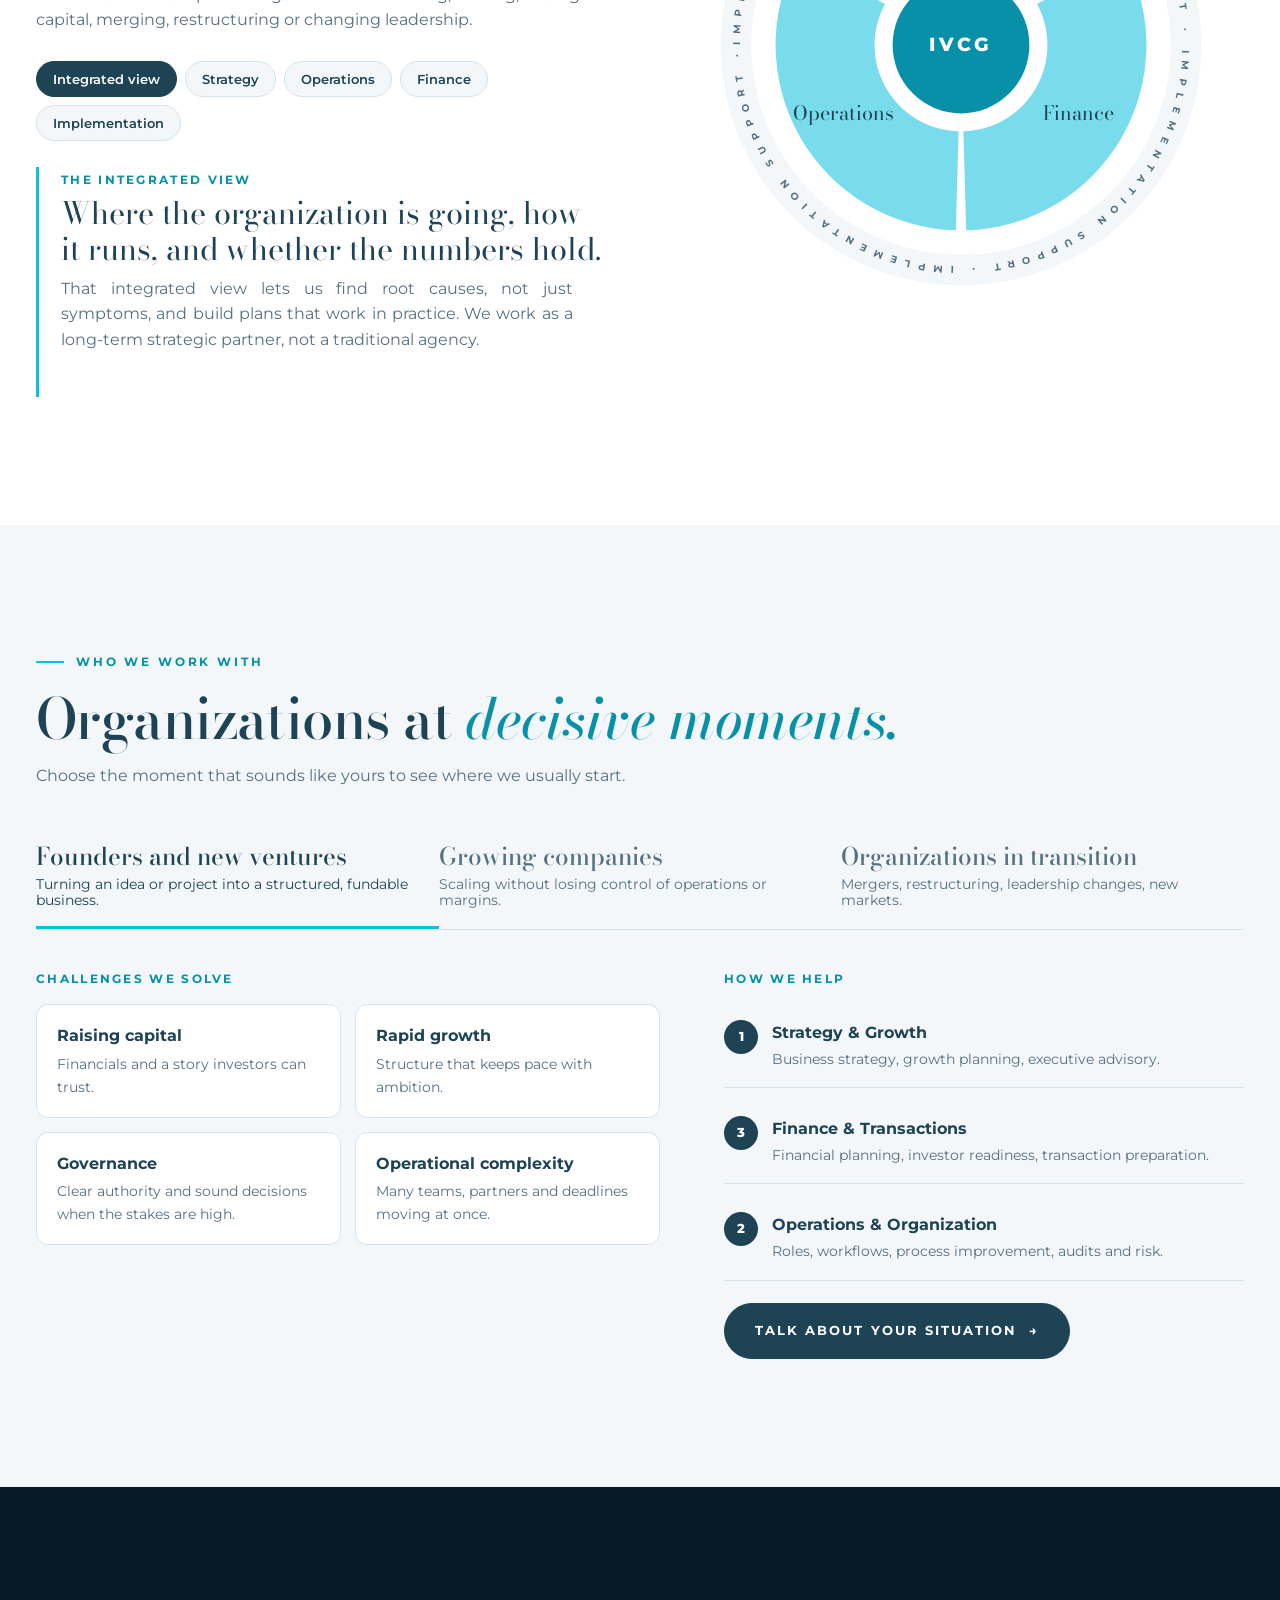
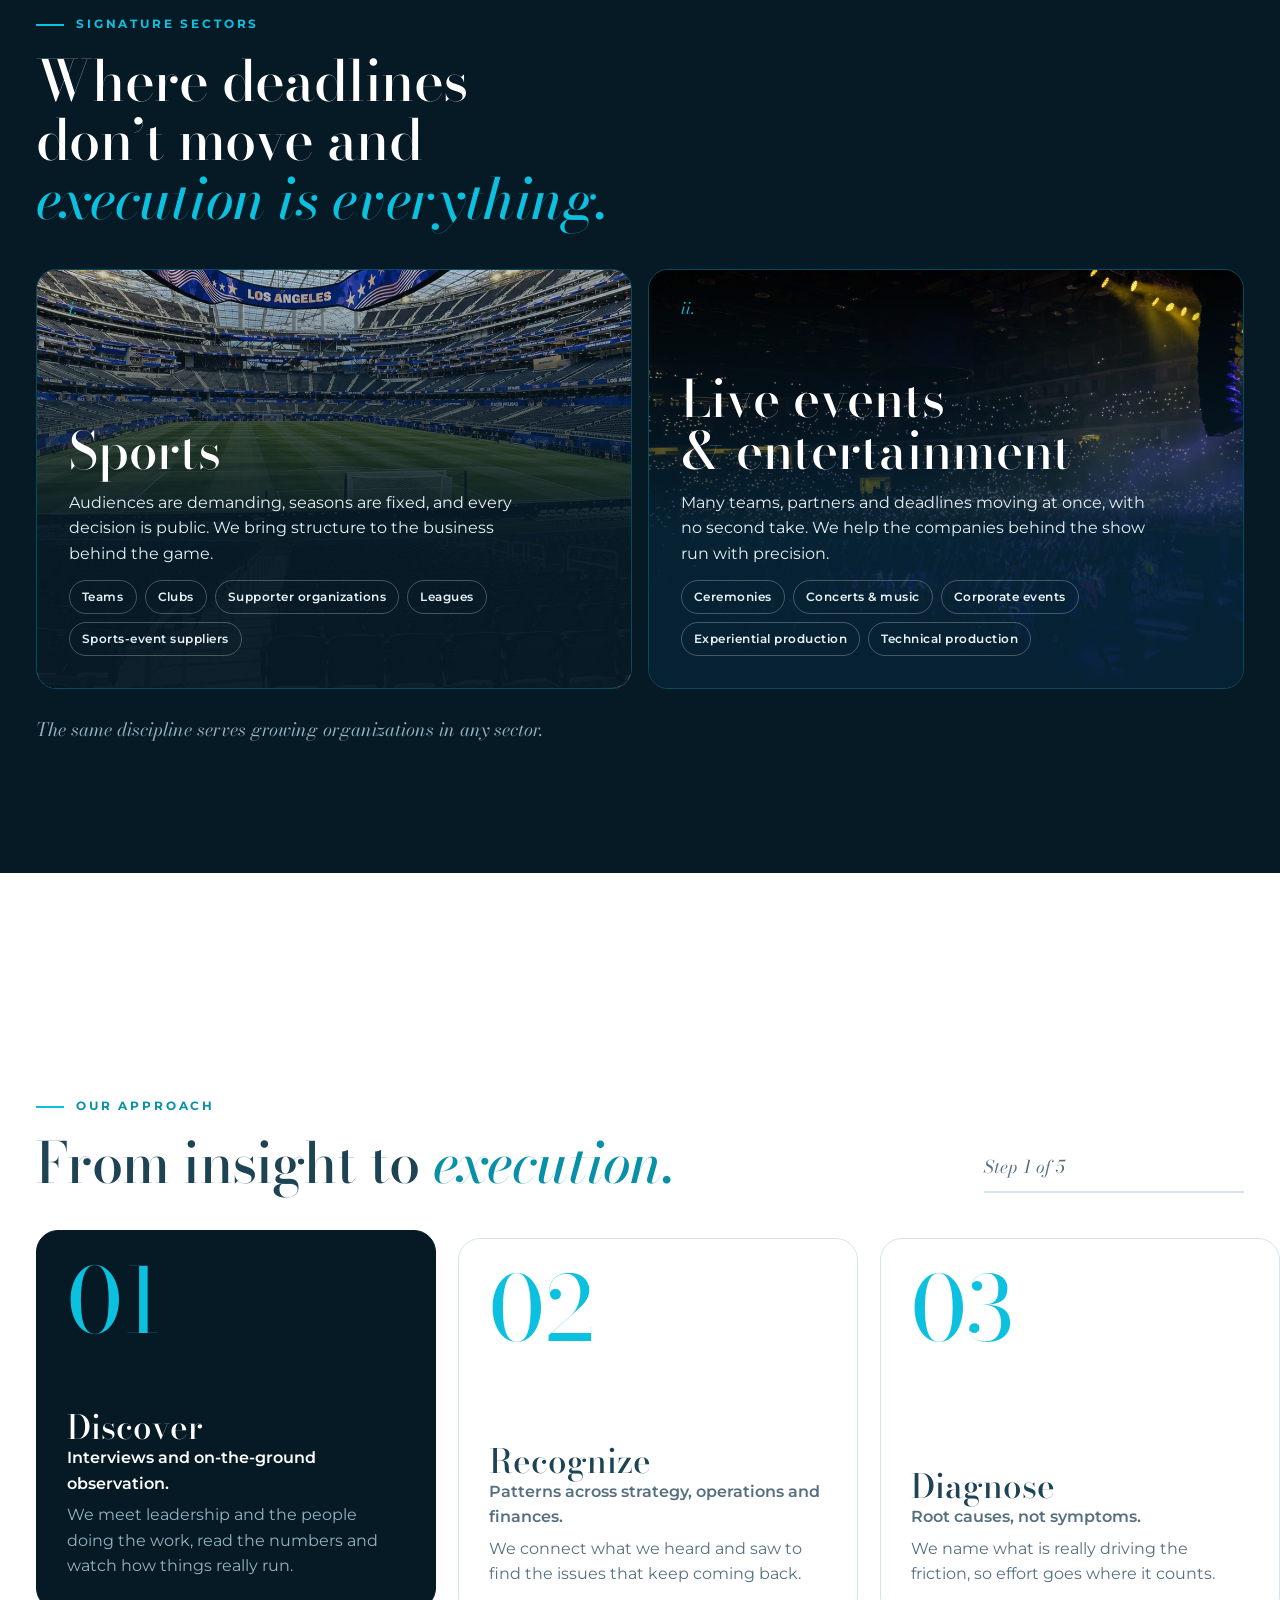
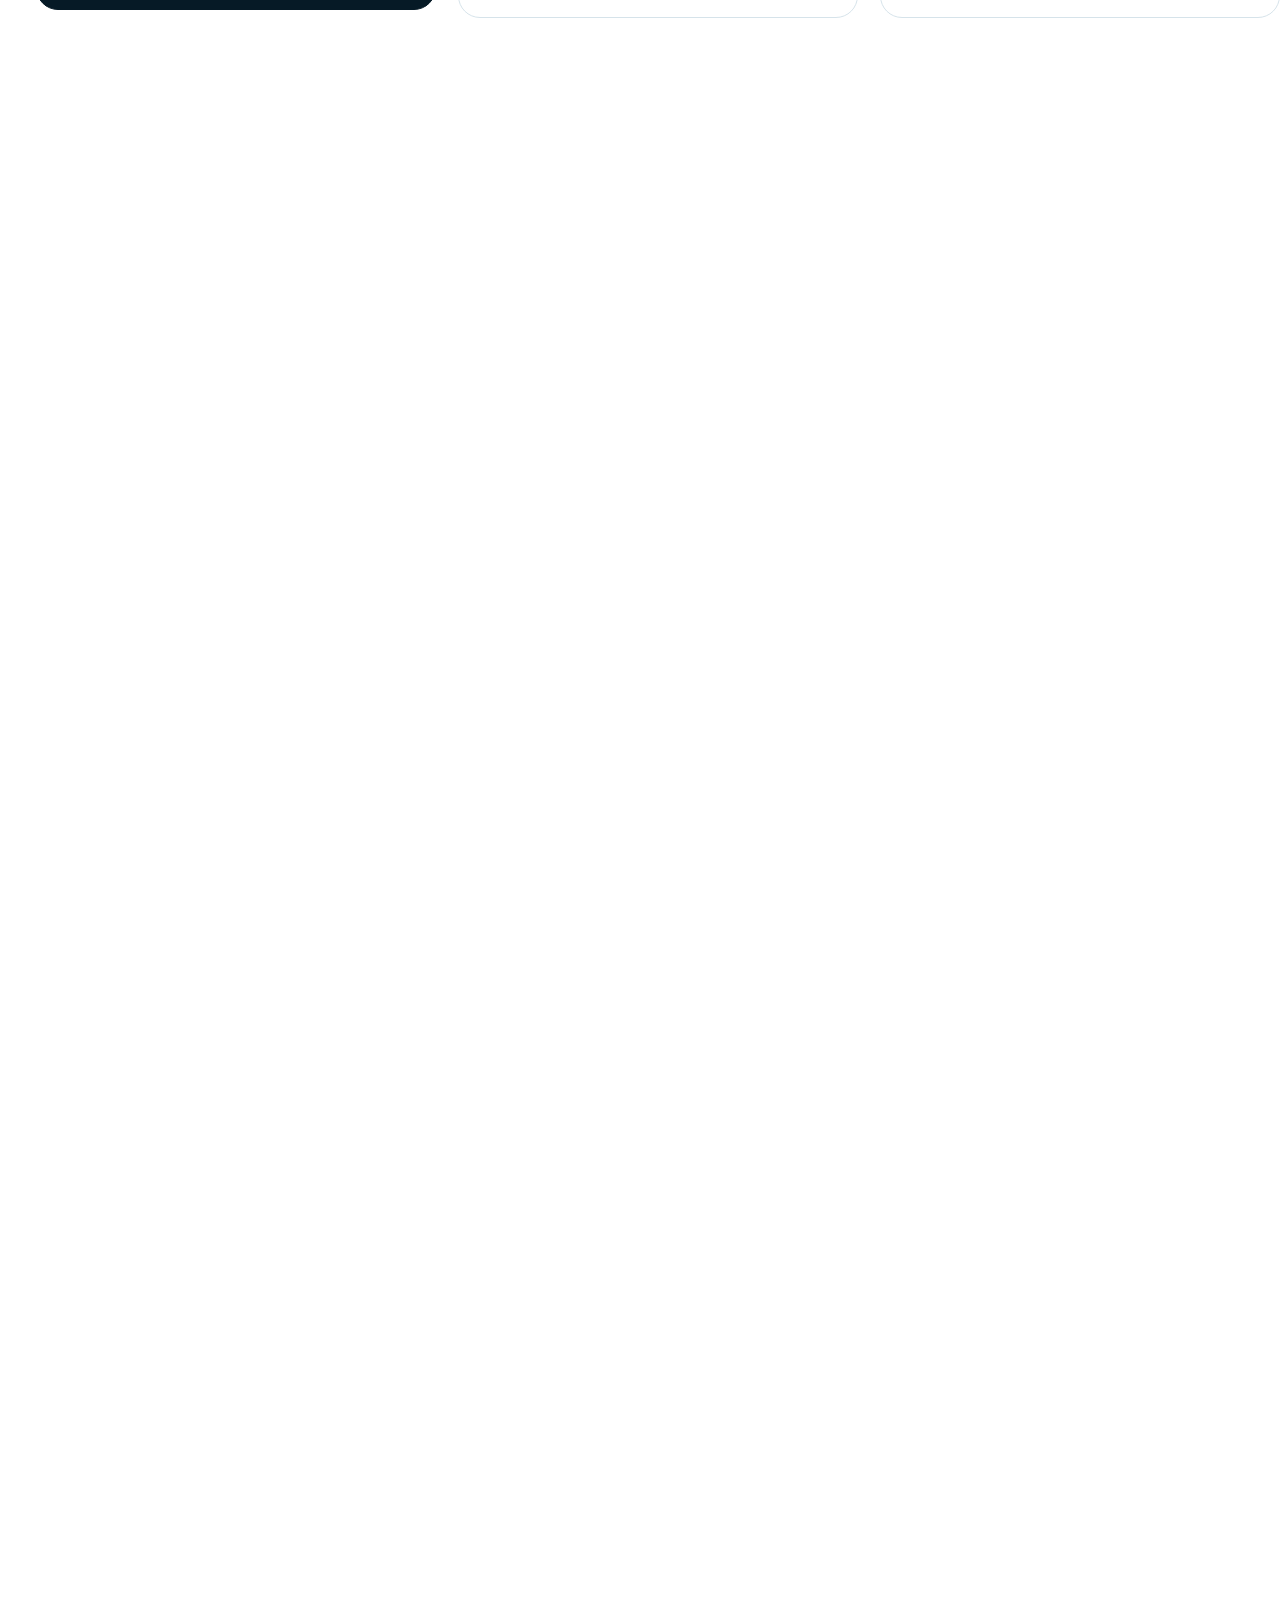
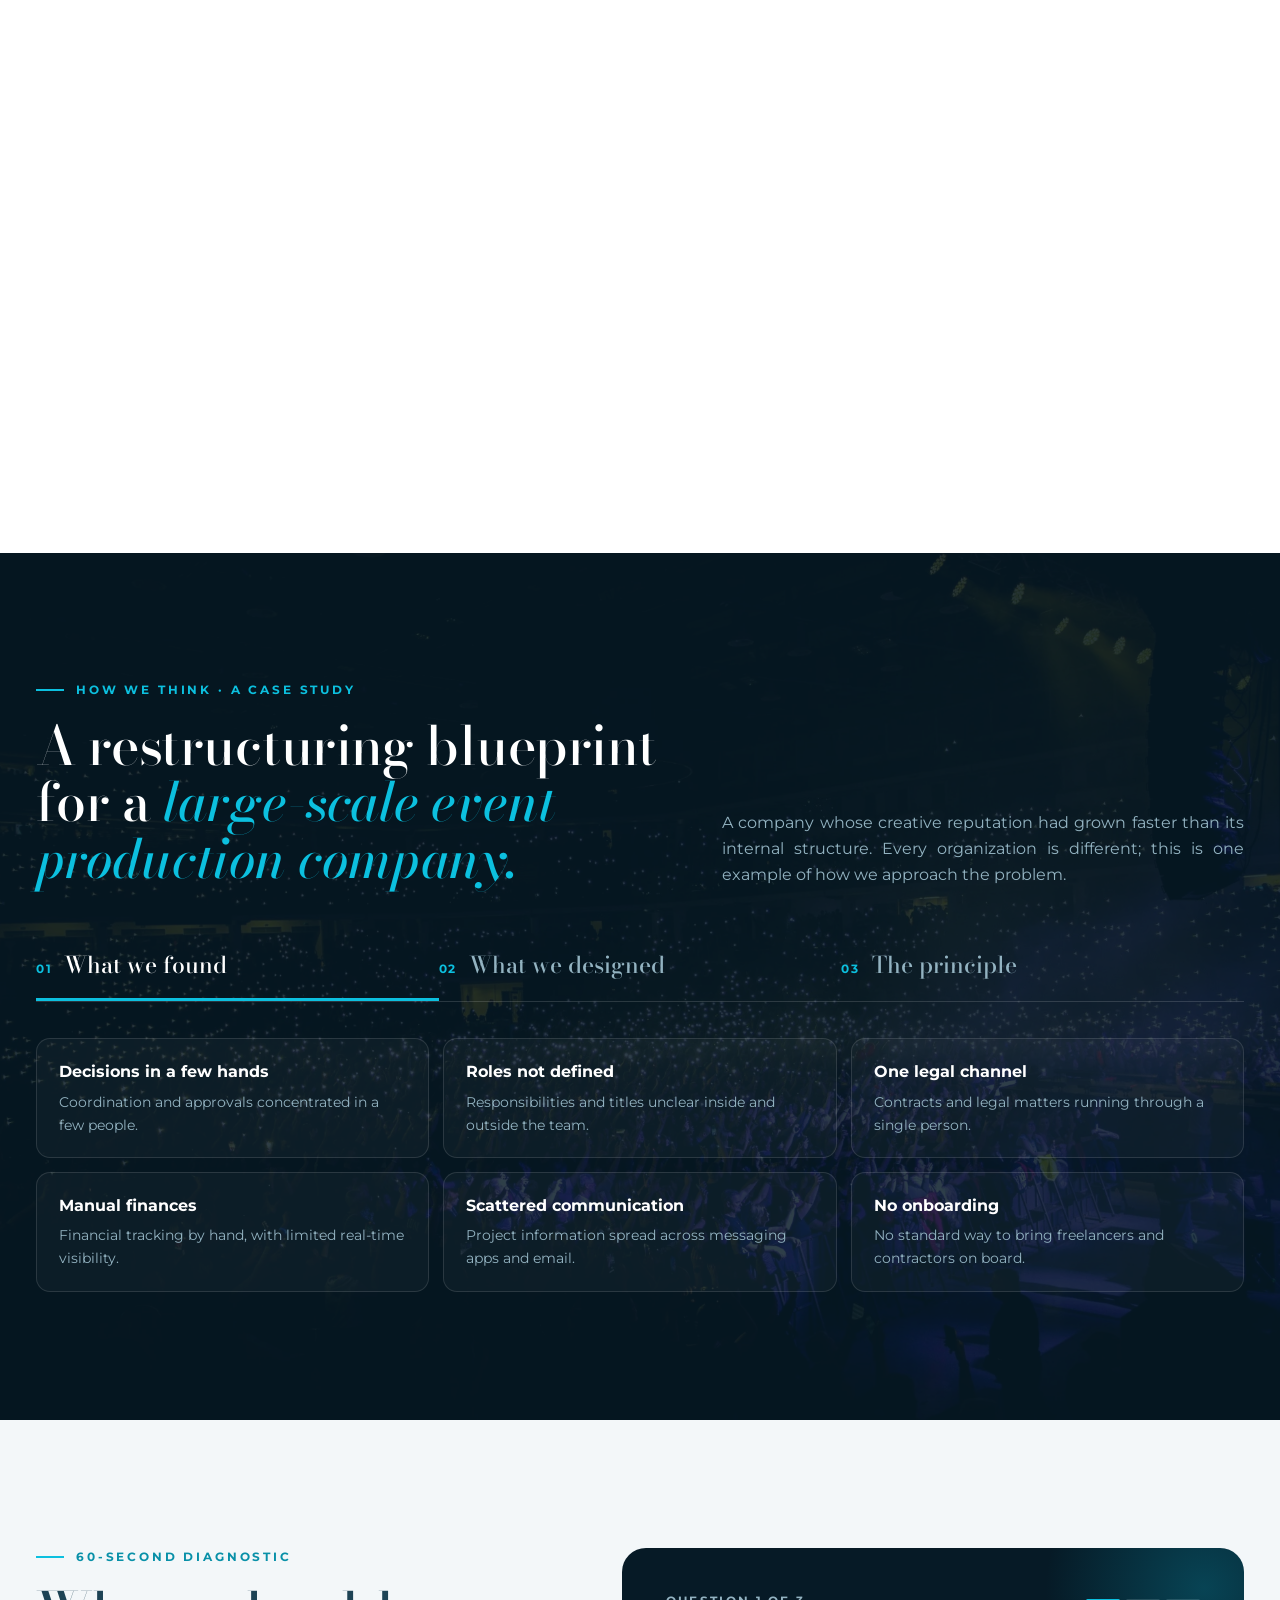
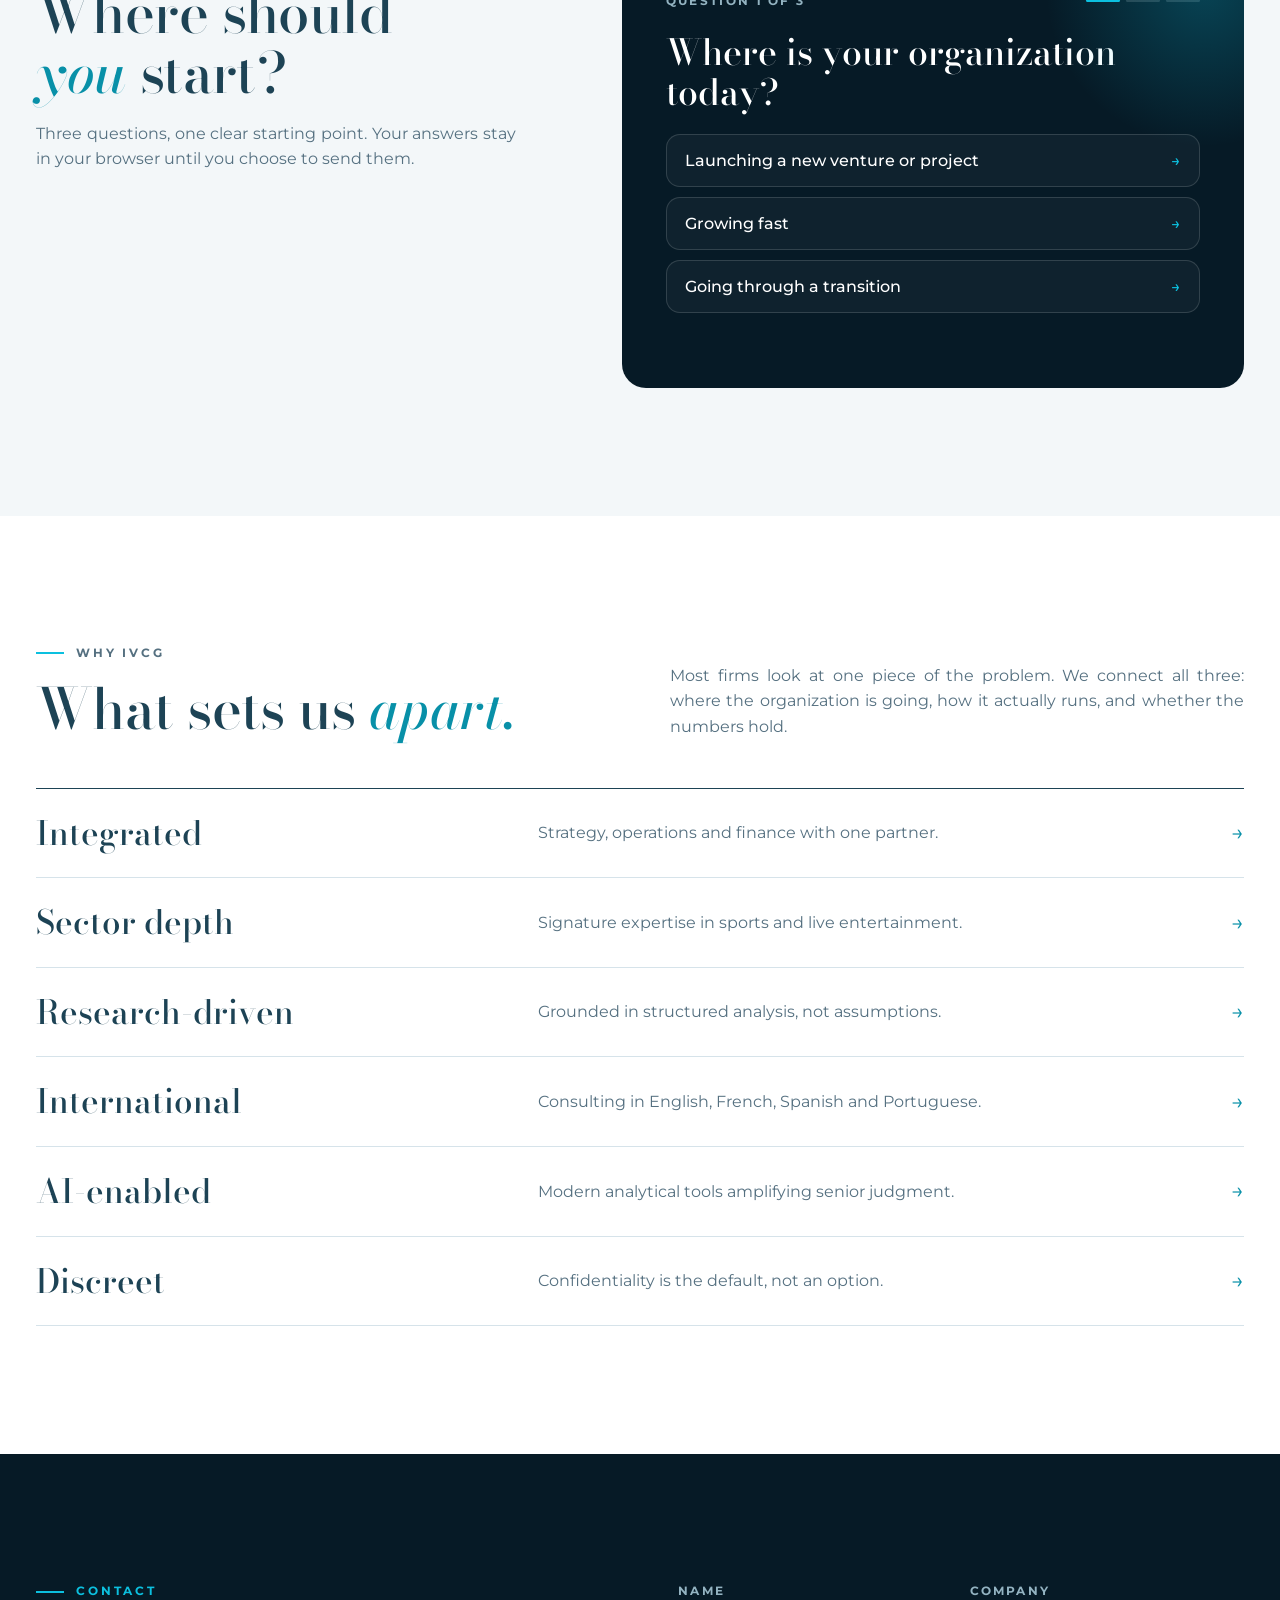
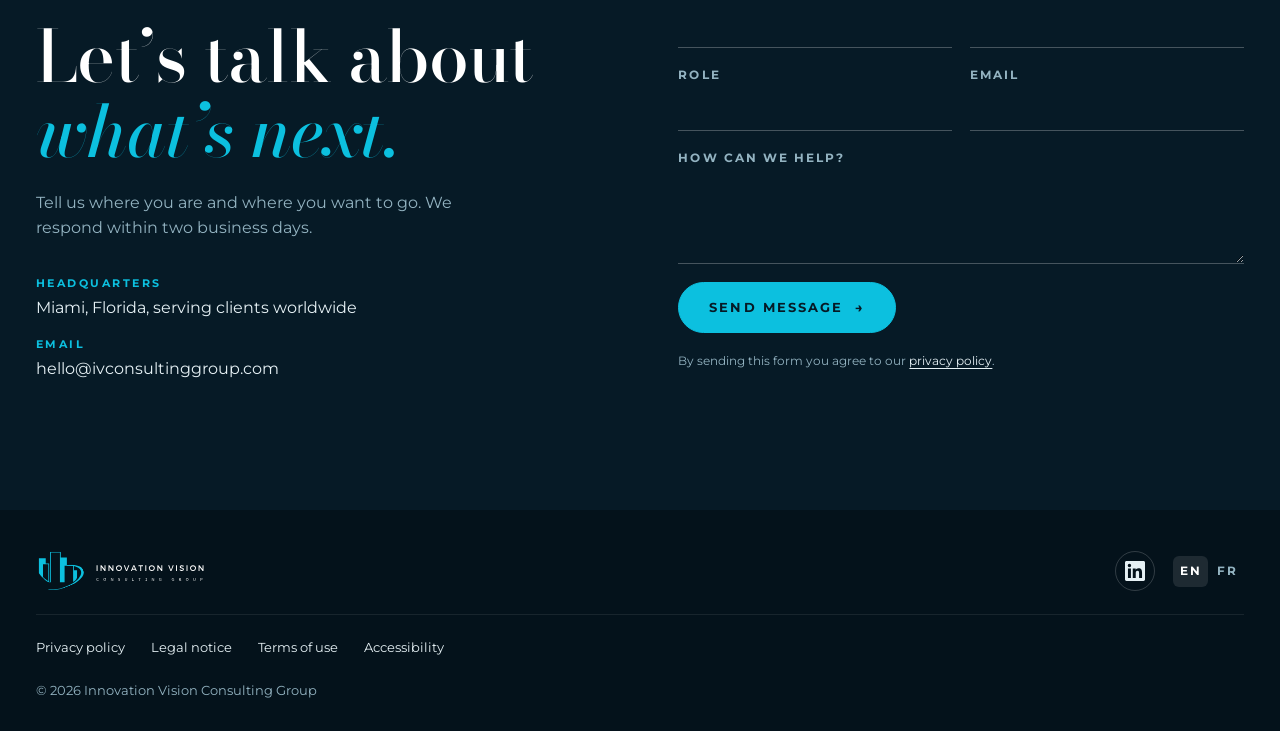
==== commit a3a5993a: "Add anonymized case study section in English and French Co-Authored-By: Claude Opus 5.5 <noreply@ant" ====
--- a/index.html
+++ b/index.html
@@ -362,6 +362,33 @@
     *, *::before, *::after { animation: none !important; transition: none !important; }
     .lift.pre { transform: none; }
   }
+  /* ---------- Case study ---------- */
+  .case { background: var(--ink); color: var(--white); padding-block: clamp(72px, 10vw, 130px); position: relative; overflow: hidden; }
+  .case::before { content: ""; position: absolute; inset: 0; background: url("/assets/concert.webp") 70% 40% / cover no-repeat; opacity: .14; pointer-events: none; }
+  .case .wrap { position: relative; }
+  .case .kicker { color: var(--cyan); }
+  .case-head { display: grid; grid-template-columns: 1.2fr 1fr; gap: 24px 60px; align-items: end; margin-bottom: 44px; }
+  .case h2 { font-size: clamp(2.1rem, 4.2vw, 3.6rem); margin-top: 18px; }
+  .case h2 em { color: var(--cyan); }
+  .case-head p { color: var(--on-ink-muted); }
+  .case-tabs { display: grid; grid-template-columns: repeat(3, 1fr); border-bottom: 1px solid rgba(255,255,255,.14); }
+  .case-tabs button { text-align: left; background: none; border: 0; border-bottom: 3px solid transparent; padding: 16px 16px 16px 0; cursor: pointer; color: var(--on-ink-muted); font: 500 clamp(1.1rem, 1.8vw, 1.5rem) var(--serif); display: flex; align-items: baseline; gap: 12px; transition: color .2s, border-color .3s; min-width: 0; }
+  .case-tabs button i { font: 700 .72rem var(--sans); letter-spacing: .14em; color: var(--cyan); font-style: normal; }
+  .case-tabs button[aria-selected="true"] { color: var(--white); border-bottom-color: var(--cyan); }
+  .case-tabs button:hover { color: var(--white); }
+  .case-panel { padding-top: 36px; min-height: 280px; }
+  .case-list { display: grid; grid-template-columns: repeat(3, 1fr); gap: 14px; }
+  .case-item { border: 1px solid rgba(255,255,255,.12); border-radius: 14px; padding: 20px 22px; background: rgba(255,255,255,.03); display: grid; gap: 6px; align-content: start; min-width: 0; animation: rise .5s both; transition: border-color .25s, background .25s; }
+  .case-item:hover { border-color: var(--cyan); background: rgba(12,192,223,.06); }
+  .case-item b { font-size: 1rem; color: var(--white); }
+  .case-item span { font-size: .9rem; color: var(--on-ink-muted); }
+  .case-quote { font-family: var(--serif); font-style: italic; font-size: clamp(1.8rem, 3.6vw, 3rem); line-height: 1.15; color: var(--white); max-width: 22ch; animation: rise .5s both; }
+  .case-quote::before { content: "“"; color: var(--cyan); }
+  .case-quote::after { content: "”"; color: var(--cyan); }
+  .case-note { color: var(--on-ink-muted); max-width: 40em; margin-top: 20px; animation: rise .5s .1s both; }
+  .case-cta { margin-top: 30px; }
+  @media (max-width: 900px) { .case-head { grid-template-columns: 1fr; } .case-list { grid-template-columns: 1fr 1fr; } }
+  @media (max-width: 600px) { .case-tabs { grid-template-columns: 1fr; } .case-list { grid-template-columns: 1fr; } }
 </style>
 </head>
 <body>
@@ -521,6 +548,25 @@
           <article class="h-card"><span class="h-num">05</span><div><h3>Execute</h3><p><b>Hands-on support until it works.</b>We stay alongside your team while the change is put in place.</p></div></article>
         </div>
       </div>
+    </div>
+  </section>
+
+  <!-- CASE STUDY -->
+  <section class="case" id="case">
+    <div class="wrap">
+      <div class="case-head lift">
+        <div>
+          <p class="kicker">How we think · A case study</p>
+          <h2 class="display">A restructuring blueprint for a <em>large-scale event production company.</em></h2>
+        </div>
+        <p class="just">A company whose creative reputation had grown faster than its internal structure. Every organization is different; this is one example of how we approach the problem.</p>
+      </div>
+      <div class="case-tabs" role="tablist" aria-label="Case study">
+        <button type="button" role="tab" id="ct-found" aria-selected="true" aria-controls="case-panel" data-c="found"><i>01</i>What we found</button>
+        <button type="button" role="tab" id="ct-designed" aria-selected="false" aria-controls="case-panel" data-c="designed" tabindex="-1"><i>02</i>What we designed</button>
+        <button type="button" role="tab" id="ct-principle" aria-selected="false" aria-controls="case-panel" data-c="principle" tabindex="-1"><i>03</i>The principle</button>
+      </div>
+      <div class="case-panel" id="case-panel" role="tabpanel" aria-labelledby="ct-found" aria-live="polite"></div>
     </div>
   </section>
 
@@ -917,6 +963,29 @@
     els.forEach(el => { if (el.getBoundingClientRect().top > innerHeight) { el.classList.add("pre"); io.observe(el); } });
   })();
 
+  /* ---------- Case study ---------- */
+  (() => {
+    const C = {
+      found: [["Decisions in a few hands", "Coordination and approvals concentrated in a few people."], ["Roles not defined", "Responsibilities and titles unclear inside and outside the team."], ["One legal channel", "Contracts and legal matters running through a single person."], ["Manual finances", "Financial tracking by hand, with limited real-time visibility."], ["Scattered communication", "Project information spread across messaging apps and email."], ["No onboarding", "No standard way to bring freelancers and contractors on board."]],
+      designed: [["Structure and roles", "Clear departments, roles and reporting lines."], ["Decisions and governance", "Who decides what, and how issues move up."], ["Communication and workflows", "One flow for information, approvals and changes."], ["Financial controls", "Budgets, cost tracking and reporting that match the scale."], ["Systems and automation", "Tools that support the team instead of slowing it down."], ["A transition plan", "A phased roadmap that brings the team along."]]
+    };
+    const tabs = [...document.querySelectorAll(".case-tabs button")], panel = document.getElementById("case-panel");
+    function pick(k) {
+      if (k === "principle") {
+        panel.innerHTML = `<p class="case-quote">Keep the family spirit while gaining real structure.</p><p class="case-note just">The goal was never to make a creative company corporate. It was to protect its culture as it grows. Every engagement starts from how the organization already works, and is sized to it.</p><a class="btn solid magnetic case-cta" href="#contact">Talk about your organization <span aria-hidden="true">→</span></a>`;
+      } else {
+        panel.innerHTML = `<div class="case-list">${C[k].map(([t, d], i) => `<div class="case-item" style="animation-delay:${i * 60}ms"><b>${t}</b><span>${d}</span></div>`).join("")}</div>`;
+      }
+      tabs.forEach(t => { const on = t.dataset.c === k; t.setAttribute("aria-selected", on); t.tabIndex = on ? 0 : -1; if (on) panel.setAttribute("aria-labelledby", t.id); });
+      if (typeof bindMagnets === "function") bindMagnets();
+    }
+    tabs.forEach((t, i) => {
+      t.addEventListener("click", () => pick(t.dataset.c));
+      t.addEventListener("keydown", e => { const d = e.key === "ArrowRight" ? 1 : e.key === "ArrowLeft" ? -1 : 0; if (!d) return; e.preventDefault(); const n = tabs[(i + d + tabs.length) % tabs.length]; n.focus(); pick(n.dataset.c); });
+    });
+    pick("found");
+  })();
+
   /* ---------- Contact form: sent to Formspree, which emails hello@ivconsultinggroup.com ---------- */
   (() => {
     // Bot protection: the address is only known to this script, a hidden field traps autofill bots,
